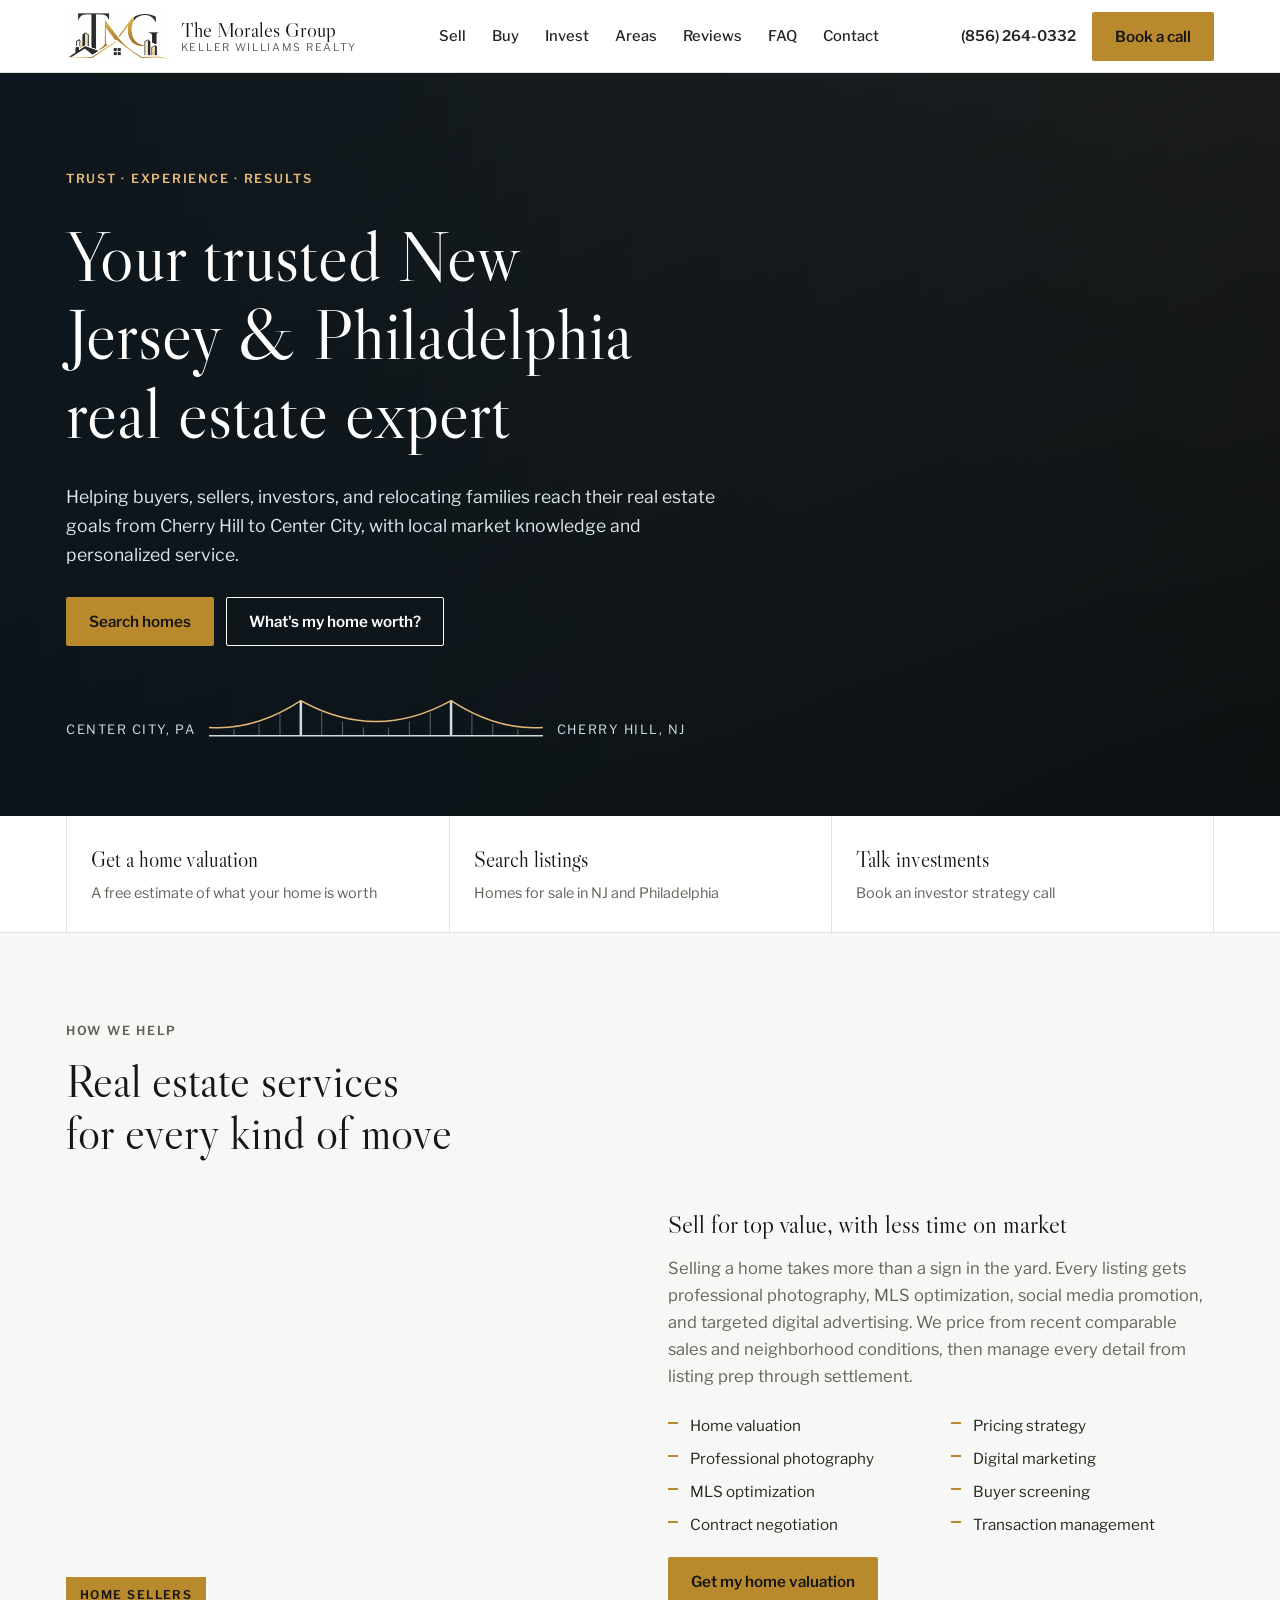
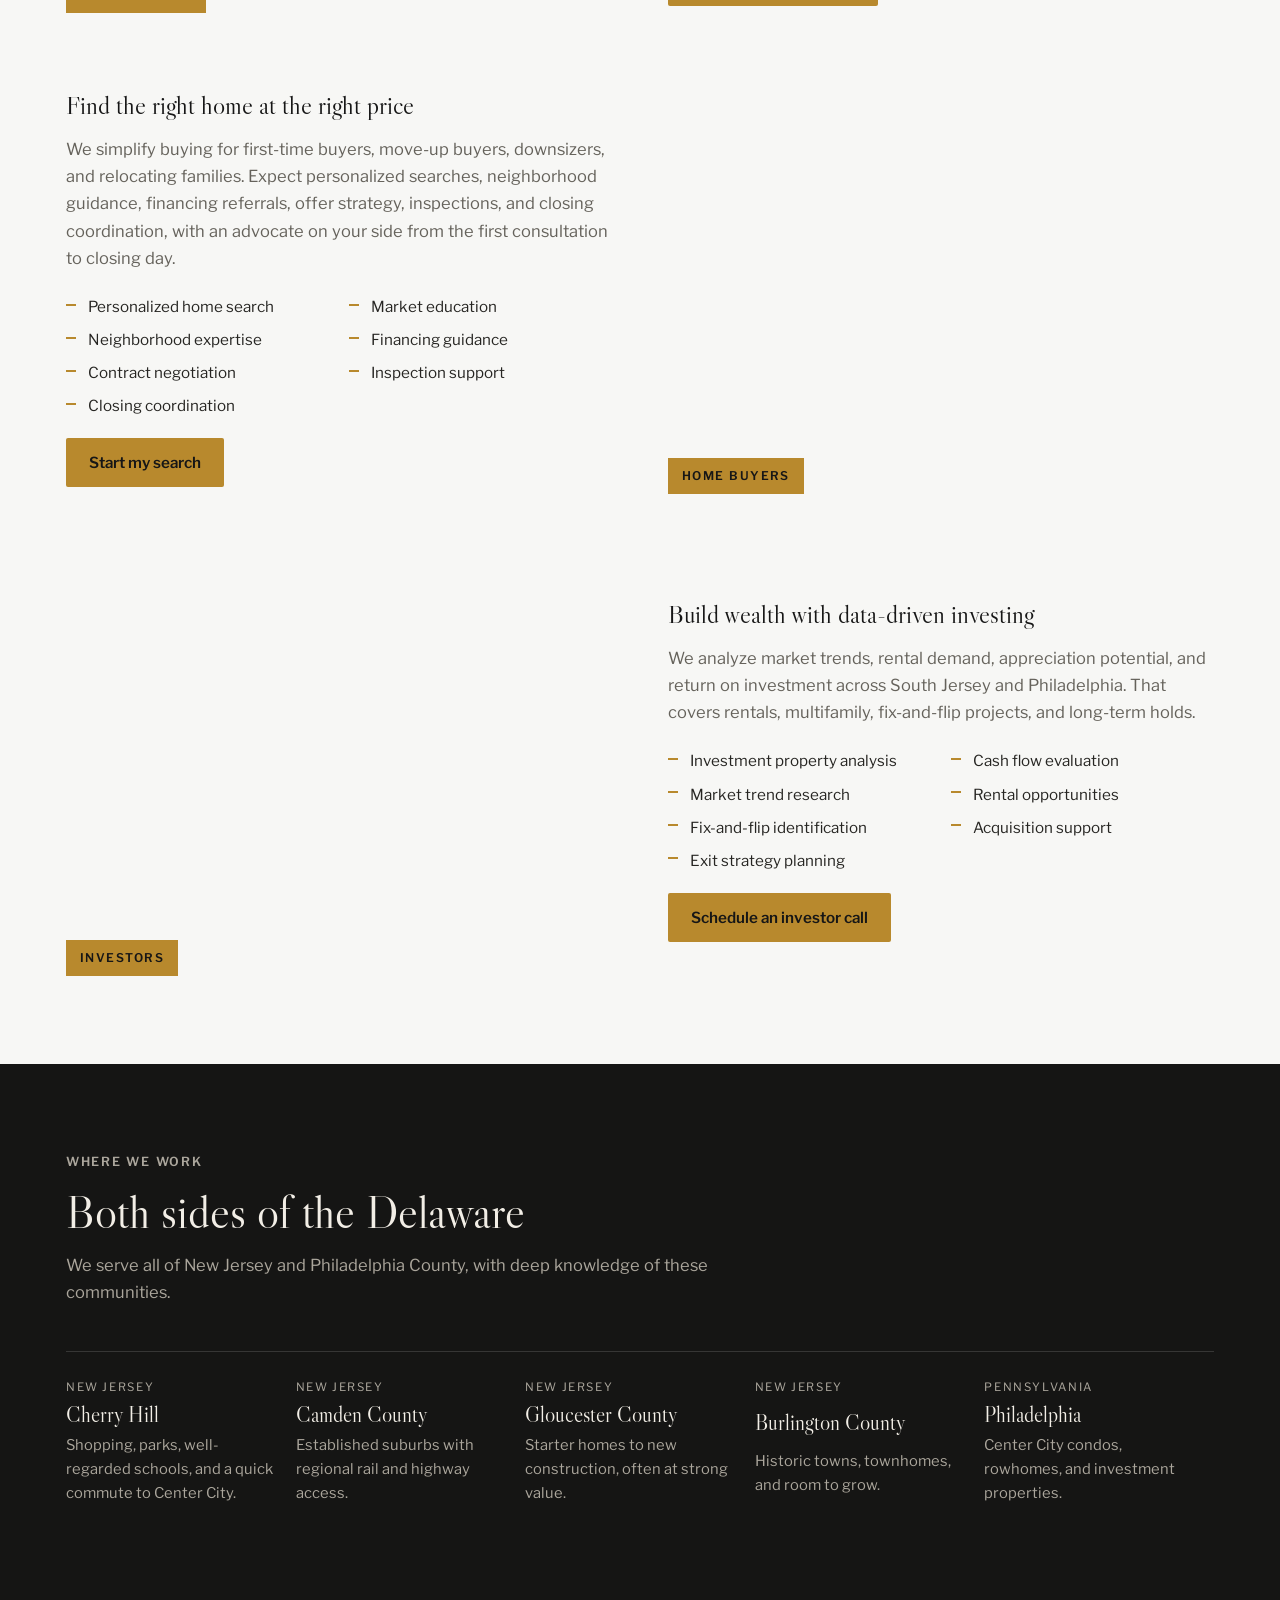
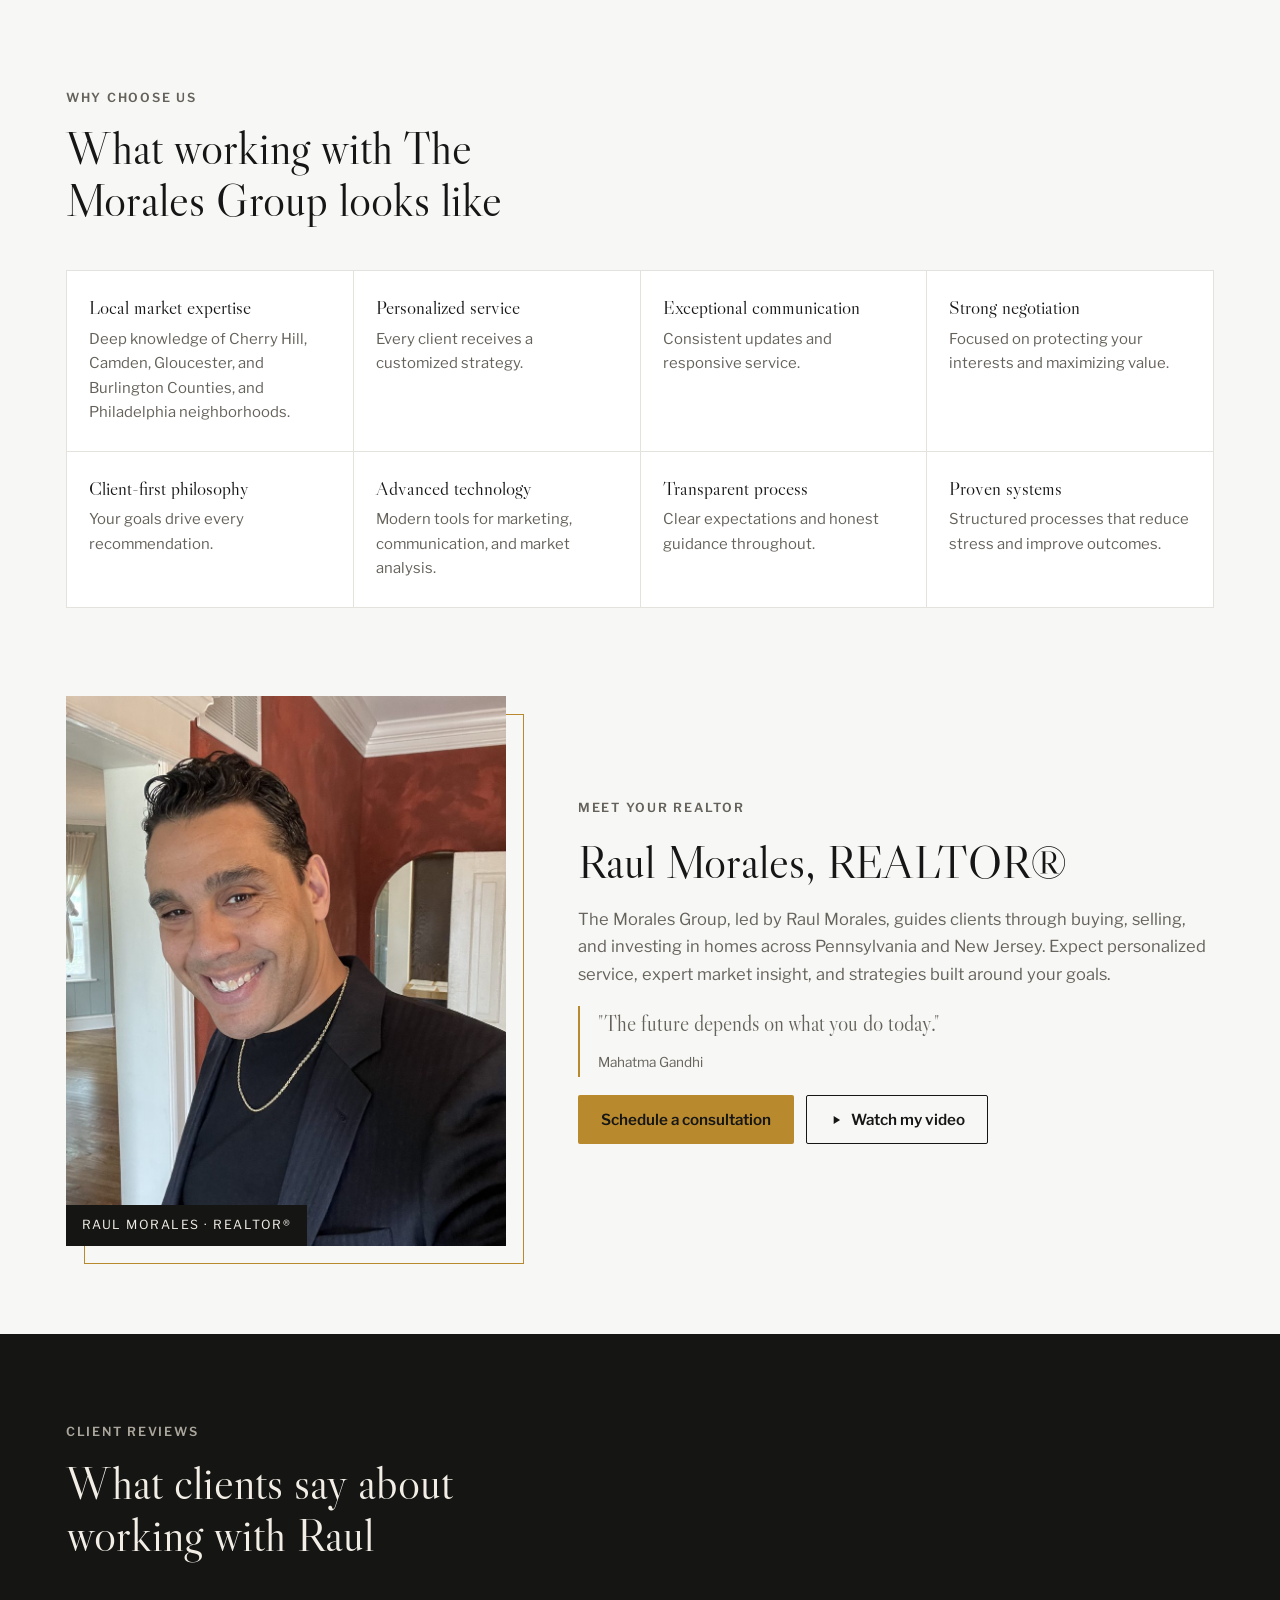
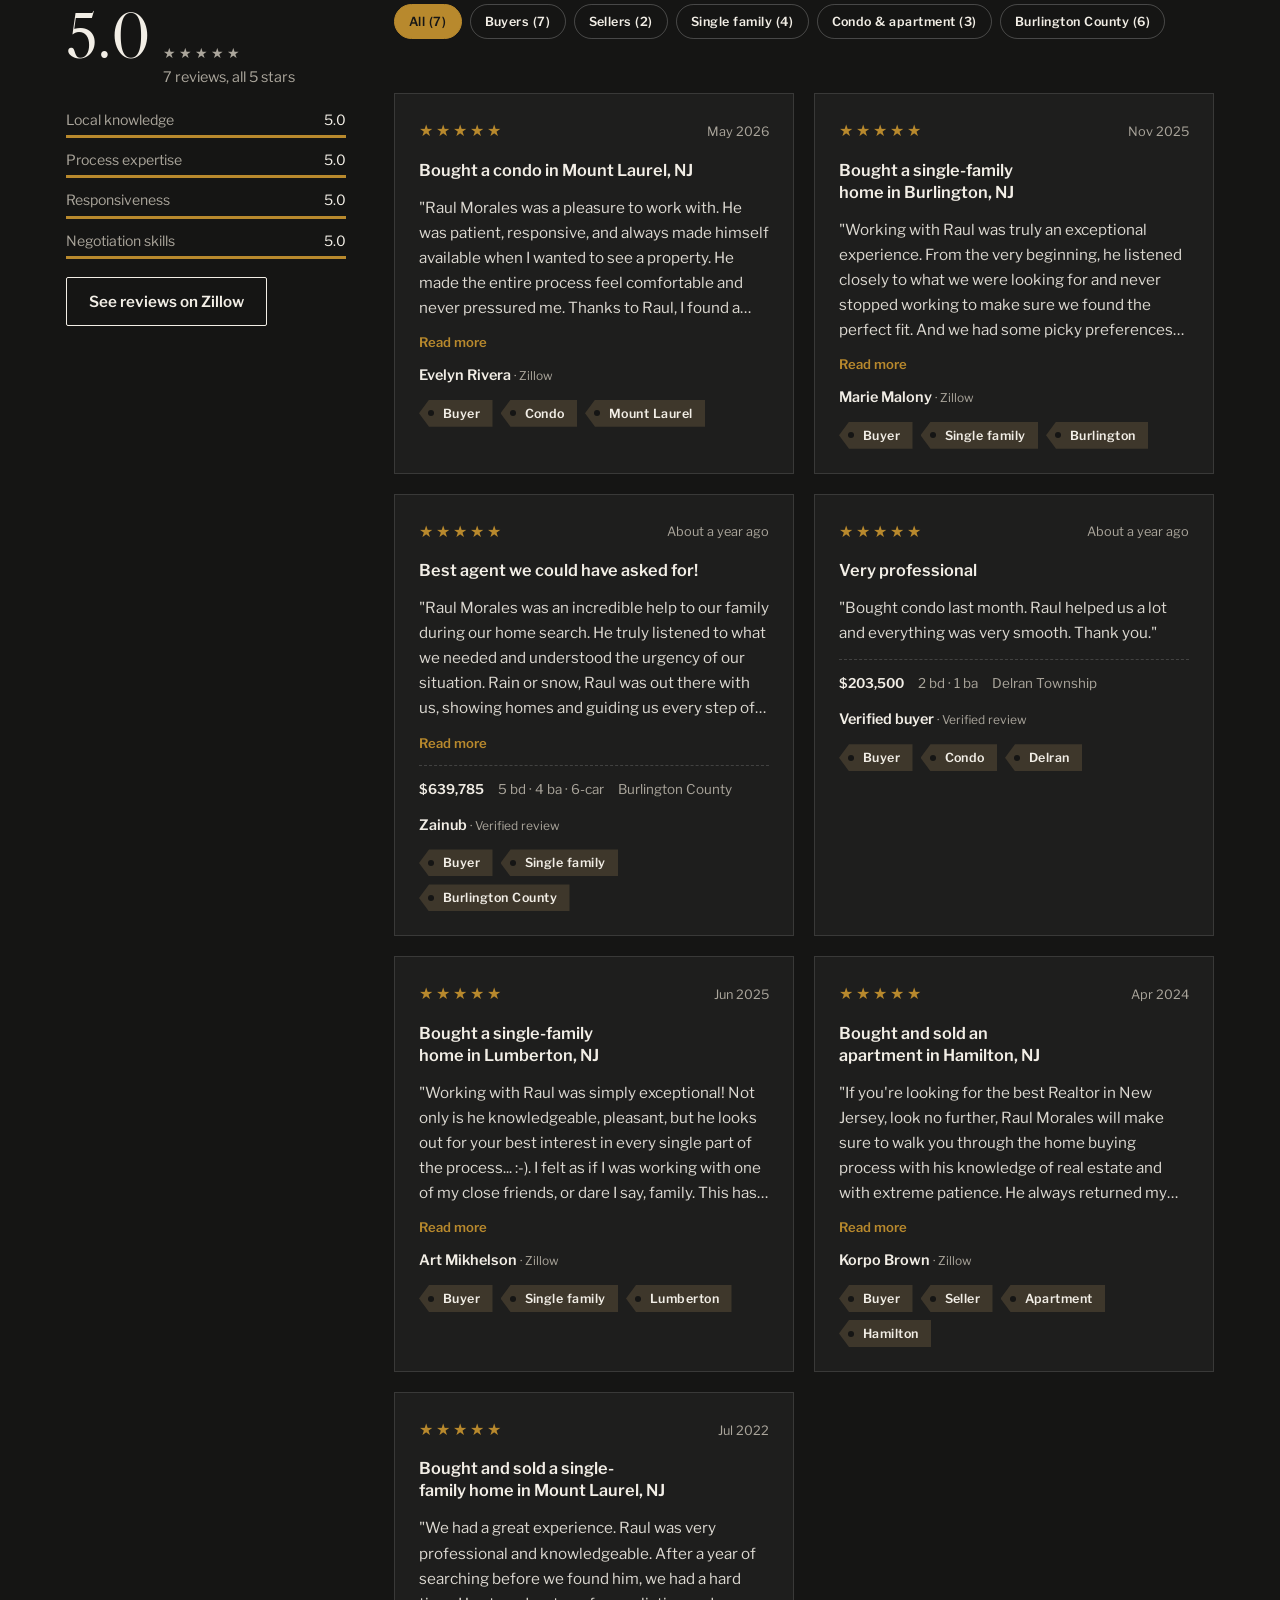
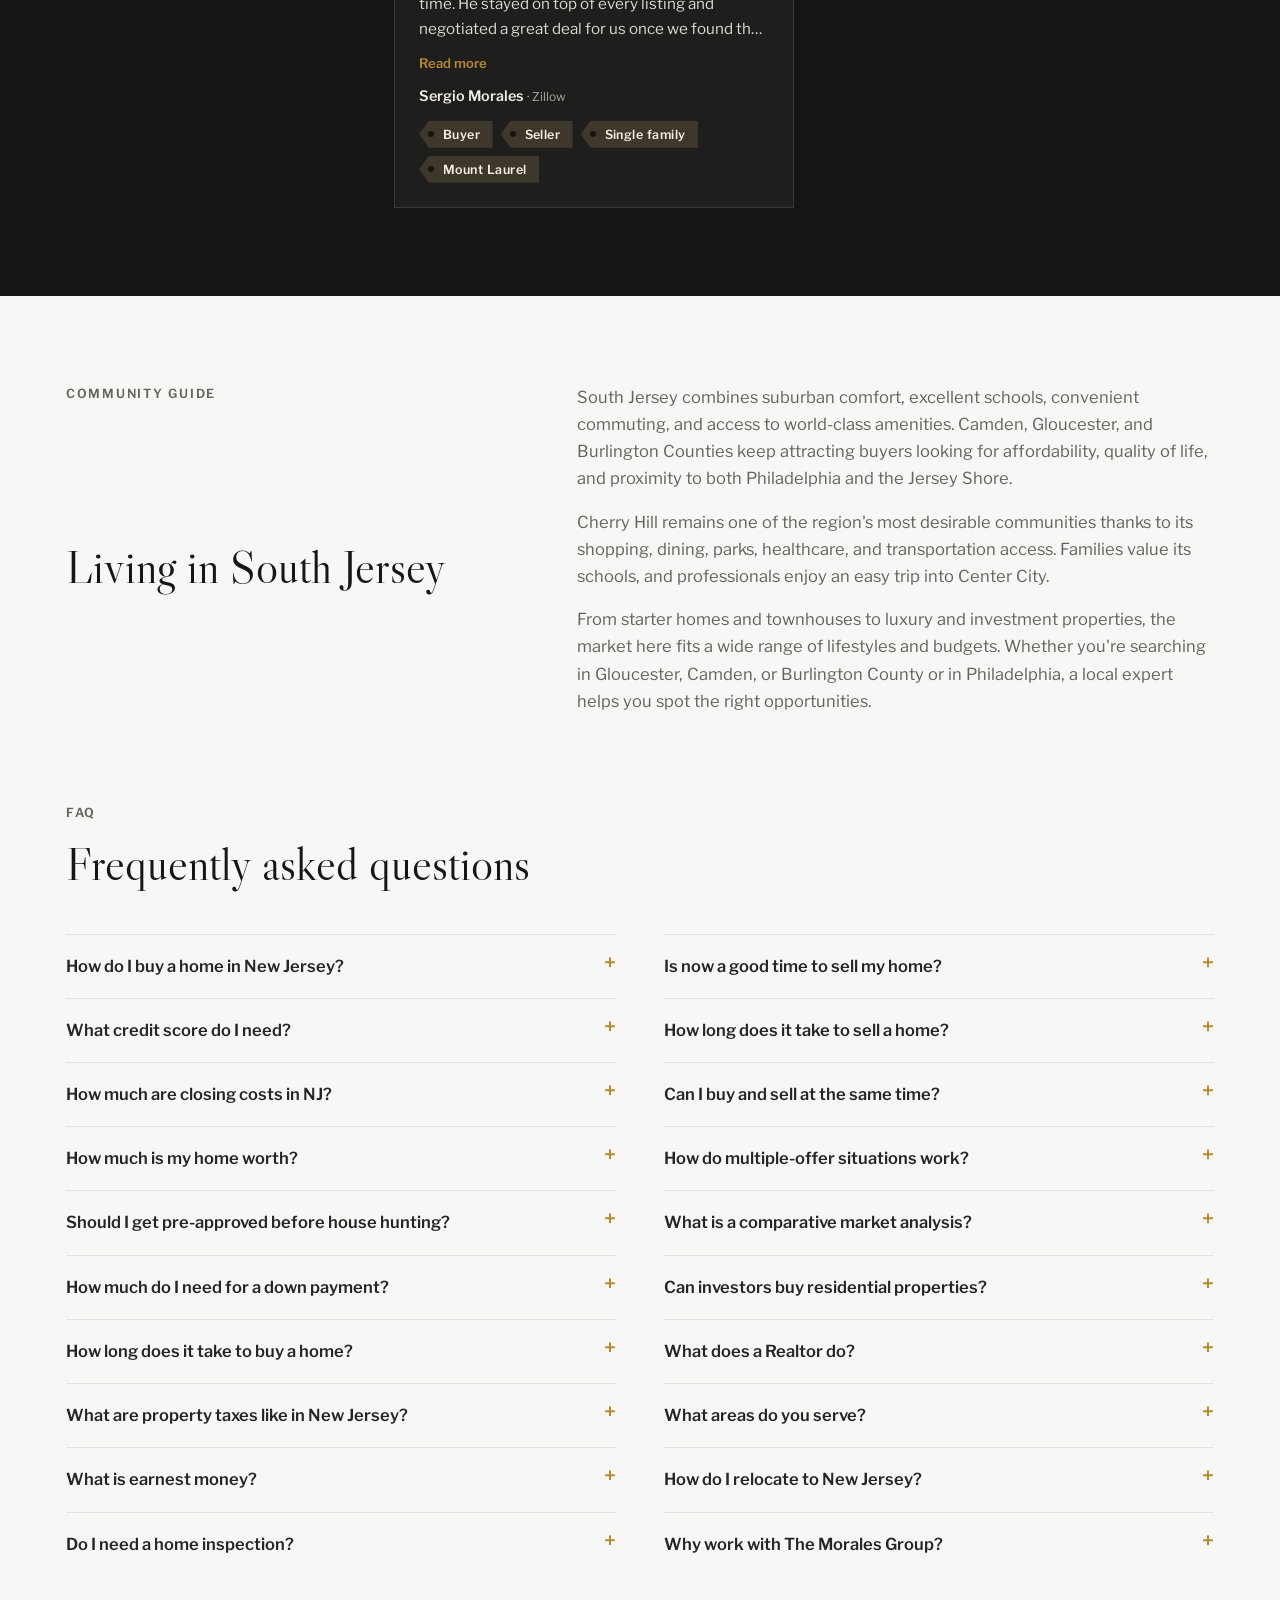
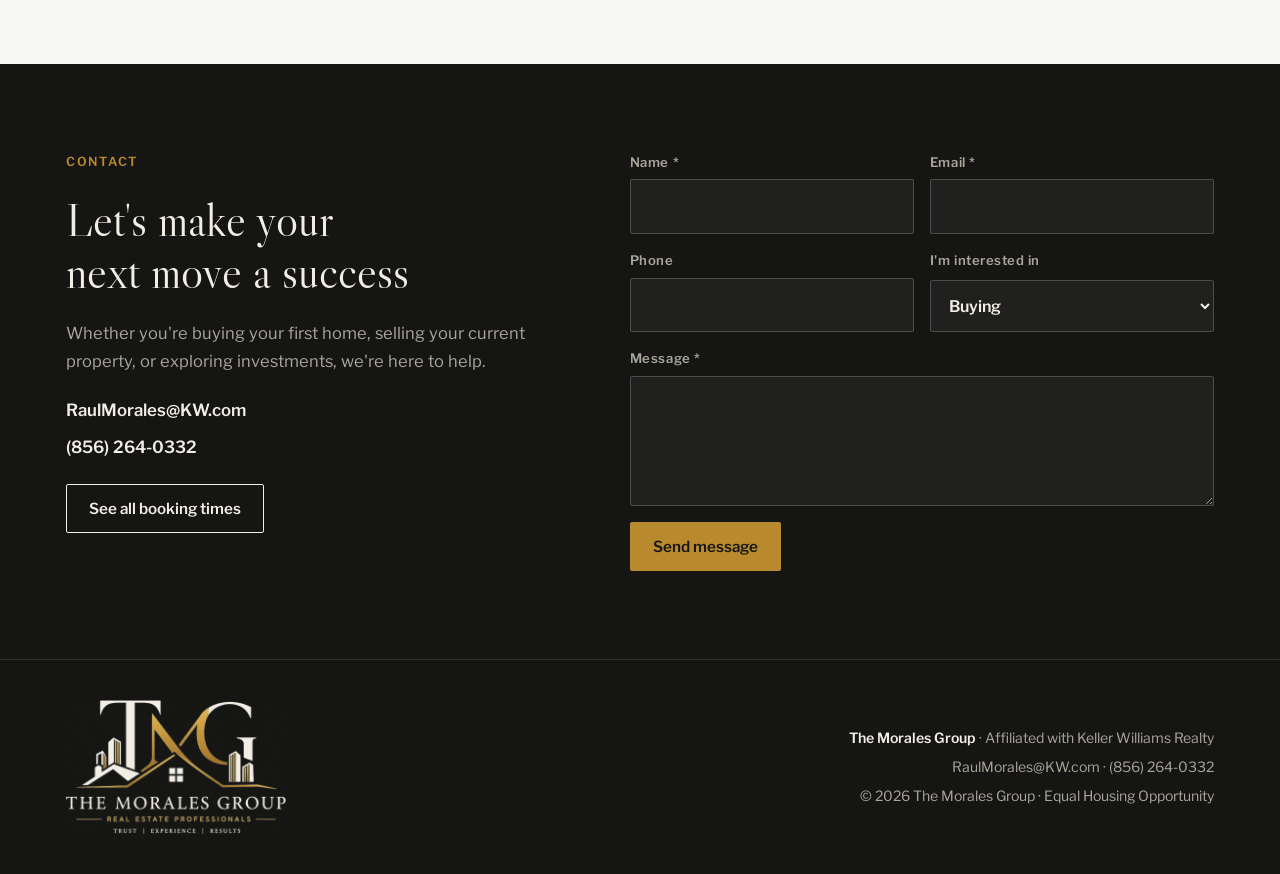
==== docs/index.html @ 082d714a "Move site into /docs to match the Pages source folder Pages is set to publish from /docs, which held" ====
<!doctype html>
<html lang="en">
<head>
<meta charset="utf-8">
<meta name="viewport" content="width=device-width, initial-scale=1, viewport-fit=cover">
<title>The Morales Group | South Jersey &amp; Philadelphia Realtors</title>
<meta name="description" content="Helping buyers, sellers, investors, and relocating families throughout Cherry Hill, South Jersey, and Center City Philadelphia. The Morales Group, Keller Williams Realty.">
<meta property="og:title" content="The Morales Group | South Jersey &amp; Philadelphia Realtors">
<meta property="og:description" content="Helping buyers, sellers, investors, and relocating families throughout Cherry Hill, South Jersey, and Center City Philadelphia. The Morales Group, Keller Williams Realty.">
<meta property="og:type" content="website">
<meta property="og:url" content="https://sjpahomes2go.com/">
<link rel="canonical" href="https://sjpahomes2go.com/">
<link rel="icon" type="image/png" href="images/favicon.png">
<link rel="apple-touch-icon" href="images/apple-touch-icon.png">
<meta property="og:image" content="https://sjpahomes2go.com/images/logo.png">
<meta name="theme-color" content="#151514">
<link rel="preconnect" href="https://fonts.googleapis.com">
<link rel="preconnect" href="https://fonts.gstatic.com" crossorigin>
<link rel="stylesheet" href="https://fonts.googleapis.com/css2?family=Libre+Caslon+Display&family=Libre+Franklin:ital,wght@0,400;0,500;0,600;0,700;1,400&display=swap">
<style>
/* Layout: full-bleed photo hero bridging PA and NJ, then alternating light/black bands; brand colors from the TMG logo (black + gold) */
:root{
  --bg:#f7f7f5; --surface:#ffffff; --ink:#161616; --fg:#262522; --muted:#65625b;
  --line:#e4e2dc; --accent:#b8892d; --accent-text:#8a6418; --accent-ink:#161616; --band:#151514; --band-fg:#f2eee6; --band-muted:#aba69c;
  --hero-1:#2b2824; --hero-2:#0e0e0d;
  --display:"Libre Caslon Display", Georgia, "Times New Roman", serif;
  --body:"Libre Franklin", "Segoe UI", Helvetica, Arial, sans-serif;
  --wrap:1180px;
}
@media (prefers-color-scheme: dark){:root:not([data-theme="light"]){
  --bg:#101010; --surface:#191918; --ink:#f2eee6; --fg:#e2ded6; --muted:#a39e94;
  --line:#2c2b28; --accent:#d1a24a; --accent-text:#d9ae5c; --accent-ink:#141414; --band:#0a0a0a; --band-fg:#f2eee6; --band-muted:#9c978d;
  --hero-1:#24211d; --hero-2:#080808; color-scheme:dark}
  :root:not([data-theme="light"]) .only-light{display:none}
  :root:not([data-theme="light"]) .only-dark{display:block}}
:root[data-theme="dark"]{
  --bg:#101010; --surface:#191918; --ink:#f2eee6; --fg:#e2ded6; --muted:#a39e94;
  --line:#2c2b28; --accent:#d1a24a; --accent-text:#d9ae5c; --accent-ink:#141414; --band:#0a0a0a; --band-fg:#f2eee6; --band-muted:#9c978d;
  --hero-1:#24211d; --hero-2:#080808; color-scheme:dark}
.only-dark{display:none}
:root[data-theme="dark"] .only-light{display:none}
:root[data-theme="dark"] .only-dark{display:block}

*{box-sizing:border-box}
html{scroll-behavior:smooth}
@media (prefers-reduced-motion:reduce){html{scroll-behavior:auto}}
body{background:var(--bg);color:var(--fg);font-family:var(--body);font-size:16.5px;line-height:1.65;margin:0}
a{color:inherit}
h1,h2,h3{font-family:var(--display);font-weight:400;color:var(--ink);line-height:1.12;text-wrap:balance;margin:0}
h2{font-size:clamp(2rem,4vw,2.9rem)}
h3{font-size:1.6rem}
p{margin:0}
.wrap{max-width:var(--wrap);margin:0 auto;padding-left:max(16px,env(safe-area-inset-left,0px));padding-right:max(16px,env(safe-area-inset-right,0px))}
.eyebrow{font-size:.78rem;font-weight:600;letter-spacing:.14em;text-transform:uppercase;color:var(--accent-text)}
.band .eyebrow{color:var(--accent)}
.section{padding-block:88px}
.section-head{display:grid;gap:14px;max-width:62ch;margin-bottom:44px}
.section-head p{color:var(--muted)}
.btn{display:inline-flex;align-items:center;gap:.5em;padding:14px 22px;font:600 .95rem var(--body);text-decoration:none;border:1.5px solid transparent;border-radius:2px;cursor:pointer;transition:background .2s,color .2s,border-color .2s}
.btn-primary{background:var(--accent);color:var(--accent-ink)}
.btn-primary:hover{filter:brightness(1.08)}
.btn-ghost{border-color:currentColor;color:inherit;background:transparent}
.btn-ghost:hover{background:rgba(255,255,255,.08)}
a:focus-visible,.btn:focus-visible,summary:focus-visible,input:focus-visible,textarea:focus-visible{outline:2px solid var(--accent);outline-offset:3px}

/* Header */
body::before{content:"";position:fixed;inset:0 0 auto;height:env(safe-area-inset-top,0px);z-index:10;background:var(--surface)}
.site-header{position:sticky;top:env(safe-area-inset-top,0px);z-index:9;background:var(--surface);border-bottom:1px solid var(--line)}
.nav{display:flex;align-items:center;justify-content:space-between;gap:20px;min-height:72px}
.brand{display:flex;align-items:center;gap:12px;text-decoration:none;line-height:1.1}
.brand img{height:46px;width:auto}
.brand-text{display:flex;flex-direction:column}
.brand-text b{font-family:var(--display);font-weight:400;font-size:1.3rem;color:var(--ink)}
.brand-text span{font-size:.66rem;letter-spacing:.16em;text-transform:uppercase;color:var(--muted)}
@media (max-width:440px){.brand-text{display:none}}
.nav-links{display:flex;align-items:center;gap:26px;list-style:none;margin:0;padding:0;font-size:.92rem;font-weight:500}
.nav-links a{text-decoration:none}
.nav-links a:hover{color:var(--accent)}
.nav-cta{display:flex;align-items:center;gap:16px}
.nav-phone{font-weight:600;font-size:.92rem;text-decoration:none;font-variant-numeric:tabular-nums;white-space:nowrap}
.menu{display:none}
@media (max-width:980px){
  .nav-links,.nav-phone{display:none}
  .menu{display:block;position:relative}
  .menu summary{list-style:none;cursor:pointer;padding:10px 14px;border:1px solid var(--line);font-weight:600;font-size:.9rem}
  .menu summary::-webkit-details-marker{display:none}
  .menu ul{position:absolute;right:0;top:calc(100% + 8px);background:var(--surface);border:1px solid var(--line);list-style:none;margin:0;padding:8px 0;min-width:200px;box-shadow:0 12px 30px rgba(0,0,0,.15)}
  .menu li a{display:block;padding:10px 18px;text-decoration:none}
}
@media (max-width:520px){.nav-cta .btn{display:none}}

/* Hero */
.hero{position:relative;color:#fff;background:linear-gradient(160deg,var(--hero-1),var(--hero-2));overflow:hidden}
.hero-photo{position:absolute;inset:0;background-size:cover;background-position:center;opacity:.55}
.hero::after{content:"";position:absolute;inset:0;background:linear-gradient(90deg,rgba(9,20,28,.88) 0%,rgba(9,20,28,.55) 55%,rgba(9,20,28,.25) 100%)}
.hero .wrap{position:relative;z-index:1;padding-block:96px 72px;display:grid;gap:28px}
.hero h1{color:#fff;font-size:clamp(2.4rem,6vw,4.4rem);max-width:16ch}
.hero .lede{max-width:56ch;font-size:1.1rem;color:#dfe7ec}
.hero .eyebrow{color:#e2b878}
.hero-actions{display:flex;flex-wrap:wrap;gap:12px}
.bridge{display:grid;grid-template-columns:auto 1fr auto;align-items:end;gap:14px;max-width:620px;margin-top:20px;color:#cfdbe2;font-size:.8rem;letter-spacing:.12em;text-transform:uppercase}
.bridge svg{width:100%;height:auto;display:block}
.bridge span{padding-bottom:4px}

/* Quick actions */
.quick{background:var(--surface);border-bottom:1px solid var(--line)}
.quick .wrap{display:grid;grid-template-columns:repeat(3,1fr)}
.quick a{display:grid;gap:4px;padding:26px 24px;text-decoration:none;border-left:1px solid var(--line)}
.quick a:last-child{border-right:1px solid var(--line)}
.quick a strong{font-family:var(--display);font-weight:400;font-size:1.35rem;color:var(--ink)}
.quick a small{color:var(--muted);font-size:.9rem}
.quick a:hover strong{color:var(--accent)}
@media (max-width:760px){.quick .wrap{grid-template-columns:1fr}.quick a{border-left:0;border-right:0!important;border-bottom:1px solid var(--line)}.quick a:last-child{border-bottom:0}}

/* Services */
.services{display:grid;gap:72px}
.service{display:grid;grid-template-columns:1fr 1fr;gap:56px;align-items:center}
.service:nth-child(even) .service-media{order:2}
.service-media{aspect-ratio:4/3;max-width:100%;background:linear-gradient(150deg,var(--hero-1),var(--hero-2));background-size:cover;background-position:center;position:relative}
.service-media .tag{position:absolute;left:0;bottom:0;background:var(--accent);color:var(--accent-ink);padding:8px 14px;font-size:.75rem;font-weight:600;letter-spacing:.12em;text-transform:uppercase}
.service-body{display:grid;gap:16px;min-width:0}
.service-body p{color:var(--muted)}
.checklist{list-style:none;margin:6px 0 4px;padding:0;display:grid;grid-template-columns:1fr 1fr;gap:8px 20px;font-size:.95rem}
.checklist li{padding-left:22px;position:relative}
.checklist li::before{content:"";position:absolute;left:0;top:.62em;width:10px;height:2px;background:var(--accent)}
.service-body .btn{justify-self:start}
@media (max-width:860px){.service{grid-template-columns:1fr;gap:28px}.service:nth-child(even) .service-media{order:0}}
@media (max-width:440px){.checklist{grid-template-columns:1fr}}

/* Areas band */
.band{background:var(--band);color:var(--band-fg)}
.band h2,.band h3{color:var(--band-fg)}
.band .section-head p{color:var(--band-muted)}
.areas{display:grid;grid-template-columns:repeat(5,1fr);border-top:1px solid rgba(255,255,255,.14)}
.area{padding:26px 20px 6px 0;display:grid;gap:6px;min-width:0}
.area .state{font-size:.72rem;letter-spacing:.14em;text-transform:uppercase;color:var(--band-muted)}
.area h3{font-size:1.35rem}
.area p{color:var(--band-muted);font-size:.92rem}
@media (max-width:980px){.areas{grid-template-columns:repeat(2,1fr)}}
@media (max-width:480px){.areas{grid-template-columns:1fr}}

/* Why */
.why{display:grid;grid-template-columns:repeat(4,1fr);gap:1px;background:var(--line);border:1px solid var(--line)}
.why div{background:var(--surface);padding:26px 22px;display:grid;gap:8px;align-content:start}
.why h3{font-size:1.2rem}
.why p{color:var(--muted);font-size:.93rem}
@media (max-width:900px){.why{grid-template-columns:repeat(2,1fr)}}
@media (max-width:480px){.why{grid-template-columns:1fr}}

/* About + video */
.about{display:grid;grid-template-columns:minmax(0,440px) 1fr;gap:72px;align-items:center}
.headshot{margin:0;position:relative;max-width:100%}
.headshot img{display:block;width:100%;height:auto;aspect-ratio:4/5;object-fit:cover;box-shadow:18px 18px 0 -1px var(--bg),18px 18px 0 0 var(--accent)}
.headshot figcaption{position:absolute;left:0;bottom:0;background:var(--band);color:var(--band-fg);padding:10px 16px;font-size:.78rem;letter-spacing:.12em;text-transform:uppercase}
.about-body{display:grid;gap:18px;min-width:0}
.about-body p{color:var(--muted)}
.about-actions{display:flex;flex-wrap:wrap;gap:12px}
.about-actions .btn-ghost{color:var(--ink)}
.about-actions .btn-ghost:hover{background:transparent;color:var(--accent-text)}
.quote{font-family:var(--display);font-size:1.35rem;color:var(--ink);border-left:2px solid var(--accent);padding-left:18px}
@media (max-width:860px){.about{grid-template-columns:1fr;gap:48px}.headshot{max-width:420px;margin-right:18px}}

/* Reviews */
.rv-layout{display:grid;grid-template-columns:280px 1fr;gap:48px;align-items:start}
.rv-summary{display:grid;gap:18px;position:sticky;top:calc(env(safe-area-inset-top,0px) + 96px)}
.rv-score{display:flex;align-items:baseline;gap:12px}
.rv-score b{font-family:var(--display);font-weight:400;font-size:4rem;line-height:1;color:var(--band-fg)}
.rv-score span{color:var(--band-muted);font-size:.9rem}
.stars{color:var(--accent);letter-spacing:3px;font-size:1rem}
.rv-cats{display:grid;gap:10px;font-size:.88rem;color:var(--band-muted)}
.rv-cats div{display:grid;grid-template-columns:1fr auto;gap:4px 12px;align-items:center}
.rv-cats i{grid-column:1/-1;height:3px;background:var(--accent)}
.rv-cats em{font-style:normal;color:var(--band-fg);font-variant-numeric:tabular-nums}
.rv-summary .btn{justify-self:start}
.rv-filters{display:flex;flex-wrap:wrap;gap:8px;margin-bottom:24px}
.rv-filters button,.keytag{font:600 .78rem var(--body);letter-spacing:.04em;cursor:pointer;color:var(--band-fg);background:transparent}
.rv-filters button{padding:9px 14px;border:1px solid rgba(255,255,255,.22);border-radius:999px;font-variant-numeric:tabular-nums}
.rv-filters button:hover{border-color:var(--accent)}
.rv-filters button[aria-pressed="true"]{background:var(--accent);border-color:var(--accent);color:var(--accent-ink)}
.rv-filters button:focus-visible,.keytag:focus-visible,.rv-more:focus-visible{outline:2px solid var(--accent);outline-offset:3px}
.rv-status{color:var(--band-muted);font-size:.88rem;margin:-10px 0 20px;min-height:1.4em}
.rv-status button{font:inherit;color:var(--accent);background:none;border:0;cursor:pointer;text-decoration:underline;padding:0}
.reviews{display:grid;grid-template-columns:repeat(auto-fill,minmax(300px,1fr));gap:20px}
.review{margin:0;background:rgba(255,255,255,.04);border:1px solid rgba(255,255,255,.12);padding:24px;display:grid;gap:14px;align-content:start;transition:border-color .2s,transform .2s}
.review:hover{border-color:rgba(255,255,255,.3)}
@media (prefers-reduced-motion:no-preference){.review:hover{transform:translateY(-2px)}}
.rv-top{display:flex;justify-content:space-between;align-items:center;gap:12px;font-size:.8rem;color:var(--band-muted)}
.review h3{font-family:var(--body);font-weight:600;font-size:1.02rem;color:var(--band-fg);line-height:1.35}
.rv-text{font-size:.95rem;color:var(--band-fg);opacity:.9;display:-webkit-box;-webkit-box-orient:vertical;-webkit-line-clamp:5;overflow:hidden}
.review.open .rv-text{-webkit-line-clamp:unset;display:block}
.rv-more{justify-self:start;font:600 .82rem var(--body);color:var(--accent);background:none;border:0;padding:0;cursor:pointer}
.rv-prop{display:flex;flex-wrap:wrap;gap:4px 14px;font-size:.84rem;color:var(--band-muted);font-variant-numeric:tabular-nums;border-top:1px dashed rgba(255,255,255,.16);padding-top:12px}
.rv-prop b{color:var(--band-fg);font-weight:600}
.rv-foot{display:grid;gap:12px}
.review cite{font-style:normal;font-weight:600;font-size:.9rem;color:var(--band-fg)}
.review cite small{font-weight:400;color:var(--band-muted)}
.keytags{display:flex;flex-wrap:wrap;gap:8px}
.keytag{position:relative;padding:6px 12px 6px 24px;border:0;background:rgba(226,184,120,.16);color:var(--band-fg);clip-path:polygon(10px 0,100% 0,100% 100%,10px 100%,0 50%);transition:background .2s}
.keytag::before{content:"";position:absolute;left:9px;top:50%;width:6px;height:6px;margin-top:-3px;border-radius:50%;background:var(--band)}
.keytag:hover,.keytag.on{background:var(--accent);color:var(--accent-ink)}
.review[hidden]{display:none}
@media (max-width:900px){.rv-layout{grid-template-columns:1fr;gap:32px}.rv-summary{position:static}}
@media (max-width:420px){.reviews{grid-template-columns:1fr}}

/* Living */
.living{display:grid;grid-template-columns:1fr 1.4fr;gap:56px}
.living-body{display:grid;gap:16px;color:var(--muted);min-width:0}
@media (max-width:860px){.living{grid-template-columns:1fr;gap:24px}}

/* FAQ */
.faq{display:grid;grid-template-columns:1fr 1fr;gap:0 48px}
.faq details{border-top:1px solid var(--line);padding:18px 0}
.faq summary{cursor:pointer;font-weight:600;list-style:none;display:flex;justify-content:space-between;gap:16px}
.faq summary::-webkit-details-marker{display:none}
.faq summary::after{content:"+";color:var(--accent);font-size:1.3rem;line-height:1}
.faq details[open] summary::after{content:"–"}
.faq details p{color:var(--muted);margin-top:10px}
@media (max-width:760px){.faq{grid-template-columns:1fr}}

/* Contact */
.contact{display:grid;grid-template-columns:1fr 1.15fr;gap:56px}
.contact-info{display:grid;gap:22px;align-content:start}
.contact-info p{color:var(--band-muted)}
.contact-lines{display:grid;gap:10px;font-size:1.05rem}
.contact-lines a{text-decoration:none;font-weight:600}
.contact-lines a:hover{color:#e2b878}
form{display:grid;grid-template-columns:1fr 1fr;gap:16px}
label{display:grid;gap:6px;font-size:.82rem;font-weight:600;letter-spacing:.04em;color:var(--band-muted)}
input,textarea,select{font:inherit;font-size:1rem;padding:13px 14px;border:1px solid rgba(255,255,255,.2);background:rgba(255,255,255,.05);color:var(--band-fg);border-radius:2px;width:100%}
select option{color:#132836}
textarea{min-height:130px;resize:vertical}
.full{grid-column:1/-1}
.form-note{font-size:.9rem;color:#e2b878;min-height:1.4em}
@media (max-width:860px){.contact{grid-template-columns:1fr}}
@media (max-width:480px){form{grid-template-columns:1fr}}

/* Footer */
footer{background:var(--band);color:var(--band-muted);border-top:1px solid rgba(255,255,255,.1);font-size:.88rem}
footer .wrap{padding-block:40px;display:flex;flex-wrap:wrap;justify-content:space-between;align-items:center;gap:20px 32px}
footer img{width:220px;height:auto}
.foot-meta{display:grid;gap:6px;text-align:right}
@media (max-width:600px){.foot-meta{text-align:left}}
footer b{color:var(--band-fg);font-weight:600}
</style>
</head>
<body>
<header class="site-header">
  <div class="wrap nav">
    <a class="brand" href="#top" aria-label="The Morales Group, home">
      <img class="only-light" src="images/mark.png" alt="" width="400" height="179">
      <img class="only-dark" src="images/mark-dark.png" alt="" width="400" height="179">
      <span class="brand-text"><b>The Morales Group</b><span>Keller Williams Realty</span></span>
    </a>
    <ul class="nav-links">
      <li><a href="#sell">Sell</a></li>
      <li><a href="#buy">Buy</a></li>
      <li><a href="#invest">Invest</a></li>
      <li><a href="#areas">Areas</a></li>
      <li><a href="#reviews">Reviews</a></li>
      <li><a href="#faq">FAQ</a></li>
      <li><a href="#contact">Contact</a></li>
    </ul>
    <div class="nav-cta">
      <a class="nav-phone" href="tel:+18562640332">(856) 264-0332</a>
      <a class="btn btn-primary" href="https://cal.com/themoralesgroup/intromeeting" target="_blank" rel="noopener">Book a call</a>
      <details class="menu">
        <summary>Menu</summary>
        <ul>
          <li><a href="#sell">Sell</a></li>
          <li><a href="#buy">Buy</a></li>
          <li><a href="#invest">Invest</a></li>
          <li><a href="#areas">Areas</a></li>
          <li><a href="#reviews">Reviews</a></li>
          <li><a href="#faq">FAQ</a></li>
          <li><a href="#contact">Contact</a></li>
        </ul>
      </details>
    </div>
  </div>
</header>

<main id="top">
<section class="hero">
  <div class="hero-photo" style="background-image:url('https://images.unsplash.com/photo-1512699355324-f07e3106dae5?w=1800&q=80&auto=format&fit=crop')"></div>
  <div class="wrap">
    <p class="eyebrow">Trust · Experience · Results</p>
    <h1>Your trusted New Jersey &amp; Philadelphia real estate expert</h1>
    <p class="lede">Helping buyers, sellers, investors, and relocating families reach their real estate goals from Cherry Hill to Center City, with local market knowledge and personalized service.</p>
    <div class="hero-actions">
      <a class="btn btn-primary" href="https://raulmorales.kw.com/search/" target="_blank" rel="noopener">Search homes</a>
      <a class="btn btn-ghost" href="https://raulmorales.kw.com/discover-your-homes-worth" target="_blank" rel="noopener">What's my home worth?</a>
    </div>
    <div class="bridge" aria-label="Serving both sides of the Delaware River">
      <span>Center City, PA</span>
      <svg viewBox="0 0 400 60" fill="none" aria-hidden="true">
        <path d="M0 50 H400" stroke="currentColor" stroke-width="2"/>
        <path d="M110 50 V8 M290 50 V8" stroke="currentColor" stroke-width="3"/>
        <path d="M0 40 Q55 44 110 8 Q200 58 290 8 Q345 44 400 40" stroke="#e2b878" stroke-width="1.8"/>
        <path d="M30 50V42 M60 50V36 M85 50V24 M135 50V22 M160 50V33 M185 50V40 M215 50V40 M240 50V33 M265 50V22 M315 50V24 M340 50V36 M370 50V42" stroke="currentColor" stroke-width=".8" opacity=".6"/>
      </svg>
      <span>Cherry Hill, NJ</span>
    </div>
  </div>
</section>

<nav class="quick" aria-label="Quick actions">
  <div class="wrap">
    <a href="https://raulmorales.kw.com/discover-your-homes-worth" target="_blank" rel="noopener"><strong>Get a home valuation</strong><small>A free estimate of what your home is worth</small></a>
    <a href="https://raulmorales.kw.com/search/" target="_blank" rel="noopener"><strong>Search listings</strong><small>Homes for sale in NJ and Philadelphia</small></a>
    <a href="https://cal.com/themoralesgroup/investor-call" target="_blank" rel="noopener"><strong>Talk investments</strong><small>Book an investor strategy call</small></a>
  </div>
</nav>

<section class="section">
  <div class="wrap">
    <div class="section-head">
      <p class="eyebrow">How we help</p>
      <h2>Real estate services for every kind of move</h2>
    </div>
    <div class="services">
      <article class="service" id="sell">
        <div class="service-media" style="background-image:url('https://images.unsplash.com/photo-1626178793926-22b28830aa30?w=1200&q=80&auto=format&fit=crop')"><span class="tag">Home sellers</span></div>
        <div class="service-body">
          <h3>Sell for top value, with less time on market</h3>
          <p>Selling a home takes more than a sign in the yard. Every listing gets professional photography, MLS optimization, social media promotion, and targeted digital advertising. We price from recent comparable sales and neighborhood conditions, then manage every detail from listing prep through settlement.</p>
          <ul class="checklist">
            <li>Home valuation</li><li>Pricing strategy</li><li>Professional photography</li><li>Digital marketing</li>
            <li>MLS optimization</li><li>Buyer screening</li><li>Contract negotiation</li><li>Transaction management</li>
          </ul>
          <a class="btn btn-primary" href="https://raulmorales.kw.com/discover-your-homes-worth" target="_blank" rel="noopener">Get my home valuation</a>
        </div>
      </article>
      <article class="service" id="buy">
        <div class="service-media" style="background-image:url('https://images.unsplash.com/photo-1505843513577-22bb7d21e455?w=1200&q=80&auto=format&fit=crop')"><span class="tag">Home buyers</span></div>
        <div class="service-body">
          <h3>Find the right home at the right price</h3>
          <p>We simplify buying for first-time buyers, move-up buyers, downsizers, and relocating families. Expect personalized searches, neighborhood guidance, financing referrals, offer strategy, inspections, and closing coordination, with an advocate on your side from the first consultation to closing day.</p>
          <ul class="checklist">
            <li>Personalized home search</li><li>Market education</li><li>Neighborhood expertise</li><li>Financing guidance</li>
            <li>Contract negotiation</li><li>Inspection support</li><li>Closing coordination</li>
          </ul>
          <a class="btn btn-primary" href="https://raulmorales.kw.com/search/" target="_blank" rel="noopener">Start my search</a>
        </div>
      </article>
      <article class="service" id="invest">
        <div class="service-media" style="background-image:url('https://images.unsplash.com/photo-1560520653-9e0e4c89eb11?w=1200&q=80&auto=format&fit=crop')"><span class="tag">Investors</span></div>
        <div class="service-body">
          <h3>Build wealth with data-driven investing</h3>
          <p>We analyze market trends, rental demand, appreciation potential, and return on investment across South Jersey and Philadelphia. That covers rentals, multifamily, fix-and-flip projects, and long-term holds.</p>
          <ul class="checklist">
            <li>Investment property analysis</li><li>Cash flow evaluation</li><li>Market trend research</li><li>Rental opportunities</li>
            <li>Fix-and-flip identification</li><li>Acquisition support</li><li>Exit strategy planning</li>
          </ul>
          <a class="btn btn-primary" href="https://cal.com/themoralesgroup/investor-call" target="_blank" rel="noopener">Schedule an investor call</a>
        </div>
      </article>
    </div>
  </div>
</section>

<section class="section band" id="areas">
  <div class="wrap">
    <div class="section-head">
      <p class="eyebrow">Where we work</p>
      <h2>Both sides of the Delaware</h2>
      <p>We serve all of New Jersey and Philadelphia County, with deep knowledge of these communities.</p>
    </div>
    <div class="areas">
      <div class="area"><span class="state">New Jersey</span><h3>Cherry Hill</h3><p>Shopping, parks, well-regarded schools, and a quick commute to Center City.</p></div>
      <div class="area"><span class="state">New Jersey</span><h3>Camden County</h3><p>Established suburbs with regional rail and highway access.</p></div>
      <div class="area"><span class="state">New Jersey</span><h3>Gloucester County</h3><p>Starter homes to new construction, often at strong value.</p></div>
      <div class="area"><span class="state">New Jersey</span><h3>Burlington County</h3><p>Historic towns, townhomes, and room to grow.</p></div>
      <div class="area"><span class="state">Pennsylvania</span><h3>Philadelphia</h3><p>Center City condos, rowhomes, and investment properties.</p></div>
    </div>
  </div>
</section>

<section class="section">
  <div class="wrap">
    <div class="section-head">
      <p class="eyebrow">Why choose us</p>
      <h2>What working with The Morales Group looks like</h2>
    </div>
    <div class="why">
      <div><h3>Local market expertise</h3><p>Deep knowledge of Cherry Hill, Camden, Gloucester, and Burlington Counties, and Philadelphia neighborhoods.</p></div>
      <div><h3>Personalized service</h3><p>Every client receives a customized strategy.</p></div>
      <div><h3>Exceptional communication</h3><p>Consistent updates and responsive service.</p></div>
      <div><h3>Strong negotiation</h3><p>Focused on protecting your interests and maximizing value.</p></div>
      <div><h3>Client-first philosophy</h3><p>Your goals drive every recommendation.</p></div>
      <div><h3>Advanced technology</h3><p>Modern tools for marketing, communication, and market analysis.</p></div>
      <div><h3>Transparent process</h3><p>Clear expectations and honest guidance throughout.</p></div>
      <div><h3>Proven systems</h3><p>Structured processes that reduce stress and improve outcomes.</p></div>
    </div>
  </div>
</section>

<section class="section" style="padding-top:0">
  <div class="wrap about">
    <figure class="headshot">
      <img src="images/raul-morales.jpg" alt="Raul Morales, REALTOR®, smiling in a dark blazer" width="900" height="1125" loading="lazy">
      <figcaption>Raul Morales · REALTOR®</figcaption>
    </figure>
    <div class="about-body">
      <p class="eyebrow">Meet your Realtor</p>
      <h2>Raul Morales, REALTOR®</h2>
      <p>The Morales Group, led by Raul Morales, guides clients through buying, selling, and investing in homes across Pennsylvania and New Jersey. Expect personalized service, expert market insight, and strategies built around your goals.</p>
      <p class="quote">"The future depends on what you do today." <br><small style="font-family:var(--body);font-size:.85rem;color:var(--muted)">Mahatma Gandhi</small></p>
      <div class="about-actions">
        <a class="btn btn-primary" href="https://cal.com/themoralesgroup/intromeeting" target="_blank" rel="noopener">Schedule a consultation</a>
        <a class="btn btn-ghost" href="https://www.youtube.com/watch?v=fZumsf98IpI" target="_blank" rel="noopener"><svg width="14" height="14" viewBox="0 0 24 24" fill="currentColor" aria-hidden="true"><path d="M8 5v14l11-7z"/></svg>Watch my video</a>
      </div>
    </div>
  </div>
</section>

<section class="section band" id="reviews">
  <div class="wrap">
    <div class="section-head">
      <p class="eyebrow">Client reviews</p>
      <h2>What clients say about working with Raul</h2>
    </div>
    <div class="rv-layout">
      <aside class="rv-summary">
        <div class="rv-score"><b>5.0</b><span><span class="stars" aria-label="5 out of 5 stars">★★★★★</span><br>7 reviews, all 5 stars</span></div>
        <div class="rv-cats" aria-label="Category ratings on Zillow">
          <div>Local knowledge<em>5.0</em><i></i></div>
          <div>Process expertise<em>5.0</em><i></i></div>
          <div>Responsiveness<em>5.0</em><i></i></div>
          <div>Negotiation skills<em>5.0</em><i></i></div>
        </div>
        <a class="btn btn-ghost" href="https://www.zillow.com/profile/Raul%20A%20Morales%20" target="_blank" rel="noopener">See reviews on Zillow</a>
      </aside>
      <div>
        <div class="rv-filters" role="group" aria-label="Filter reviews">
          <button type="button" data-filter="all" aria-pressed="true">All</button>
          <button type="button" data-filter="buyer" aria-pressed="false">Buyers</button>
          <button type="button" data-filter="seller" aria-pressed="false">Sellers</button>
          <button type="button" data-filter="single-family" aria-pressed="false">Single family</button>
          <button type="button" data-filter="condo" aria-pressed="false">Condo &amp; apartment</button>
          <button type="button" data-filter="burlington-county" aria-pressed="false">Burlington County</button>
        </div>
        <p class="rv-status" id="rv-status" aria-live="polite"></p>
        <div class="reviews" id="reviews-grid">
          <figure class="review" data-tags="buyer condo mount-laurel burlington-county">
            <div class="rv-top"><span class="stars" aria-label="5 stars">★★★★★</span><span>May 2026</span></div>
            <h3>Bought a condo in Mount Laurel, NJ</h3>
            <p class="rv-text">"Raul Morales was a pleasure to work with. He was patient, responsive, and always made himself available when I wanted to see a property. He made the entire process feel comfortable and never pressured me. Thanks to Raul, I found a home that I'm truly happy with. I highly recommend him."</p>
            <div class="rv-foot"><cite>Evelyn Rivera <small>· Zillow</small></cite>
              <div class="keytags"><button class="keytag" data-filter="buyer">Buyer</button><button class="keytag" data-filter="condo">Condo</button><button class="keytag" data-filter="mount-laurel">Mount Laurel</button></div></div>
          </figure>
          <figure class="review" data-tags="buyer single-family burlington burlington-county">
            <div class="rv-top"><span class="stars" aria-label="5 stars">★★★★★</span><span>Nov 2025</span></div>
            <h3>Bought a single-family home in Burlington, NJ</h3>
            <p class="rv-text">"Working with Raul was truly an exceptional experience. From the very beginning, he listened closely to what we were looking for and never stopped working to make sure we found the perfect fit. And we had some picky preferences (historic home with charm in a walkable town). His deep knowledge of the market, quick communication, and genuine dedication made the entire process smooth, stress-free, and even exciting. Thanks to Raul's hard work and guidance, we were able to find our dream home, something we didn't think was possible until he made it happen. He went above and beyond in every step, from scheduling showings to explaining details clearly to advocating for us during negotiations. It always felt like he had our best interests at heart. We can't thank Raul enough for helping us reach this huge milestone. If you're searching for a realtor who is professional, trustworthy, and truly committed to your success, Raul is the one."</p>
            <div class="rv-foot"><cite>Marie Malony <small>· Zillow</small></cite>
              <div class="keytags"><button class="keytag" data-filter="buyer">Buyer</button><button class="keytag" data-filter="single-family">Single family</button><button class="keytag" data-filter="burlington">Burlington</button></div></div>
          </figure>
          <figure class="review" data-tags="buyer single-family burlington-county">
            <div class="rv-top"><span class="stars" aria-label="5 stars">★★★★★</span><span>About a year ago</span></div>
            <h3>Best agent we could have asked for!</h3>
            <p class="rv-text">"Raul Morales was an incredible help to our family during our home search. He truly listened to what we needed and understood the urgency of our situation. Rain or snow, Raul was out there with us, showing homes and guiding us every step of the way. He was patient, knowledgeable, and always had our best interest in mind. His dedication and strong negotiation skills helped us find the perfect home in less than a month and stay within our budget. We're beyond grateful for his hard work and highly recommend Raul to anyone looking for a reliable, caring real estate agent."</p>
            <div class="rv-prop"><b>$639,785</b><span>5 bd · 4 ba · 6-car</span><span>Burlington County</span></div>
            <div class="rv-foot"><cite>Zainub <small>· Verified review</small></cite>
              <div class="keytags"><button class="keytag" data-filter="buyer">Buyer</button><button class="keytag" data-filter="single-family">Single family</button><button class="keytag" data-filter="burlington-county">Burlington County</button></div></div>
          </figure>
          <figure class="review" data-tags="buyer condo delran burlington-county">
            <div class="rv-top"><span class="stars" aria-label="5 stars">★★★★★</span><span>About a year ago</span></div>
            <h3>Very professional</h3>
            <p class="rv-text">"Bought condo last month. Raul helped us a lot and everything was very smooth. Thank you."</p>
            <div class="rv-prop"><b>$203,500</b><span>2 bd · 1 ba</span><span>Delran Township</span></div>
            <div class="rv-foot"><cite>Verified buyer <small>· Verified review</small></cite>
              <div class="keytags"><button class="keytag" data-filter="buyer">Buyer</button><button class="keytag" data-filter="condo">Condo</button><button class="keytag" data-filter="delran">Delran</button></div></div>
          </figure>
          <figure class="review" data-tags="buyer single-family lumberton burlington-county">
            <div class="rv-top"><span class="stars" aria-label="5 stars">★★★★★</span><span>Jun 2025</span></div>
            <h3>Bought a single-family home in Lumberton, NJ</h3>
            <p class="rv-text">"Working with Raul was simply exceptional! Not only is he knowledgeable, pleasant, but he looks out for your best interest in every single part of the process... :-). I felt as if I was working with one of my close friends, or dare I say, family. This has been one of the best experiences I've had in a very long time, I will be coming back for our next one, and telling all my friends/relatives and coworkers regarding such a great experience! Thank you so much Raul!!!"</p>
            <div class="rv-foot"><cite>Art Mikhelson <small>· Zillow</small></cite>
              <div class="keytags"><button class="keytag" data-filter="buyer">Buyer</button><button class="keytag" data-filter="single-family">Single family</button><button class="keytag" data-filter="lumberton">Lumberton</button></div></div>
          </figure>
          <figure class="review" data-tags="buyer seller condo hamilton">
            <div class="rv-top"><span class="stars" aria-label="5 stars">★★★★★</span><span>Apr 2024</span></div>
            <h3>Bought and sold an apartment in Hamilton, NJ</h3>
            <p class="rv-text">"If you're looking for the best Realtor in New Jersey, look no further, Raul Morales will make sure to walk you through the home buying process with his knowledge of real estate and with extreme patience. He always returned my phone calls in a timely manner. Lastly, his experience in real estate allowed us to purchase a home. If you're reading this don't hesitate to reach out to Raul Morales, THE BEST REALTOR IN NJ!!!"</p>
            <div class="rv-foot"><cite>Korpo Brown <small>· Zillow</small></cite>
              <div class="keytags"><button class="keytag" data-filter="buyer">Buyer</button><button class="keytag" data-filter="seller">Seller</button><button class="keytag" data-filter="condo">Apartment</button><button class="keytag" data-filter="hamilton">Hamilton</button></div></div>
          </figure>
          <figure class="review" data-tags="buyer seller single-family mount-laurel burlington-county">
            <div class="rv-top"><span class="stars" aria-label="5 stars">★★★★★</span><span>Jul 2022</span></div>
            <h3>Bought and sold a single-family home in Mount Laurel, NJ</h3>
            <p class="rv-text">"We had a great experience. Raul was very professional and knowledgeable. After a year of searching before we found him, we had a hard time. He stayed on top of every listing and negotiated a great deal for us once we found the home we wanted, and he helped us beat out other buyers to obtain our first home! Would recommend him for anyone buying or selling. If we ever need him again we will absolutely go right to him."</p>
            <div class="rv-foot"><cite>Sergio Morales <small>· Zillow</small></cite>
              <div class="keytags"><button class="keytag" data-filter="buyer">Buyer</button><button class="keytag" data-filter="seller">Seller</button><button class="keytag" data-filter="single-family">Single family</button><button class="keytag" data-filter="mount-laurel">Mount Laurel</button></div></div>
          </figure>
        </div>
      </div>
    </div>
  </div>
</section>

<section class="section">
  <div class="wrap living">
    <div class="section-head" style="margin:0">
      <p class="eyebrow">Community guide</p>
      <h2>Living in South Jersey</h2>
    </div>
    <div class="living-body">
      <p>South Jersey combines suburban comfort, excellent schools, convenient commuting, and access to world-class amenities. Camden, Gloucester, and Burlington Counties keep attracting buyers looking for affordability, quality of life, and proximity to both Philadelphia and the Jersey Shore.</p>
      <p>Cherry Hill remains one of the region's most desirable communities thanks to its shopping, dining, parks, healthcare, and transportation access. Families value its schools, and professionals enjoy an easy trip into Center City.</p>
      <p>From starter homes and townhouses to luxury and investment properties, the market here fits a wide range of lifestyles and budgets. Whether you're searching in Gloucester, Camden, or Burlington County or in Philadelphia, a local expert helps you spot the right opportunities.</p>
    </div>
  </div>
</section>

<section class="section" id="faq" style="padding-top:0">
  <div class="wrap">
    <div class="section-head">
      <p class="eyebrow">FAQ</p>
      <h2>Frequently asked questions</h2>
    </div>
    <div class="faq">
      <div>
        <details><summary>How do I buy a home in New Jersey?</summary><p>Start by getting mortgage pre-approval, defining your budget, and partnering with an experienced Realtor.</p></details>
        <details><summary>What credit score do I need?</summary><p>Many loan programs accept scores starting around 620, though requirements vary.</p></details>
        <details><summary>How much are closing costs in NJ?</summary><p>Typically 2%–5% of the purchase price.</p></details>
        <details><summary>How much is my home worth?</summary><p>A professional market analysis gives an accurate estimate. <a href="https://raulmorales.kw.com/discover-your-homes-worth" target="_blank" rel="noopener">Get your free valuation</a>.</p></details>
        <details><summary>Should I get pre-approved before house hunting?</summary><p>Yes. Pre-approval strengthens your purchasing position.</p></details>
        <details><summary>How much do I need for a down payment?</summary><p>Some programs allow down payments as low as 3%.</p></details>
        <details><summary>How long does it take to buy a home?</summary><p>Most transactions take 30–60 days after contract acceptance.</p></details>
        <details><summary>What are property taxes like in New Jersey?</summary><p>Taxes vary significantly by municipality and property value.</p></details>
        <details><summary>What is earnest money?</summary><p>A deposit that shows a buyer's commitment.</p></details>
        <details><summary>Do I need a home inspection?</summary><p>It's strongly recommended for most transactions.</p></details>
      </div>
      <div>
        <details><summary>Is now a good time to sell my home?</summary><p>Market conditions vary, but low inventory often creates strong opportunities for sellers.</p></details>
        <details><summary>How long does it take to sell a home?</summary><p>It depends on pricing, condition, and market demand.</p></details>
        <details><summary>Can I buy and sell at the same time?</summary><p>Yes, with proper planning and strategy.</p></details>
        <details><summary>How do multiple-offer situations work?</summary><p>Buyers submit competing offers, and sellers choose the strongest terms.</p></details>
        <details><summary>What is a comparative market analysis?</summary><p>A valuation report based on recent comparable sales.</p></details>
        <details><summary>Can investors buy residential properties?</summary><p>Yes. Many investors buy single-family and multifamily homes.</p></details>
        <details><summary>What does a Realtor do?</summary><p>A Realtor guides buyers and sellers through the entire transaction.</p></details>
        <details><summary>What areas do you serve?</summary><p>All of New Jersey and Philadelphia County.</p></details>
        <details><summary>How do I relocate to New Jersey?</summary><p>Work with a local expert who knows the schools, neighborhoods, and commuting patterns.</p></details>
        <details><summary>Why work with The Morales Group?</summary><p>Local expertise, personalized service, and commitment to results.</p></details>
      </div>
    </div>
  </div>
</section>

<section class="section band" id="contact">
  <div class="wrap contact">
    <div class="contact-info">
      <p class="eyebrow">Contact</p>
      <h2>Let's make your next move a success</h2>
      <p>Whether you're buying your first home, selling your current property, or exploring investments, we're here to help.</p>
      <div class="contact-lines">
        <a href="mailto:RaulMorales@KW.com">RaulMorales@KW.com</a>
        <a href="tel:+18562640332">(856) 264-0332</a>
      </div>
      <a class="btn btn-ghost" style="justify-self:start" href="https://cal.com/themoralesgroup" target="_blank" rel="noopener">See all booking times</a>
    </div>
    <!-- To receive messages: create a free form at formspree.io and replace YOUR_FORM_ID below -->
    <form id="contact-form" action="https://formspree.io/f/YOUR_FORM_ID" method="POST">
      <label for="f-name">Name *<input id="f-name" name="name" required autocomplete="name"></label>
      <label for="f-email">Email *<input id="f-email" name="email" type="email" required autocomplete="email"></label>
      <label for="f-phone">Phone<input id="f-phone" name="phone" type="tel" autocomplete="tel"></label>
      <label for="f-topic">I'm interested in
        <select id="f-topic" name="topic"><option>Buying</option><option>Selling</option><option>Investing</option><option>Relocating</option><option>Something else</option></select>
      </label>
      <label class="full" for="f-msg">Message *<textarea id="f-msg" name="message" required></textarea></label>
      <div class="full" style="display:flex;flex-wrap:wrap;align-items:center;gap:16px">
        <button class="btn btn-primary" type="submit">Send message</button>
        <p class="form-note" id="form-note" aria-live="polite"></p>
      </div>
    </form>
  </div>
</section>
</main>

<footer>
  <div class="wrap">
    <img src="images/logo-dark.png" alt="The Morales Group, Real Estate Professionals" width="900" height="548" loading="lazy">
    <div class="foot-meta">
      <span><b>The Morales Group</b> · Affiliated with Keller Williams Realty</span>
      <span>RaulMorales@KW.com · (856) 264-0332</span>
      <span>© 2026 The Morales Group · Equal Housing Opportunity</span>
    </div>
  </div>
</footer>

<script>
document.getElementById('contact-form').addEventListener('submit', function (e) {
  if (this.action.indexOf('YOUR_FORM_ID') !== -1) {
    e.preventDefault();
    document.getElementById('form-note').textContent = 'This form isn’t connected yet. Please email RaulMorales@KW.com or call (856) 264-0332.';
  }
});
(function () {
  var grid = document.getElementById('reviews-grid');
  var cards = Array.prototype.slice.call(grid.querySelectorAll('.review'));
  var bar = document.querySelectorAll('.rv-filters button');
  var status = document.getElementById('rv-status');
  var labels = {};
  document.querySelectorAll('[data-filter]').forEach(function (el) {
    if (!labels[el.dataset.filter]) labels[el.dataset.filter] = el.textContent;
  });
  labels.condo = 'Condo & apartment';

  bar.forEach(function (b) {
    var f = b.dataset.filter;
    var n = f === 'all' ? cards.length : cards.filter(function (c) { return c.dataset.tags.split(' ').indexOf(f) !== -1; }).length;
    b.textContent += ' (' + n + ')';
  });

  function apply(f) {
    var shown = 0;
    cards.forEach(function (c) {
      var hit = f === 'all' || c.dataset.tags.split(' ').indexOf(f) !== -1;
      c.hidden = !hit;
      if (hit) shown++;
    });
    bar.forEach(function (b) { b.setAttribute('aria-pressed', String(b.dataset.filter === f)); });
    document.querySelectorAll('.keytag').forEach(function (t) { t.classList.toggle('on', t.dataset.filter === f); });
    status.textContent = '';
    if (f !== 'all') {
      status.appendChild(document.createTextNode('Showing ' + shown + ' review' + (shown === 1 ? '' : 's') + ' tagged “' + labels[f] + '” · '));
      var clear = document.createElement('button');
      clear.type = 'button';
      clear.textContent = 'Show all';
      clear.addEventListener('click', function () { apply('all'); });
      status.appendChild(clear);
    }
    markLong();
  }

  document.querySelectorAll('.rv-filters button, .keytag').forEach(function (el) {
    el.addEventListener('click', function () {
      var f = el.dataset.filter;
      var current = document.querySelector('.rv-filters [aria-pressed="true"]');
      var active = current ? current.dataset.filter : null;
      if (el.classList.contains('keytag') && el.classList.contains('on')) f = 'all';
      apply(f === active && f !== 'all' && !el.classList.contains('keytag') ? 'all' : f);
    });
  });

  function markLong() {
    cards.forEach(function (c) {
      if (c.hidden || c.querySelector('.rv-more')) return;
      var t = c.querySelector('.rv-text');
      if (t.scrollHeight > t.clientHeight + 2) {
        var more = document.createElement('button');
        more.type = 'button';
        more.className = 'rv-more';
        more.textContent = 'Read more';
        more.setAttribute('aria-expanded', 'false');
        more.addEventListener('click', function () {
          var open = c.classList.toggle('open');
          more.textContent = open ? 'Show less' : 'Read more';
          more.setAttribute('aria-expanded', String(open));
        });
        t.after(more);
      }
    });
  }
  markLong();
  if (document.fonts && document.fonts.ready) document.fonts.ready.then(markLong);
})();
document.querySelectorAll('.menu a').forEach(function (a) {
  a.addEventListener('click', function () { a.closest('details').open = false; });
});
</script>
</body>
</html>
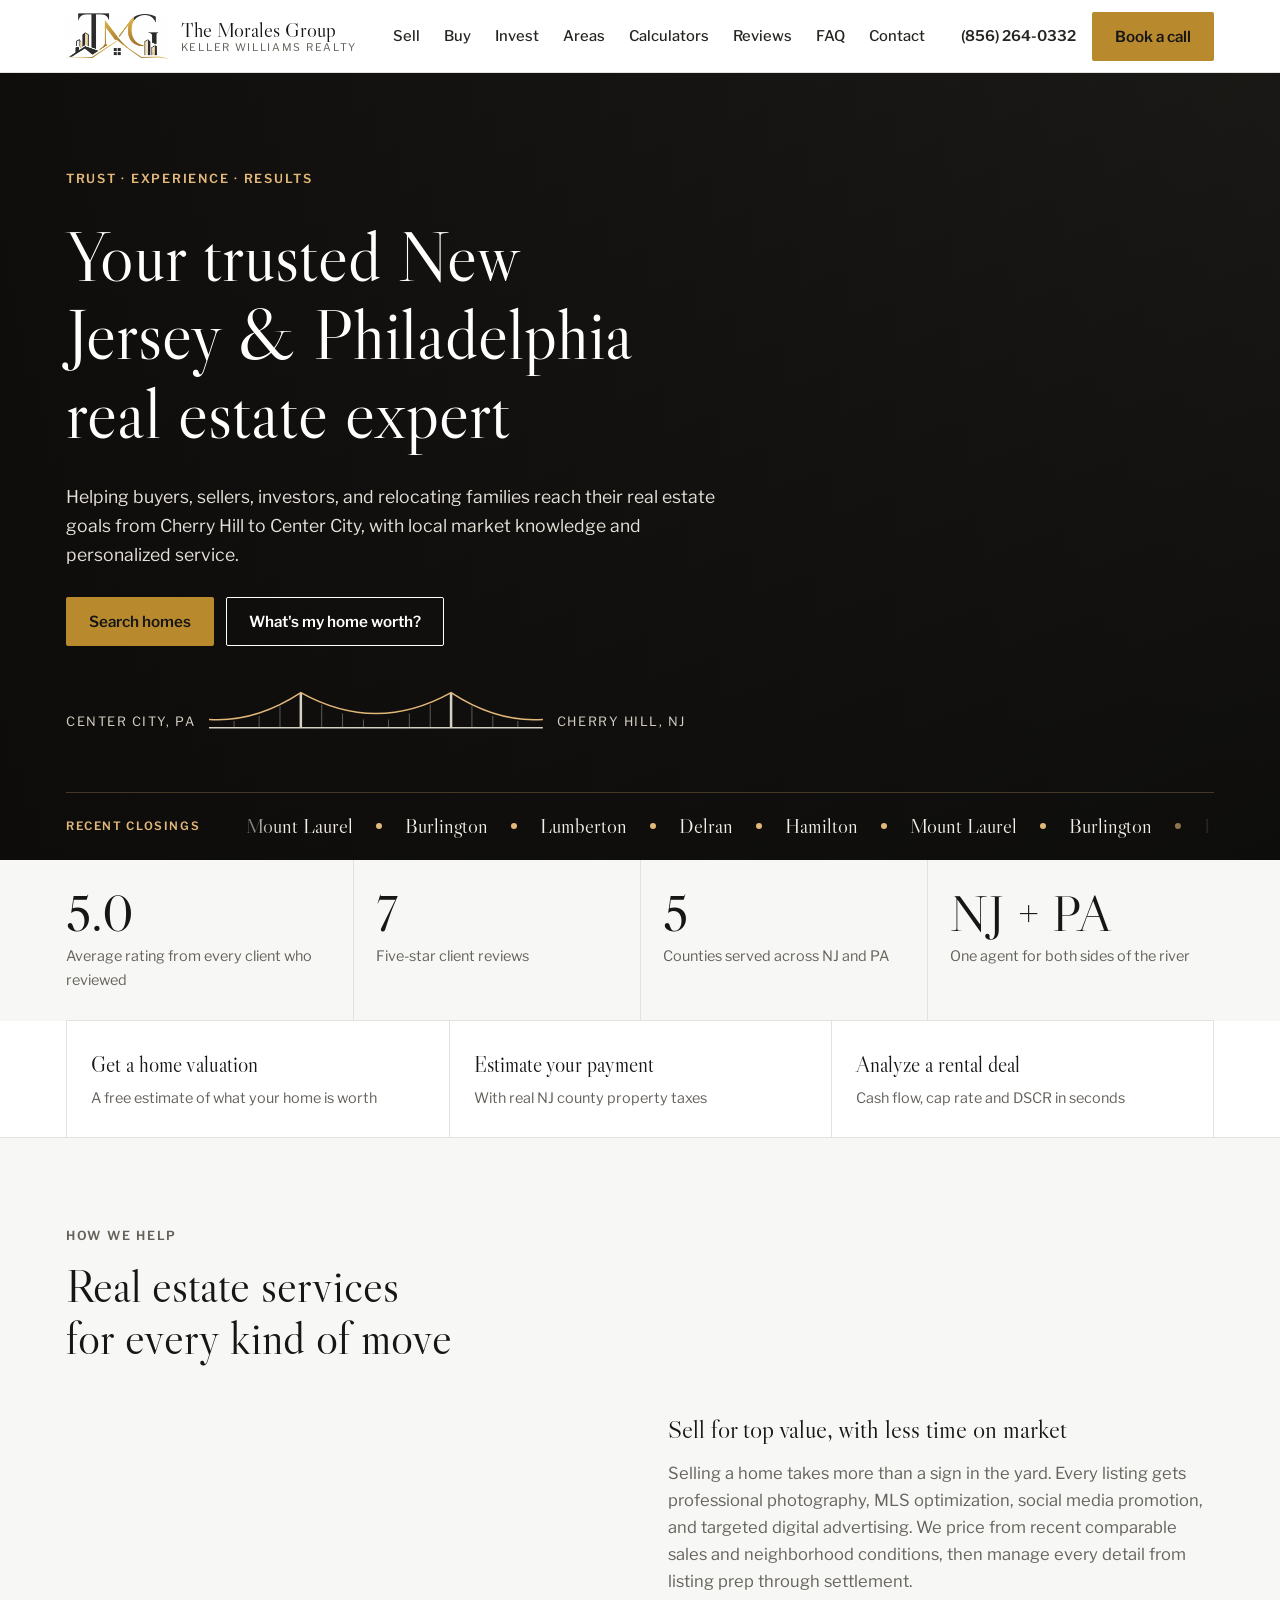
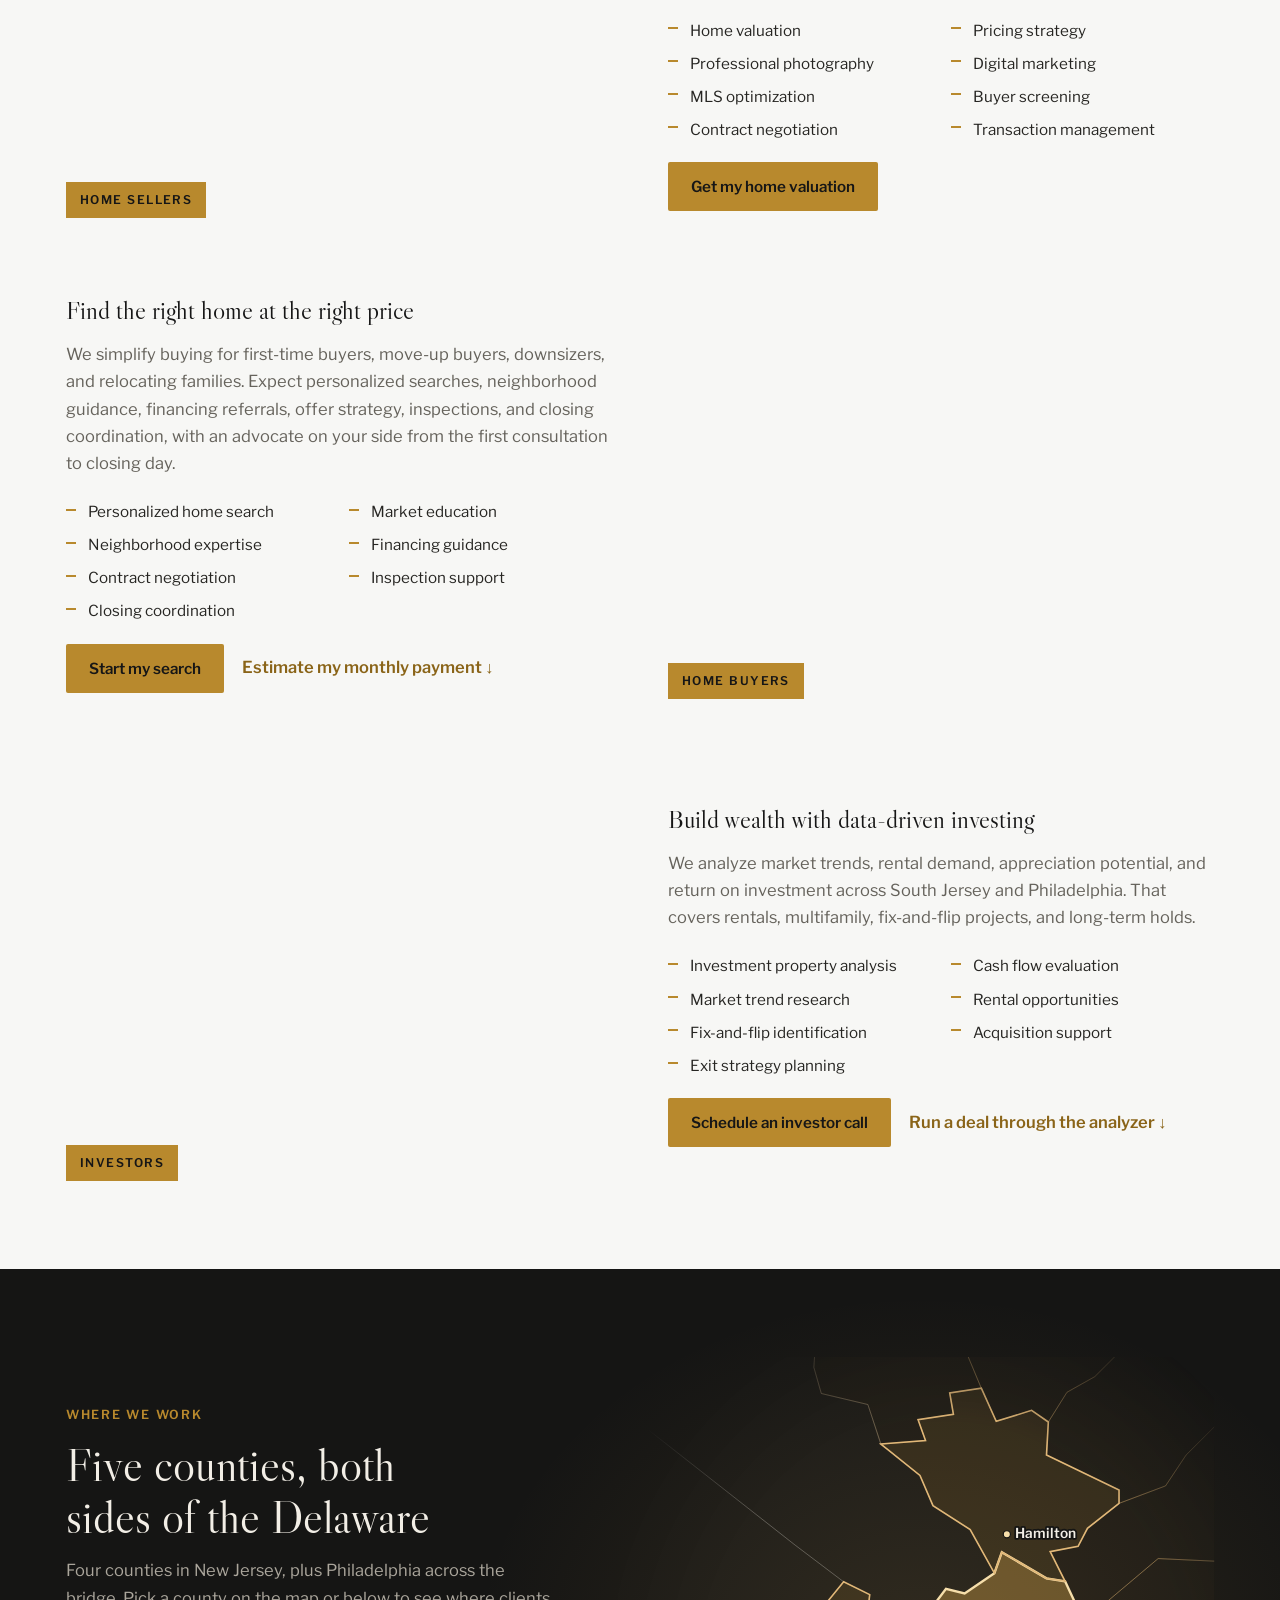
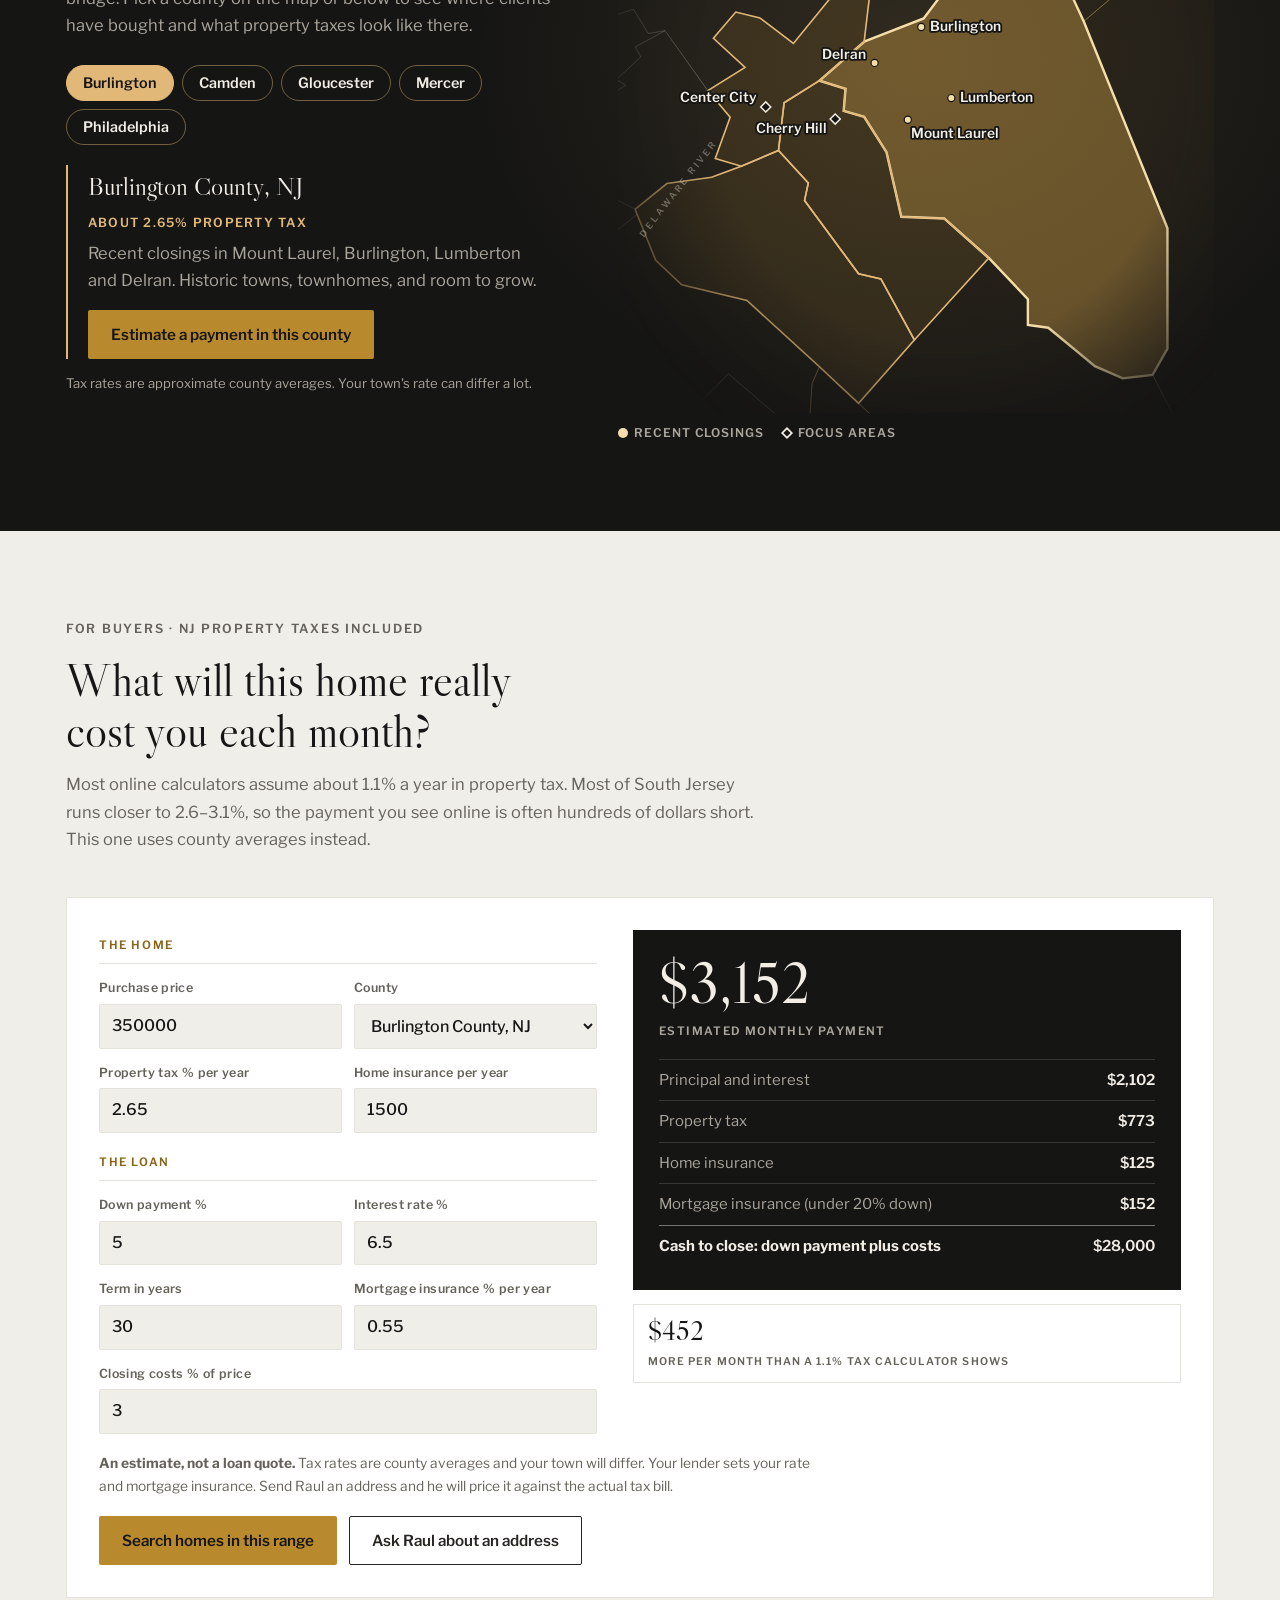
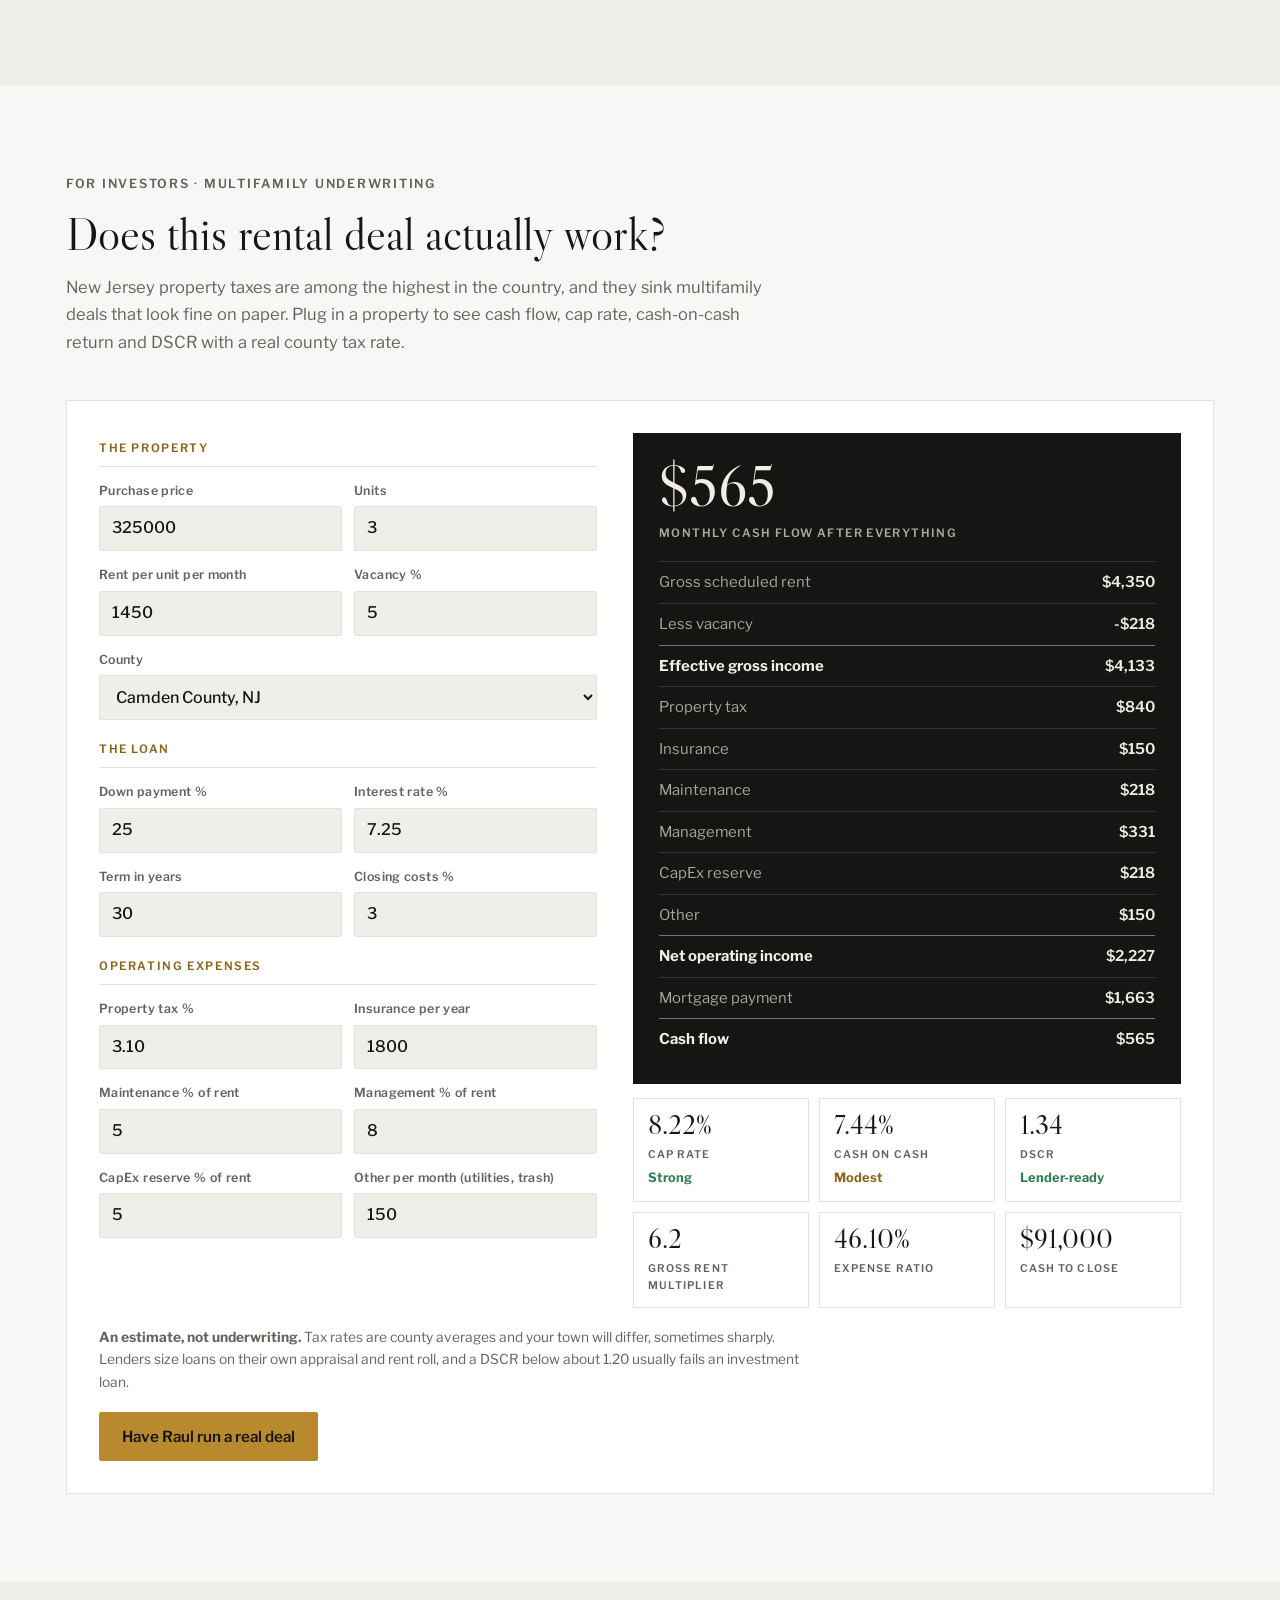
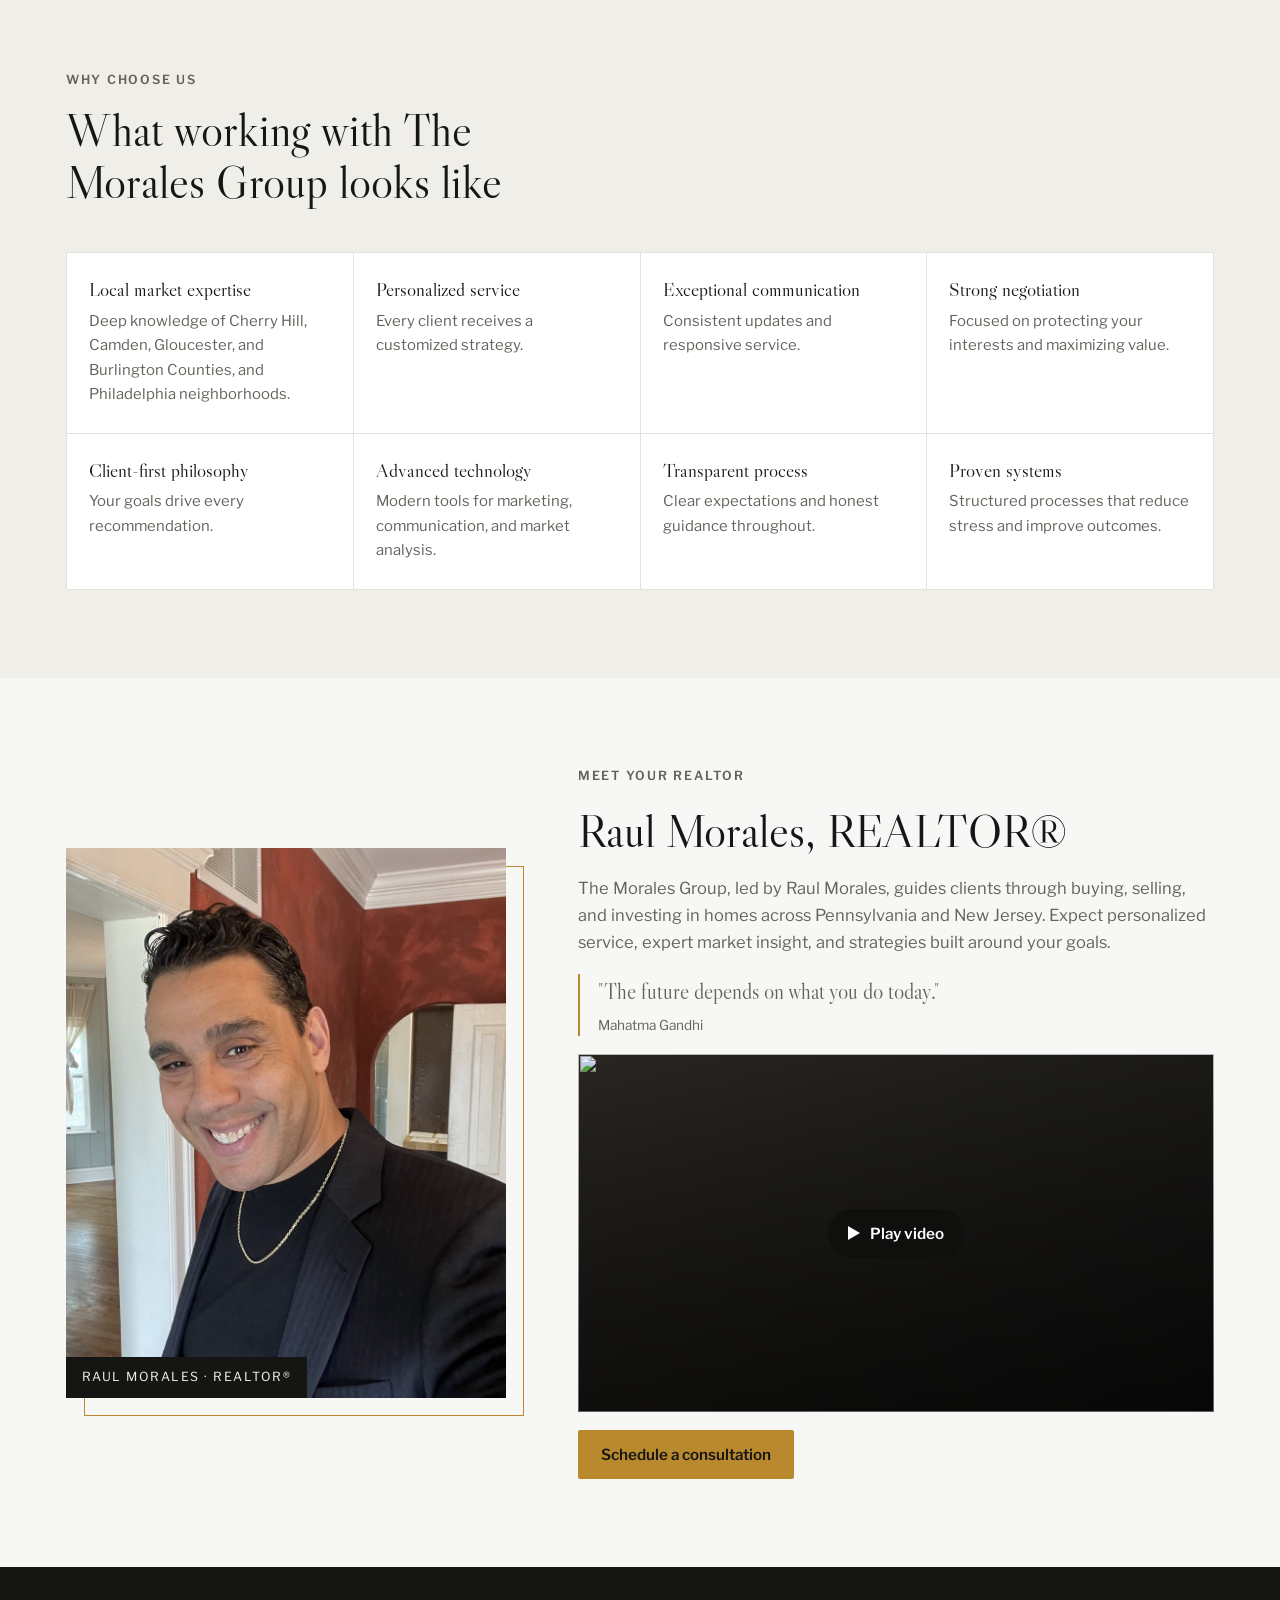
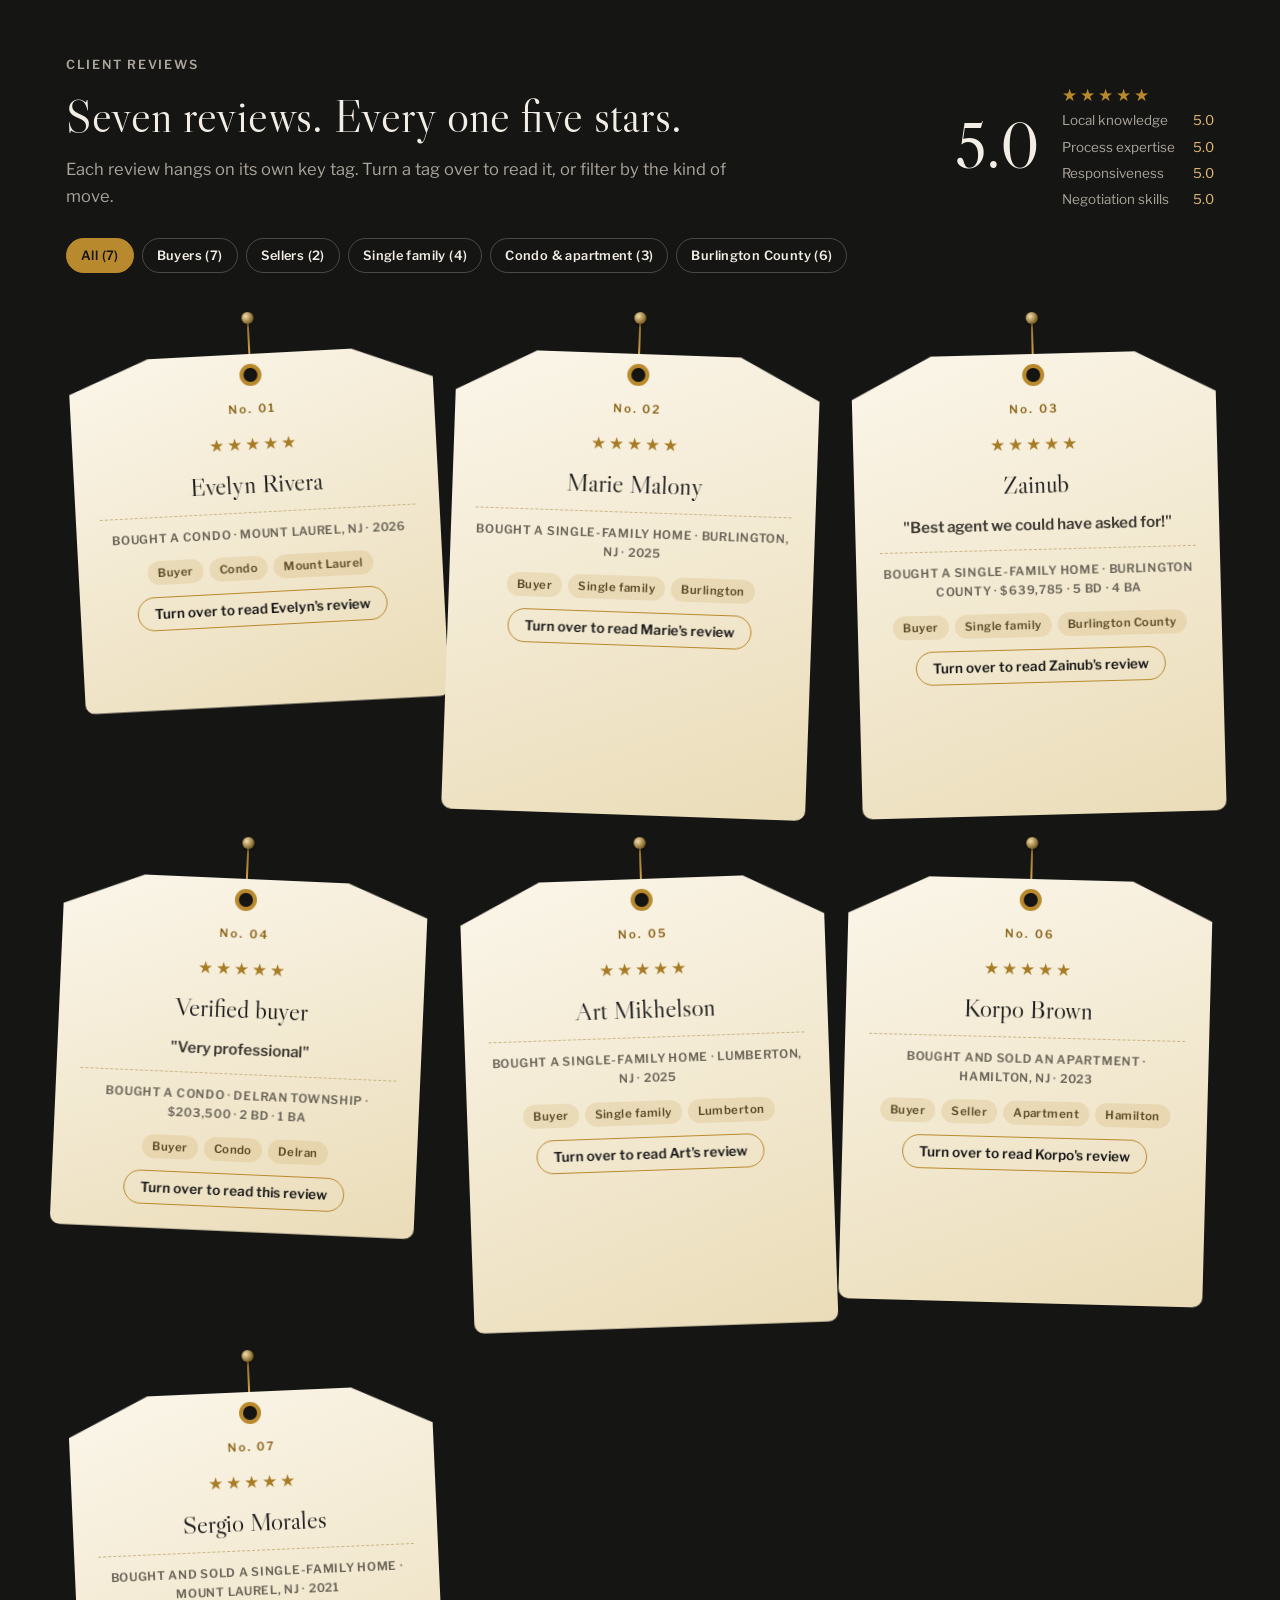
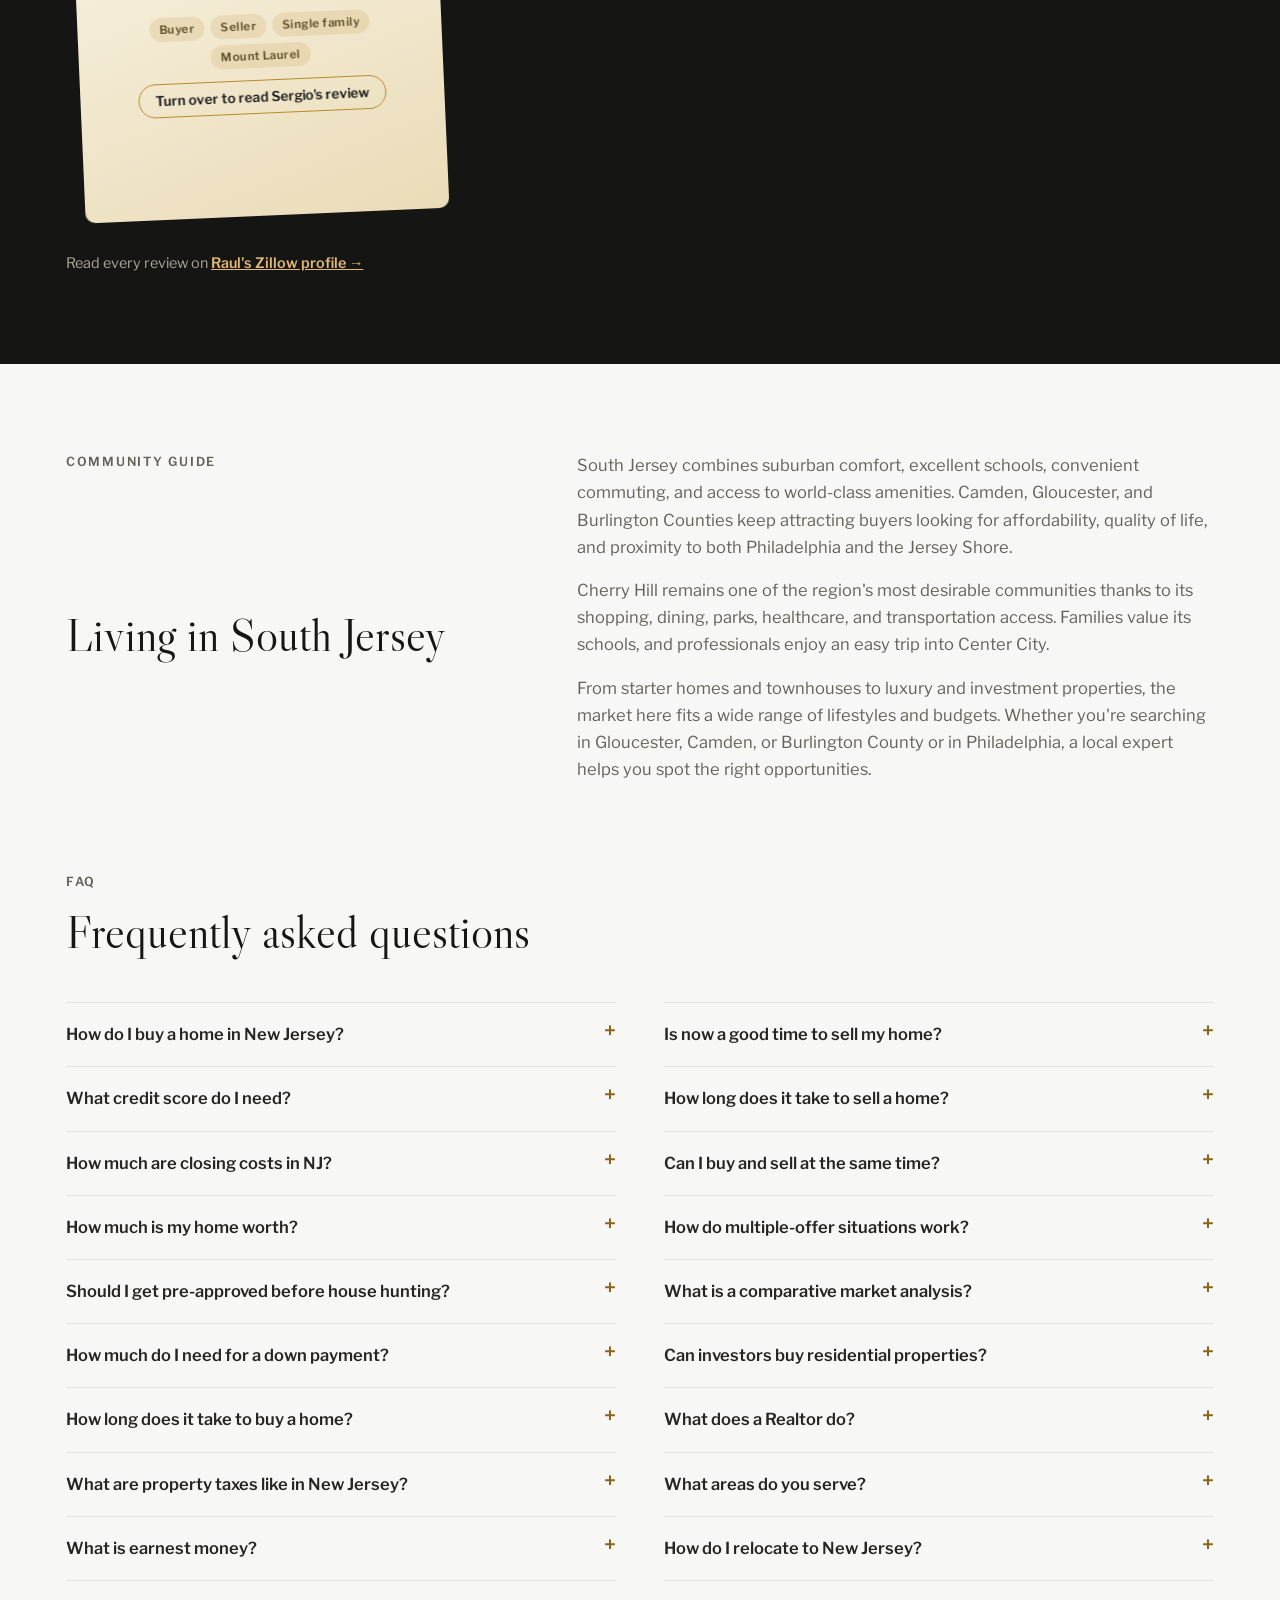
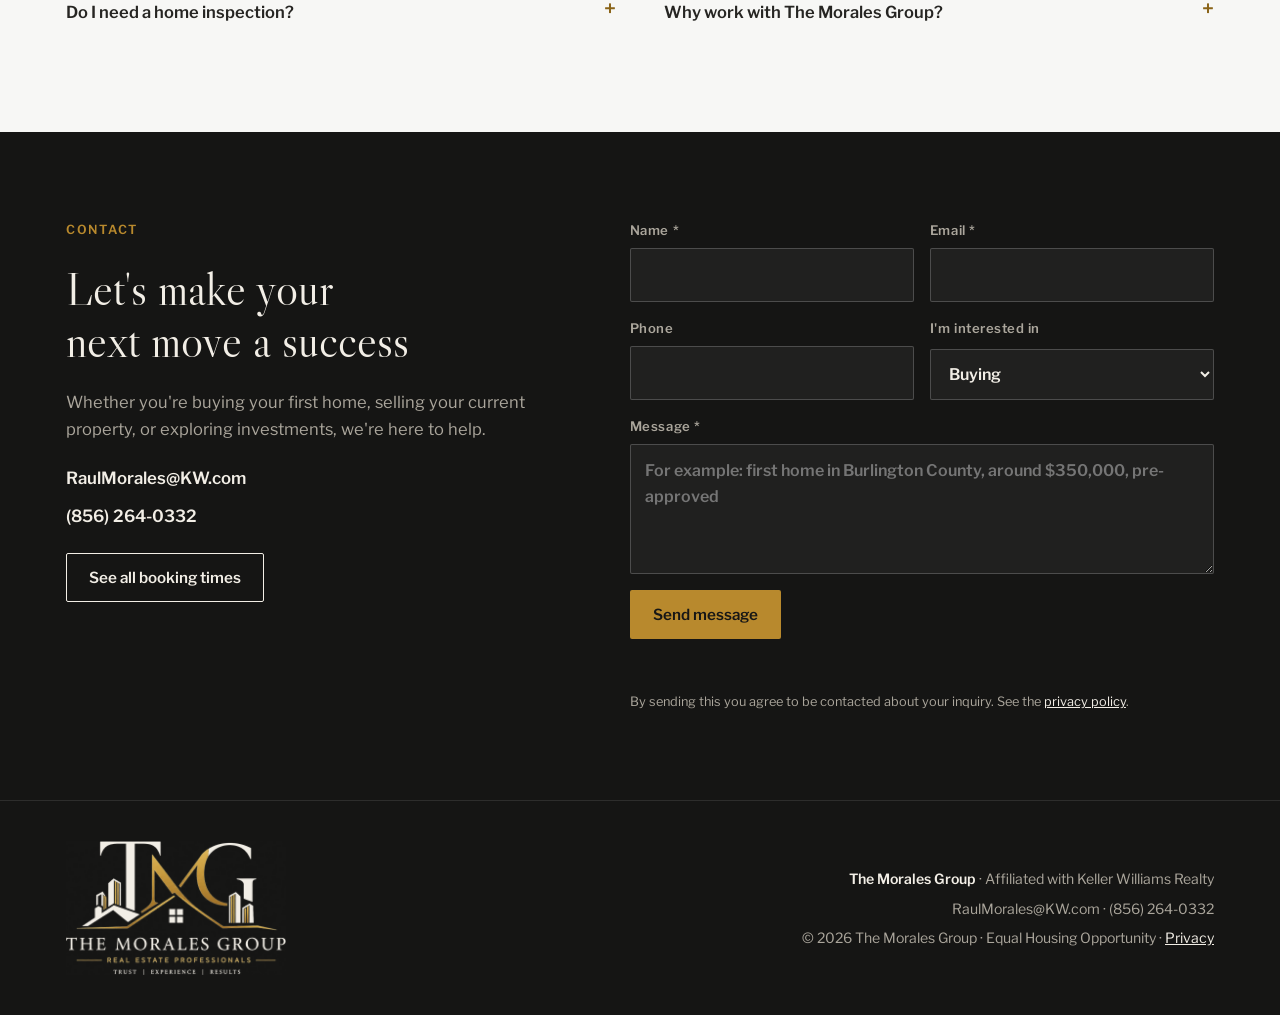
==== commit 9f21053d: "Add coverage map, calculators, key-tag reviews and SEO pages Features adapted from casanovanjpa-site" ====
--- a/docs/index.html
+++ b/docs/index.html
@@ -3,245 +3,24 @@
 <head>
 <meta charset="utf-8">
 <meta name="viewport" content="width=device-width, initial-scale=1, viewport-fit=cover">
-<title>The Morales Group | South Jersey &amp; Philadelphia Realtors</title>
-<meta name="description" content="Helping buyers, sellers, investors, and relocating families throughout Cherry Hill, South Jersey, and Center City Philadelphia. The Morales Group, Keller Williams Realty.">
-<meta property="og:title" content="The Morales Group | South Jersey &amp; Philadelphia Realtors">
-<meta property="og:description" content="Helping buyers, sellers, investors, and relocating families throughout Cherry Hill, South Jersey, and Center City Philadelphia. The Morales Group, Keller Williams Realty.">
+<title>The Morales Group | South Jersey &amp; Philadelphia Realtors · Raul Morales, Keller Williams</title>
+<meta name="description" content="Buying, selling or investing in Cherry Hill, Mount Laurel, Burlington County, Camden County or Philadelphia? Raul Morales and The Morales Group, Keller Williams Realty. Seven five-star reviews.">
+<link rel="canonical" href="https://sjpahomes2go.com/">
+<meta property="og:title" content="The Morales Group | South Jersey &amp; Philadelphia Realtors · Raul Morales, Keller Williams">
+<meta property="og:description" content="Buying, selling or investing in Cherry Hill, Mount Laurel, Burlington County, Camden County or Philadelphia? Raul Morales and The Morales Group, Keller Williams Realty. Seven five-star reviews.">
 <meta property="og:type" content="website">
 <meta property="og:url" content="https://sjpahomes2go.com/">
-<link rel="canonical" href="https://sjpahomes2go.com/">
+<meta property="og:image" content="https://sjpahomes2go.com/images/logo.png">
+<meta name="theme-color" content="#151514">
 <link rel="icon" type="image/png" href="images/favicon.png">
 <link rel="apple-touch-icon" href="images/apple-touch-icon.png">
-<meta property="og:image" content="https://sjpahomes2go.com/images/logo.png">
-<meta name="theme-color" content="#151514">
+<link rel="manifest" href="site.webmanifest">
 <link rel="preconnect" href="https://fonts.googleapis.com">
 <link rel="preconnect" href="https://fonts.gstatic.com" crossorigin>
 <link rel="stylesheet" href="https://fonts.googleapis.com/css2?family=Libre+Caslon+Display&family=Libre+Franklin:ital,wght@0,400;0,500;0,600;0,700;1,400&display=swap">
-<style>
-/* Layout: full-bleed photo hero bridging PA and NJ, then alternating light/black bands; brand colors from the TMG logo (black + gold) */
-:root{
-  --bg:#f7f7f5; --surface:#ffffff; --ink:#161616; --fg:#262522; --muted:#65625b;
-  --line:#e4e2dc; --accent:#b8892d; --accent-text:#8a6418; --accent-ink:#161616; --band:#151514; --band-fg:#f2eee6; --band-muted:#aba69c;
-  --hero-1:#2b2824; --hero-2:#0e0e0d;
-  --display:"Libre Caslon Display", Georgia, "Times New Roman", serif;
-  --body:"Libre Franklin", "Segoe UI", Helvetica, Arial, sans-serif;
-  --wrap:1180px;
-}
-@media (prefers-color-scheme: dark){:root:not([data-theme="light"]){
-  --bg:#101010; --surface:#191918; --ink:#f2eee6; --fg:#e2ded6; --muted:#a39e94;
-  --line:#2c2b28; --accent:#d1a24a; --accent-text:#d9ae5c; --accent-ink:#141414; --band:#0a0a0a; --band-fg:#f2eee6; --band-muted:#9c978d;
-  --hero-1:#24211d; --hero-2:#080808; color-scheme:dark}
-  :root:not([data-theme="light"]) .only-light{display:none}
-  :root:not([data-theme="light"]) .only-dark{display:block}}
-:root[data-theme="dark"]{
-  --bg:#101010; --surface:#191918; --ink:#f2eee6; --fg:#e2ded6; --muted:#a39e94;
-  --line:#2c2b28; --accent:#d1a24a; --accent-text:#d9ae5c; --accent-ink:#141414; --band:#0a0a0a; --band-fg:#f2eee6; --band-muted:#9c978d;
-  --hero-1:#24211d; --hero-2:#080808; color-scheme:dark}
-.only-dark{display:none}
-:root[data-theme="dark"] .only-light{display:none}
-:root[data-theme="dark"] .only-dark{display:block}
-
-*{box-sizing:border-box}
-html{scroll-behavior:smooth}
-@media (prefers-reduced-motion:reduce){html{scroll-behavior:auto}}
-body{background:var(--bg);color:var(--fg);font-family:var(--body);font-size:16.5px;line-height:1.65;margin:0}
-a{color:inherit}
-h1,h2,h3{font-family:var(--display);font-weight:400;color:var(--ink);line-height:1.12;text-wrap:balance;margin:0}
-h2{font-size:clamp(2rem,4vw,2.9rem)}
-h3{font-size:1.6rem}
-p{margin:0}
-.wrap{max-width:var(--wrap);margin:0 auto;padding-left:max(16px,env(safe-area-inset-left,0px));padding-right:max(16px,env(safe-area-inset-right,0px))}
-.eyebrow{font-size:.78rem;font-weight:600;letter-spacing:.14em;text-transform:uppercase;color:var(--accent-text)}
-.band .eyebrow{color:var(--accent)}
-.section{padding-block:88px}
-.section-head{display:grid;gap:14px;max-width:62ch;margin-bottom:44px}
-.section-head p{color:var(--muted)}
-.btn{display:inline-flex;align-items:center;gap:.5em;padding:14px 22px;font:600 .95rem var(--body);text-decoration:none;border:1.5px solid transparent;border-radius:2px;cursor:pointer;transition:background .2s,color .2s,border-color .2s}
-.btn-primary{background:var(--accent);color:var(--accent-ink)}
-.btn-primary:hover{filter:brightness(1.08)}
-.btn-ghost{border-color:currentColor;color:inherit;background:transparent}
-.btn-ghost:hover{background:rgba(255,255,255,.08)}
-a:focus-visible,.btn:focus-visible,summary:focus-visible,input:focus-visible,textarea:focus-visible{outline:2px solid var(--accent);outline-offset:3px}
-
-/* Header */
-body::before{content:"";position:fixed;inset:0 0 auto;height:env(safe-area-inset-top,0px);z-index:10;background:var(--surface)}
-.site-header{position:sticky;top:env(safe-area-inset-top,0px);z-index:9;background:var(--surface);border-bottom:1px solid var(--line)}
-.nav{display:flex;align-items:center;justify-content:space-between;gap:20px;min-height:72px}
-.brand{display:flex;align-items:center;gap:12px;text-decoration:none;line-height:1.1}
-.brand img{height:46px;width:auto}
-.brand-text{display:flex;flex-direction:column}
-.brand-text b{font-family:var(--display);font-weight:400;font-size:1.3rem;color:var(--ink)}
-.brand-text span{font-size:.66rem;letter-spacing:.16em;text-transform:uppercase;color:var(--muted)}
-@media (max-width:440px){.brand-text{display:none}}
-.nav-links{display:flex;align-items:center;gap:26px;list-style:none;margin:0;padding:0;font-size:.92rem;font-weight:500}
-.nav-links a{text-decoration:none}
-.nav-links a:hover{color:var(--accent)}
-.nav-cta{display:flex;align-items:center;gap:16px}
-.nav-phone{font-weight:600;font-size:.92rem;text-decoration:none;font-variant-numeric:tabular-nums;white-space:nowrap}
-.menu{display:none}
-@media (max-width:980px){
-  .nav-links,.nav-phone{display:none}
-  .menu{display:block;position:relative}
-  .menu summary{list-style:none;cursor:pointer;padding:10px 14px;border:1px solid var(--line);font-weight:600;font-size:.9rem}
-  .menu summary::-webkit-details-marker{display:none}
-  .menu ul{position:absolute;right:0;top:calc(100% + 8px);background:var(--surface);border:1px solid var(--line);list-style:none;margin:0;padding:8px 0;min-width:200px;box-shadow:0 12px 30px rgba(0,0,0,.15)}
-  .menu li a{display:block;padding:10px 18px;text-decoration:none}
-}
-@media (max-width:520px){.nav-cta .btn{display:none}}
-
-/* Hero */
-.hero{position:relative;color:#fff;background:linear-gradient(160deg,var(--hero-1),var(--hero-2));overflow:hidden}
-.hero-photo{position:absolute;inset:0;background-size:cover;background-position:center;opacity:.55}
-.hero::after{content:"";position:absolute;inset:0;background:linear-gradient(90deg,rgba(9,20,28,.88) 0%,rgba(9,20,28,.55) 55%,rgba(9,20,28,.25) 100%)}
-.hero .wrap{position:relative;z-index:1;padding-block:96px 72px;display:grid;gap:28px}
-.hero h1{color:#fff;font-size:clamp(2.4rem,6vw,4.4rem);max-width:16ch}
-.hero .lede{max-width:56ch;font-size:1.1rem;color:#dfe7ec}
-.hero .eyebrow{color:#e2b878}
-.hero-actions{display:flex;flex-wrap:wrap;gap:12px}
-.bridge{display:grid;grid-template-columns:auto 1fr auto;align-items:end;gap:14px;max-width:620px;margin-top:20px;color:#cfdbe2;font-size:.8rem;letter-spacing:.12em;text-transform:uppercase}
-.bridge svg{width:100%;height:auto;display:block}
-.bridge span{padding-bottom:4px}
-
-/* Quick actions */
-.quick{background:var(--surface);border-bottom:1px solid var(--line)}
-.quick .wrap{display:grid;grid-template-columns:repeat(3,1fr)}
-.quick a{display:grid;gap:4px;padding:26px 24px;text-decoration:none;border-left:1px solid var(--line)}
-.quick a:last-child{border-right:1px solid var(--line)}
-.quick a strong{font-family:var(--display);font-weight:400;font-size:1.35rem;color:var(--ink)}
-.quick a small{color:var(--muted);font-size:.9rem}
-.quick a:hover strong{color:var(--accent)}
-@media (max-width:760px){.quick .wrap{grid-template-columns:1fr}.quick a{border-left:0;border-right:0!important;border-bottom:1px solid var(--line)}.quick a:last-child{border-bottom:0}}
-
-/* Services */
-.services{display:grid;gap:72px}
-.service{display:grid;grid-template-columns:1fr 1fr;gap:56px;align-items:center}
-.service:nth-child(even) .service-media{order:2}
-.service-media{aspect-ratio:4/3;max-width:100%;background:linear-gradient(150deg,var(--hero-1),var(--hero-2));background-size:cover;background-position:center;position:relative}
-.service-media .tag{position:absolute;left:0;bottom:0;background:var(--accent);color:var(--accent-ink);padding:8px 14px;font-size:.75rem;font-weight:600;letter-spacing:.12em;text-transform:uppercase}
-.service-body{display:grid;gap:16px;min-width:0}
-.service-body p{color:var(--muted)}
-.checklist{list-style:none;margin:6px 0 4px;padding:0;display:grid;grid-template-columns:1fr 1fr;gap:8px 20px;font-size:.95rem}
-.checklist li{padding-left:22px;position:relative}
-.checklist li::before{content:"";position:absolute;left:0;top:.62em;width:10px;height:2px;background:var(--accent)}
-.service-body .btn{justify-self:start}
-@media (max-width:860px){.service{grid-template-columns:1fr;gap:28px}.service:nth-child(even) .service-media{order:0}}
-@media (max-width:440px){.checklist{grid-template-columns:1fr}}
-
-/* Areas band */
-.band{background:var(--band);color:var(--band-fg)}
-.band h2,.band h3{color:var(--band-fg)}
-.band .section-head p{color:var(--band-muted)}
-.areas{display:grid;grid-template-columns:repeat(5,1fr);border-top:1px solid rgba(255,255,255,.14)}
-.area{padding:26px 20px 6px 0;display:grid;gap:6px;min-width:0}
-.area .state{font-size:.72rem;letter-spacing:.14em;text-transform:uppercase;color:var(--band-muted)}
-.area h3{font-size:1.35rem}
-.area p{color:var(--band-muted);font-size:.92rem}
-@media (max-width:980px){.areas{grid-template-columns:repeat(2,1fr)}}
-@media (max-width:480px){.areas{grid-template-columns:1fr}}
-
-/* Why */
-.why{display:grid;grid-template-columns:repeat(4,1fr);gap:1px;background:var(--line);border:1px solid var(--line)}
-.why div{background:var(--surface);padding:26px 22px;display:grid;gap:8px;align-content:start}
-.why h3{font-size:1.2rem}
-.why p{color:var(--muted);font-size:.93rem}
-@media (max-width:900px){.why{grid-template-columns:repeat(2,1fr)}}
-@media (max-width:480px){.why{grid-template-columns:1fr}}
-
-/* About + video */
-.about{display:grid;grid-template-columns:minmax(0,440px) 1fr;gap:72px;align-items:center}
-.headshot{margin:0;position:relative;max-width:100%}
-.headshot img{display:block;width:100%;height:auto;aspect-ratio:4/5;object-fit:cover;box-shadow:18px 18px 0 -1px var(--bg),18px 18px 0 0 var(--accent)}
-.headshot figcaption{position:absolute;left:0;bottom:0;background:var(--band);color:var(--band-fg);padding:10px 16px;font-size:.78rem;letter-spacing:.12em;text-transform:uppercase}
-.about-body{display:grid;gap:18px;min-width:0}
-.about-body p{color:var(--muted)}
-.about-actions{display:flex;flex-wrap:wrap;gap:12px}
-.about-actions .btn-ghost{color:var(--ink)}
-.about-actions .btn-ghost:hover{background:transparent;color:var(--accent-text)}
-.quote{font-family:var(--display);font-size:1.35rem;color:var(--ink);border-left:2px solid var(--accent);padding-left:18px}
-@media (max-width:860px){.about{grid-template-columns:1fr;gap:48px}.headshot{max-width:420px;margin-right:18px}}
-
-/* Reviews */
-.rv-layout{display:grid;grid-template-columns:280px 1fr;gap:48px;align-items:start}
-.rv-summary{display:grid;gap:18px;position:sticky;top:calc(env(safe-area-inset-top,0px) + 96px)}
-.rv-score{display:flex;align-items:baseline;gap:12px}
-.rv-score b{font-family:var(--display);font-weight:400;font-size:4rem;line-height:1;color:var(--band-fg)}
-.rv-score span{color:var(--band-muted);font-size:.9rem}
-.stars{color:var(--accent);letter-spacing:3px;font-size:1rem}
-.rv-cats{display:grid;gap:10px;font-size:.88rem;color:var(--band-muted)}
-.rv-cats div{display:grid;grid-template-columns:1fr auto;gap:4px 12px;align-items:center}
-.rv-cats i{grid-column:1/-1;height:3px;background:var(--accent)}
-.rv-cats em{font-style:normal;color:var(--band-fg);font-variant-numeric:tabular-nums}
-.rv-summary .btn{justify-self:start}
-.rv-filters{display:flex;flex-wrap:wrap;gap:8px;margin-bottom:24px}
-.rv-filters button,.keytag{font:600 .78rem var(--body);letter-spacing:.04em;cursor:pointer;color:var(--band-fg);background:transparent}
-.rv-filters button{padding:9px 14px;border:1px solid rgba(255,255,255,.22);border-radius:999px;font-variant-numeric:tabular-nums}
-.rv-filters button:hover{border-color:var(--accent)}
-.rv-filters button[aria-pressed="true"]{background:var(--accent);border-color:var(--accent);color:var(--accent-ink)}
-.rv-filters button:focus-visible,.keytag:focus-visible,.rv-more:focus-visible{outline:2px solid var(--accent);outline-offset:3px}
-.rv-status{color:var(--band-muted);font-size:.88rem;margin:-10px 0 20px;min-height:1.4em}
-.rv-status button{font:inherit;color:var(--accent);background:none;border:0;cursor:pointer;text-decoration:underline;padding:0}
-.reviews{display:grid;grid-template-columns:repeat(auto-fill,minmax(300px,1fr));gap:20px}
-.review{margin:0;background:rgba(255,255,255,.04);border:1px solid rgba(255,255,255,.12);padding:24px;display:grid;gap:14px;align-content:start;transition:border-color .2s,transform .2s}
-.review:hover{border-color:rgba(255,255,255,.3)}
-@media (prefers-reduced-motion:no-preference){.review:hover{transform:translateY(-2px)}}
-.rv-top{display:flex;justify-content:space-between;align-items:center;gap:12px;font-size:.8rem;color:var(--band-muted)}
-.review h3{font-family:var(--body);font-weight:600;font-size:1.02rem;color:var(--band-fg);line-height:1.35}
-.rv-text{font-size:.95rem;color:var(--band-fg);opacity:.9;display:-webkit-box;-webkit-box-orient:vertical;-webkit-line-clamp:5;overflow:hidden}
-.review.open .rv-text{-webkit-line-clamp:unset;display:block}
-.rv-more{justify-self:start;font:600 .82rem var(--body);color:var(--accent);background:none;border:0;padding:0;cursor:pointer}
-.rv-prop{display:flex;flex-wrap:wrap;gap:4px 14px;font-size:.84rem;color:var(--band-muted);font-variant-numeric:tabular-nums;border-top:1px dashed rgba(255,255,255,.16);padding-top:12px}
-.rv-prop b{color:var(--band-fg);font-weight:600}
-.rv-foot{display:grid;gap:12px}
-.review cite{font-style:normal;font-weight:600;font-size:.9rem;color:var(--band-fg)}
-.review cite small{font-weight:400;color:var(--band-muted)}
-.keytags{display:flex;flex-wrap:wrap;gap:8px}
-.keytag{position:relative;padding:6px 12px 6px 24px;border:0;background:rgba(226,184,120,.16);color:var(--band-fg);clip-path:polygon(10px 0,100% 0,100% 100%,10px 100%,0 50%);transition:background .2s}
-.keytag::before{content:"";position:absolute;left:9px;top:50%;width:6px;height:6px;margin-top:-3px;border-radius:50%;background:var(--band)}
-.keytag:hover,.keytag.on{background:var(--accent);color:var(--accent-ink)}
-.review[hidden]{display:none}
-@media (max-width:900px){.rv-layout{grid-template-columns:1fr;gap:32px}.rv-summary{position:static}}
-@media (max-width:420px){.reviews{grid-template-columns:1fr}}
-
-/* Living */
-.living{display:grid;grid-template-columns:1fr 1.4fr;gap:56px}
-.living-body{display:grid;gap:16px;color:var(--muted);min-width:0}
-@media (max-width:860px){.living{grid-template-columns:1fr;gap:24px}}
-
-/* FAQ */
-.faq{display:grid;grid-template-columns:1fr 1fr;gap:0 48px}
-.faq details{border-top:1px solid var(--line);padding:18px 0}
-.faq summary{cursor:pointer;font-weight:600;list-style:none;display:flex;justify-content:space-between;gap:16px}
-.faq summary::-webkit-details-marker{display:none}
-.faq summary::after{content:"+";color:var(--accent);font-size:1.3rem;line-height:1}
-.faq details[open] summary::after{content:"–"}
-.faq details p{color:var(--muted);margin-top:10px}
-@media (max-width:760px){.faq{grid-template-columns:1fr}}
-
-/* Contact */
-.contact{display:grid;grid-template-columns:1fr 1.15fr;gap:56px}
-.contact-info{display:grid;gap:22px;align-content:start}
-.contact-info p{color:var(--band-muted)}
-.contact-lines{display:grid;gap:10px;font-size:1.05rem}
-.contact-lines a{text-decoration:none;font-weight:600}
-.contact-lines a:hover{color:#e2b878}
-form{display:grid;grid-template-columns:1fr 1fr;gap:16px}
-label{display:grid;gap:6px;font-size:.82rem;font-weight:600;letter-spacing:.04em;color:var(--band-muted)}
-input,textarea,select{font:inherit;font-size:1rem;padding:13px 14px;border:1px solid rgba(255,255,255,.2);background:rgba(255,255,255,.05);color:var(--band-fg);border-radius:2px;width:100%}
-select option{color:#132836}
-textarea{min-height:130px;resize:vertical}
-.full{grid-column:1/-1}
-.form-note{font-size:.9rem;color:#e2b878;min-height:1.4em}
-@media (max-width:860px){.contact{grid-template-columns:1fr}}
-@media (max-width:480px){form{grid-template-columns:1fr}}
-
-/* Footer */
-footer{background:var(--band);color:var(--band-muted);border-top:1px solid rgba(255,255,255,.1);font-size:.88rem}
-footer .wrap{padding-block:40px;display:flex;flex-wrap:wrap;justify-content:space-between;align-items:center;gap:20px 32px}
-footer img{width:220px;height:auto}
-.foot-meta{display:grid;gap:6px;text-align:right}
-@media (max-width:600px){.foot-meta{text-align:left}}
-footer b{color:var(--band-fg);font-weight:600}
-</style>
+<link rel="stylesheet" href="assets/site.css">
+<script type="application/ld+json">{"@context": "https://schema.org", "@type": "RealEstateAgent", "name": "The Morales Group", "url": "https://sjpahomes2go.com/", "image": "https://sjpahomes2go.com/images/logo.png", "telephone": "+1-856-264-0332", "email": "RaulMorales@KW.com", "employee": {"@type": "Person", "name": "Raul Morales", "jobTitle": "REALTOR®", "image": "https://sjpahomes2go.com/images/raul-morales.jpg"}, "parentOrganization": {"@type": "Organization", "name": "Keller Williams Realty"}, "areaServed": [{"@type": "AdministrativeArea", "name": "Burlington County, NJ"}, {"@type": "AdministrativeArea", "name": "Camden County, NJ"}, {"@type": "AdministrativeArea", "name": "Gloucester County, NJ"}, {"@type": "AdministrativeArea", "name": "Mercer County, NJ"}, {"@type": "AdministrativeArea", "name": "Philadelphia County, PA"}]}</script>
+<script type="application/ld+json">{"@context": "https://schema.org", "@type": "FAQPage", "mainEntity": [{"@type": "Question", "name": "How do I buy a home in New Jersey?", "acceptedAnswer": {"@type": "Answer", "text": "Start by getting mortgage pre-approval, defining your budget, and partnering with an experienced Realtor."}}, {"@type": "Question", "name": "What credit score do I need?", "acceptedAnswer": {"@type": "Answer", "text": "Many loan programs accept scores starting around 620, though requirements vary."}}, {"@type": "Question", "name": "How much are closing costs in NJ?", "acceptedAnswer": {"@type": "Answer", "text": "Typically 2%–5% of the purchase price."}}, {"@type": "Question", "name": "How much is my home worth?", "acceptedAnswer": {"@type": "Answer", "text": "A professional market analysis gives an accurate estimate. You can also request a free valuation at raulmorales.kw.com."}}, {"@type": "Question", "name": "Should I get pre-approved before house hunting?", "acceptedAnswer": {"@type": "Answer", "text": "Yes. Pre-approval strengthens your purchasing position."}}, {"@type": "Question", "name": "How much do I need for a down payment?", "acceptedAnswer": {"@type": "Answer", "text": "Some programs allow down payments as low as 3%."}}, {"@type": "Question", "name": "How long does it take to buy a home?", "acceptedAnswer": {"@type": "Answer", "text": "Most transactions take 30–60 days after contract acceptance."}}, {"@type": "Question", "name": "What are property taxes like in New Jersey?", "acceptedAnswer": {"@type": "Answer", "text": "Among the highest in the country. County averages in South Jersey run roughly 2.6% to 3.1% of a home's value a year, compared with about 1% in Philadelphia. The payment calculator on this page uses those county averages; your town will still differ."}}, {"@type": "Question", "name": "What is earnest money?", "acceptedAnswer": {"@type": "Answer", "text": "A deposit that shows a buyer's commitment."}}, {"@type": "Question", "name": "Do I need a home inspection?", "acceptedAnswer": {"@type": "Answer", "text": "It's strongly recommended for most transactions."}}, {"@type": "Question", "name": "Is now a good time to sell my home?", "acceptedAnswer": {"@type": "Answer", "text": "Market conditions vary, but low inventory often creates strong opportunities for sellers."}}, {"@type": "Question", "name": "How long does it take to sell a home?", "acceptedAnswer": {"@type": "Answer", "text": "It depends on pricing, condition, and market demand."}}, {"@type": "Question", "name": "Can I buy and sell at the same time?", "acceptedAnswer": {"@type": "Answer", "text": "Yes, with proper planning and strategy."}}, {"@type": "Question", "name": "How do multiple-offer situations work?", "acceptedAnswer": {"@type": "Answer", "text": "Buyers submit competing offers, and sellers choose the strongest terms."}}, {"@type": "Question", "name": "What is a comparative market analysis?", "acceptedAnswer": {"@type": "Answer", "text": "A valuation report based on recent comparable sales."}}, {"@type": "Question", "name": "Can investors buy residential properties?", "acceptedAnswer": {"@type": "Answer", "text": "Yes. Many investors buy single-family and multifamily homes. The deal analyzer on this page shows cash flow, cap rate and DSCR for a multifamily property."}}, {"@type": "Question", "name": "What does a Realtor do?", "acceptedAnswer": {"@type": "Answer", "text": "A Realtor guides buyers and sellers through the entire transaction."}}, {"@type": "Question", "name": "What areas do you serve?", "acceptedAnswer": {"@type": "Answer", "text": "Burlington, Camden, Gloucester and Mercer Counties in New Jersey, and Philadelphia. Recent closings include Mount Laurel, Burlington, Lumberton, Delran and Hamilton."}}, {"@type": "Question", "name": "How do I relocate to New Jersey?", "acceptedAnswer": {"@type": "Answer", "text": "Work with a local expert who knows the schools, neighborhoods, and commuting patterns."}}, {"@type": "Question", "name": "Why work with The Morales Group?", "acceptedAnswer": {"@type": "Answer", "text": "Local expertise, personalized service, and commitment to results."}}]}</script>
 </head>
 <body>
 <header class="site-header">
@@ -256,6 +35,7 @@
       <li><a href="#buy">Buy</a></li>
       <li><a href="#invest">Invest</a></li>
       <li><a href="#areas">Areas</a></li>
+      <li><a href="#payment">Calculators</a></li>
       <li><a href="#reviews">Reviews</a></li>
       <li><a href="#faq">FAQ</a></li>
       <li><a href="#contact">Contact</a></li>
@@ -266,31 +46,31 @@
       <details class="menu">
         <summary>Menu</summary>
         <ul>
-          <li><a href="#sell">Sell</a></li>
-          <li><a href="#buy">Buy</a></li>
-          <li><a href="#invest">Invest</a></li>
-          <li><a href="#areas">Areas</a></li>
-          <li><a href="#reviews">Reviews</a></li>
-          <li><a href="#faq">FAQ</a></li>
-          <li><a href="#contact">Contact</a></li>
+      <li><a href="#sell">Sell</a></li>
+      <li><a href="#buy">Buy</a></li>
+      <li><a href="#invest">Invest</a></li>
+      <li><a href="#areas">Areas</a></li>
+      <li><a href="#payment">Calculators</a></li>
+      <li><a href="#reviews">Reviews</a></li>
+      <li><a href="#faq">FAQ</a></li>
+      <li><a href="#contact">Contact</a></li>
         </ul>
       </details>
     </div>
   </div>
 </header>
-
 <main id="top">
 <section class="hero">
   <div class="hero-photo" style="background-image:url('https://images.unsplash.com/photo-1512699355324-f07e3106dae5?w=1800&q=80&auto=format&fit=crop')"></div>
-  <div class="wrap">
-    <p class="eyebrow">Trust · Experience · Results</p>
-    <h1>Your trusted New Jersey &amp; Philadelphia real estate expert</h1>
-    <p class="lede">Helping buyers, sellers, investors, and relocating families reach their real estate goals from Cherry Hill to Center City, with local market knowledge and personalized service.</p>
-    <div class="hero-actions">
+  <div class="wrap hero-main">
+    <p class="eyebrow rise" style="--d:.05s">Trust · Experience · Results</p>
+    <h1 class="rise" style="--d:.15s">Your trusted New Jersey &amp; Philadelphia real estate expert</h1>
+    <p class="lede rise" style="--d:.3s">Helping buyers, sellers, investors, and relocating families reach their real estate goals from Cherry Hill to Center City, with local market knowledge and personalized service.</p>
+    <div class="btn-row rise" style="--d:.45s">
       <a class="btn btn-primary" href="https://raulmorales.kw.com/search/" target="_blank" rel="noopener">Search homes</a>
       <a class="btn btn-ghost" href="https://raulmorales.kw.com/discover-your-homes-worth" target="_blank" rel="noopener">What's my home worth?</a>
     </div>
-    <div class="bridge" aria-label="Serving both sides of the Delaware River">
+    <div class="bridge rise" style="--d:.6s" aria-label="Serving both sides of the Delaware River">
       <span>Center City, PA</span>
       <svg viewBox="0 0 400 60" fill="none" aria-hidden="true">
         <path d="M0 50 H400" stroke="currentColor" stroke-width="2"/>
@@ -301,13 +81,33 @@
       <span>Cherry Hill, NJ</span>
     </div>
   </div>
+  <div class="wrap">
+    <div class="towns" aria-label="Towns where clients recently bought or sold">
+      <span class="towns-label">Recent closings</span>
+      <div class="towns-window"><div class="towns-track">
+        <span>Mount Laurel</span><span>Burlington</span><span>Lumberton</span><span>Delran</span><span>Hamilton</span>
+        <span aria-hidden="true">Mount Laurel</span><span aria-hidden="true">Burlington</span><span aria-hidden="true">Lumberton</span><span aria-hidden="true">Delran</span><span aria-hidden="true">Hamilton</span>
+        <span aria-hidden="true">Mount Laurel</span><span aria-hidden="true">Burlington</span><span aria-hidden="true">Lumberton</span><span aria-hidden="true">Delran</span><span aria-hidden="true">Hamilton</span>
+        <span aria-hidden="true">Mount Laurel</span><span aria-hidden="true">Burlington</span><span aria-hidden="true">Lumberton</span><span aria-hidden="true">Delran</span><span aria-hidden="true">Hamilton</span>
+      </div></div>
+    </div>
+  </div>
+</section>
+
+<section class="wrap" aria-label="At a glance">
+  <div class="ledger">
+    <div><b data-count="5.0" data-dec="1">5.0</b><span>Average rating from every client who reviewed</span></div>
+    <div><b data-count="7">7</b><span>Five-star client reviews</span></div>
+    <div><b data-count="5">5</b><span>Counties served across NJ and PA</span></div>
+    <div><b>NJ + PA</b><span>One agent for both sides of the river</span></div>
+  </div>
 </section>
 
 <nav class="quick" aria-label="Quick actions">
   <div class="wrap">
     <a href="https://raulmorales.kw.com/discover-your-homes-worth" target="_blank" rel="noopener"><strong>Get a home valuation</strong><small>A free estimate of what your home is worth</small></a>
-    <a href="https://raulmorales.kw.com/search/" target="_blank" rel="noopener"><strong>Search listings</strong><small>Homes for sale in NJ and Philadelphia</small></a>
-    <a href="https://cal.com/themoralesgroup/investor-call" target="_blank" rel="noopener"><strong>Talk investments</strong><small>Book an investor strategy call</small></a>
+    <a href="#payment"><strong>Estimate your payment</strong><small>With real NJ county property taxes</small></a>
+    <a href="#deal-section"><strong>Analyze a rental deal</strong><small>Cash flow, cap rate and DSCR in seconds</small></a>
   </div>
 </nav>
 
@@ -327,7 +127,7 @@
             <li>Home valuation</li><li>Pricing strategy</li><li>Professional photography</li><li>Digital marketing</li>
             <li>MLS optimization</li><li>Buyer screening</li><li>Contract negotiation</li><li>Transaction management</li>
           </ul>
-          <a class="btn btn-primary" href="https://raulmorales.kw.com/discover-your-homes-worth" target="_blank" rel="noopener">Get my home valuation</a>
+          <div class="btn-row"><a class="btn btn-primary" href="https://raulmorales.kw.com/discover-your-homes-worth" target="_blank" rel="noopener">Get my home valuation</a></div>
         </div>
       </article>
       <article class="service" id="buy">
@@ -339,7 +139,7 @@
             <li>Personalized home search</li><li>Market education</li><li>Neighborhood expertise</li><li>Financing guidance</li>
             <li>Contract negotiation</li><li>Inspection support</li><li>Closing coordination</li>
           </ul>
-          <a class="btn btn-primary" href="https://raulmorales.kw.com/search/" target="_blank" rel="noopener">Start my search</a>
+          <div class="btn-row"><a class="btn btn-primary" href="https://raulmorales.kw.com/search/" target="_blank" rel="noopener">Start my search</a><a class="text-link" href="#payment">Estimate my monthly payment ↓</a></div>
         </div>
       </article>
       <article class="service" id="invest">
@@ -351,31 +151,173 @@
             <li>Investment property analysis</li><li>Cash flow evaluation</li><li>Market trend research</li><li>Rental opportunities</li>
             <li>Fix-and-flip identification</li><li>Acquisition support</li><li>Exit strategy planning</li>
           </ul>
-          <a class="btn btn-primary" href="https://cal.com/themoralesgroup/investor-call" target="_blank" rel="noopener">Schedule an investor call</a>
+          <div class="btn-row"><a class="btn btn-primary" href="https://cal.com/themoralesgroup/investor-call" target="_blank" rel="noopener">Schedule an investor call</a><a class="text-link" href="#deal-section">Run a deal through the analyzer ↓</a></div>
         </div>
       </article>
     </div>
   </div>
 </section>
 
-<section class="section band" id="areas">
+<section class="section band coverage" id="areas" aria-labelledby="cov-title">
+  <div class="wrap cov-grid">
+    <div class="cov-copy">
+      <p class="eyebrow">Where we work</p>
+      <h2 id="cov-title">Five counties, both sides of the Delaware</h2>
+      <p>Four counties in New Jersey, plus Philadelphia across the bridge. Pick a county on the map or below to see where clients have bought and what property taxes look like there.</p>
+      <div class="cov-list" role="group" aria-label="Choose a county">
+        <button type="button" data-county="burlington" aria-pressed="true">Burlington</button>
+        <button type="button" data-county="camden" aria-pressed="false">Camden</button>
+        <button type="button" data-county="gloucester" aria-pressed="false">Gloucester</button>
+        <button type="button" data-county="mercer" aria-pressed="false">Mercer</button>
+        <button type="button" data-county="philadelphia" aria-pressed="false">Philadelphia</button>
+      </div>
+      <div class="cov-panel" aria-live="polite">
+        <div class="cov-info is-on" data-for="burlington"><b>Burlington County, NJ</b><span class="cov-rate">About 2.65% property tax</span><p>Recent closings in Mount Laurel, Burlington, Lumberton and Delran. Historic towns, townhomes, and room to grow.</p></div>
+        <div class="cov-info" data-for="camden"><b>Camden County, NJ</b><span class="cov-rate">About 3.10% property tax</span><p>Cherry Hill and its neighbors: established suburbs, strong schools, and a quick trip into Center City.</p></div>
+        <div class="cov-info" data-for="gloucester"><b>Gloucester County, NJ</b><span class="cov-rate">About 3.00% property tax</span><p>Starter homes to new construction, often at strong value. Ask about the towns on your list.</p></div>
+        <div class="cov-info" data-for="mercer"><b>Mercer County, NJ</b><span class="cov-rate">About 2.60% property tax</span><p>A recent purchase and sale in Hamilton. Easy access to Trenton, Princeton and the train to New York.</p></div>
+        <div class="cov-info" data-for="philadelphia"><b>Philadelphia County, PA</b><span class="cov-rate">About 1.00% property tax</span><p>Center City condos, rowhomes, and investment properties, with far lower taxes than New Jersey.</p></div>
+        <a class="btn btn-primary cov-run" href="#payment">Estimate a payment in this county</a>
+      </div>
+      <p class="cov-note">Tax rates are approximate county averages. Your town's rate can differ a lot.</p>
+    </div>
+    <div class="cov-map">
+      <svg class="cm-svg" viewBox="0 0 1000 1101" role="group" aria-label="Map of the five counties The Morales Group serves in New Jersey and Pennsylvania"><defs><radialGradient id="cm-fade" cx=".55" cy=".5" r=".64"><stop offset=".62" stop-color="#fff"/><stop offset="1" stop-color="#fff" stop-opacity="0"/></radialGradient><mask id="cm-mask"><rect width="100%" height="100%" fill="url(#cm-fade)"/></mask></defs><g mask="url(#cm-mask)"><g class="cm-bases"><path class="cm-base cm-nj" pathLength="1" d="M337.9 1022.7L403.5 1084.1L515.8 1187.5L512.7 1300.6L494 1318.1L481.5 1402L459.6 1413.7L465.9 1467.3L369.1 1448.8L350.4 1424.4L294.2 1427.4L272.4 1462.5L244.3 1439.1L238 1393.2L181.9 1357.2L172.5 1327.9L141.3 1339.6L94.5 1273.3L72.6 1281.1L38.3 1235.3L32 1154.3L72.6 1150.4L185 1034.4L319.2 1149.4L325.4 1051L337.9 1022.7Z"/><path class="cm-base cm-nj" pathLength="1" d="M225.5 -137.8L263 -179.7L297.3 -192.4L375.4 -254.8L419.1 -273.3L487.7 -361.1L543.9 -309.4L631.3 -283L628.2 -184.6L650 -171.9L640.7 -129L587.6 -38.3L565.8 -51.9L609.4 52.4L556.4 60.2L562.6 96.3L503.3 105.1L515.8 140.2L440.9 146L419.1 79.7L341 61.2L328.5 17.3L334.8 -75.3L303.6 -111.4L250.5 -106.5L225.5 -137.8Z"/><path class="cm-base" pathLength="1" d="M-30.4 58.3L35.2 -20.7L100.7 -76.3L219.3 -157.3L225.5 -137.8L250.5 -106.5L303.6 -111.4L334.8 -75.3L328.5 17.3L341 61.2L419.1 79.7L440.9 146L506.5 198.7L528.3 249.4L590.7 289.4L631.3 362.5L581.4 396.6L550.1 388.8L512.7 438.6L412.8 477.6L422.2 398.6L378.5 377.1L297.3 315.7L-30.4 58.3Z"/><path class="cm-base" pathLength="1" d="M-595.3 849.1L-536 806.2L-470.5 682.4L-473.6 587.8L-423.6 491.2L-423.6 407.4L-367.5 378.1L-214.5 259.1L-142.7 280.6L-130.3 263L-108.4 311.8L-92.8 298.1L-67.8 363.5L-8.5 391.8L-5.4 433.7L25.8 423L50.8 463.9L78.9 459L28.9 486.3L38.3 502.9L-2.3 541L13.3 550.7L-64.7 596.5L-127.1 676.5L-127.1 718.4L-186.4 736L-233.3 769.1L-295.7 849.1L-595.3 849.1Z"/><path class="cm-base" pathLength="1" d="M-95.9 953.4L-92.8 980.7L-95.9 953.4ZM-295.7 849.1L-233.3 769.1L-186.4 736L-127.1 718.4L-42.9 722.3L28.9 758.4L32 767.2L-8.5 799.4L-24.1 858.9L-52.2 890.1L-71 883.2L-139.6 962.2L-133.4 1000.2L-99 1030.5L-95.9 1078.3L-120.9 1105.6L-120.9 1145.5L-77.2 1196.3L-55.4 1253.8L-89.7 1266.5L-117.8 1318.1L-186.4 1338.6L-270.7 1331.8L-277 1240.1L-295.7 933L-295.7 849.1Z"/><path class="cm-base cm-nj" pathLength="1" d="M288 -565.8L275.5 -589.2L369.1 -646.8L419.1 -709.2L590.7 -500.5L559.5 -467.4L550.1 -416.6L487.7 -361.1L419.1 -273.3L375.4 -254.8L297.3 -192.4L263 -179.7L225.5 -137.8L219.3 -157.3L216.2 -201.1L238 -230.4L213.1 -251.8L241.2 -349.4L275.5 -344.5L347.3 -454.7L306.7 -515.1L288 -565.8Z"/><path class="cm-base" pathLength="1" d="M78.9 459L150.6 559.5L188.1 604.3L163.1 673.6L206.8 686.3L156.9 704.8L82 715.5L28.9 758.4L-42.9 722.3L-127.1 718.4L-127.1 676.5L-64.7 596.5L13.3 550.7L-2.3 541L38.3 502.9L28.9 486.3L78.9 459Z"/><path class="cm-base cm-nj" pathLength="1" d="M631.3 -283L778 -326.9L815.4 -258.7L806.1 -203.1L859.1 -231.4L868.5 -208.9L909.1 -223.6L890.3 -169.9L859.1 -146.5L815.4 -127L803 -101.7L862.3 -29.5L799.8 32.9L753 59.2L721.8 109L693.7 89.5L634.4 108L609.4 52.4L565.8 -51.9L587.6 -38.3L640.7 -129L650 -171.9L628.2 -184.6L631.3 -283Z"/><path class="cm-base cm-nj" pathLength="1" d="M1233.7 419.1L1193.1 634.6L1177.5 803.3L1052.6 1038.3L990.2 1101.7L930.9 1102.6L896.6 1036.3L921.6 992.4L921.6 790.6L781.1 443.4L906 338.1L1033.9 344L1049.5 402.5L1127.6 420L1168.1 378.1L1199.3 432.7L1233.7 419.1Z"/><path class="cm-base cm-nj" pathLength="1" d="M1077.6 -753.1L1342.9 -599L1352.3 -598L1333.5 -508.3L1317.9 -467.4L1274.2 -373.7L1246.2 -401L1174.4 -347.4L1133.8 -359.1L1146.3 -397.1L1155.6 -441L1136.9 -563.9L1043.3 -592.2L1024.6 -625.3L1077.6 -753.1Z"/><path class="cm-base cm-nj" pathLength="1" d="M721.8 109L753 59.2L799.8 32.9L862.3 -29.5L803 -101.7L815.4 -127L859.1 -146.5L996.5 -157.3L1009 -138.7L1074.5 -152.4L1083.9 -139.7L1071.4 -100.7L1043.3 -85.1L1033.9 -36.3L1033.9 5.6L1065.1 19.2L1046.4 70.9L952.8 164.5L918.4 216.2L840.4 245.5L840.4 223.1L718.7 164.5L721.8 109Z"/><path class="cm-base cm-nj" pathLength="1" d="M497.1 977.8L621.9 840.3L687.5 909.6L687.5 952.5L721.8 957.3L799.8 1021.7L846.7 1042.2L896.6 1036.3L930.9 1102.6L990.2 1101.7L999.6 1125.1L968.4 1178.7L862.3 1277.2L790.5 1327.9L749.9 1316.2L724.9 1335.7L653.1 1340.6L512.7 1300.6L515.8 1187.5L403.5 1084.1L497.1 977.8Z"/><path class="cm-base cm-nj" pathLength="1" d="M465.9 1467.3L459.6 1413.7L481.5 1402L494 1318.1L512.7 1300.6L653.1 1340.6L724.9 1335.7L749.9 1316.2L790.5 1327.9L706.2 1417.6L640.7 1532.7L572 1678L509.6 1736.5L450.3 1750.1L415.9 1736.5L434.7 1650.7L481.5 1556.1L490.8 1488.8L465.9 1467.3Z"/><path class="cm-base cm-nj" pathLength="1" d="M1024.6 -484.9L1146.3 -397.1L1133.8 -359.1L1115.1 -315.2L1155.6 -308.4L1161.9 -264.5L1143.2 -232.3L1077.6 -250.9L1068.3 -269.4L1012.1 -286L977.7 -280.1L937.2 -306.5L940.3 -366.9L968.4 -390.3L977.7 -497.6L1024.6 -484.9Z"/><path class="cm-base cm-nj" pathLength="1" d="M1133.8 -359.1L1174.4 -347.4L1246.2 -401L1274.2 -373.7L1252.4 -334.7L1239.9 -271.3L1221.2 -249.9L1199.3 -216.7L1121.3 -198.2L1143.2 -232.3L1161.9 -264.5L1155.6 -308.4L1115.1 -315.2L1133.8 -359.1Z"/><path class="cm-base cm-nj" pathLength="1" d="M840.4 245.5L918.4 216.2L952.8 164.5L1046.4 70.9L1065.1 19.2L1143.2 15.3L1218.1 58.3L1261.8 67L1274.2 24.1L1286.7 111.9L1277.4 216.2L1233.7 393.7L1233.7 419.1L1199.3 432.7L1168.1 378.1L1127.6 420L1049.5 402.5L1033.9 344L906 338.1L781.1 443.4L749.9 376.2L724.9 326.4L771.7 317.6L787.4 287.4L840.4 245.5Z"/><path class="cm-base cm-nj" pathLength="1" d="M397.2 -706.3L459.6 -758.9L494 -806.7L537.7 -927.6L606.3 -994.9L656.3 -1007.6L940.3 -833L824.8 -699.4L703.1 -561L693.7 -512.2L643.8 -486.9L625.1 -512.2L590.7 -500.5L419.1 -709.2L397.2 -706.3Z"/><path class="cm-base cm-nj" pathLength="1" d="M859.1 -146.5L890.3 -169.9L909.1 -223.6L868.5 -208.9L859.1 -231.4L937.2 -306.5L977.7 -280.1L1012.1 -286L1068.3 -269.4L1077.6 -250.9L1143.2 -232.3L1121.3 -198.2L1083.9 -182.6L1083.9 -139.7L1074.5 -152.4L1009 -138.7L996.5 -157.3L859.1 -146.5Z"/><path class="cm-base cm-nj" pathLength="1" d="M590.7 -500.5L625.1 -512.2L643.8 -486.9L693.7 -512.2L703.1 -561L824.8 -699.4L824.8 -649.7L871.6 -663.4L921.6 -615.6L999.6 -600.9L1018.3 -571.7L1024.6 -484.9L977.7 -497.6L968.4 -390.3L940.3 -366.9L937.2 -306.5L859.1 -231.4L806.1 -203.1L815.4 -258.7L778 -326.9L631.3 -283L543.9 -309.4L487.7 -361.1L550.1 -416.6L559.5 -467.4L590.7 -500.5Z"/><path class="cm-base cm-nj" pathLength="1" d="M-95.9 953.4L-52.2 890.1L-24.1 858.9L-8.5 799.4L32 767.2L63.3 844.2L106.9 885.2L216.2 911.5L337.9 1022.7L325.4 1051L319.2 1149.4L185 1034.4L72.6 1150.4L32 1154.3L38.3 1235.3L16.4 1224.5L-14.8 1169.9L-74.1 1145.5L-55.4 1009L-92.8 980.7L-95.9 953.4Z"/><path class="cm-base" pathLength="1" d="M-214.5 259.1L-67.8 26.1L-30.4 58.3L297.3 315.7L378.5 377.1L294.2 480.5L238 437.6L197.5 427.8L160 471.7L213.1 520.5L150.6 559.5L78.9 459L50.8 463.9L25.8 423L-5.4 433.7L-8.5 391.8L-67.8 363.5L-92.8 298.1L-108.4 311.8L-130.3 263L-142.7 280.6L-214.5 259.1Z"/><path class="cm-base cm-nj" pathLength="1" d="M824.8 -699.4L940.3 -833L1055.8 -763.8L1077.6 -753.1L1024.6 -625.3L1043.3 -592.2L1136.9 -563.9L1155.6 -441L1146.3 -397.1L1024.6 -484.9L1018.3 -571.7L999.6 -600.9L921.6 -615.6L871.6 -663.4L824.8 -649.7L824.8 -699.4Z"/></g><g class="cm-counties"><path class="cm-county" pathLength="1" d="M412.8 477.6L512.7 438.6L550.1 388.8L581.4 396.6L631.3 362.5L643.8 327.4L718.7 371.3L749.9 376.2L781.1 443.4L921.6 790.6L921.6 992.4L896.6 1036.3L846.7 1042.2L799.8 1021.7L721.8 957.3L687.5 952.5L687.5 909.6L621.9 840.3L547 774L475.2 771.1L450.3 662.8L412.8 603.4L378.5 593.6L381.6 556.6L337.9 542.9L412.8 477.6Z" data-county="burlington" tabindex="0" role="button" aria-label="Burlington County, NJ"/><path class="cm-county" pathLength="1" d="M440.9 146L515.8 140.2L503.3 105.1L562.6 96.3L556.4 60.2L609.4 52.4L634.4 108L693.7 89.5L721.8 109L718.7 164.5L840.4 223.1L840.4 245.5L787.4 287.4L771.7 317.6L724.9 326.4L749.9 376.2L718.7 371.3L643.8 327.4L631.3 362.5L590.7 289.4L528.3 249.4L506.5 198.7L440.9 146Z" data-county="mercer" tabindex="0" role="button" aria-label="Mercer County, NJ"/><path class="cm-county" pathLength="1" d="M150.6 559.5L213.1 520.5L160 471.7L197.5 427.8L238 437.6L294.2 480.5L378.5 377.1L422.2 398.6L412.8 477.6L337.9 542.9L278.6 580L269.2 659.9L206.8 686.3L163.1 673.6L188.1 604.3L150.6 559.5Z" data-county="philadelphia" tabindex="0" role="button" aria-label="Philadelphia County, PA"/><path class="cm-county" pathLength="1" d="M337.9 542.9L381.6 556.6L378.5 593.6L412.8 603.4L450.3 662.8L475.2 771.1L547 774L621.9 840.3L497.1 977.8L440.9 875.4L403.5 866.7L312.9 743.8L319.2 714.5L269.2 659.9L278.6 580L337.9 542.9Z" data-county="camden" tabindex="0" role="button" aria-label="Camden County, NJ"/><path class="cm-county" pathLength="1" d="M28.9 758.4L82 715.5L156.9 704.8L206.8 686.3L269.2 659.9L319.2 714.5L312.9 743.8L403.5 866.7L440.9 875.4L497.1 977.8L403.5 1084.1L337.9 1022.7L216.2 911.5L106.9 885.2L63.3 844.2L32 767.2L28.9 758.4Z" data-county="gloucester" tabindex="0" role="button" aria-label="Gloucester County, NJ"/></g></g><text class="cm-river" transform="translate(43 806) rotate(-52)">Delaware River</text><g class="cm-towns"><g class="cm-town cm-closing" style="--i:0" transform="translate(652.2 297.4)"><title>Hamilton</title><circle class="cm-pulse" r="7"/><circle class="cm-dot" r="6"/><text x="14" y="7" text-anchor="start">Hamilton</text></g><g class="cm-town cm-closing" style="--i:1" transform="translate(508.7 452.9)"><title>Burlington</title><circle class="cm-pulse" r="7"/><circle class="cm-dot" r="6"/><text x="14" y="7" text-anchor="start">Burlington</text></g><g class="cm-town cm-closing" style="--i:2" transform="translate(430.4 513.1)"><title>Delran</title><circle class="cm-pulse" r="7"/><circle class="cm-dot" r="6"/><text x="-14" y="-6" text-anchor="end">Delran</text></g><g class="cm-town cm-closing" style="--i:3" transform="translate(559.1 572.1)"><title>Lumberton</title><circle class="cm-pulse" r="7"/><circle class="cm-dot" r="6"/><text x="14" y="7" text-anchor="start">Lumberton</text></g><g class="cm-town cm-closing" style="--i:4" transform="translate(486.1 608.4)"><title>Mount Laurel</title><circle class="cm-pulse" r="7"/><circle class="cm-dot" r="6"/><text x="6" y="30" text-anchor="start">Mount Laurel</text></g><g class="cm-town cm-hub" style="--i:5" transform="translate(364.3 607.3)"><title>Cherry Hill</title><rect class="cm-hub" x="-6" y="-6" width="12" height="12" transform="rotate(45)"/><text x="-14" y="24" text-anchor="end">Cherry Hill</text></g><g class="cm-town cm-hub" style="--i:6" transform="translate(247.8 586.9)"><title>Center City</title><rect class="cm-hub" x="-6" y="-6" width="12" height="12" transform="rotate(45)"/><text x="-14" y="-8" text-anchor="end">Center City</text></g></g></svg>
+      <p class="cov-legend"><span><i class="lg-dot"></i>Recent closings</span><span><i class="lg-hub"></i>Focus areas</span></p>
+    </div>
+  </div>
+</section>
+
+<section class="section sunk" id="payment" aria-labelledby="pay-title">
   <div class="wrap">
     <div class="section-head">
-      <p class="eyebrow">Where we work</p>
-      <h2>Both sides of the Delaware</h2>
-      <p>We serve all of New Jersey and Philadelphia County, with deep knowledge of these communities.</p>
-    </div>
-    <div class="areas">
-      <div class="area"><span class="state">New Jersey</span><h3>Cherry Hill</h3><p>Shopping, parks, well-regarded schools, and a quick commute to Center City.</p></div>
-      <div class="area"><span class="state">New Jersey</span><h3>Camden County</h3><p>Established suburbs with regional rail and highway access.</p></div>
-      <div class="area"><span class="state">New Jersey</span><h3>Gloucester County</h3><p>Starter homes to new construction, often at strong value.</p></div>
-      <div class="area"><span class="state">New Jersey</span><h3>Burlington County</h3><p>Historic towns, townhomes, and room to grow.</p></div>
-      <div class="area"><span class="state">Pennsylvania</span><h3>Philadelphia</h3><p>Center City condos, rowhomes, and investment properties.</p></div>
-    </div>
-  </div>
-</section>
-
-<section class="section">
+      <p class="eyebrow">For buyers · NJ property taxes included</p>
+      <h2 id="pay-title">What will this home really cost you each month?</h2>
+      <p>Most online calculators assume about 1.1% a year in property tax. Most of South Jersey runs closer to 2.6–3.1%, so the payment you see online is often hundreds of dollars short. This one uses county averages instead.</p>
+    </div>
+    <div class="tool" id="pay">
+      <div class="tool-grid">
+        <div class="fields">
+          <p class="fieldset-title">The home</p>
+          <div class="row2">
+            <div class="field"><label for="p-price">Purchase price</label><input id="p-price" type="number" inputmode="numeric" value="350000" step="5000" min="0"></div>
+            <div class="field"><label for="p-cty">County</label><select id="p-cty" data-default="burlington"></select></div>
+          </div>
+          <div class="row2">
+            <div class="field"><label for="p-tax">Property tax % per year</label><input id="p-tax" type="number" inputmode="decimal" value="2.65" step="0.01" min="0"></div>
+            <div class="field"><label for="p-ins">Home insurance per year</label><input id="p-ins" type="number" inputmode="numeric" value="1500" step="100" min="0"></div>
+          </div>
+          <p class="fieldset-title">The loan</p>
+          <div class="row2">
+            <div class="field"><label for="p-down">Down payment %</label><input id="p-down" type="number" inputmode="decimal" value="5" step="0.5" min="0" max="100"></div>
+            <div class="field"><label for="p-rate">Interest rate %</label><input id="p-rate" type="number" inputmode="decimal" value="6.5" step="0.125" min="0"></div>
+          </div>
+          <div class="row2">
+            <div class="field"><label for="p-term">Term in years</label><input id="p-term" type="number" inputmode="numeric" value="30" step="1" min="1"></div>
+            <div class="field"><label for="p-pmi">Mortgage insurance % per year</label><input id="p-pmi" type="number" inputmode="decimal" value="0.55" step="0.05" min="0"></div>
+          </div>
+          <div class="field"><label for="p-close">Closing costs % of price</label><input id="p-close" type="number" inputmode="decimal" value="3" step="0.5" min="0"></div>
+        </div>
+        <div>
+          <div class="readout">
+            <div class="big" id="p-total">$0</div>
+            <div class="biglab">Estimated monthly payment</div>
+            <div class="line-item"><span>Principal and interest</span><b id="p-pi">$0</b></div>
+            <div class="line-item"><span>Property tax</span><b id="p-taxm">$0</b></div>
+            <div class="line-item"><span>Home insurance</span><b id="p-insm">$0</b></div>
+            <div class="line-item"><span>Mortgage insurance (under 20% down)</span><b id="p-pmim">$0</b></div>
+            <div class="line-item total"><span>Cash to close: down payment plus costs</span><b id="p-cash">$0</b></div>
+            <div aria-live="polite" id="p-live" class="skip"></div>
+          </div>
+          <div class="metrics">
+            <div class="metric"><div class="v" id="p-gap">$0</div><div class="k" id="p-gapk">More per month than a 1.1% tax calculator shows</div></div>
+          </div>
+        </div>
+      </div>
+      <p class="fine"><strong>An estimate, not a loan quote.</strong> Tax rates are county averages and your town will differ. Your lender sets your rate and mortgage insurance. Send Raul an address and he will price it against the actual tax bill.</p>
+      <div class="btn-row"><a class="btn btn-primary" href="https://raulmorales.kw.com/search/" target="_blank" rel="noopener">Search homes in this range</a><a class="btn btn-ghost" href="#contact">Ask Raul about an address</a></div>
+    </div>
+  </div>
+</section>
+
+<section class="section" id="deal-section" aria-labelledby="deal-title">
+  <div class="wrap">
+    <div class="section-head">
+      <p class="eyebrow">For investors · Multifamily underwriting</p>
+      <h2 id="deal-title">Does this rental deal actually work?</h2>
+      <p>New Jersey property taxes are among the highest in the country, and they sink multifamily deals that look fine on paper. Plug in a property to see cash flow, cap rate, cash-on-cash return and DSCR with a real county tax rate.</p>
+    </div>
+    <div class="tool" id="deal">
+      <div class="tool-grid">
+        <div class="fields">
+          <p class="fieldset-title">The property</p>
+          <div class="row2">
+            <div class="field"><label for="q-price">Purchase price</label><input type="number" inputmode="numeric" id="q-price" value="325000" step="5000"></div>
+            <div class="field"><label for="q-units">Units</label><input type="number" inputmode="numeric" id="q-units" value="3" min="1" max="60" step="1"></div>
+          </div>
+          <div class="row2">
+            <div class="field"><label for="q-rent">Rent per unit per month</label><input type="number" inputmode="numeric" id="q-rent" value="1450" step="25"></div>
+            <div class="field"><label for="q-vac">Vacancy %</label><input type="number" inputmode="decimal" id="q-vac" value="5" step="0.5"></div>
+          </div>
+          <div class="field"><label for="q-cty">County</label><select id="q-cty" data-default="camden"></select></div>
+          <p class="fieldset-title">The loan</p>
+          <div class="row2">
+            <div class="field"><label for="q-down">Down payment %</label><input type="number" inputmode="decimal" id="q-down" value="25" step="1"></div>
+            <div class="field"><label for="q-rate">Interest rate %</label><input type="number" inputmode="decimal" id="q-rate" value="7.25" step="0.125"></div>
+          </div>
+          <div class="row2">
+            <div class="field"><label for="q-term">Term in years</label><input type="number" inputmode="numeric" id="q-term" value="30" step="1"></div>
+            <div class="field"><label for="q-close">Closing costs %</label><input type="number" inputmode="decimal" id="q-close" value="3" step="0.5"></div>
+          </div>
+          <p class="fieldset-title">Operating expenses</p>
+          <div class="row2">
+            <div class="field"><label for="q-tax">Property tax %</label><input type="number" inputmode="decimal" id="q-tax" value="3.10" step="0.01"></div>
+            <div class="field"><label for="q-ins">Insurance per year</label><input type="number" inputmode="numeric" id="q-ins" value="1800" step="100"></div>
+          </div>
+          <div class="row2">
+            <div class="field"><label for="q-maint">Maintenance % of rent</label><input type="number" inputmode="decimal" id="q-maint" value="5" step="0.5"></div>
+            <div class="field"><label for="q-mgmt">Management % of rent</label><input type="number" inputmode="decimal" id="q-mgmt" value="8" step="0.5"></div>
+          </div>
+          <div class="row2">
+            <div class="field"><label for="q-capx">CapEx reserve % of rent</label><input type="number" inputmode="decimal" id="q-capx" value="5" step="0.5"></div>
+            <div class="field"><label for="q-other">Other per month (utilities, trash)</label><input type="number" inputmode="numeric" id="q-other" value="150" step="25"></div>
+          </div>
+        </div>
+        <div>
+          <div class="readout">
+            <div class="big" id="q-cf">$0</div>
+            <div class="biglab">Monthly cash flow after everything</div>
+            <div class="line-item"><span>Gross scheduled rent</span><b id="q-gsi">$0</b></div>
+            <div class="line-item"><span>Less vacancy</span><b id="q-vl">$0</b></div>
+            <div class="line-item total"><span>Effective gross income</span><b id="q-egi">$0</b></div>
+            <div class="line-item"><span>Property tax</span><b id="q-otax">$0</b></div>
+            <div class="line-item"><span>Insurance</span><b id="q-oins">$0</b></div>
+            <div class="line-item"><span>Maintenance</span><b id="q-omaint">$0</b></div>
+            <div class="line-item"><span>Management</span><b id="q-omgmt">$0</b></div>
+            <div class="line-item"><span>CapEx reserve</span><b id="q-ocapx">$0</b></div>
+            <div class="line-item"><span>Other</span><b id="q-oother">$0</b></div>
+            <div class="line-item total"><span>Net operating income</span><b id="q-noi">$0</b></div>
+            <div class="line-item"><span>Mortgage payment</span><b id="q-ds">$0</b></div>
+            <div class="line-item total"><span>Cash flow</span><b id="q-cf2">$0</b></div>
+            <div aria-live="polite" id="q-live" class="skip"></div>
+          </div>
+          <div class="metrics">
+            <div class="metric"><div class="v" id="q-cap">0%</div><div class="k">Cap rate</div><div class="j" id="q-capj"></div></div>
+            <div class="metric"><div class="v" id="q-coc">0%</div><div class="k">Cash on cash</div><div class="j" id="q-cocj"></div></div>
+            <div class="metric"><div class="v" id="q-dscr">0.00</div><div class="k">DSCR</div><div class="j" id="q-dscrj"></div></div>
+            <div class="metric"><div class="v" id="q-grm">0.0</div><div class="k">Gross rent multiplier</div></div>
+            <div class="metric"><div class="v" id="q-exp">0%</div><div class="k">Expense ratio</div></div>
+            <div class="metric"><div class="v" id="q-cash">$0</div><div class="k">Cash to close</div></div>
+          </div>
+        </div>
+      </div>
+      <p class="fine"><strong>An estimate, not underwriting.</strong> Tax rates are county averages and your town will differ, sometimes sharply. Lenders size loans on their own appraisal and rent roll, and a DSCR below about 1.20 usually fails an investment loan.</p>
+      <div class="btn-row"><a class="btn btn-primary" href="https://cal.com/themoralesgroup/investor-call" target="_blank" rel="noopener">Have Raul run a real deal</a></div>
+    </div>
+  </div>
+</section>
+
+<section class="section sunk">
   <div class="wrap">
     <div class="section-head">
       <p class="eyebrow">Why choose us</p>
@@ -394,7 +336,7 @@
   </div>
 </section>
 
-<section class="section" style="padding-top:0">
+<section class="section" id="about">
   <div class="wrap about">
     <figure class="headshot">
       <img src="images/raul-morales.jpg" alt="Raul Morales, REALTOR®, smiling in a dark blazer" width="900" height="1125" loading="lazy">
@@ -404,97 +346,177 @@
       <p class="eyebrow">Meet your Realtor</p>
       <h2>Raul Morales, REALTOR®</h2>
       <p>The Morales Group, led by Raul Morales, guides clients through buying, selling, and investing in homes across Pennsylvania and New Jersey. Expect personalized service, expert market insight, and strategies built around your goals.</p>
-      <p class="quote">"The future depends on what you do today." <br><small style="font-family:var(--body);font-size:.85rem;color:var(--muted)">Mahatma Gandhi</small></p>
-      <div class="about-actions">
-        <a class="btn btn-primary" href="https://cal.com/themoralesgroup/intromeeting" target="_blank" rel="noopener">Schedule a consultation</a>
-        <a class="btn btn-ghost" href="https://www.youtube.com/watch?v=fZumsf98IpI" target="_blank" rel="noopener"><svg width="14" height="14" viewBox="0 0 24 24" fill="currentColor" aria-hidden="true"><path d="M8 5v14l11-7z"/></svg>Watch my video</a>
-      </div>
+      <p class="quote">"The future depends on what you do today."<small>Mahatma Gandhi</small></p>
+      <div class="video-frame">
+        <img src="https://img.youtube.com/vi/fZumsf98IpI/hqdefault.jpg" alt="" width="480" height="360" loading="lazy">
+        <a class="video-play" data-yt="fZumsf98IpI" href="https://www.youtube.com/watch?v=fZumsf98IpI" target="_blank" rel="noopener" aria-label="Play the video from The Morales Group"><span>Play video</span></a>
+      </div>
+      <div class="btn-row"><a class="btn btn-primary" href="https://cal.com/themoralesgroup/intromeeting" target="_blank" rel="noopener">Schedule a consultation</a></div>
     </div>
   </div>
 </section>
 
 <section class="section band" id="reviews">
   <div class="wrap">
-    <div class="section-head">
-      <p class="eyebrow">Client reviews</p>
-      <h2>What clients say about working with Raul</h2>
-    </div>
-    <div class="rv-layout">
-      <aside class="rv-summary">
-        <div class="rv-score"><b>5.0</b><span><span class="stars" aria-label="5 out of 5 stars">★★★★★</span><br>7 reviews, all 5 stars</span></div>
-        <div class="rv-cats" aria-label="Category ratings on Zillow">
-          <div>Local knowledge<em>5.0</em><i></i></div>
-          <div>Process expertise<em>5.0</em><i></i></div>
-          <div>Responsiveness<em>5.0</em><i></i></div>
-          <div>Negotiation skills<em>5.0</em><i></i></div>
-        </div>
-        <a class="btn btn-ghost" href="https://www.zillow.com/profile/Raul%20A%20Morales%20" target="_blank" rel="noopener">See reviews on Zillow</a>
-      </aside>
-      <div>
-        <div class="rv-filters" role="group" aria-label="Filter reviews">
-          <button type="button" data-filter="all" aria-pressed="true">All</button>
-          <button type="button" data-filter="buyer" aria-pressed="false">Buyers</button>
-          <button type="button" data-filter="seller" aria-pressed="false">Sellers</button>
-          <button type="button" data-filter="single-family" aria-pressed="false">Single family</button>
-          <button type="button" data-filter="condo" aria-pressed="false">Condo &amp; apartment</button>
-          <button type="button" data-filter="burlington-county" aria-pressed="false">Burlington County</button>
-        </div>
-        <p class="rv-status" id="rv-status" aria-live="polite"></p>
-        <div class="reviews" id="reviews-grid">
-          <figure class="review" data-tags="buyer condo mount-laurel burlington-county">
-            <div class="rv-top"><span class="stars" aria-label="5 stars">★★★★★</span><span>May 2026</span></div>
-            <h3>Bought a condo in Mount Laurel, NJ</h3>
-            <p class="rv-text">"Raul Morales was a pleasure to work with. He was patient, responsive, and always made himself available when I wanted to see a property. He made the entire process feel comfortable and never pressured me. Thanks to Raul, I found a home that I'm truly happy with. I highly recommend him."</p>
-            <div class="rv-foot"><cite>Evelyn Rivera <small>· Zillow</small></cite>
-              <div class="keytags"><button class="keytag" data-filter="buyer">Buyer</button><button class="keytag" data-filter="condo">Condo</button><button class="keytag" data-filter="mount-laurel">Mount Laurel</button></div></div>
-          </figure>
-          <figure class="review" data-tags="buyer single-family burlington burlington-county">
-            <div class="rv-top"><span class="stars" aria-label="5 stars">★★★★★</span><span>Nov 2025</span></div>
-            <h3>Bought a single-family home in Burlington, NJ</h3>
-            <p class="rv-text">"Working with Raul was truly an exceptional experience. From the very beginning, he listened closely to what we were looking for and never stopped working to make sure we found the perfect fit. And we had some picky preferences (historic home with charm in a walkable town). His deep knowledge of the market, quick communication, and genuine dedication made the entire process smooth, stress-free, and even exciting. Thanks to Raul's hard work and guidance, we were able to find our dream home, something we didn't think was possible until he made it happen. He went above and beyond in every step, from scheduling showings to explaining details clearly to advocating for us during negotiations. It always felt like he had our best interests at heart. We can't thank Raul enough for helping us reach this huge milestone. If you're searching for a realtor who is professional, trustworthy, and truly committed to your success, Raul is the one."</p>
-            <div class="rv-foot"><cite>Marie Malony <small>· Zillow</small></cite>
-              <div class="keytags"><button class="keytag" data-filter="buyer">Buyer</button><button class="keytag" data-filter="single-family">Single family</button><button class="keytag" data-filter="burlington">Burlington</button></div></div>
-          </figure>
-          <figure class="review" data-tags="buyer single-family burlington-county">
-            <div class="rv-top"><span class="stars" aria-label="5 stars">★★★★★</span><span>About a year ago</span></div>
-            <h3>Best agent we could have asked for!</h3>
-            <p class="rv-text">"Raul Morales was an incredible help to our family during our home search. He truly listened to what we needed and understood the urgency of our situation. Rain or snow, Raul was out there with us, showing homes and guiding us every step of the way. He was patient, knowledgeable, and always had our best interest in mind. His dedication and strong negotiation skills helped us find the perfect home in less than a month and stay within our budget. We're beyond grateful for his hard work and highly recommend Raul to anyone looking for a reliable, caring real estate agent."</p>
-            <div class="rv-prop"><b>$639,785</b><span>5 bd · 4 ba · 6-car</span><span>Burlington County</span></div>
-            <div class="rv-foot"><cite>Zainub <small>· Verified review</small></cite>
-              <div class="keytags"><button class="keytag" data-filter="buyer">Buyer</button><button class="keytag" data-filter="single-family">Single family</button><button class="keytag" data-filter="burlington-county">Burlington County</button></div></div>
-          </figure>
-          <figure class="review" data-tags="buyer condo delran burlington-county">
-            <div class="rv-top"><span class="stars" aria-label="5 stars">★★★★★</span><span>About a year ago</span></div>
-            <h3>Very professional</h3>
-            <p class="rv-text">"Bought condo last month. Raul helped us a lot and everything was very smooth. Thank you."</p>
-            <div class="rv-prop"><b>$203,500</b><span>2 bd · 1 ba</span><span>Delran Township</span></div>
-            <div class="rv-foot"><cite>Verified buyer <small>· Verified review</small></cite>
-              <div class="keytags"><button class="keytag" data-filter="buyer">Buyer</button><button class="keytag" data-filter="condo">Condo</button><button class="keytag" data-filter="delran">Delran</button></div></div>
-          </figure>
-          <figure class="review" data-tags="buyer single-family lumberton burlington-county">
-            <div class="rv-top"><span class="stars" aria-label="5 stars">★★★★★</span><span>Jun 2025</span></div>
-            <h3>Bought a single-family home in Lumberton, NJ</h3>
-            <p class="rv-text">"Working with Raul was simply exceptional! Not only is he knowledgeable, pleasant, but he looks out for your best interest in every single part of the process... :-). I felt as if I was working with one of my close friends, or dare I say, family. This has been one of the best experiences I've had in a very long time, I will be coming back for our next one, and telling all my friends/relatives and coworkers regarding such a great experience! Thank you so much Raul!!!"</p>
-            <div class="rv-foot"><cite>Art Mikhelson <small>· Zillow</small></cite>
-              <div class="keytags"><button class="keytag" data-filter="buyer">Buyer</button><button class="keytag" data-filter="single-family">Single family</button><button class="keytag" data-filter="lumberton">Lumberton</button></div></div>
-          </figure>
-          <figure class="review" data-tags="buyer seller condo hamilton">
-            <div class="rv-top"><span class="stars" aria-label="5 stars">★★★★★</span><span>Apr 2024</span></div>
-            <h3>Bought and sold an apartment in Hamilton, NJ</h3>
-            <p class="rv-text">"If you're looking for the best Realtor in New Jersey, look no further, Raul Morales will make sure to walk you through the home buying process with his knowledge of real estate and with extreme patience. He always returned my phone calls in a timely manner. Lastly, his experience in real estate allowed us to purchase a home. If you're reading this don't hesitate to reach out to Raul Morales, THE BEST REALTOR IN NJ!!!"</p>
-            <div class="rv-foot"><cite>Korpo Brown <small>· Zillow</small></cite>
-              <div class="keytags"><button class="keytag" data-filter="buyer">Buyer</button><button class="keytag" data-filter="seller">Seller</button><button class="keytag" data-filter="condo">Apartment</button><button class="keytag" data-filter="hamilton">Hamilton</button></div></div>
-          </figure>
-          <figure class="review" data-tags="buyer seller single-family mount-laurel burlington-county">
-            <div class="rv-top"><span class="stars" aria-label="5 stars">★★★★★</span><span>Jul 2022</span></div>
-            <h3>Bought and sold a single-family home in Mount Laurel, NJ</h3>
-            <p class="rv-text">"We had a great experience. Raul was very professional and knowledgeable. After a year of searching before we found him, we had a hard time. He stayed on top of every listing and negotiated a great deal for us once we found the home we wanted, and he helped us beat out other buyers to obtain our first home! Would recommend him for anyone buying or selling. If we ever need him again we will absolutely go right to him."</p>
-            <div class="rv-foot"><cite>Sergio Morales <small>· Zillow</small></cite>
-              <div class="keytags"><button class="keytag" data-filter="buyer">Buyer</button><button class="keytag" data-filter="seller">Seller</button><button class="keytag" data-filter="single-family">Single family</button><button class="keytag" data-filter="mount-laurel">Mount Laurel</button></div></div>
-          </figure>
-        </div>
-      </div>
-    </div>
+    <div class="rv-top">
+      <div class="section-head">
+        <p class="eyebrow">Client reviews</p>
+        <h2>Seven reviews. Every one five stars.</h2>
+        <p>Each review hangs on its own key tag. Turn a tag over to read it, or filter by the kind of move.</p>
+      </div>
+      <div class="rv-score">
+        <b>5.0</b>
+        <div>
+          <div class="stars" aria-label="5 out of 5 stars">★★★★★</div>
+          <div class="rv-cats" aria-label="Zillow category ratings">
+            <span>Local knowledge</span><em>5.0</em>
+            <span>Process expertise</span><em>5.0</em>
+            <span>Responsiveness</span><em>5.0</em>
+            <span>Negotiation skills</span><em>5.0</em>
+          </div>
+        </div>
+      </div>
+    </div>
+    <div class="rv-filters" role="group" aria-label="Filter reviews">
+      <button type="button" data-filter="all" aria-pressed="true">All</button>
+      <button type="button" data-filter="buyer" aria-pressed="false">Buyers</button>
+      <button type="button" data-filter="seller" aria-pressed="false">Sellers</button>
+      <button type="button" data-filter="single-family" aria-pressed="false">Single family</button>
+      <button type="button" data-filter="condo" aria-pressed="false">Condo &amp; apartment</button>
+      <button type="button" data-filter="burlington-county" aria-pressed="false">Burlington County</button>
+    </div>
+    <p class="rv-status" id="rv-status" aria-live="polite"></p>
+    <div class="keyrack" id="keyrack">
+      <figure class="keytag" style="--tilt:-3deg" data-tags="buyer condo mount-laurel burlington-county">
+        <span class="keytag-ring" aria-hidden="true"></span>
+        <div class="keytag-inner">
+          <div class="keytag-face keytag-front">
+            <span class="keytag-no">No. 01</span>
+            <div class="stars" aria-label="5 out of 5 stars">★★★★★</div>
+            <figcaption>Evelyn Rivera</figcaption>
+            <span class="deal">Bought a condo · Mount Laurel, NJ · 2026</span>
+            <div class="keytag-chips"><button type="button" data-filter="buyer">Buyer</button><button type="button" data-filter="condo">Condo</button><button type="button" data-filter="mount-laurel">Mount Laurel</button></div>
+            <button type="button" class="keytag-flip" aria-expanded="false">Turn over to read Evelyn's review</button>
+          </div>
+          <div class="keytag-face keytag-back" aria-hidden="true">
+            <blockquote>"Raul Morales was a pleasure to work with. He was patient, responsive, and always made himself available when I wanted to see a property. He made the entire process feel comfortable and never pressured me. Thanks to Raul, I found a home that I'm truly happy with. I highly recommend him."</blockquote>
+            <span class="keytag-sig">Evelyn Rivera · Zillow</span>
+            <button type="button" class="keytag-flip keytag-flip-back">Turn back</button>
+          </div>
+        </div>
+      </figure>
+      <figure class="keytag" style="--tilt:2deg" data-tags="buyer single-family burlington burlington-county">
+        <span class="keytag-ring" aria-hidden="true"></span>
+        <div class="keytag-inner">
+          <div class="keytag-face keytag-front">
+            <span class="keytag-no">No. 02</span>
+            <div class="stars" aria-label="5 out of 5 stars">★★★★★</div>
+            <figcaption>Marie Malony</figcaption>
+            <span class="deal">Bought a single-family home · Burlington, NJ · 2025</span>
+            <div class="keytag-chips"><button type="button" data-filter="buyer">Buyer</button><button type="button" data-filter="single-family">Single family</button><button type="button" data-filter="burlington">Burlington</button></div>
+            <button type="button" class="keytag-flip" aria-expanded="false">Turn over to read Marie's review</button>
+          </div>
+          <div class="keytag-face keytag-back" aria-hidden="true">
+            <blockquote>"Working with Raul was truly an exceptional experience. From the very beginning, he listened closely to what we were looking for and never stopped working to make sure we found the perfect fit. And we had some picky preferences (historic home with charm in a walkable town). His deep knowledge of the market, quick communication, and genuine dedication made the entire process smooth, stress-free, and even exciting. Thanks to Raul's hard work and guidance, we were able to find our dream home, something we didn't think was possible until he made it happen. He went above and beyond in every step, from scheduling showings to explaining details clearly to advocating for us during negotiations. It always felt like he had our best interests at heart. We can't thank Raul enough for helping us reach this huge milestone. If you're searching for a realtor who is professional, trustworthy, and truly committed to your success, Raul is the one."</blockquote>
+            <span class="keytag-sig">Marie Malony · Zillow</span>
+            <button type="button" class="keytag-flip keytag-flip-back">Turn back</button>
+          </div>
+        </div>
+      </figure>
+      <figure class="keytag" style="--tilt:-1.5deg" data-tags="buyer single-family burlington-county">
+        <span class="keytag-ring" aria-hidden="true"></span>
+        <div class="keytag-inner">
+          <div class="keytag-face keytag-front">
+            <span class="keytag-no">No. 03</span>
+            <div class="stars" aria-label="5 out of 5 stars">★★★★★</div>
+            <figcaption>Zainub</figcaption>
+            <p class="keytag-title">"Best agent we could have asked for!"</p>
+            <span class="deal">Bought a single-family home · Burlington County · $639,785 · 5 bd · 4 ba</span>
+            <div class="keytag-chips"><button type="button" data-filter="buyer">Buyer</button><button type="button" data-filter="single-family">Single family</button><button type="button" data-filter="burlington-county">Burlington County</button></div>
+            <button type="button" class="keytag-flip" aria-expanded="false">Turn over to read Zainub's review</button>
+          </div>
+          <div class="keytag-face keytag-back" aria-hidden="true">
+            <blockquote>"Raul Morales was an incredible help to our family during our home search. He truly listened to what we needed and understood the urgency of our situation. Rain or snow, Raul was out there with us, showing homes and guiding us every step of the way. He was patient, knowledgeable, and always had our best interest in mind. His dedication and strong negotiation skills helped us find the perfect home in less than a month and stay within our budget. We're beyond grateful for his hard work and highly recommend Raul to anyone looking for a reliable, caring real estate agent."</blockquote>
+            <span class="keytag-sig">Zainub · Verified review</span>
+            <button type="button" class="keytag-flip keytag-flip-back">Turn back</button>
+          </div>
+        </div>
+      </figure>
+      <figure class="keytag" style="--tilt:2.5deg" data-tags="buyer condo delran burlington-county">
+        <span class="keytag-ring" aria-hidden="true"></span>
+        <div class="keytag-inner">
+          <div class="keytag-face keytag-front">
+            <span class="keytag-no">No. 04</span>
+            <div class="stars" aria-label="5 out of 5 stars">★★★★★</div>
+            <figcaption>Verified buyer</figcaption>
+            <p class="keytag-title">"Very professional"</p>
+            <span class="deal">Bought a condo · Delran Township · $203,500 · 2 bd · 1 ba</span>
+            <div class="keytag-chips"><button type="button" data-filter="buyer">Buyer</button><button type="button" data-filter="condo">Condo</button><button type="button" data-filter="delran">Delran</button></div>
+            <button type="button" class="keytag-flip" aria-expanded="false">Turn over to read this review</button>
+          </div>
+          <div class="keytag-face keytag-back" aria-hidden="true">
+            <blockquote>"Bought condo last month. Raul helped us a lot and everything was very smooth. Thank you."</blockquote>
+            <span class="keytag-sig">Verified buyer · Verified review</span>
+            <button type="button" class="keytag-flip keytag-flip-back">Turn back</button>
+          </div>
+        </div>
+      </figure>
+      <figure class="keytag" style="--tilt:-2deg" data-tags="buyer single-family lumberton burlington-county">
+        <span class="keytag-ring" aria-hidden="true"></span>
+        <div class="keytag-inner">
+          <div class="keytag-face keytag-front">
+            <span class="keytag-no">No. 05</span>
+            <div class="stars" aria-label="5 out of 5 stars">★★★★★</div>
+            <figcaption>Art Mikhelson</figcaption>
+            <span class="deal">Bought a single-family home · Lumberton, NJ · 2025</span>
+            <div class="keytag-chips"><button type="button" data-filter="buyer">Buyer</button><button type="button" data-filter="single-family">Single family</button><button type="button" data-filter="lumberton">Lumberton</button></div>
+            <button type="button" class="keytag-flip" aria-expanded="false">Turn over to read Art's review</button>
+          </div>
+          <div class="keytag-face keytag-back" aria-hidden="true">
+            <blockquote>"Working with Raul was simply exceptional! Not only is he knowledgeable, pleasant, but he looks out for your best interest in every single part of the process... :-). I felt as if I was working with one of my close friends, or dare I say, family. This has been one of the best experiences I've had in a very long time, I will be coming back for our next one, and telling all my friends/relatives and coworkers regarding such a great experience! Thank you so much Raul!!!"</blockquote>
+            <span class="keytag-sig">Art Mikhelson · Zillow</span>
+            <button type="button" class="keytag-flip keytag-flip-back">Turn back</button>
+          </div>
+        </div>
+      </figure>
+      <figure class="keytag" style="--tilt:1.5deg" data-tags="buyer seller condo hamilton">
+        <span class="keytag-ring" aria-hidden="true"></span>
+        <div class="keytag-inner">
+          <div class="keytag-face keytag-front">
+            <span class="keytag-no">No. 06</span>
+            <div class="stars" aria-label="5 out of 5 stars">★★★★★</div>
+            <figcaption>Korpo Brown</figcaption>
+            <span class="deal">Bought and sold an apartment · Hamilton, NJ · 2023</span>
+            <div class="keytag-chips"><button type="button" data-filter="buyer">Buyer</button><button type="button" data-filter="seller">Seller</button><button type="button" data-filter="condo">Apartment</button><button type="button" data-filter="hamilton">Hamilton</button></div>
+            <button type="button" class="keytag-flip" aria-expanded="false">Turn over to read Korpo's review</button>
+          </div>
+          <div class="keytag-face keytag-back" aria-hidden="true">
+            <blockquote>"If you're looking for the best Realtor in New Jersey, look no further, Raul Morales will make sure to walk you through the home buying process with his knowledge of real estate and with extreme patience. He always returned my phone calls in a timely manner. Lastly, his experience in real estate allowed us to purchase a home. If you're reading this don't hesitate to reach out to Raul Morales, THE BEST REALTOR IN NJ!!!"</blockquote>
+            <span class="keytag-sig">Korpo Brown · Zillow</span>
+            <button type="button" class="keytag-flip keytag-flip-back">Turn back</button>
+          </div>
+        </div>
+      </figure>
+      <figure class="keytag" style="--tilt:-2.5deg" data-tags="buyer seller single-family mount-laurel burlington-county">
+        <span class="keytag-ring" aria-hidden="true"></span>
+        <div class="keytag-inner">
+          <div class="keytag-face keytag-front">
+            <span class="keytag-no">No. 07</span>
+            <div class="stars" aria-label="5 out of 5 stars">★★★★★</div>
+            <figcaption>Sergio Morales</figcaption>
+            <span class="deal">Bought and sold a single-family home · Mount Laurel, NJ · 2021</span>
+            <div class="keytag-chips"><button type="button" data-filter="buyer">Buyer</button><button type="button" data-filter="seller">Seller</button><button type="button" data-filter="single-family">Single family</button><button type="button" data-filter="mount-laurel">Mount Laurel</button></div>
+            <button type="button" class="keytag-flip" aria-expanded="false">Turn over to read Sergio's review</button>
+          </div>
+          <div class="keytag-face keytag-back" aria-hidden="true">
+            <blockquote>"We had a great experience. Raul was very professional and knowledgeable. After a year of searching before we found him, we had a hard time. He stayed on top of every listing and negotiated a great deal for us once we found the home we wanted, and he helped us beat out other buyers to obtain our first home! Would recommend him for anyone buying or selling. If we ever need him again we will absolutely go right to him."</blockquote>
+            <span class="keytag-sig">Sergio Morales · Zillow</span>
+            <button type="button" class="keytag-flip keytag-flip-back">Turn back</button>
+          </div>
+        </div>
+      </figure>
+    </div>
+    <p class="rv-more">Read every review on <a href="https://www.zillow.com/profile/Raul%20A%20Morales%20" target="_blank" rel="noopener">Raul's Zillow profile →</a></p>
   </div>
 </section>
 
@@ -512,7 +534,7 @@
   </div>
 </section>
 
-<section class="section" id="faq" style="padding-top:0">
+<section class="section tight-top" id="faq">
   <div class="wrap">
     <div class="section-head">
       <p class="eyebrow">FAQ</p>
@@ -523,11 +545,11 @@
         <details><summary>How do I buy a home in New Jersey?</summary><p>Start by getting mortgage pre-approval, defining your budget, and partnering with an experienced Realtor.</p></details>
         <details><summary>What credit score do I need?</summary><p>Many loan programs accept scores starting around 620, though requirements vary.</p></details>
         <details><summary>How much are closing costs in NJ?</summary><p>Typically 2%–5% of the purchase price.</p></details>
-        <details><summary>How much is my home worth?</summary><p>A professional market analysis gives an accurate estimate. <a href="https://raulmorales.kw.com/discover-your-homes-worth" target="_blank" rel="noopener">Get your free valuation</a>.</p></details>
+        <details><summary>How much is my home worth?</summary><p>A professional market analysis gives an accurate estimate. You can also request a free valuation at raulmorales.kw.com.</p></details>
         <details><summary>Should I get pre-approved before house hunting?</summary><p>Yes. Pre-approval strengthens your purchasing position.</p></details>
         <details><summary>How much do I need for a down payment?</summary><p>Some programs allow down payments as low as 3%.</p></details>
         <details><summary>How long does it take to buy a home?</summary><p>Most transactions take 30–60 days after contract acceptance.</p></details>
-        <details><summary>What are property taxes like in New Jersey?</summary><p>Taxes vary significantly by municipality and property value.</p></details>
+        <details><summary>What are property taxes like in New Jersey?</summary><p>Among the highest in the country. County averages in South Jersey run roughly 2.6% to 3.1% of a home's value a year, compared with about 1% in Philadelphia. The payment calculator on this page uses those county averages; your town will still differ.</p></details>
         <details><summary>What is earnest money?</summary><p>A deposit that shows a buyer's commitment.</p></details>
         <details><summary>Do I need a home inspection?</summary><p>It's strongly recommended for most transactions.</p></details>
       </div>
@@ -537,9 +559,9 @@
         <details><summary>Can I buy and sell at the same time?</summary><p>Yes, with proper planning and strategy.</p></details>
         <details><summary>How do multiple-offer situations work?</summary><p>Buyers submit competing offers, and sellers choose the strongest terms.</p></details>
         <details><summary>What is a comparative market analysis?</summary><p>A valuation report based on recent comparable sales.</p></details>
-        <details><summary>Can investors buy residential properties?</summary><p>Yes. Many investors buy single-family and multifamily homes.</p></details>
+        <details><summary>Can investors buy residential properties?</summary><p>Yes. Many investors buy single-family and multifamily homes. The deal analyzer on this page shows cash flow, cap rate and DSCR for a multifamily property.</p></details>
         <details><summary>What does a Realtor do?</summary><p>A Realtor guides buyers and sellers through the entire transaction.</p></details>
-        <details><summary>What areas do you serve?</summary><p>All of New Jersey and Philadelphia County.</p></details>
+        <details><summary>What areas do you serve?</summary><p>Burlington, Camden, Gloucester and Mercer Counties in New Jersey, and Philadelphia. Recent closings include Mount Laurel, Burlington, Lumberton, Delran and Hamilton.</p></details>
         <details><summary>How do I relocate to New Jersey?</summary><p>Work with a local expert who knows the schools, neighborhoods, and commuting patterns.</p></details>
         <details><summary>Why work with The Morales Group?</summary><p>Local expertise, personalized service, and commitment to results.</p></details>
       </div>
@@ -557,117 +579,34 @@
         <a href="mailto:RaulMorales@KW.com">RaulMorales@KW.com</a>
         <a href="tel:+18562640332">(856) 264-0332</a>
       </div>
-      <a class="btn btn-ghost" style="justify-self:start" href="https://cal.com/themoralesgroup" target="_blank" rel="noopener">See all booking times</a>
-    </div>
-    <!-- To receive messages: create a free form at formspree.io and replace YOUR_FORM_ID below -->
-    <form id="contact-form" action="https://formspree.io/f/YOUR_FORM_ID" method="POST">
+      <div class="btn-row"><a class="btn btn-ghost" href="https://cal.com/themoralesgroup" target="_blank" rel="noopener">See all booking times</a></div>
+    </div>
+    <form id="contact-form" novalidate>
       <label for="f-name">Name *<input id="f-name" name="name" required autocomplete="name"></label>
       <label for="f-email">Email *<input id="f-email" name="email" type="email" required autocomplete="email"></label>
       <label for="f-phone">Phone<input id="f-phone" name="phone" type="tel" autocomplete="tel"></label>
       <label for="f-topic">I'm interested in
         <select id="f-topic" name="topic"><option>Buying</option><option>Selling</option><option>Investing</option><option>Relocating</option><option>Something else</option></select>
       </label>
-      <label class="full" for="f-msg">Message *<textarea id="f-msg" name="message" required></textarea></label>
-      <div class="full" style="display:flex;flex-wrap:wrap;align-items:center;gap:16px">
-        <button class="btn btn-primary" type="submit">Send message</button>
-        <p class="form-note" id="form-note" aria-live="polite"></p>
-      </div>
+      <label class="full" for="f-msg">Message *<textarea id="f-msg" name="message" required placeholder="For example: first home in Burlington County, around $350,000, pre-approved"></textarea></label>
+      <div class="hp" aria-hidden="true"><label for="f-company">Company<input id="f-company" name="company" tabindex="-1" autocomplete="off"></label></div>
+      <div class="full btn-row" style="align-items:center"><button class="btn btn-primary" type="submit">Send message</button></div>
+      <p class="full form-status" id="form-status" role="status"></p>
+      <p class="full form-fine">By sending this you agree to be contacted about your inquiry. See the <a href="privacy/">privacy policy</a>.</p>
     </form>
   </div>
 </section>
 </main>
-
 <footer>
   <div class="wrap">
     <img src="images/logo-dark.png" alt="The Morales Group, Real Estate Professionals" width="900" height="548" loading="lazy">
     <div class="foot-meta">
       <span><b>The Morales Group</b> · Affiliated with Keller Williams Realty</span>
       <span>RaulMorales@KW.com · (856) 264-0332</span>
-      <span>© 2026 The Morales Group · Equal Housing Opportunity</span>
+      <span>© <span data-year>2026</span> The Morales Group · Equal Housing Opportunity · <a href="privacy/">Privacy</a></span>
     </div>
   </div>
 </footer>
-
-<script>
-document.getElementById('contact-form').addEventListener('submit', function (e) {
-  if (this.action.indexOf('YOUR_FORM_ID') !== -1) {
-    e.preventDefault();
-    document.getElementById('form-note').textContent = 'This form isn’t connected yet. Please email RaulMorales@KW.com or call (856) 264-0332.';
-  }
-});
-(function () {
-  var grid = document.getElementById('reviews-grid');
-  var cards = Array.prototype.slice.call(grid.querySelectorAll('.review'));
-  var bar = document.querySelectorAll('.rv-filters button');
-  var status = document.getElementById('rv-status');
-  var labels = {};
-  document.querySelectorAll('[data-filter]').forEach(function (el) {
-    if (!labels[el.dataset.filter]) labels[el.dataset.filter] = el.textContent;
-  });
-  labels.condo = 'Condo & apartment';
-
-  bar.forEach(function (b) {
-    var f = b.dataset.filter;
-    var n = f === 'all' ? cards.length : cards.filter(function (c) { return c.dataset.tags.split(' ').indexOf(f) !== -1; }).length;
-    b.textContent += ' (' + n + ')';
-  });
-
-  function apply(f) {
-    var shown = 0;
-    cards.forEach(function (c) {
-      var hit = f === 'all' || c.dataset.tags.split(' ').indexOf(f) !== -1;
-      c.hidden = !hit;
-      if (hit) shown++;
-    });
-    bar.forEach(function (b) { b.setAttribute('aria-pressed', String(b.dataset.filter === f)); });
-    document.querySelectorAll('.keytag').forEach(function (t) { t.classList.toggle('on', t.dataset.filter === f); });
-    status.textContent = '';
-    if (f !== 'all') {
-      status.appendChild(document.createTextNode('Showing ' + shown + ' review' + (shown === 1 ? '' : 's') + ' tagged “' + labels[f] + '” · '));
-      var clear = document.createElement('button');
-      clear.type = 'button';
-      clear.textContent = 'Show all';
-      clear.addEventListener('click', function () { apply('all'); });
-      status.appendChild(clear);
-    }
-    markLong();
-  }
-
-  document.querySelectorAll('.rv-filters button, .keytag').forEach(function (el) {
-    el.addEventListener('click', function () {
-      var f = el.dataset.filter;
-      var current = document.querySelector('.rv-filters [aria-pressed="true"]');
-      var active = current ? current.dataset.filter : null;
-      if (el.classList.contains('keytag') && el.classList.contains('on')) f = 'all';
-      apply(f === active && f !== 'all' && !el.classList.contains('keytag') ? 'all' : f);
-    });
-  });
-
-  function markLong() {
-    cards.forEach(function (c) {
-      if (c.hidden || c.querySelector('.rv-more')) return;
-      var t = c.querySelector('.rv-text');
-      if (t.scrollHeight > t.clientHeight + 2) {
-        var more = document.createElement('button');
-        more.type = 'button';
-        more.className = 'rv-more';
-        more.textContent = 'Read more';
-        more.setAttribute('aria-expanded', 'false');
-        more.addEventListener('click', function () {
-          var open = c.classList.toggle('open');
-          more.textContent = open ? 'Show less' : 'Read more';
-          more.setAttribute('aria-expanded', String(open));
-        });
-        t.after(more);
-      }
-    });
-  }
-  markLong();
-  if (document.fonts && document.fonts.ready) document.fonts.ready.then(markLong);
-})();
-document.querySelectorAll('.menu a').forEach(function (a) {
-  a.addEventListener('click', function () { a.closest('details').open = false; });
-});
-</script>
+<script src="assets/site.js" defer></script>
 </body>
 </html>
--- a/docs/assets/site.css
+++ b/docs/assets/site.css
@@ -0,0 +1,349 @@
+/* The Morales Group: site styles.
+   Layout: full-bleed photo hero bridging PA and NJ, then alternating light and black bands.
+   Brand colors come from the TMG logo: black and gold. */
+:root{
+  --bg:#f7f7f5; --surface:#ffffff; --sunk:#efeee9; --ink:#161616; --fg:#262522; --muted:#65625b;
+  --line:#e4e2dc; --accent:#b8892d; --accent-text:#8a6418; --accent-ink:#161616;
+  --band:#151514; --band-fg:#f2eee6; --band-muted:#aba69c; --band-line:rgba(255,255,255,.14);
+  --gold-soft:#e2b878; --ok:#2f7d4f; --bad:#b3412f;
+  --hero-1:#2b2824; --hero-2:#0e0e0d;
+  --display:"Libre Caslon Display", Georgia, "Times New Roman", serif;
+  --body:"Libre Franklin", "Segoe UI", Helvetica, Arial, sans-serif;
+  --wrap:1180px;
+}
+@media (prefers-color-scheme: dark){:root:not([data-theme="light"]){
+  --bg:#101010; --surface:#191918; --sunk:#141413; --ink:#f2eee6; --fg:#e2ded6; --muted:#a39e94;
+  --line:#2c2b28; --accent:#d1a24a; --accent-text:#d9ae5c; --accent-ink:#141414;
+  --band:#0a0a0a; --band-fg:#f2eee6; --band-muted:#9c978d; --ok:#6cc08d; --bad:#e2806f;
+  --hero-1:#24211d; --hero-2:#080808; color-scheme:dark}
+  :root:not([data-theme="light"]) .only-light{display:none}
+  :root:not([data-theme="light"]) .only-dark{display:block}}
+:root[data-theme="dark"]{
+  --bg:#101010; --surface:#191918; --sunk:#141413; --ink:#f2eee6; --fg:#e2ded6; --muted:#a39e94;
+  --line:#2c2b28; --accent:#d1a24a; --accent-text:#d9ae5c; --accent-ink:#141414;
+  --band:#0a0a0a; --band-fg:#f2eee6; --band-muted:#9c978d; --ok:#6cc08d; --bad:#e2806f;
+  --hero-1:#24211d; --hero-2:#080808; color-scheme:dark}
+.only-dark{display:none}
+:root[data-theme="dark"] .only-light{display:none}
+:root[data-theme="dark"] .only-dark{display:block}
+
+*{box-sizing:border-box}
+html{scroll-behavior:smooth;scroll-padding-top:90px}
+@media (prefers-reduced-motion:reduce){html{scroll-behavior:auto}}
+body{background:var(--bg);color:var(--fg);font-family:var(--body);font-size:16.5px;line-height:1.65;margin:0}
+a{color:inherit}
+img{max-width:100%}
+h1,h2,h3{font-family:var(--display);font-weight:400;color:var(--ink);line-height:1.12;text-wrap:balance;margin:0}
+h2{font-size:clamp(2rem,4vw,2.9rem)}
+h3{font-size:1.6rem}
+p{margin:0}
+.wrap{max-width:var(--wrap);margin:0 auto;padding-left:max(16px,env(safe-area-inset-left,0px));padding-right:max(16px,env(safe-area-inset-right,0px))}
+.eyebrow{font-size:.78rem;font-weight:600;letter-spacing:.14em;text-transform:uppercase;color:var(--accent-text)}
+.band .eyebrow{color:var(--accent)}
+.section{padding-block:88px}
+.section.tight-top{padding-top:0}
+.section.sunk{background:var(--sunk)}
+.section-head{display:grid;gap:14px;max-width:64ch;margin-bottom:44px}
+.section-head p{color:var(--muted)}
+.band .section-head p{color:var(--band-muted)}
+.skip{position:absolute;width:1px;height:1px;overflow:hidden;clip:rect(0 0 0 0);white-space:nowrap}
+.btn{display:inline-flex;align-items:center;gap:.5em;padding:14px 22px;font:600 .95rem var(--body);text-decoration:none;border:1.5px solid transparent;border-radius:2px;cursor:pointer;transition:background .2s,color .2s,border-color .2s,filter .2s}
+.btn-primary{background:var(--accent);color:var(--accent-ink)}
+.btn-primary:hover{filter:brightness(1.08)}
+.btn-ghost{border-color:currentColor;color:inherit;background:transparent}
+.btn-ghost:hover{background:rgba(255,255,255,.08)}
+.btn-row{display:flex;flex-wrap:wrap;gap:12px}
+.text-link{font-weight:600;color:var(--accent-text);text-decoration:none}
+.text-link:hover{text-decoration:underline}
+a:focus-visible,.btn:focus-visible,button:focus-visible,summary:focus-visible,input:focus-visible,textarea:focus-visible,select:focus-visible,[tabindex]:focus-visible{outline:2px solid var(--accent);outline-offset:3px}
+
+/* Header */
+body::before{content:"";position:fixed;inset:0 0 auto;height:env(safe-area-inset-top,0px);z-index:10;background:var(--surface)}
+.site-header{position:sticky;top:env(safe-area-inset-top,0px);z-index:9;background:var(--surface);border-bottom:1px solid var(--line)}
+.nav{display:flex;align-items:center;justify-content:space-between;gap:20px;min-height:72px}
+.brand{display:flex;align-items:center;gap:12px;text-decoration:none;line-height:1.1}
+.brand img{height:46px;width:auto}
+.brand-text{display:flex;flex-direction:column}
+.brand-text b{font-family:var(--display);font-weight:400;font-size:1.3rem;color:var(--ink)}
+.brand-text span{font-size:.66rem;letter-spacing:.16em;text-transform:uppercase;color:var(--muted)}
+.nav-links{display:flex;align-items:center;gap:24px;list-style:none;margin:0;padding:0;font-size:.92rem;font-weight:500}
+.nav-links a{text-decoration:none}
+.nav-links a:hover{color:var(--accent-text)}
+.nav-cta{display:flex;align-items:center;gap:16px}
+.nav-phone{font-weight:600;font-size:.92rem;text-decoration:none;font-variant-numeric:tabular-nums;white-space:nowrap}
+.menu{display:none}
+@media (max-width:1080px){
+  .nav-links,.nav-phone{display:none}
+  .menu{display:block;position:relative}
+  .menu summary{list-style:none;cursor:pointer;padding:10px 14px;border:1px solid var(--line);font-weight:600;font-size:.9rem}
+  .menu summary::-webkit-details-marker{display:none}
+  .menu ul{position:absolute;right:0;top:calc(100% + 8px);background:var(--surface);border:1px solid var(--line);list-style:none;margin:0;padding:8px 0;min-width:220px;box-shadow:0 12px 30px rgba(0,0,0,.15)}
+  .menu li a{display:block;padding:10px 18px;text-decoration:none}
+}
+@media (max-width:520px){.nav-cta .btn{display:none}}
+@media (max-width:440px){.brand-text{display:none}}
+
+/* Hero */
+.hero{position:relative;color:#fff;background:linear-gradient(160deg,var(--hero-1),var(--hero-2));overflow:hidden}
+.hero-photo{position:absolute;inset:0;background-size:cover;background-position:center;opacity:.55}
+.hero::after{content:"";position:absolute;inset:0;background:linear-gradient(90deg,rgba(12,11,10,.9) 0%,rgba(12,11,10,.6) 55%,rgba(12,11,10,.3) 100%);pointer-events:none}
+.hero .wrap{position:relative;z-index:1}
+.hero-main{padding-block:96px 56px;display:grid;gap:28px}
+.hero h1{color:#fff;font-size:clamp(2.4rem,6vw,4.4rem);max-width:16ch}
+.hero .lede{max-width:56ch;font-size:1.1rem;color:#e5e1d9}
+.hero .eyebrow{color:var(--gold-soft)}
+.bridge{display:grid;grid-template-columns:auto 1fr auto;align-items:end;gap:14px;max-width:620px;margin-top:12px;color:#d6d0c4;font-size:.8rem;letter-spacing:.12em;text-transform:uppercase}
+.bridge svg{width:100%;height:auto;display:block}
+.bridge span{padding-bottom:4px}
+@media (max-width:520px){.bridge{font-size:.68rem;gap:8px}}
+@media (prefers-reduced-motion:no-preference){
+  .rise{animation:rise .8s cubic-bezier(.2,.7,.2,1) both;animation-delay:var(--d,0s)}
+}
+@keyframes rise{from{opacity:0;transform:translateY(14px)}to{opacity:1;transform:none}}
+
+/* Recent-closings ticker */
+.towns{position:relative;z-index:1;display:flex;align-items:center;gap:20px;border-top:1px solid rgba(226,184,120,.25);padding-block:16px}
+.towns-label{flex:none;font-size:.72rem;font-weight:600;letter-spacing:.14em;text-transform:uppercase;color:var(--gold-soft)}
+.towns-window{flex:1;min-width:0;overflow:hidden;-webkit-mask-image:linear-gradient(90deg,transparent,#000 6%,#000 94%,transparent);mask-image:linear-gradient(90deg,transparent,#000 6%,#000 94%,transparent)}
+.towns-track{display:flex;width:max-content;animation:marquee 40s linear infinite}
+.towns-track span{font-family:var(--display);font-size:1.3rem;color:#f2eee6;padding-inline:26px;white-space:nowrap;position:relative}
+.towns-track span::after{content:"";position:absolute;right:-3px;top:50%;width:6px;height:6px;border-radius:50%;background:var(--gold-soft);transform:translateY(-50%)}
+.towns:hover .towns-track{animation-play-state:paused}
+@keyframes marquee{to{transform:translateX(-50%)}}
+@media (prefers-reduced-motion:reduce){
+  .towns-track{animation:none;flex-wrap:wrap;width:auto}
+  .towns-track [aria-hidden="true"]{display:none}
+}
+
+/* At-a-glance numbers */
+.ledger{display:grid;grid-template-columns:repeat(4,minmax(0,1fr));border-bottom:1px solid var(--line)}
+.ledger div{padding:28px 22px;border-left:1px solid var(--line);display:grid;gap:6px;align-content:start}
+.ledger div:first-child{border-left:0;padding-left:0}
+.ledger b{font-family:var(--display);font-weight:400;font-size:clamp(2.2rem,4.4vw,3.2rem);line-height:1;color:var(--ink);font-variant-numeric:tabular-nums lining-nums}
+.ledger span{font-size:.9rem;color:var(--muted)}
+@media (max-width:760px){
+  .ledger{grid-template-columns:repeat(2,minmax(0,1fr))}
+  .ledger div:nth-child(3){border-left:0;padding-left:0}
+  .ledger div:nth-child(n+3){border-top:1px solid var(--line)}
+}
+
+/* Quick actions */
+.quick{background:var(--surface);border-bottom:1px solid var(--line)}
+.quick .wrap{display:grid;grid-template-columns:repeat(3,1fr)}
+.quick a{display:grid;gap:4px;padding:26px 24px;text-decoration:none;border-left:1px solid var(--line)}
+.quick a:last-child{border-right:1px solid var(--line)}
+.quick a strong{font-family:var(--display);font-weight:400;font-size:1.35rem;color:var(--ink)}
+.quick a small{color:var(--muted);font-size:.9rem}
+.quick a:hover strong{color:var(--accent-text)}
+@media (max-width:760px){.quick .wrap{grid-template-columns:1fr}.quick a{border-left:0;border-right:0!important;border-bottom:1px solid var(--line)}.quick a:last-child{border-bottom:0}}
+
+/* Services */
+.services{display:grid;gap:72px}
+.service{display:grid;grid-template-columns:1fr 1fr;gap:56px;align-items:center}
+.service:nth-child(even) .service-media{order:2}
+.service-media{aspect-ratio:4/3;max-width:100%;background:linear-gradient(150deg,var(--hero-1),var(--hero-2));background-size:cover;background-position:center;position:relative}
+.service-media .tag{position:absolute;left:0;bottom:0;background:var(--accent);color:var(--accent-ink);padding:8px 14px;font-size:.75rem;font-weight:600;letter-spacing:.12em;text-transform:uppercase}
+.service-body{display:grid;gap:16px;min-width:0}
+.service-body p{color:var(--muted)}
+.checklist{list-style:none;margin:6px 0 4px;padding:0;display:grid;grid-template-columns:1fr 1fr;gap:8px 20px;font-size:.95rem}
+.checklist li{padding-left:22px;position:relative}
+.checklist li::before{content:"";position:absolute;left:0;top:.62em;width:10px;height:2px;background:var(--accent)}
+.service-body .btn-row{align-items:center;gap:18px}
+@media (max-width:860px){.service{grid-template-columns:1fr;gap:28px}.service:nth-child(even) .service-media{order:0}}
+@media (max-width:440px){.checklist{grid-template-columns:1fr}}
+
+/* Coverage map */
+.band{background:var(--band);color:var(--band-fg)}
+.band h2,.band h3{color:var(--band-fg)}
+.coverage{position:relative;overflow:hidden}
+.coverage::before{content:"";position:absolute;inset:0;pointer-events:none;background:radial-gradient(50% 60% at 72% 45%,rgba(209,162,74,.13),transparent 70%)}
+.cov-grid{position:relative;display:grid;grid-template-columns:minmax(0,.9fr) minmax(0,1.1fr);gap:clamp(32px,5vw,64px);align-items:center}
+@media (max-width:900px){.cov-grid{grid-template-columns:1fr}}
+.cov-copy{display:grid;gap:14px;min-width:0}
+.cov-copy > p{color:var(--band-muted)}
+.cov-list{display:flex;flex-wrap:wrap;gap:8px;margin:12px 0 6px}
+.cov-list button{font:600 .9rem var(--body);color:var(--band-fg);background:transparent;border:1px solid rgba(226,184,120,.45);border-radius:999px;padding:8px 16px;cursor:pointer;transition:background .2s,color .2s,border-color .2s}
+.cov-list button:hover{border-color:var(--gold-soft);color:var(--gold-soft)}
+.cov-list button[aria-pressed="true"]{background:var(--gold-soft);border-color:var(--gold-soft);color:#161616}
+.cov-panel{display:grid;gap:16px;border-left:2px solid var(--gold-soft);padding-left:20px;min-height:10rem;align-content:start}
+.cov-info{display:none;gap:6px}
+.cov-info.is-on{display:grid}
+@media (prefers-reduced-motion:no-preference){.cov-info.is-on{animation:rise .45s ease both}}
+.cov-info b{font-family:var(--display);font-weight:400;font-size:1.6rem;color:var(--band-fg)}
+.cov-rate{font-size:.78rem;font-weight:600;letter-spacing:.1em;text-transform:uppercase;color:var(--gold-soft);font-variant-numeric:tabular-nums}
+.cov-info p{color:var(--band-muted)}
+.cov-panel .btn{justify-self:start}
+.cov-map{min-width:0}
+.cm-svg{display:block;width:100%;height:auto;max-height:78vh;overflow:visible}
+.cm-base{fill:rgba(255,255,255,.02);stroke:rgba(200,195,185,.2);stroke-width:1;vector-effect:non-scaling-stroke}
+.cm-base.cm-nj{fill:rgba(209,162,74,.04);stroke:rgba(226,184,120,.28)}
+.cm-county{fill:rgba(209,162,74,.14);stroke:#e2b878;stroke-width:1.6;vector-effect:non-scaling-stroke;cursor:pointer;outline:none;transition:fill .3s}
+.cm-county:hover,.cm-county:focus-visible{fill:rgba(209,162,74,.3)}
+.cm-county.is-on{fill:rgba(209,162,74,.42);stroke:#f6deaa;stroke-width:2.4}
+.cm-river{font:600 15px var(--body);letter-spacing:.3em;text-transform:uppercase;fill:rgba(200,195,185,.45)}
+.cm-dot{fill:#f6deaa;stroke:var(--band);stroke-width:2}
+.cm-pulse{fill:none;stroke:#f6deaa;stroke-width:1.5;transform-box:fill-box;transform-origin:center;opacity:0}
+@media (prefers-reduced-motion:no-preference){.cm-pulse{animation:cm-pulse 2.8s ease-out infinite;animation-delay:calc(var(--i) * .3s)}}
+@keyframes cm-pulse{0%{opacity:.9;transform:scale(1)}100%{opacity:0;transform:scale(3.4)}}
+.cm-hub{fill:var(--band);stroke:#f2eee6;stroke-width:2.5}
+.cm-town text{font:600 23px var(--body);fill:var(--band-fg);paint-order:stroke;stroke:var(--band);stroke-width:6px;stroke-linejoin:round;pointer-events:none}
+.cov-legend{display:flex;flex-wrap:wrap;align-items:center;gap:8px 18px;margin-top:10px;font-size:.75rem;font-weight:600;letter-spacing:.08em;text-transform:uppercase;color:var(--band-muted)}
+.cov-legend i{display:inline-block;width:10px;height:10px;margin-right:6px;vertical-align:-1px}
+.lg-dot{border-radius:50%;background:#f6deaa}
+.lg-hub{border:2px solid #f2eee6;transform:rotate(45deg) scale(.85)}
+.cov-note{font-size:.82rem;color:var(--band-muted)}
+
+/* Calculators */
+.tool{background:var(--surface);border:1px solid var(--line);padding:clamp(20px,3vw,32px)}
+.tool-grid{display:grid;grid-template-columns:minmax(0,1fr) minmax(0,1.1fr);gap:clamp(20px,3vw,36px);align-items:start}
+@media (max-width:860px){.tool-grid{grid-template-columns:1fr}}
+.fields{display:grid;gap:14px}
+.fieldset-title{font-size:.72rem;font-weight:600;letter-spacing:.14em;text-transform:uppercase;color:var(--accent-text);padding-bottom:8px;border-bottom:1px solid var(--line);margin-top:6px}
+.row2{display:grid;grid-template-columns:1fr 1fr;gap:12px}
+@media (max-width:420px){.row2{grid-template-columns:1fr}}
+.field{display:grid;gap:5px;min-width:0}
+.field label{font-size:.78rem;font-weight:600;letter-spacing:.03em;color:var(--muted)}
+.field input,.field select{width:100%;font:500 1rem/1.3 var(--body);color:var(--ink);background:var(--sunk);border:1px solid var(--line);border-radius:2px;padding:11px 12px;font-variant-numeric:tabular-nums}
+.readout{background:var(--band);color:var(--band-fg);padding:24px 26px}
+.readout .big{font-family:var(--display);font-size:clamp(2.6rem,6vw,3.6rem);line-height:1;font-variant-numeric:tabular-nums lining-nums}
+.readout .biglab{font-size:.72rem;font-weight:600;letter-spacing:.12em;text-transform:uppercase;color:var(--band-muted);margin:10px 0 18px}
+.line-item{display:flex;justify-content:space-between;gap:16px;padding:8px 0;border-top:1px solid var(--band-line);font-size:.93rem}
+.line-item span{color:var(--band-muted)}
+.line-item b{font-weight:600;font-variant-numeric:tabular-nums;white-space:nowrap}
+.line-item.total{border-top-color:rgba(255,255,255,.4);font-weight:700}
+.line-item.total span{color:var(--band-fg)}
+.metrics{display:grid;grid-template-columns:repeat(auto-fit,minmax(9rem,1fr));gap:10px;margin-top:14px}
+.metric{border:1px solid var(--line);padding:12px 14px;background:var(--surface)}
+.metric .v{font-family:var(--display);font-size:1.7rem;line-height:1;color:var(--ink);font-variant-numeric:tabular-nums lining-nums}
+.metric .k{font-size:.66rem;font-weight:600;letter-spacing:.1em;text-transform:uppercase;color:var(--muted);margin-top:8px}
+.metric .j{font-size:.8rem;font-weight:700;margin-top:4px}
+.metric .j.good{color:var(--ok)}
+.metric .j.mid{color:var(--accent-text)}
+.metric .j.bad{color:var(--bad)}
+.fine{font-size:.86rem;color:var(--muted);margin-top:18px;max-width:80ch}
+.tool .btn-row{margin-top:18px}
+
+/* Why */
+.why{display:grid;grid-template-columns:repeat(4,1fr);gap:1px;background:var(--line);border:1px solid var(--line)}
+.why div{background:var(--surface);padding:26px 22px;display:grid;gap:8px;align-content:start}
+.why h3{font-size:1.2rem}
+.why p{color:var(--muted);font-size:.93rem}
+@media (max-width:900px){.why{grid-template-columns:repeat(2,1fr)}}
+@media (max-width:480px){.why{grid-template-columns:1fr}}
+
+/* About + video */
+.about{display:grid;grid-template-columns:minmax(0,440px) 1fr;gap:72px;align-items:center}
+.headshot{margin:0;position:relative;max-width:100%}
+.headshot img{display:block;width:100%;height:auto;aspect-ratio:4/5;object-fit:cover;box-shadow:18px 18px 0 -1px var(--bg),18px 18px 0 0 var(--accent)}
+.headshot figcaption{position:absolute;left:0;bottom:0;background:var(--band);color:var(--band-fg);padding:10px 16px;font-size:.78rem;letter-spacing:.12em;text-transform:uppercase}
+.about-body{display:grid;gap:18px;min-width:0}
+.about-body p{color:var(--muted)}
+.quote{font-family:var(--display);font-size:1.35rem;color:var(--ink);border-left:2px solid var(--accent);padding-left:18px}
+.quote small{display:block;font-family:var(--body);font-size:.85rem;color:var(--muted);margin-top:4px}
+@media (max-width:860px){.about{grid-template-columns:1fr;gap:48px}.headshot{max-width:420px;margin-right:18px}}
+.video-frame{position:relative;aspect-ratio:16/9;max-width:100%;background:linear-gradient(150deg,var(--hero-1),var(--hero-2));overflow:hidden}
+.video-frame img,.video-frame iframe{position:absolute;inset:0;width:100%;height:100%;object-fit:cover;border:0}
+.video-play{position:absolute;inset:0;display:grid;place-items:center;color:#fff;text-decoration:none;background:linear-gradient(180deg,rgba(0,0,0,.05),rgba(0,0,0,.5));border:0;cursor:pointer;width:100%;font:inherit}
+.video-play span{display:inline-flex;align-items:center;gap:10px;background:rgba(15,15,14,.85);padding:12px 20px;border-radius:999px;font-weight:600;font-size:.95rem;transition:background .2s,color .2s}
+.video-play span::before{content:"";border-left:12px solid currentColor;border-top:7px solid transparent;border-bottom:7px solid transparent}
+.video-play:hover span{background:var(--accent);color:var(--accent-ink)}
+
+/* Reviews: a rack of key tags */
+#reviews{overflow-x:clip}
+.rv-top{display:flex;flex-wrap:wrap;align-items:flex-end;justify-content:space-between;gap:28px;margin-bottom:28px}
+.rv-top .section-head{margin:0}
+.rv-score{display:flex;align-items:center;gap:22px;flex-wrap:wrap}
+.rv-score > b{font-family:var(--display);font-weight:400;font-size:4rem;line-height:1;color:var(--band-fg)}
+.rv-cats{display:grid;grid-template-columns:auto auto;gap:4px 18px;font-size:.84rem;color:var(--band-muted)}
+.rv-cats em{font-style:normal;color:var(--gold-soft);font-variant-numeric:tabular-nums}
+.stars{color:var(--accent);letter-spacing:3px}
+.rv-filters{display:flex;flex-wrap:wrap;gap:8px;margin-bottom:8px}
+.rv-filters button{font:600 .8rem var(--body);letter-spacing:.03em;color:var(--band-fg);background:transparent;padding:9px 14px;border:1px solid rgba(255,255,255,.22);border-radius:999px;cursor:pointer;font-variant-numeric:tabular-nums}
+.rv-filters button:hover{border-color:var(--accent)}
+.rv-filters button[aria-pressed="true"]{background:var(--accent);border-color:var(--accent);color:var(--accent-ink)}
+.rv-status{color:var(--band-muted);font-size:.88rem;min-height:1.5em;margin-bottom:8px}
+.keyrack{display:grid;grid-template-columns:repeat(3,minmax(0,1fr));gap:64px 28px;padding-top:44px;align-items:start}
+@media (max-width:980px){.keyrack{grid-template-columns:repeat(2,minmax(0,1fr))}}
+@media (max-width:620px){.keyrack{grid-template-columns:1fr}}
+.keytag{position:relative;margin:0;perspective:1200px;transform-origin:50% -26px;rotate:var(--tilt,0deg);transition:rotate .6s cubic-bezier(.3,1.6,.5,1)}
+.keytag[hidden]{display:none}
+.keytag::before{content:"";position:absolute;left:50%;top:-36px;width:2px;height:36px;margin-left:-1px;background:linear-gradient(#7d5f22,#d1a24a)}
+.keytag::after{content:"";position:absolute;left:50%;top:-42px;width:12px;height:12px;margin-left:-6px;border-radius:50%;background:radial-gradient(circle at 35% 35%,#f6deaa,#7d5f22 70%);box-shadow:0 2px 4px rgba(0,0,0,.4)}
+.keytag:hover,.keytag.is-flipped{rotate:0deg}
+@media (prefers-reduced-motion:no-preference){.keytag:hover{animation:tag-swing 1.6s ease-in-out}}
+@keyframes tag-swing{0%,100%{transform:rotate(0)}25%{transform:rotate(2.5deg)}60%{transform:rotate(-1.5deg)}}
+.keytag-ring{position:absolute;z-index:3;left:50%;top:10px;width:22px;height:22px;margin-left:-11px;border-radius:50%;background:var(--band);border:4px solid #b8892d;box-shadow:inset 0 1px 2px rgba(0,0,0,.4)}
+.keytag-inner{display:grid;transform-style:preserve-3d;transition:transform .8s cubic-bezier(.3,.9,.3,1)}
+.keytag.is-flipped .keytag-inner{transform:rotateY(180deg)}
+.keytag-face{grid-area:1/1;backface-visibility:hidden;-webkit-backface-visibility:hidden;display:grid;align-content:start;gap:12px;padding:46px 24px 24px;color:#1d1b17;background:linear-gradient(160deg,#fbf6ea,#eadcb8);border-radius:14px 14px 10px 10px;clip-path:polygon(22% 0,78% 0,100% 9%,100% 100%,0 100%,0 9%);box-shadow:0 18px 30px -18px rgba(0,0,0,.6)}
+.keytag-back{transform:rotateY(180deg);background:linear-gradient(160deg,#25221d,#0f0e0c);color:#f2eee6}
+.keytag-no{font-size:.72rem;font-weight:600;letter-spacing:.18em;color:#8a6418;text-align:center;font-variant-numeric:tabular-nums}
+.keytag .stars{text-align:center;color:#a87c26}
+.keytag figcaption{font-family:var(--display);font-size:1.6rem;line-height:1.15;text-align:center;color:#161616}
+.keytag-title{font-weight:600;text-align:center;font-size:.95rem;color:#3a362f}
+.deal{font-size:.74rem;font-weight:600;letter-spacing:.06em;text-transform:uppercase;color:#6a6458;text-align:center;border-top:1px dashed #c9b484;padding-top:12px;font-variant-numeric:tabular-nums}
+.keytag-chips{display:flex;flex-wrap:wrap;justify-content:center;gap:6px}
+.keytag-chips button{font:600 .72rem var(--body);letter-spacing:.04em;color:#5a4a24;background:rgba(184,137,45,.16);border:0;border-radius:999px;padding:5px 10px;cursor:pointer}
+.keytag-chips button:hover,.keytag-chips button.on{background:#b8892d;color:#161616}
+.keytag blockquote{margin:0;font-size:.95rem;line-height:1.6;color:#e7e2d6;max-height:19rem;overflow:auto;padding-bottom:1.6em;-webkit-mask-image:linear-gradient(#000 82%,transparent);mask-image:linear-gradient(#000 82%,transparent)}
+.keytag-sig{font-family:var(--display);color:var(--gold-soft);font-size:1.1rem}
+.keytag-flip{justify-self:center;font:600 .85rem var(--body);color:#161616;background:transparent;border:1px solid #b8892d;border-radius:999px;padding:8px 16px;cursor:pointer}
+.keytag-flip:hover{background:#b8892d}
+.keytag-flip-back{color:var(--gold-soft);border-color:var(--gold-soft)}
+.keytag-flip-back:hover{background:var(--gold-soft);color:#161616}
+@media (prefers-reduced-motion:reduce){.keytag,.keytag:hover{rotate:0deg}.keytag-inner{transition:none}}
+.rv-more{margin-top:36px;color:var(--band-muted);font-size:.9rem}
+.rv-more a{color:var(--gold-soft);font-weight:600}
+
+/* Living */
+.living{display:grid;grid-template-columns:1fr 1.4fr;gap:56px}
+.living-body{display:grid;gap:16px;color:var(--muted);min-width:0}
+@media (max-width:860px){.living{grid-template-columns:1fr;gap:24px}}
+
+/* FAQ */
+.faq{display:grid;grid-template-columns:1fr 1fr;gap:0 48px}
+.faq details{border-top:1px solid var(--line);padding:18px 0}
+.faq summary{cursor:pointer;font-weight:600;list-style:none;display:flex;justify-content:space-between;gap:16px}
+.faq summary::-webkit-details-marker{display:none}
+.faq summary::after{content:"+";color:var(--accent-text);font-size:1.3rem;line-height:1}
+.faq details[open] summary::after{content:"–"}
+.faq details p{color:var(--muted);margin-top:10px}
+@media (max-width:760px){.faq{grid-template-columns:1fr}}
+
+/* Contact */
+.contact{display:grid;grid-template-columns:1fr 1.15fr;gap:56px}
+.contact-info{display:grid;gap:22px;align-content:start}
+.contact-info p{color:var(--band-muted)}
+.contact-lines{display:grid;gap:10px;font-size:1.05rem}
+.contact-lines a{text-decoration:none;font-weight:600}
+.contact-lines a:hover{color:var(--gold-soft)}
+.contact form{display:grid;grid-template-columns:1fr 1fr;gap:16px}
+.contact label{display:grid;gap:6px;font-size:.82rem;font-weight:600;letter-spacing:.04em;color:var(--band-muted)}
+.contact input,.contact textarea,.contact select{font:inherit;font-size:1rem;padding:13px 14px;border:1px solid rgba(255,255,255,.2);background:rgba(255,255,255,.05);color:var(--band-fg);border-radius:2px;width:100%}
+.contact select option{color:#161616}
+.contact textarea{min-height:130px;resize:vertical}
+.full{grid-column:1/-1}
+.hp{position:absolute;left:-9999px;width:1px;height:1px;overflow:hidden}
+.form-status{font-size:.9rem;color:var(--gold-soft);min-height:1.4em}
+.form-status.err{color:#f0a493}
+.form-fine{font-size:.8rem;color:var(--band-muted)}
+.form-fine a{color:var(--band-fg)}
+@media (max-width:860px){.contact{grid-template-columns:1fr}}
+@media (max-width:480px){.contact form{grid-template-columns:1fr}}
+
+/* Simple inner pages */
+.page{padding-block:72px 96px}
+.page .wrap{max-width:820px}
+.page h1{font-size:clamp(2.2rem,5vw,3.2rem);margin-bottom:24px}
+.page h2{font-size:1.6rem;margin:36px 0 10px}
+.page p,.page li{color:var(--muted)}
+.page p + p{margin-top:12px}
+
+/* Footer */
+footer{background:var(--band);color:var(--band-muted);border-top:1px solid rgba(255,255,255,.1);font-size:.88rem}
+footer .wrap{padding-block:40px;display:flex;flex-wrap:wrap;justify-content:space-between;align-items:center;gap:20px 32px}
+footer img{width:220px;height:auto}
+footer b{color:var(--band-fg);font-weight:600}
+footer a{color:var(--band-fg)}
+.foot-meta{display:grid;gap:6px;text-align:right}
+@media (max-width:600px){.foot-meta{text-align:left}}
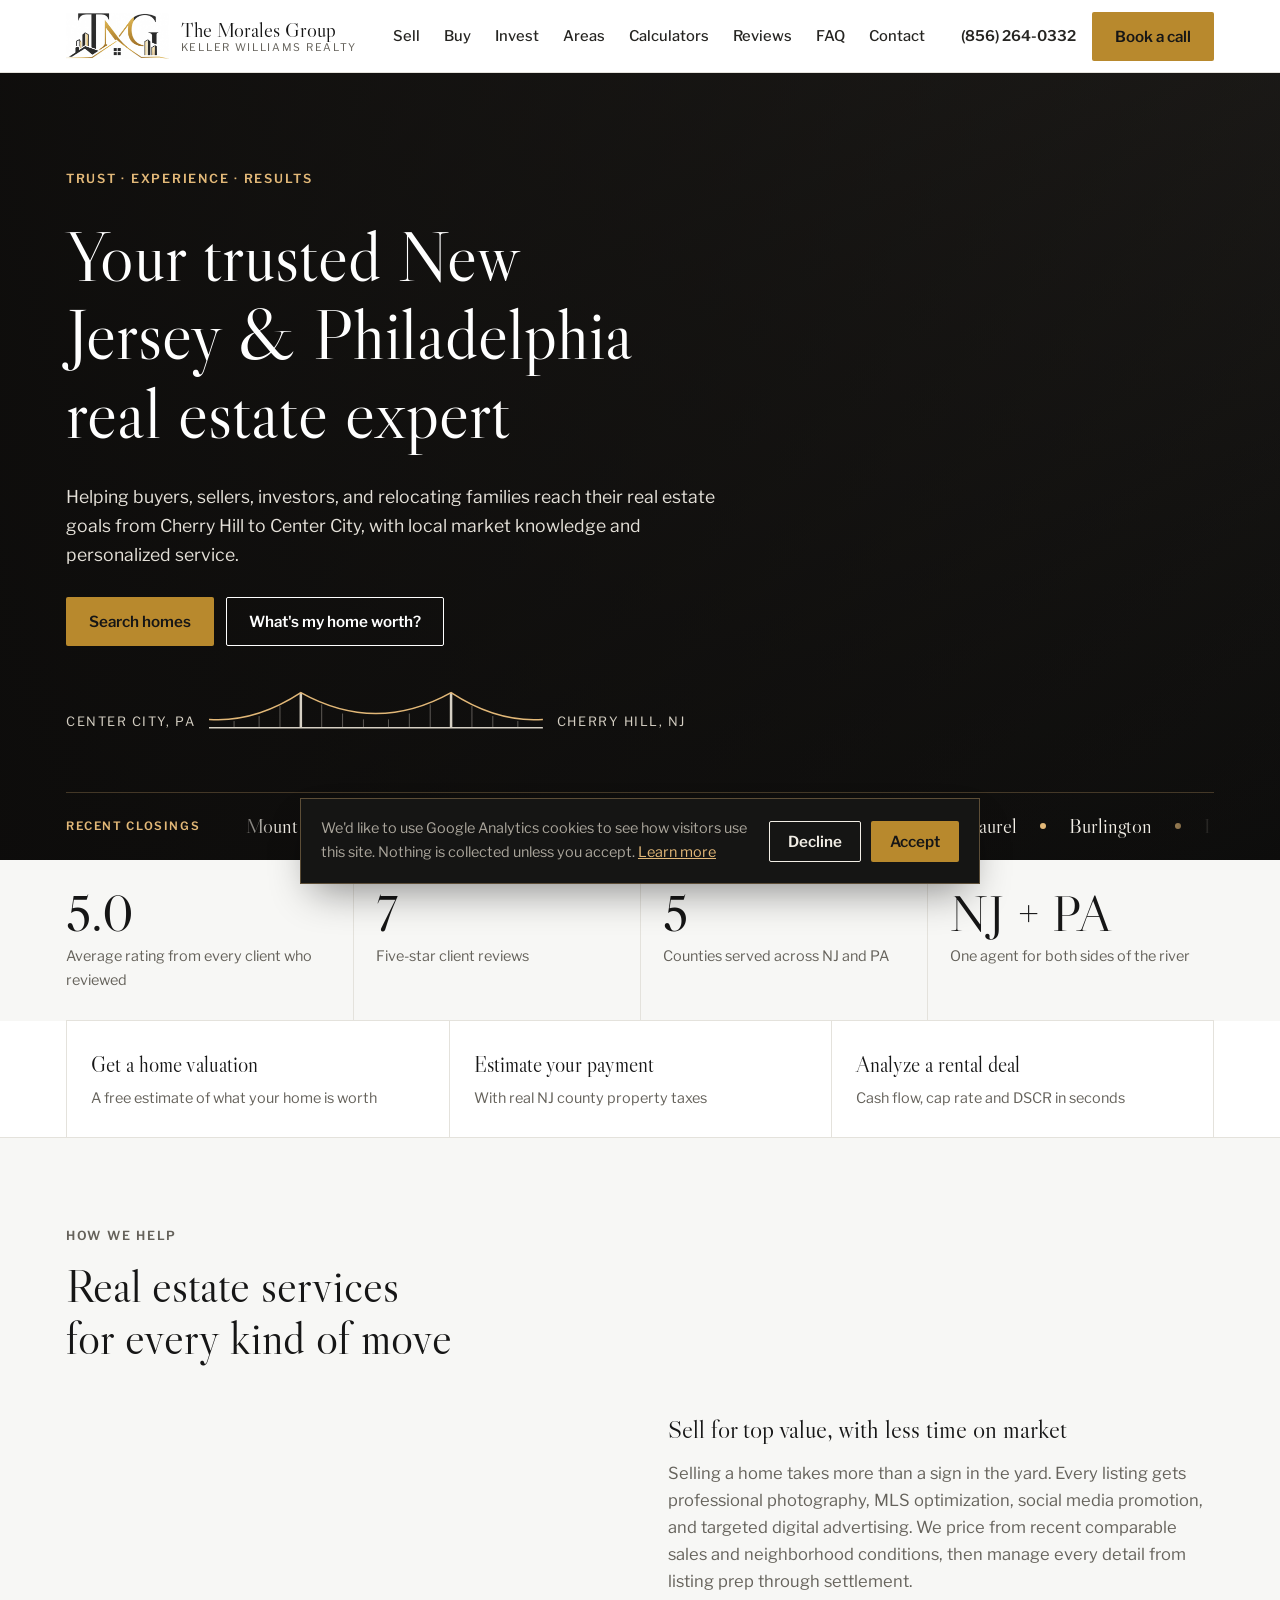
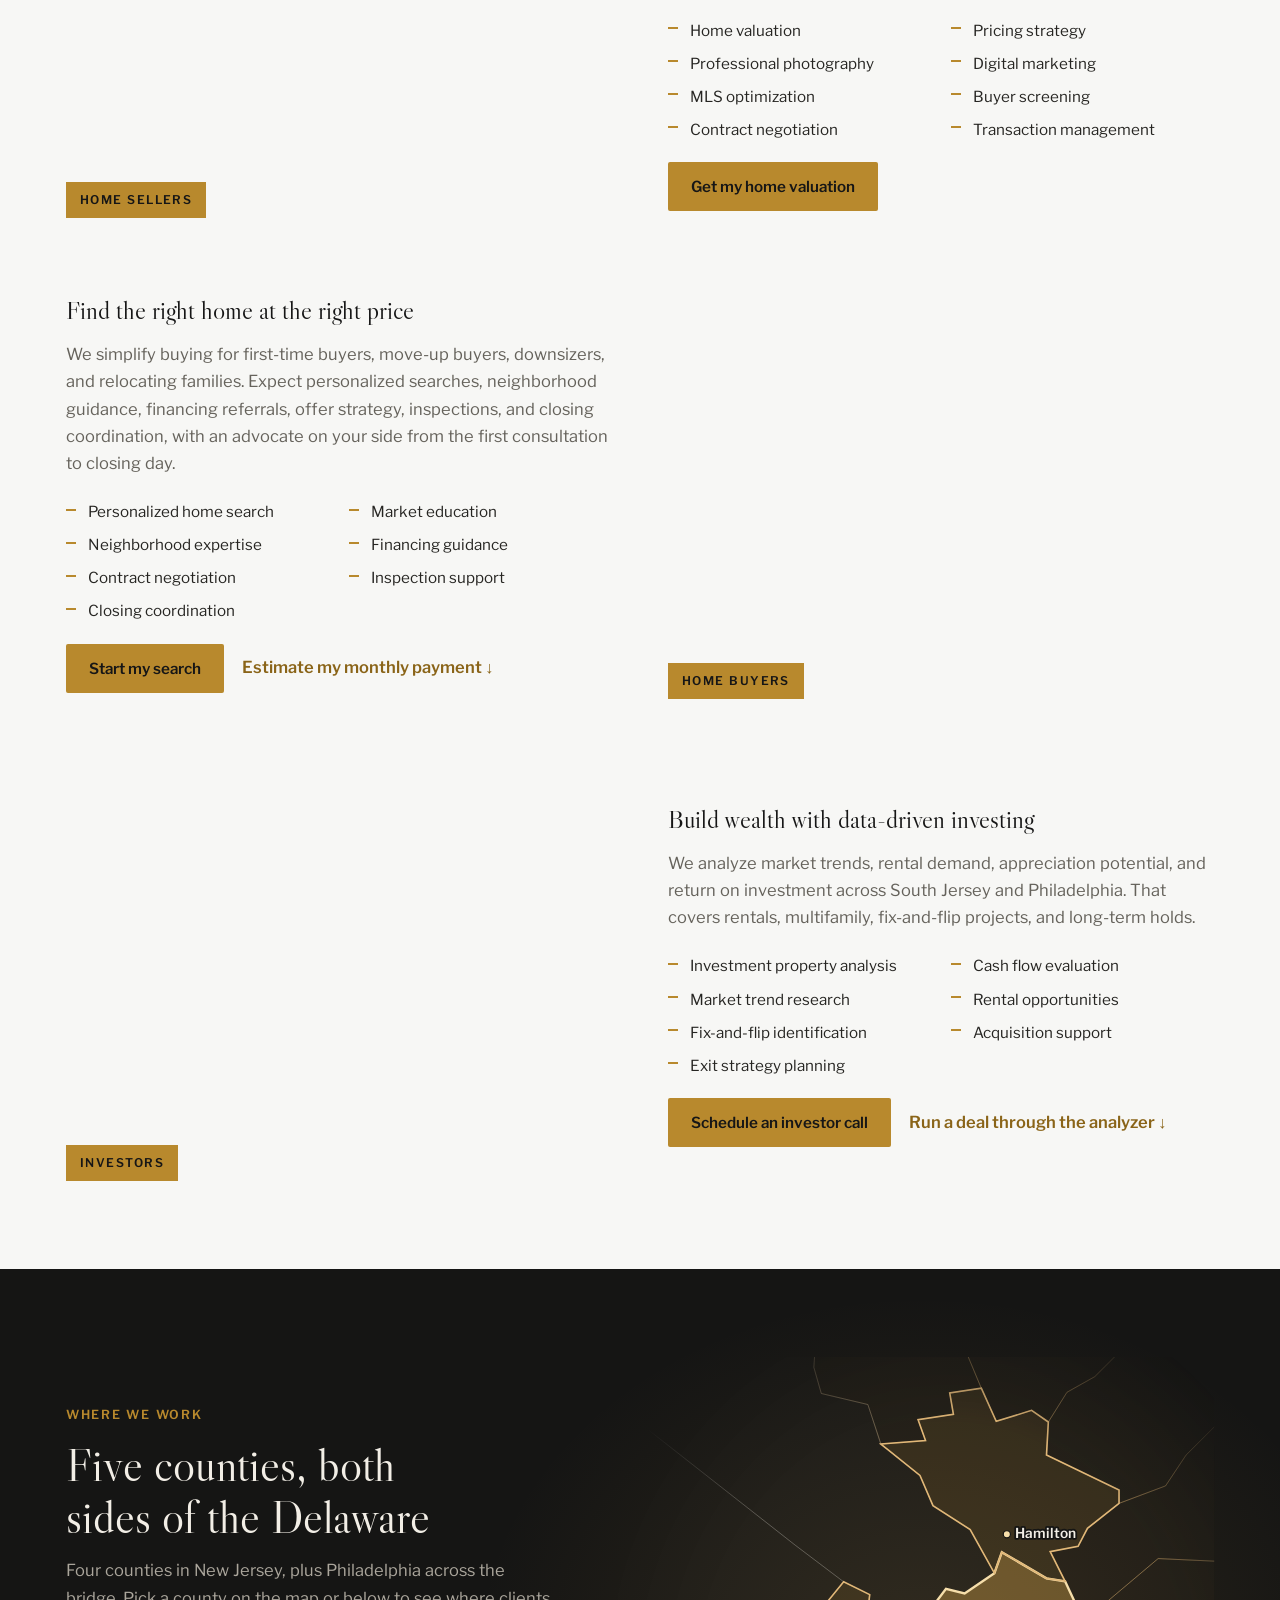
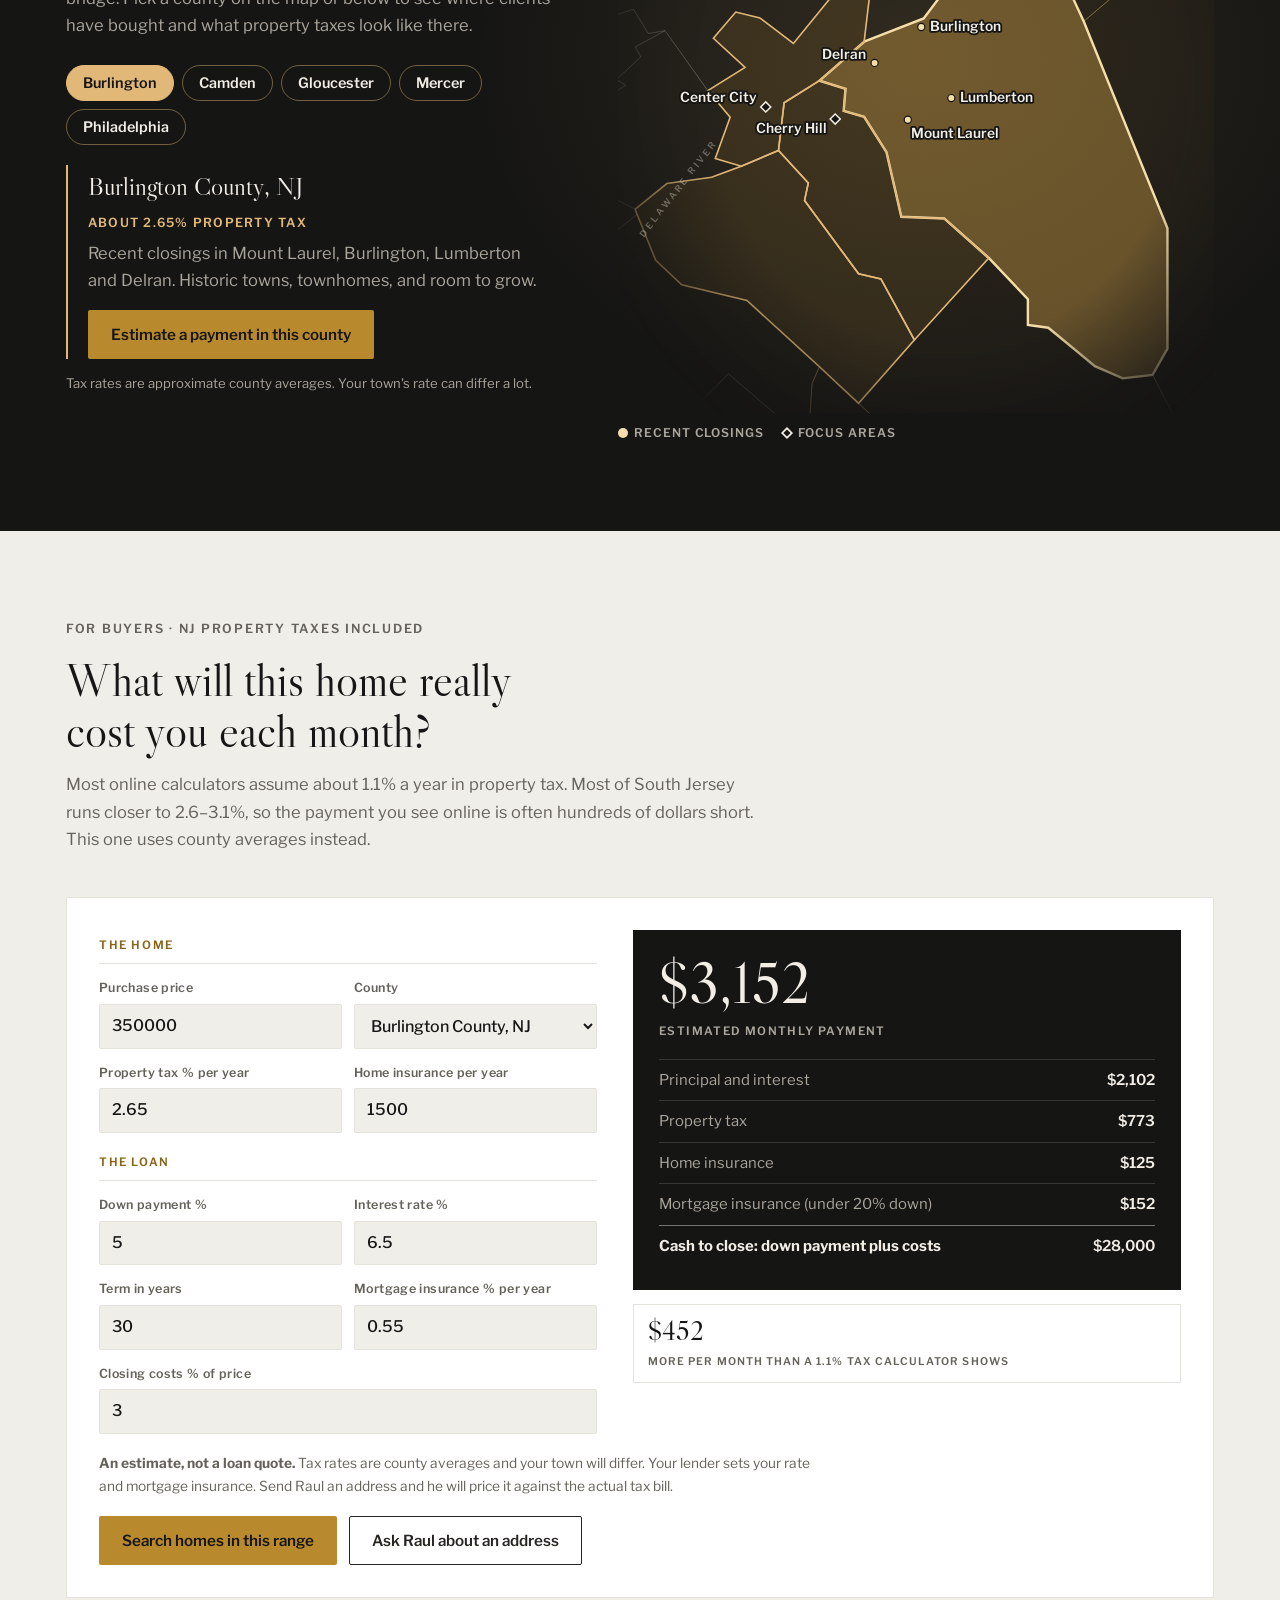
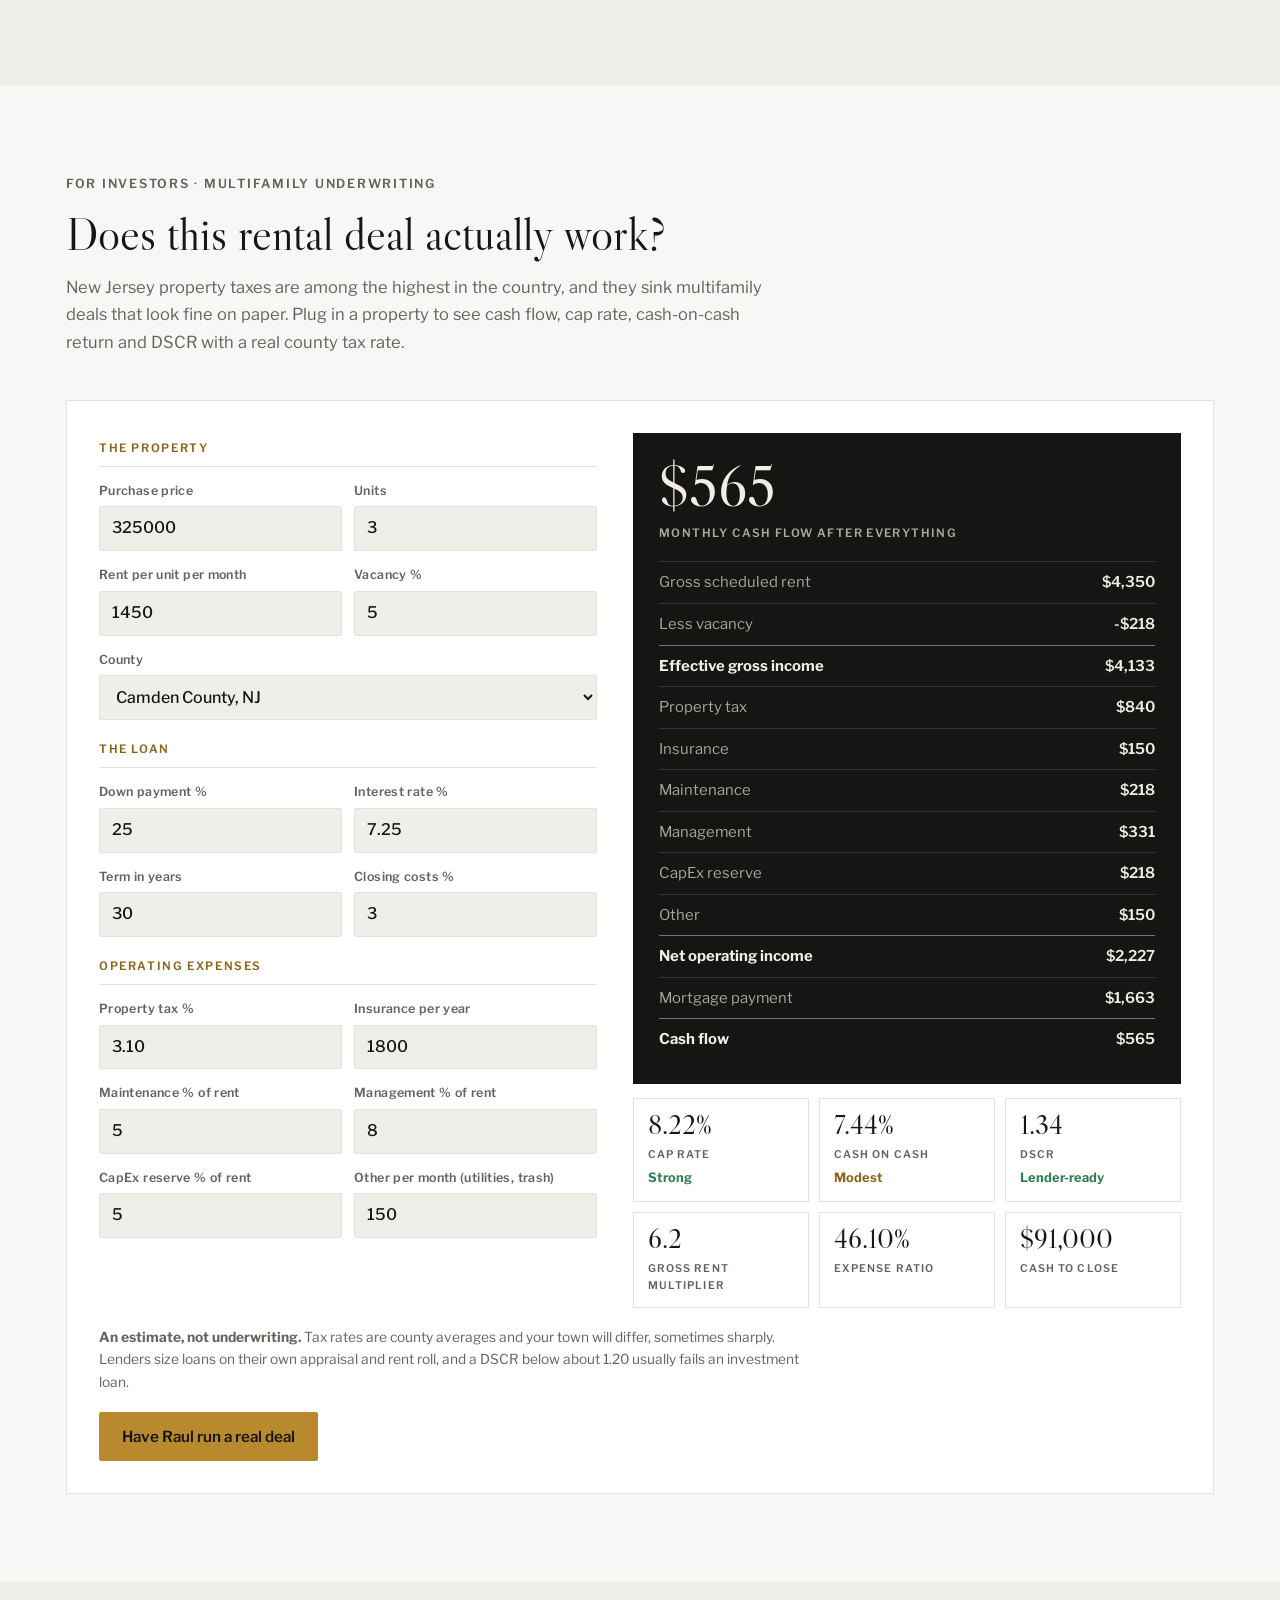
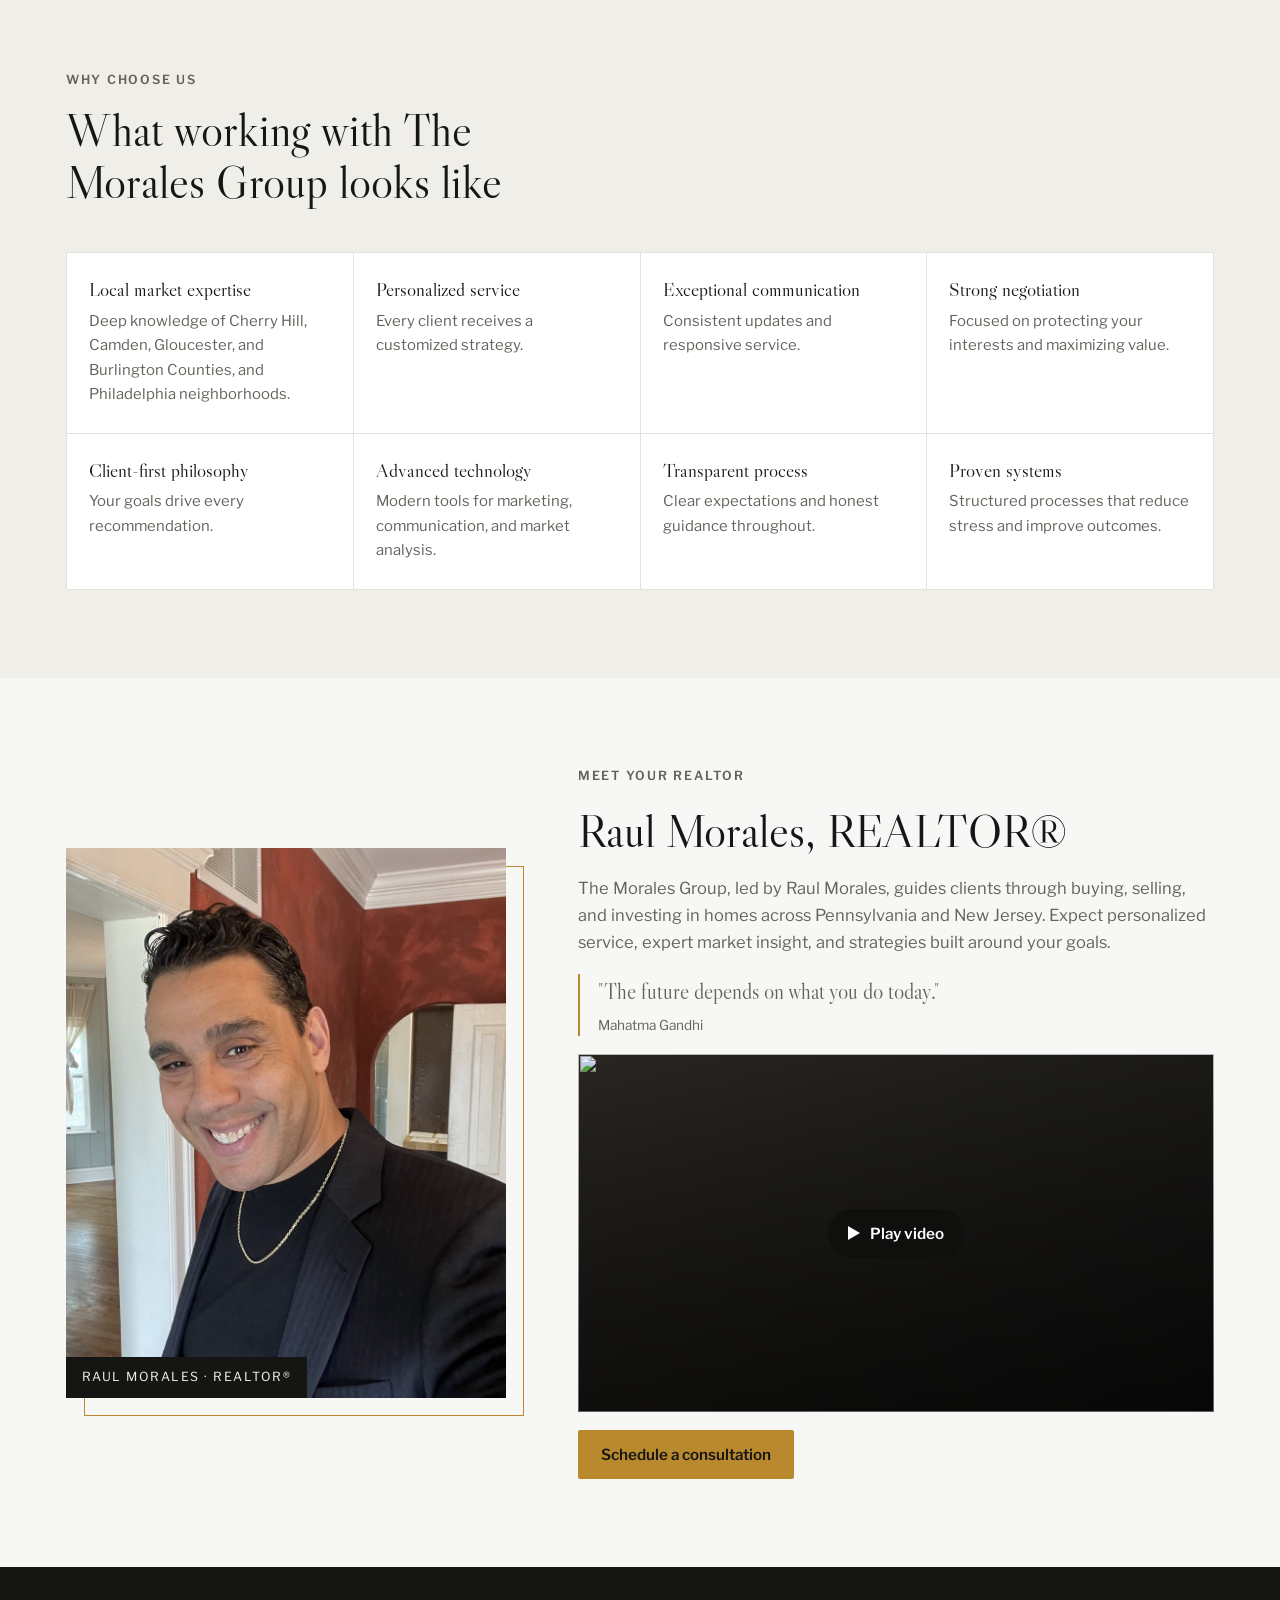
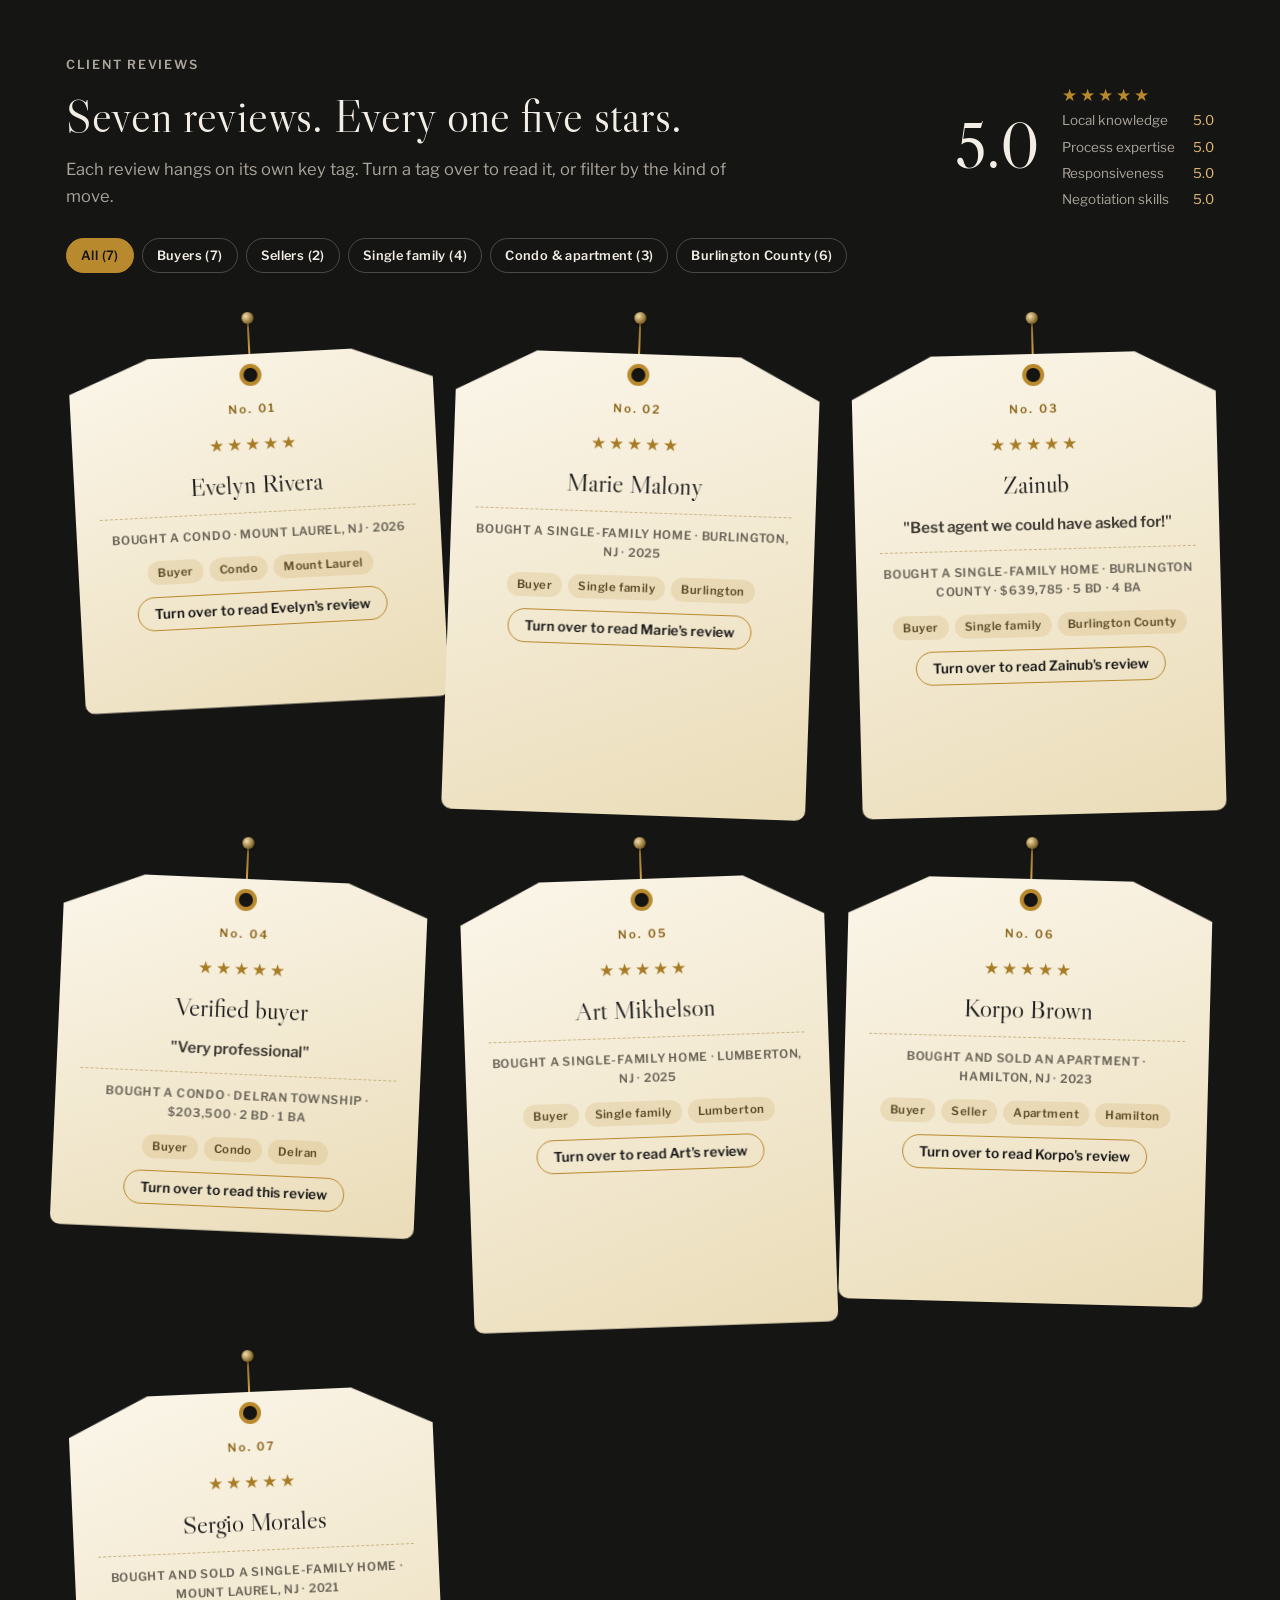
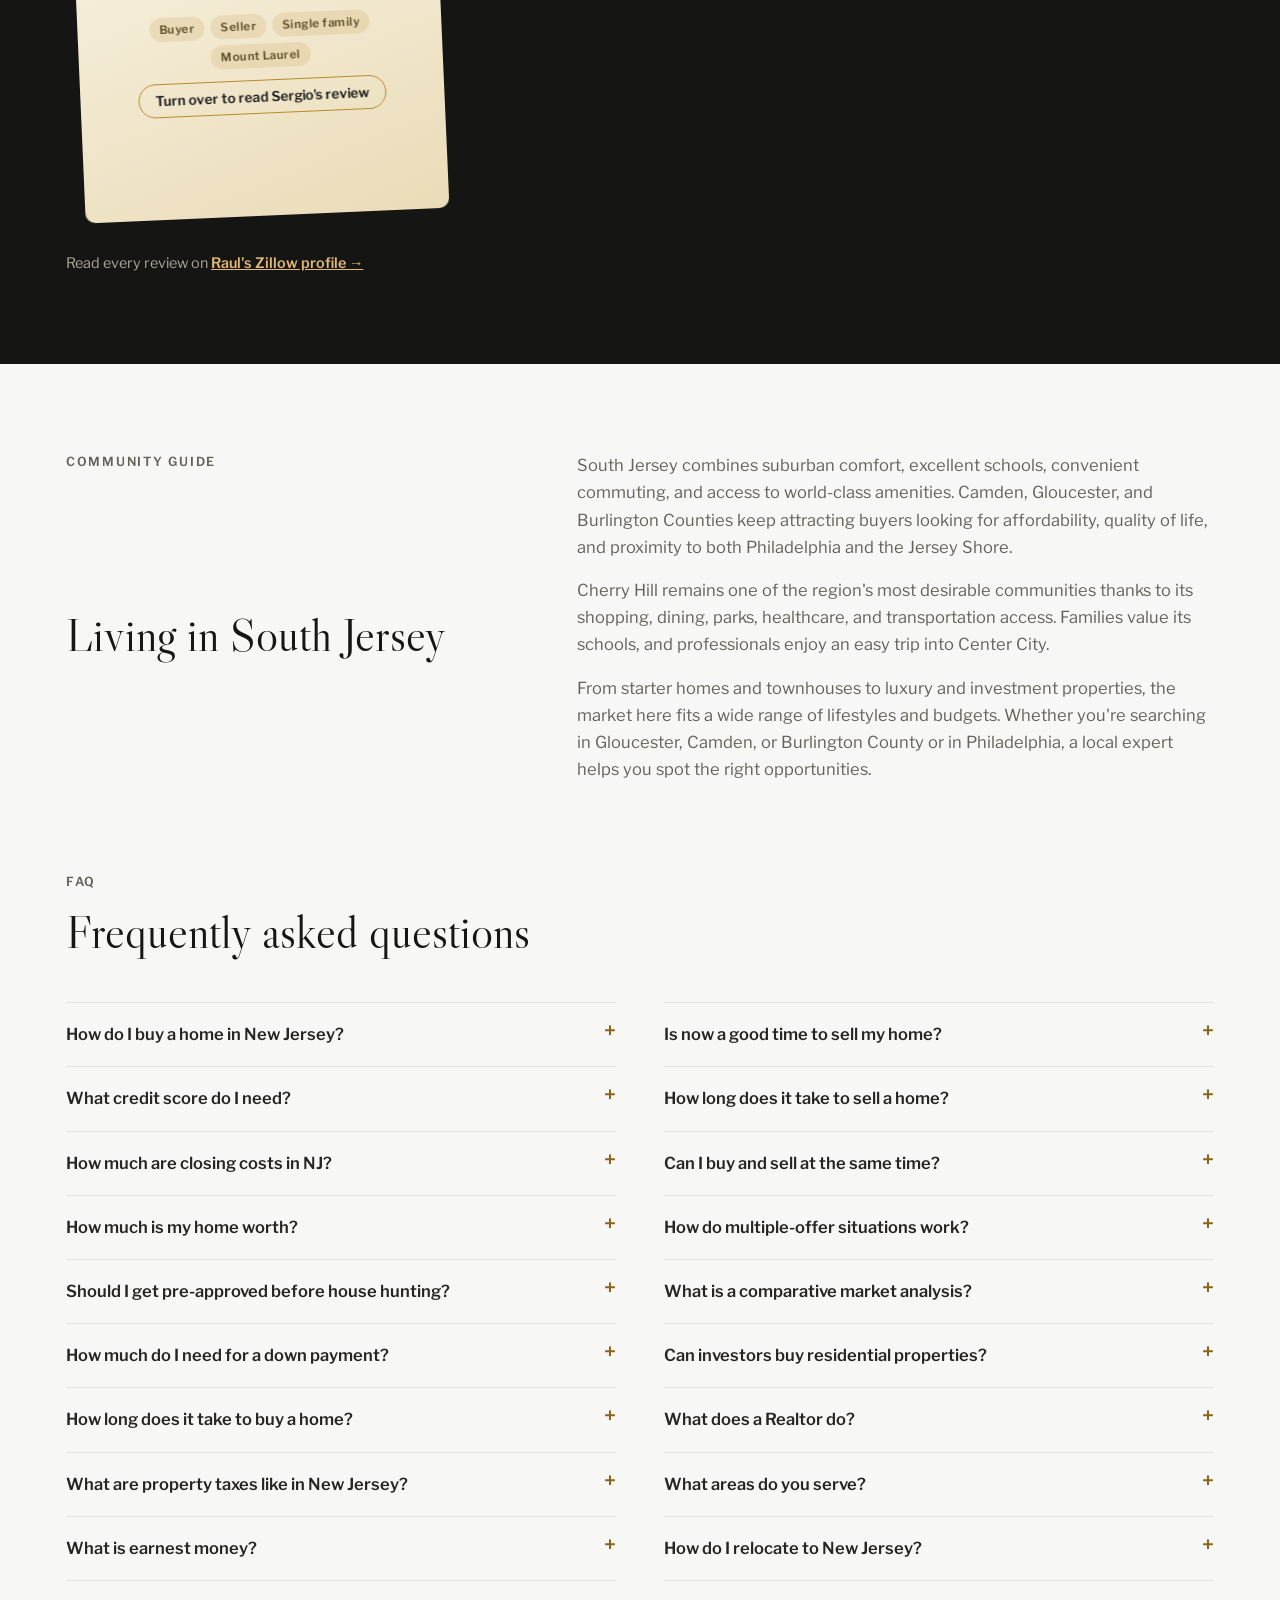
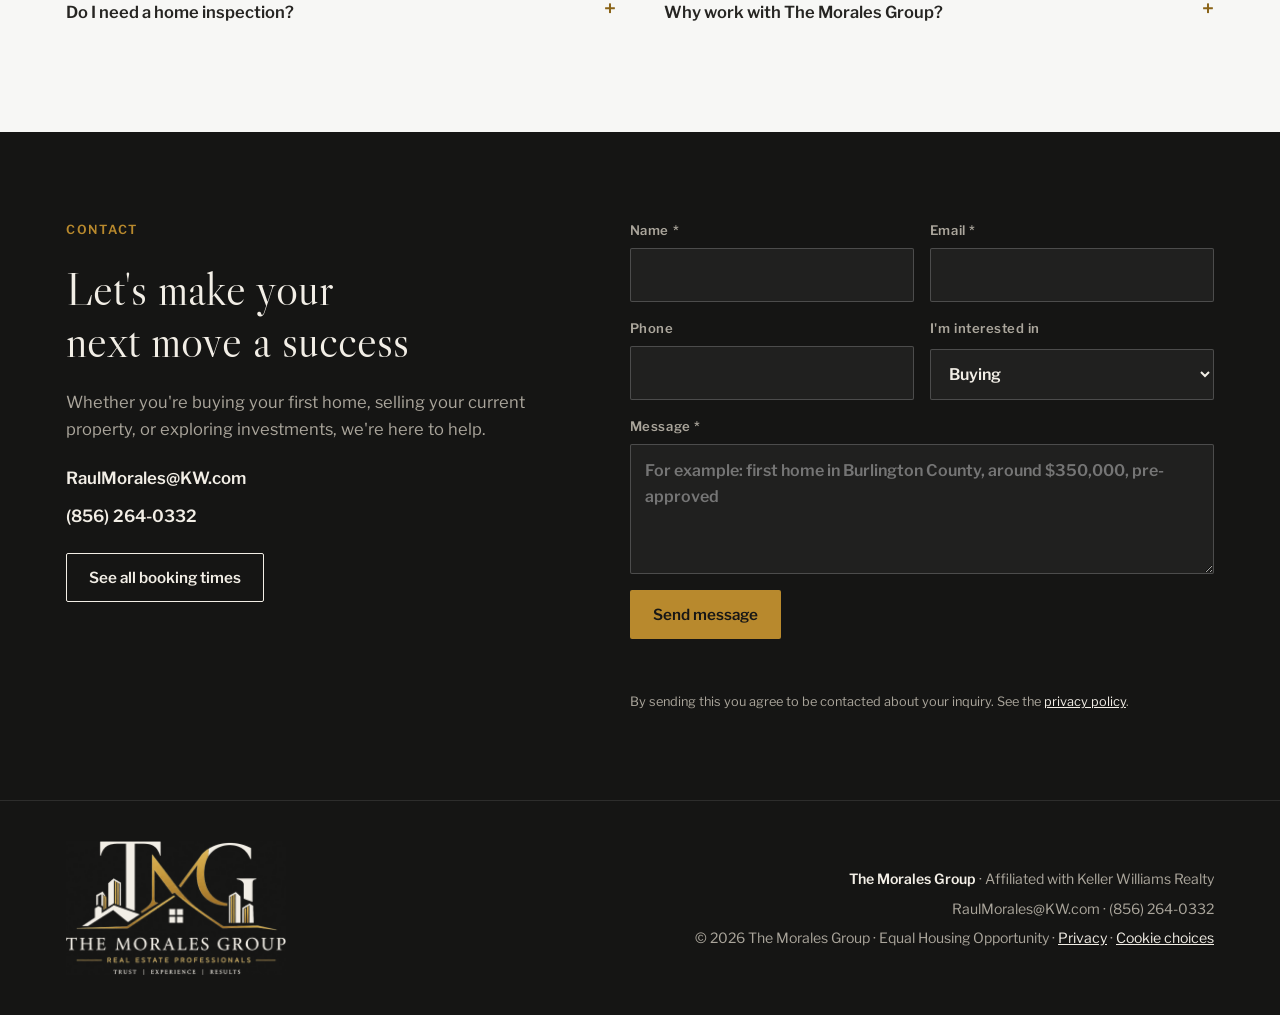
==== commit 84620673: "Load Google Analytics only after cookie consent Replace the always-on Google tag with a cookie banne" ====
--- a/docs/index.html
+++ b/docs/index.html
@@ -2,6 +2,7 @@
 <html lang="en">
 <head>
 <meta charset="utf-8">
+<meta name="ga-id" content="G-WDJJZKH1QP">
 <meta name="viewport" content="width=device-width, initial-scale=1, viewport-fit=cover">
 <title>The Morales Group | South Jersey &amp; Philadelphia Realtors · Raul Morales, Keller Williams</title>
 <meta name="description" content="Buying, selling or investing in Cherry Hill, Mount Laurel, Burlington County, Camden County or Philadelphia? Raul Morales and The Morales Group, Keller Williams Realty. Seven five-star reviews.">
@@ -603,10 +604,17 @@
     <div class="foot-meta">
       <span><b>The Morales Group</b> · Affiliated with Keller Williams Realty</span>
       <span>RaulMorales@KW.com · (856) 264-0332</span>
-      <span>© <span data-year>2026</span> The Morales Group · Equal Housing Opportunity · <a href="privacy/">Privacy</a></span>
+      <span>© <span data-year>2026</span> The Morales Group · Equal Housing Opportunity · <a href="privacy/">Privacy</a> · <a href="privacy/#cookies" data-cookie-open>Cookie choices</a></span>
     </div>
   </div>
 </footer>
+<div class="cookie" id="cookie" role="region" aria-label="Cookie choices" hidden>
+  <p>We'd like to use Google Analytics cookies to see how visitors use this site. Nothing is collected unless you accept. <a href="privacy/#cookies">Learn more</a></p>
+  <div class="cookie-actions">
+    <button type="button" class="btn btn-ghost" id="cookie-no">Decline</button>
+    <button type="button" class="btn btn-primary" id="cookie-yes">Accept</button>
+  </div>
+</div>
 <script src="assets/site.js" defer></script>
 </body>
 </html>
--- a/docs/assets/site.css
+++ b/docs/assets/site.css
@@ -339,6 +339,15 @@
 .page p,.page li{color:var(--muted)}
 .page p + p{margin-top:12px}
 
+/* Cookie banner */
+.cookie{position:fixed;z-index:20;left:max(16px,env(safe-area-inset-left,0px));right:max(16px,env(safe-area-inset-right,0px));bottom:calc(16px + env(safe-area-inset-bottom,0px));max-width:680px;margin-inline:auto;display:flex;flex-wrap:wrap;align-items:center;gap:14px 20px;padding:18px 20px;background:var(--band);color:var(--band-fg);border:1px solid rgba(226,184,120,.35);box-shadow:0 18px 40px -12px rgba(0,0,0,.45)}
+.cookie[hidden]{display:none}
+.cookie p{flex:1 1 320px;font-size:.9rem;color:var(--band-muted)}
+.cookie a{color:var(--gold-soft)}
+.cookie-actions{display:flex;gap:10px}
+.cookie .btn{padding:10px 18px}
+.cookie .btn-ghost{color:var(--band-fg)}
+
 /* Footer */
 footer{background:var(--band);color:var(--band-muted);border-top:1px solid rgba(255,255,255,.1);font-size:.88rem}
 footer .wrap{padding-block:40px;display:flex;flex-wrap:wrap;justify-content:space-between;align-items:center;gap:20px 32px}
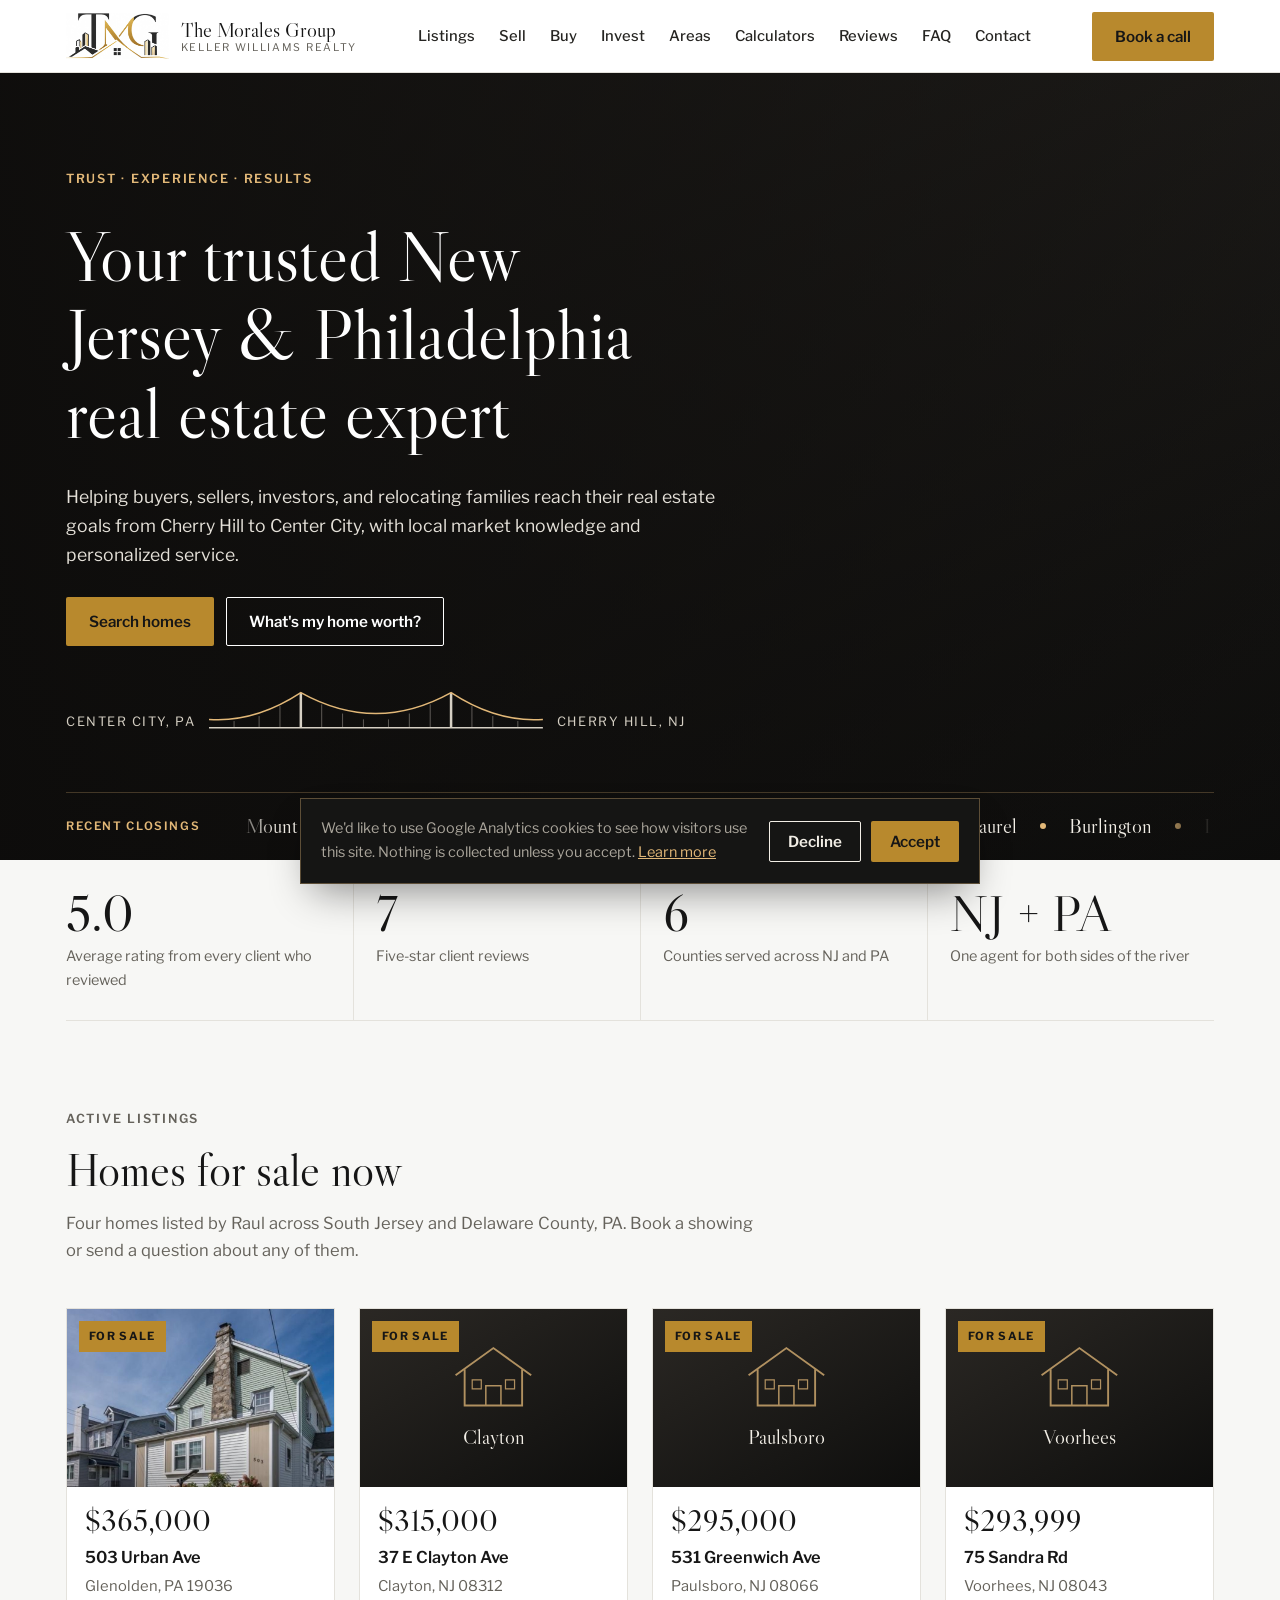
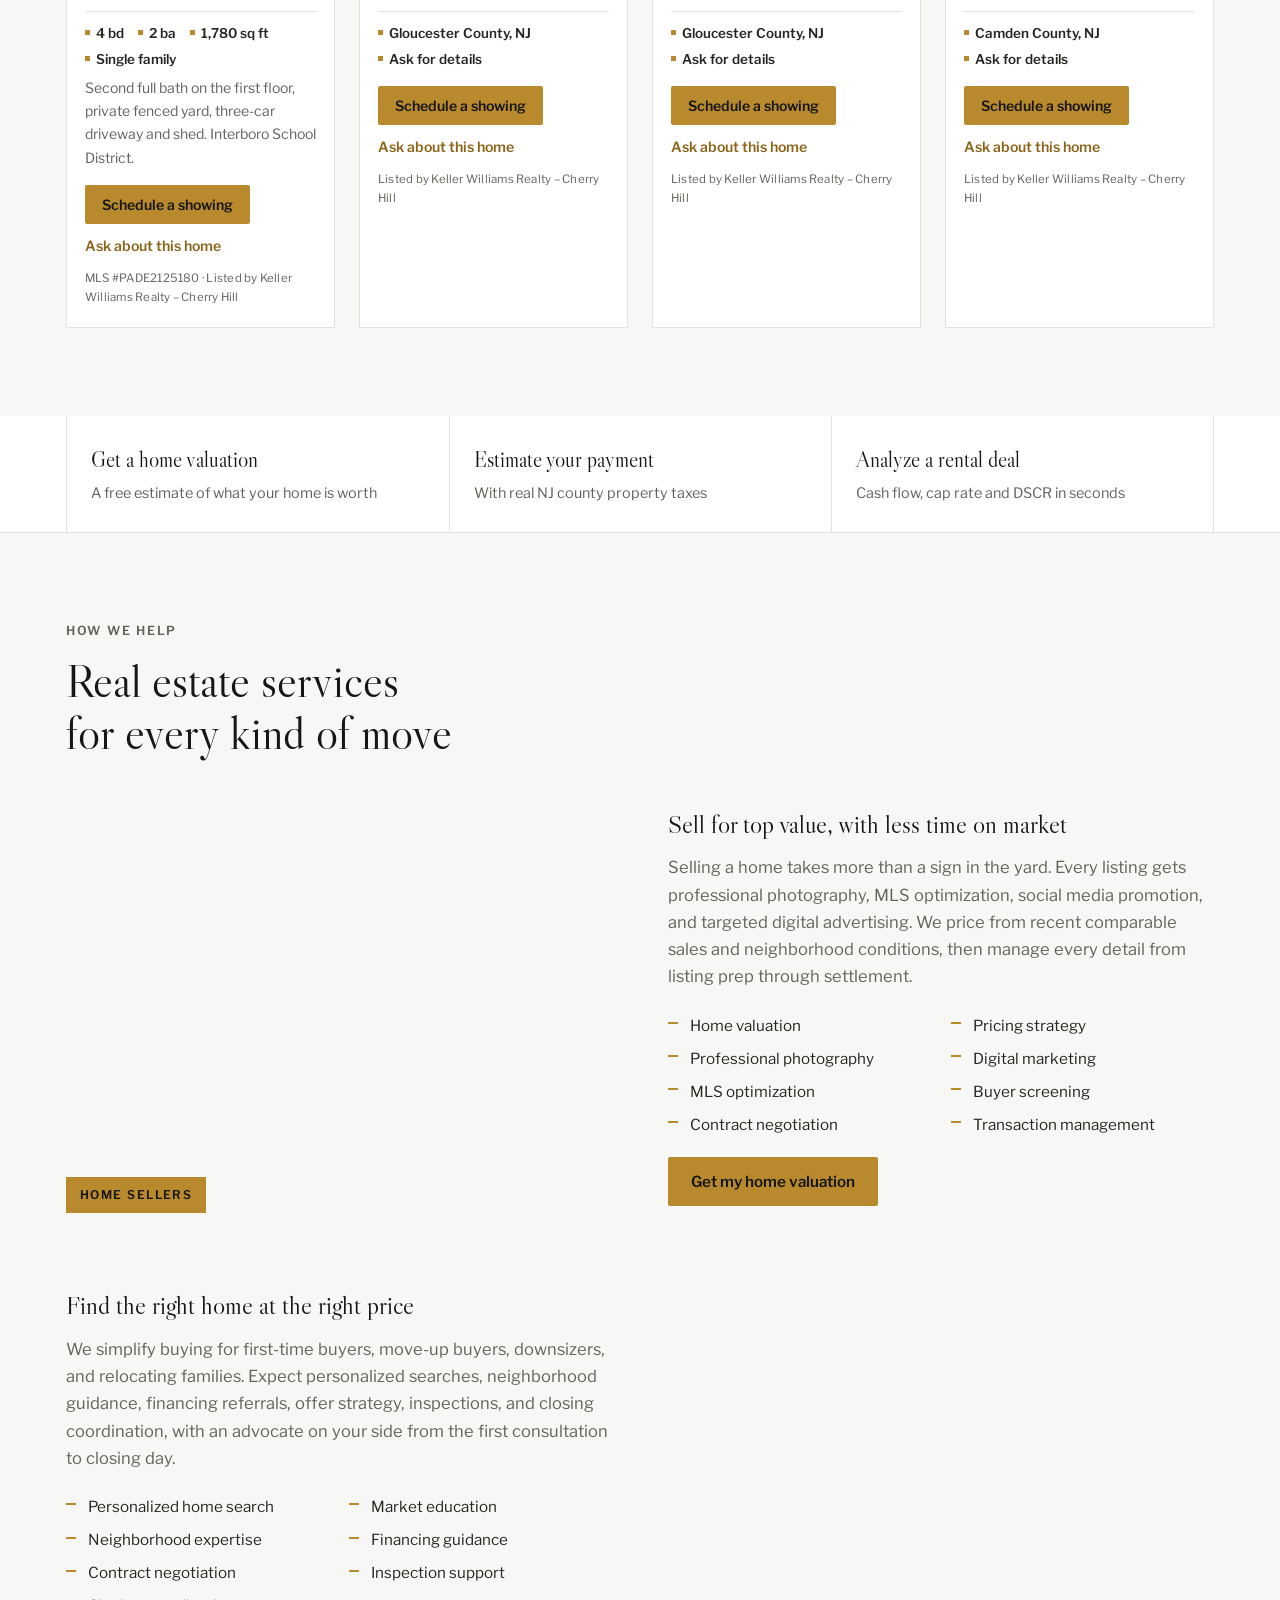
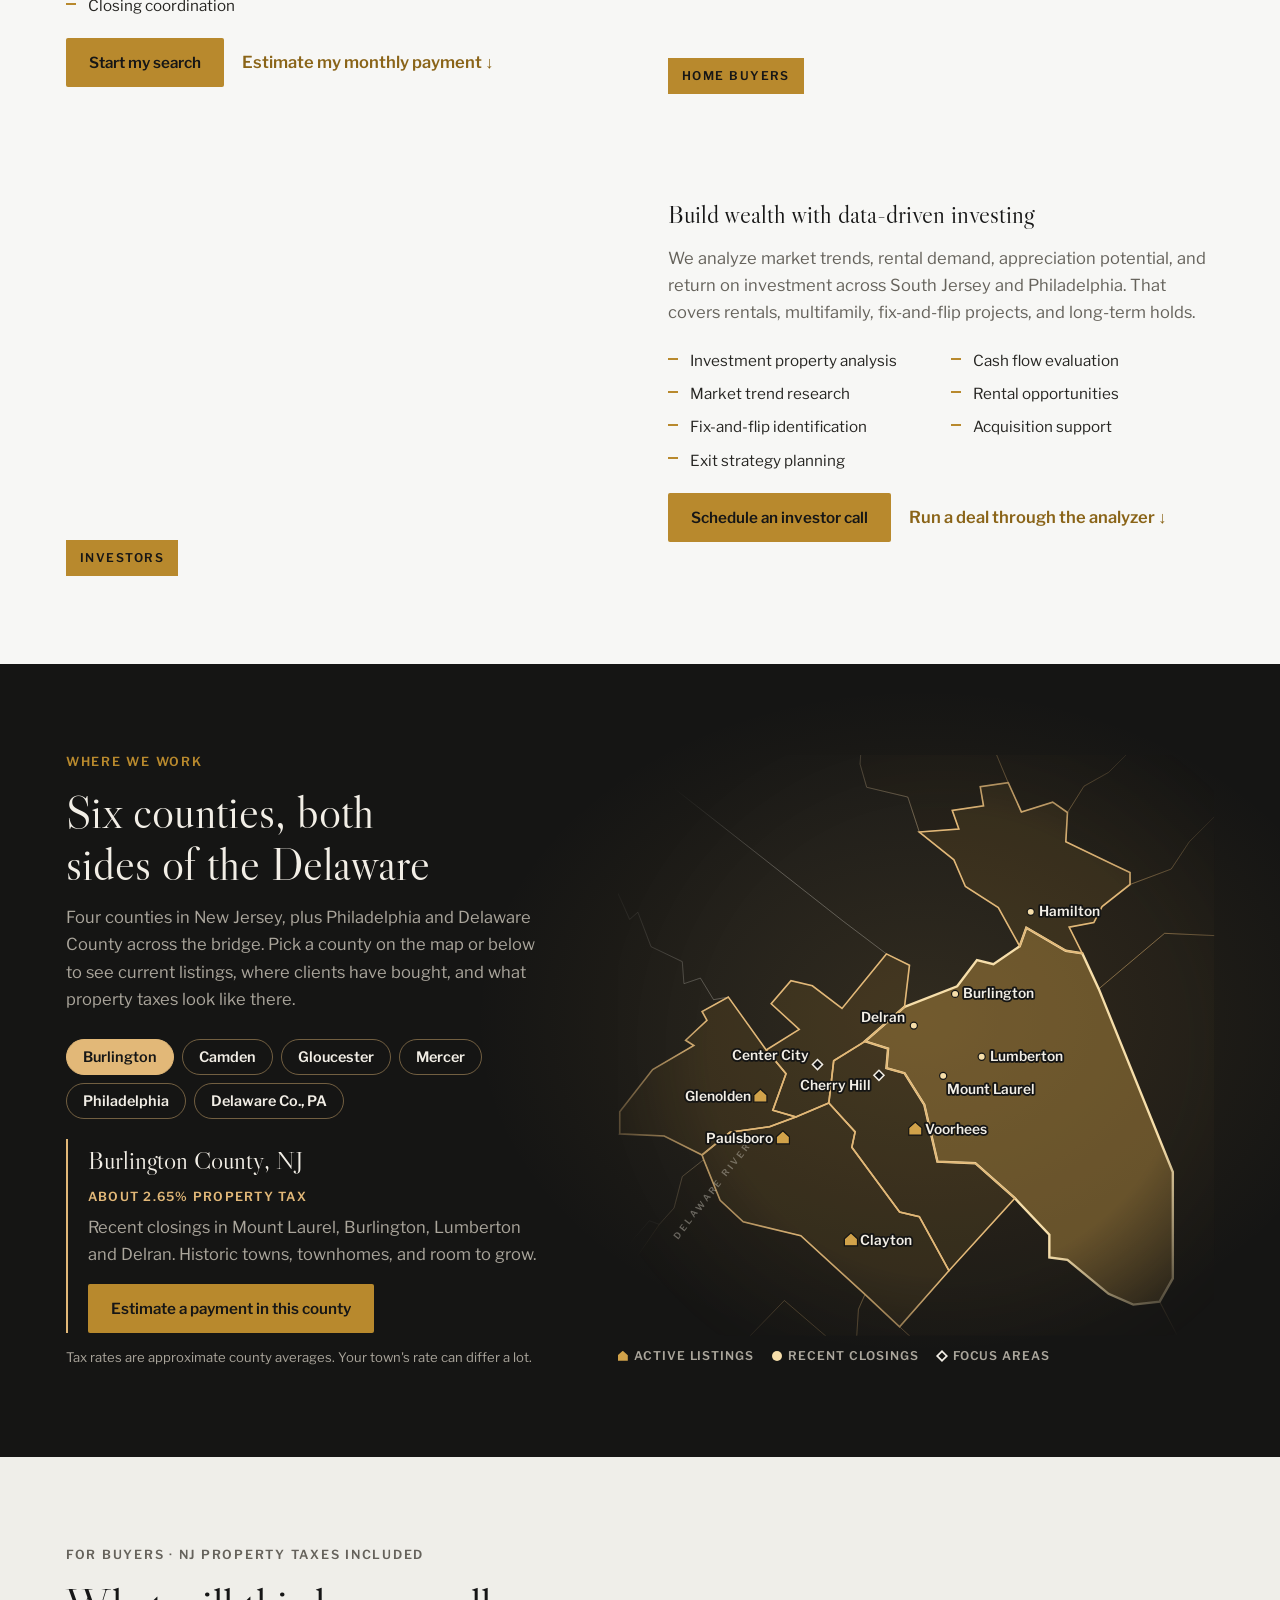
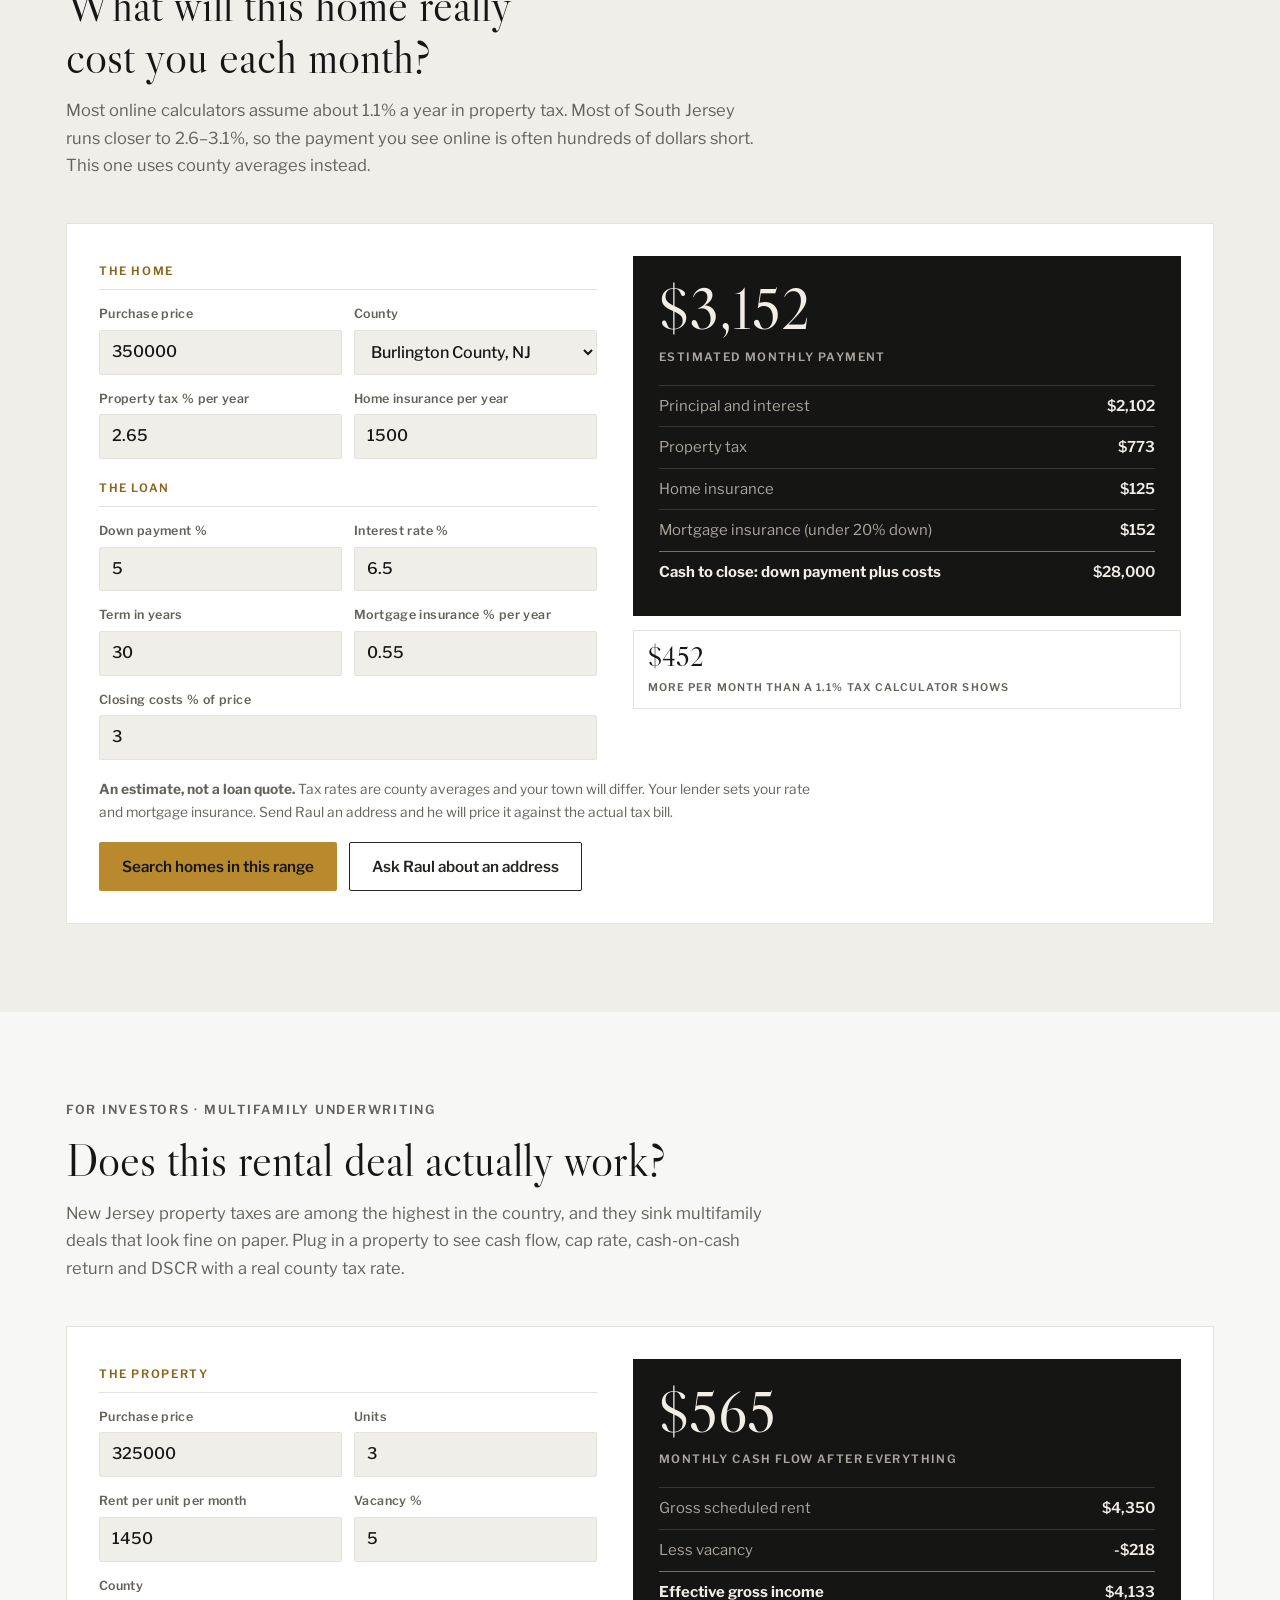
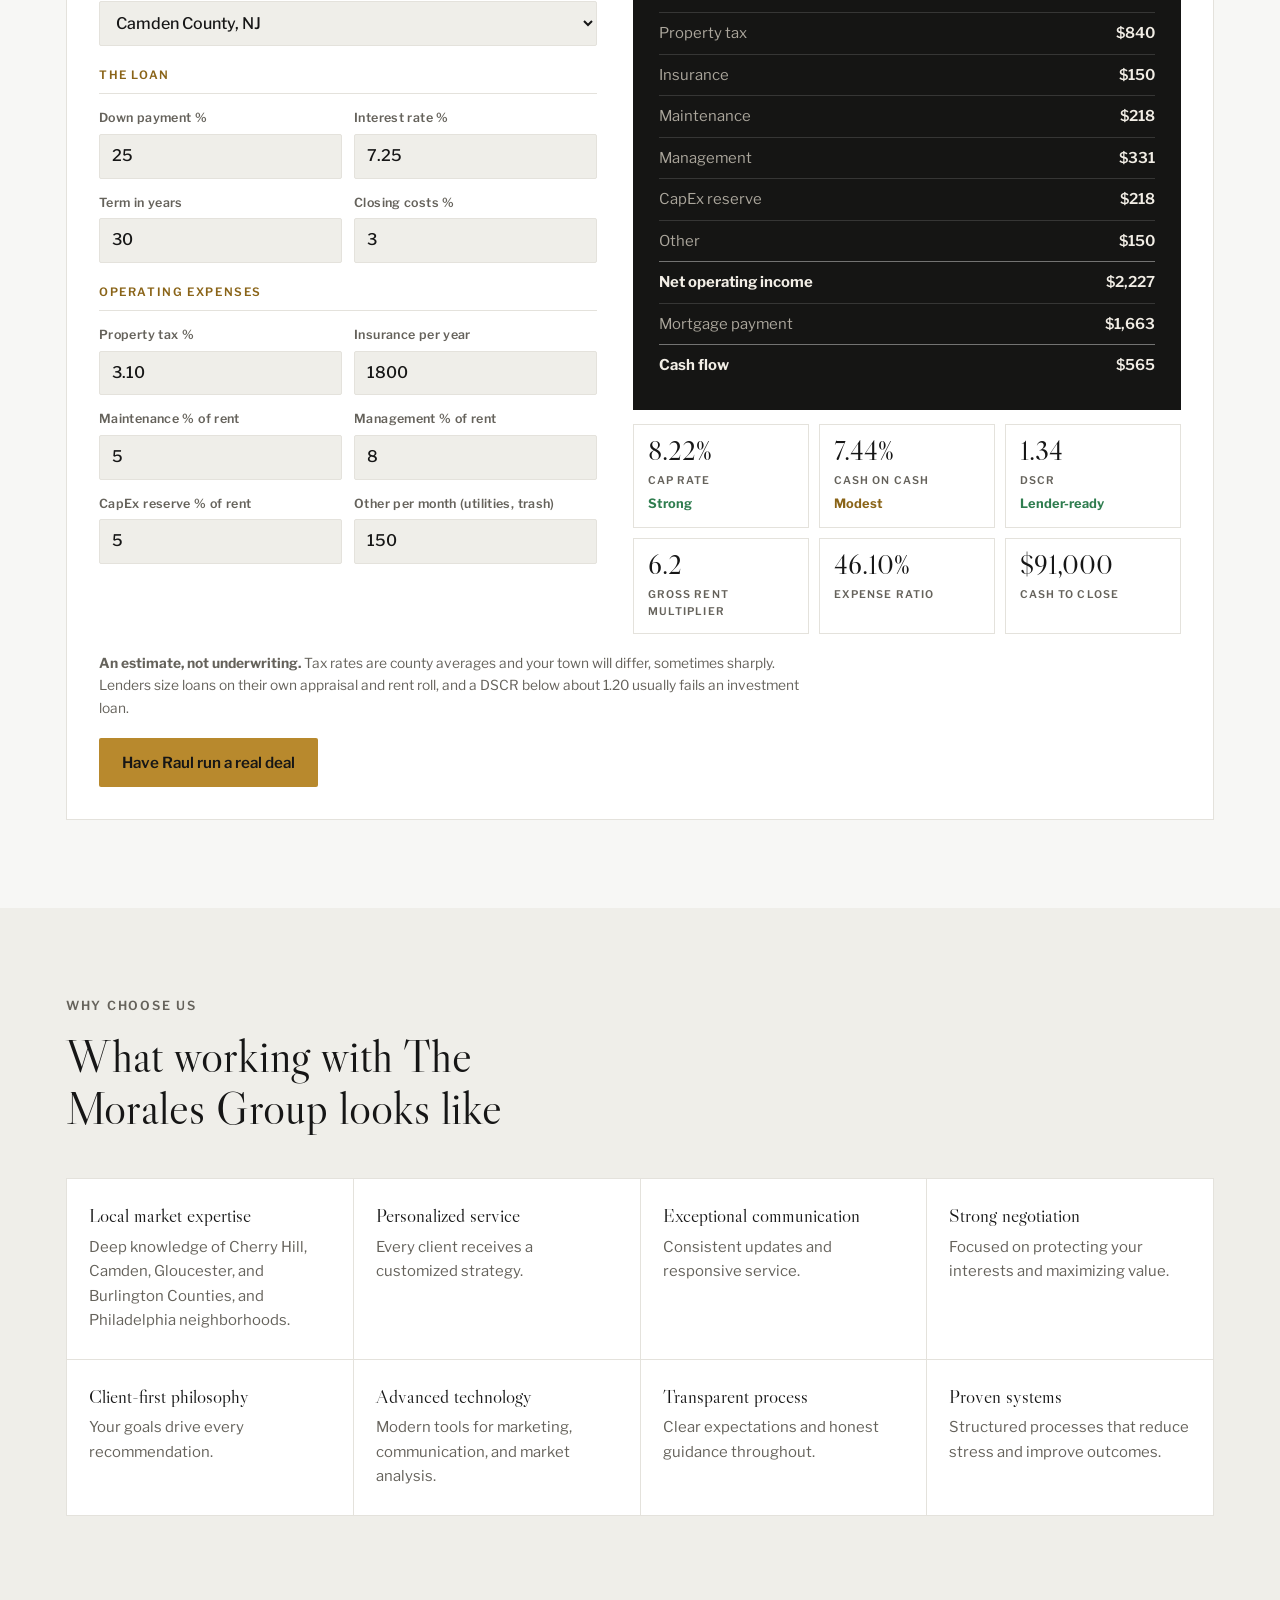
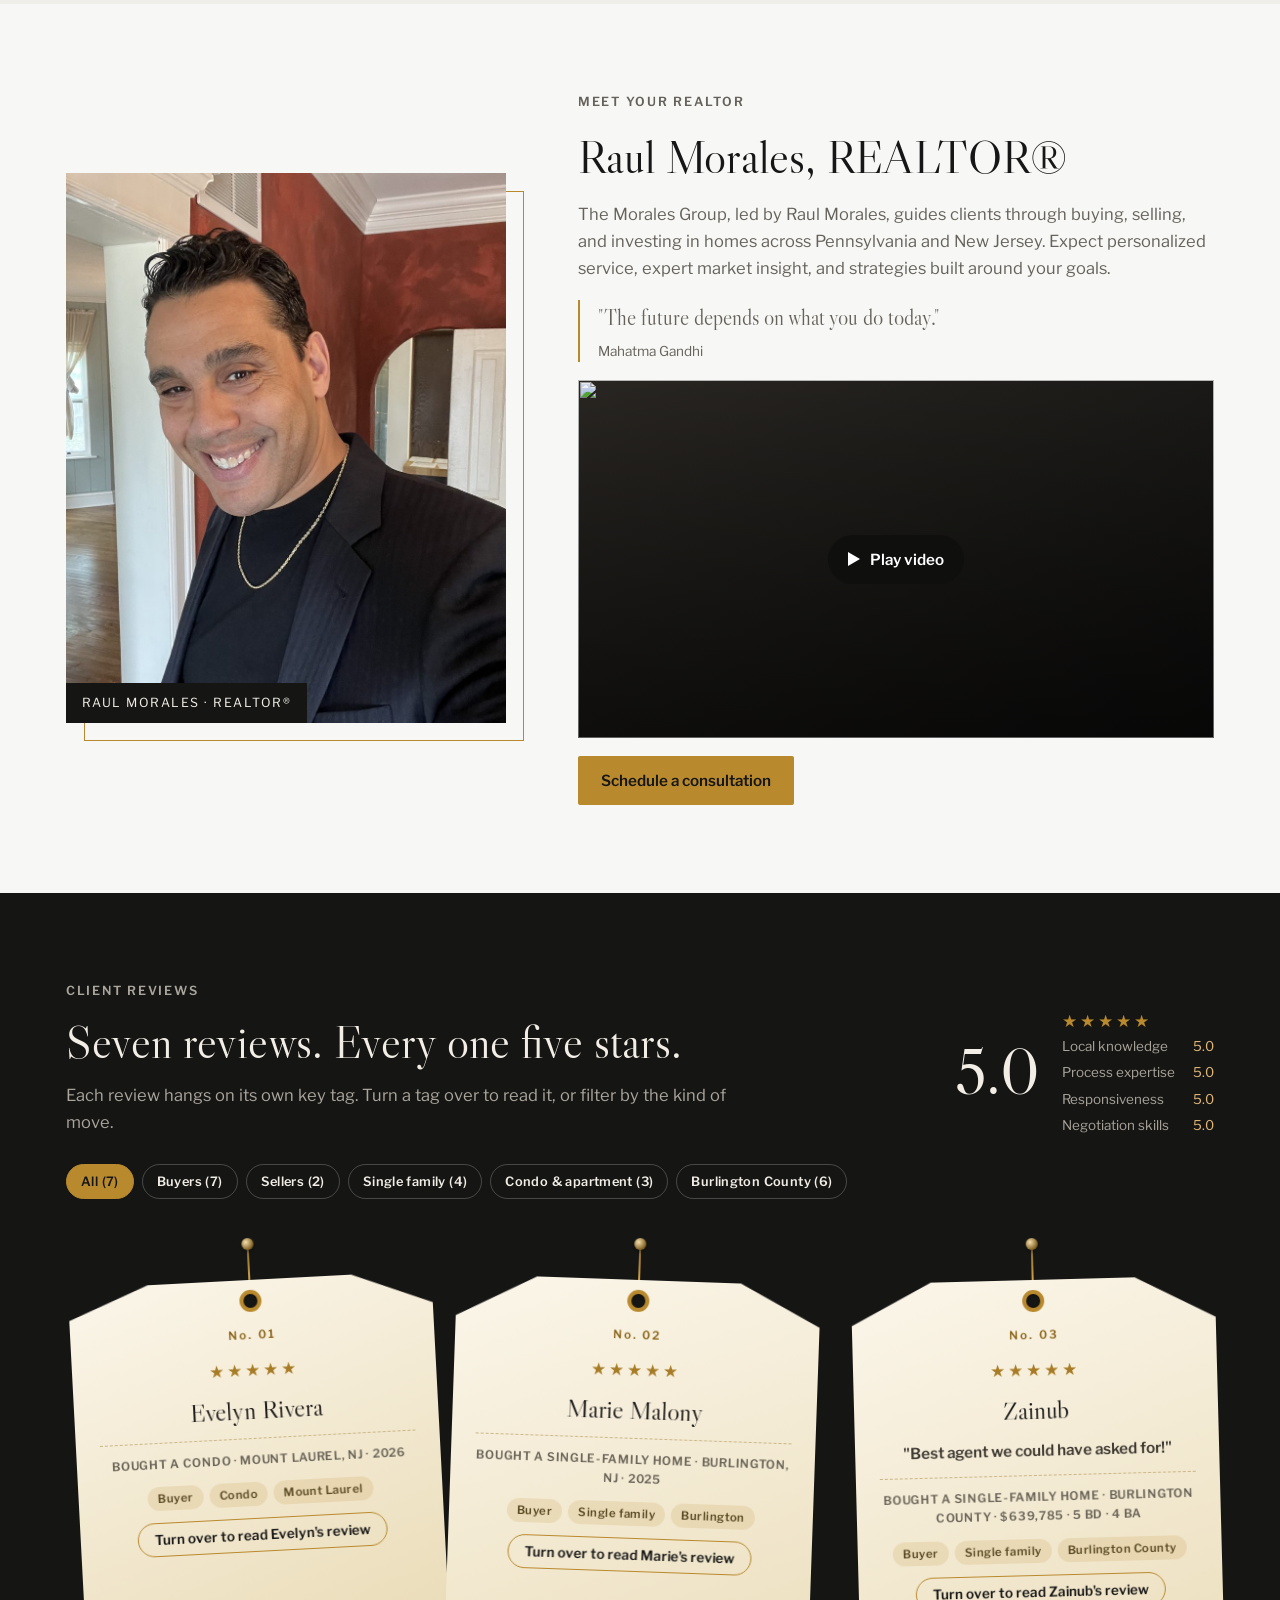
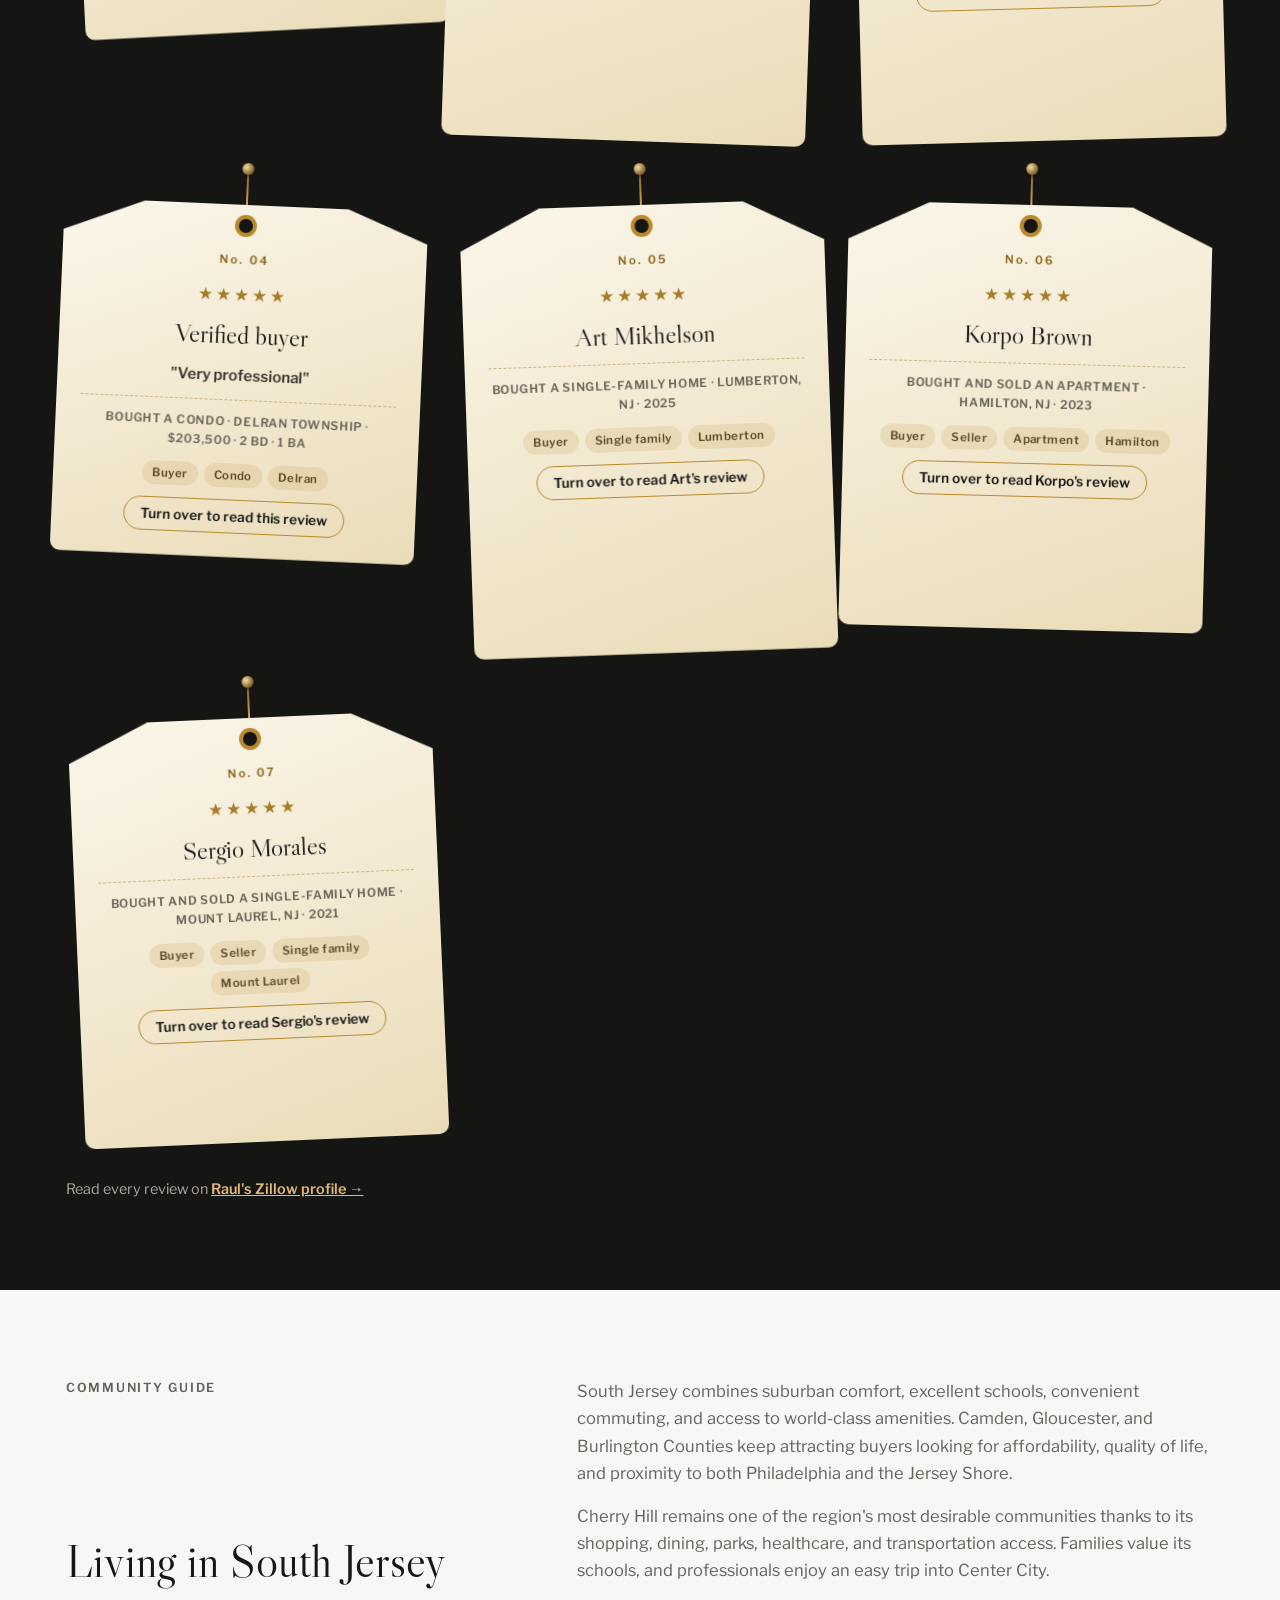
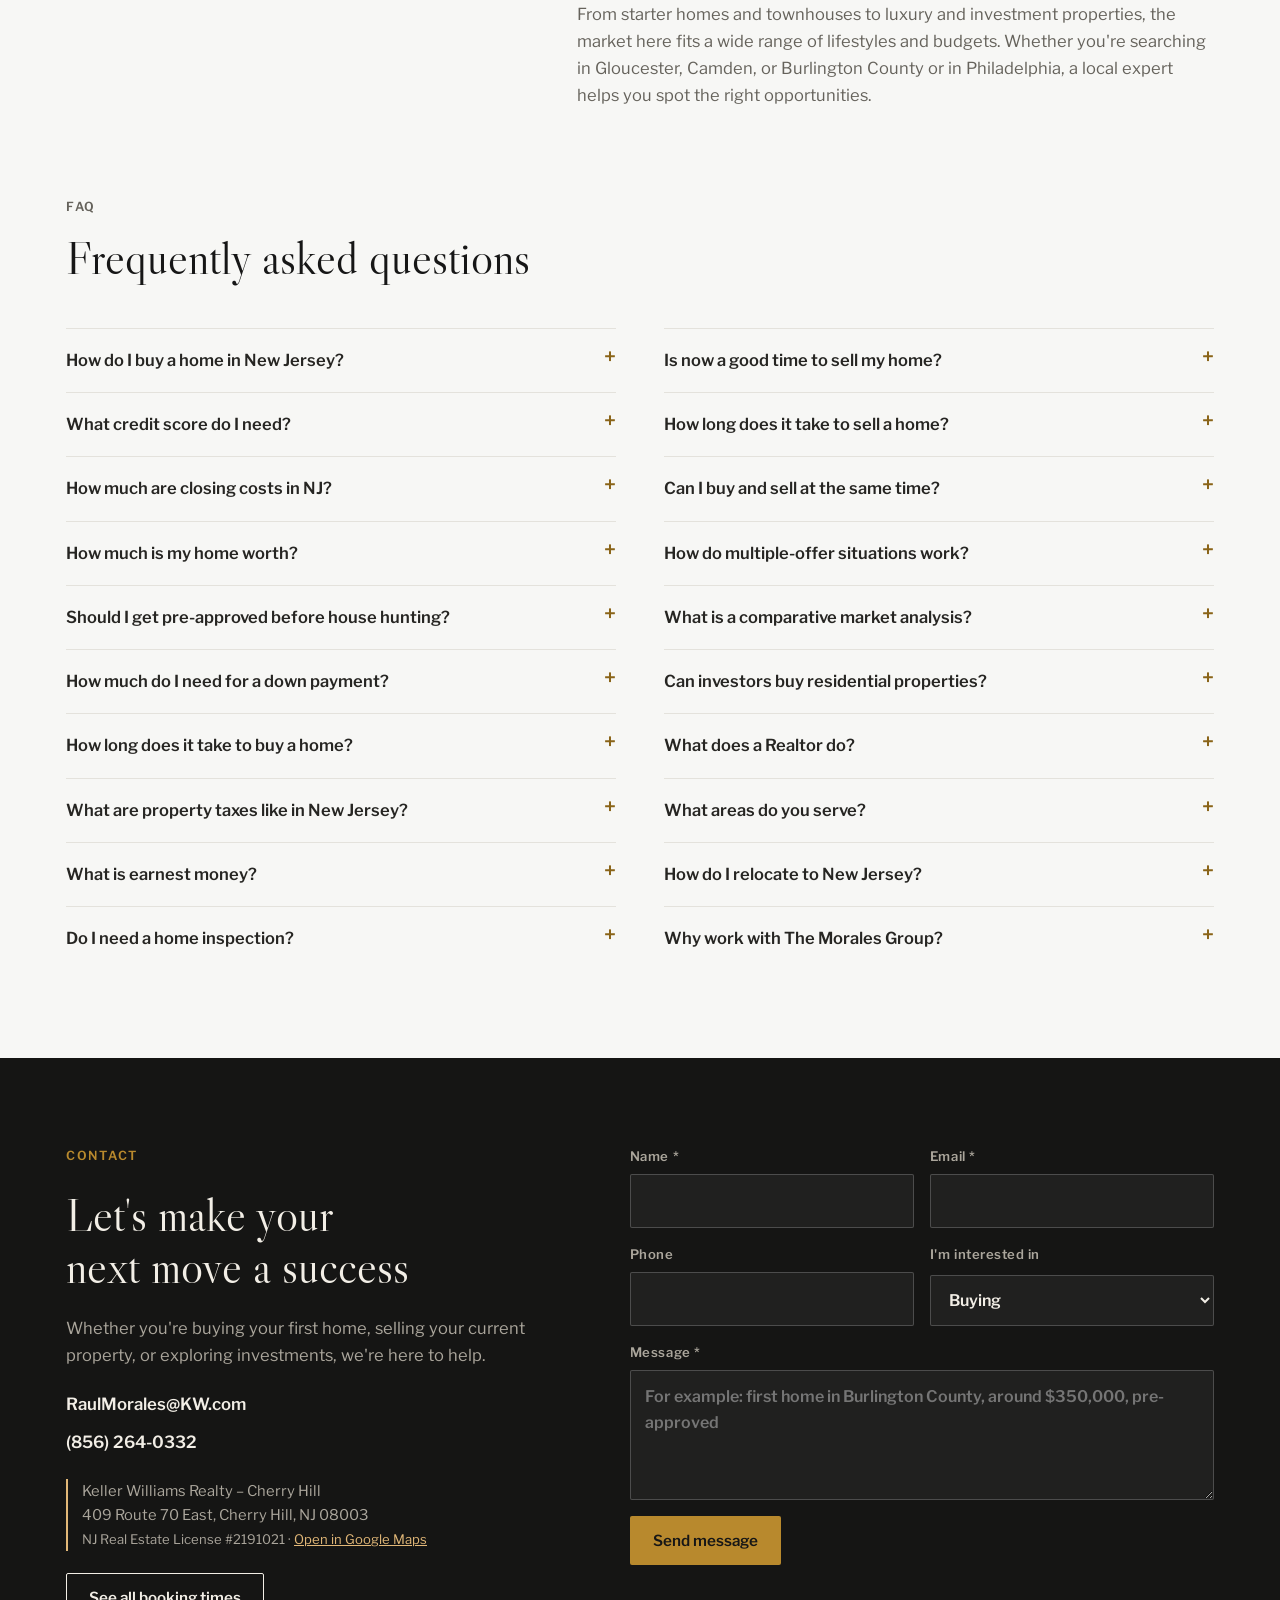
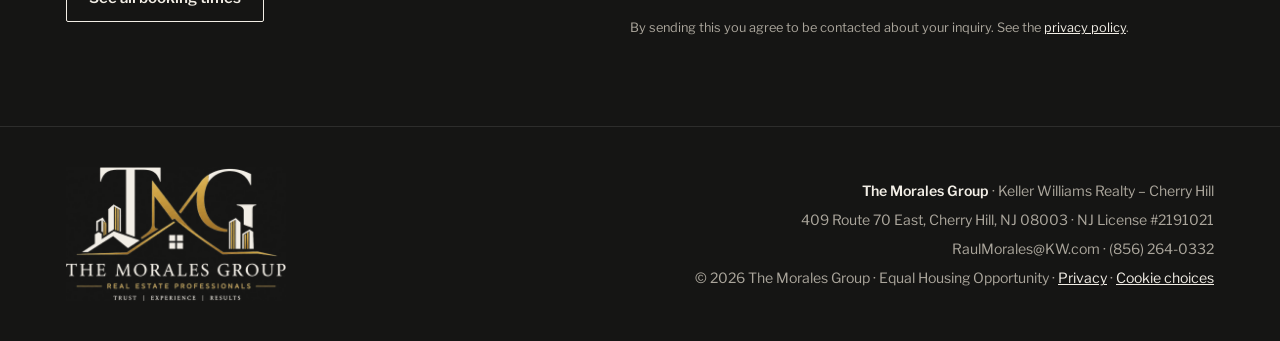
==== commit 138256b8: "Add active listings, Delaware County, and brokerage details - Homes for sale now: 503 Urban Ave (Gle" ====
--- a/docs/index.html
+++ b/docs/index.html
@@ -20,8 +20,8 @@
 <link rel="preconnect" href="https://fonts.gstatic.com" crossorigin>
 <link rel="stylesheet" href="https://fonts.googleapis.com/css2?family=Libre+Caslon+Display&family=Libre+Franklin:ital,wght@0,400;0,500;0,600;0,700;1,400&display=swap">
 <link rel="stylesheet" href="assets/site.css">
-<script type="application/ld+json">{"@context": "https://schema.org", "@type": "RealEstateAgent", "name": "The Morales Group", "url": "https://sjpahomes2go.com/", "image": "https://sjpahomes2go.com/images/logo.png", "telephone": "+1-856-264-0332", "email": "RaulMorales@KW.com", "employee": {"@type": "Person", "name": "Raul Morales", "jobTitle": "REALTOR®", "image": "https://sjpahomes2go.com/images/raul-morales.jpg"}, "parentOrganization": {"@type": "Organization", "name": "Keller Williams Realty"}, "areaServed": [{"@type": "AdministrativeArea", "name": "Burlington County, NJ"}, {"@type": "AdministrativeArea", "name": "Camden County, NJ"}, {"@type": "AdministrativeArea", "name": "Gloucester County, NJ"}, {"@type": "AdministrativeArea", "name": "Mercer County, NJ"}, {"@type": "AdministrativeArea", "name": "Philadelphia County, PA"}]}</script>
-<script type="application/ld+json">{"@context": "https://schema.org", "@type": "FAQPage", "mainEntity": [{"@type": "Question", "name": "How do I buy a home in New Jersey?", "acceptedAnswer": {"@type": "Answer", "text": "Start by getting mortgage pre-approval, defining your budget, and partnering with an experienced Realtor."}}, {"@type": "Question", "name": "What credit score do I need?", "acceptedAnswer": {"@type": "Answer", "text": "Many loan programs accept scores starting around 620, though requirements vary."}}, {"@type": "Question", "name": "How much are closing costs in NJ?", "acceptedAnswer": {"@type": "Answer", "text": "Typically 2%–5% of the purchase price."}}, {"@type": "Question", "name": "How much is my home worth?", "acceptedAnswer": {"@type": "Answer", "text": "A professional market analysis gives an accurate estimate. You can also request a free valuation at raulmorales.kw.com."}}, {"@type": "Question", "name": "Should I get pre-approved before house hunting?", "acceptedAnswer": {"@type": "Answer", "text": "Yes. Pre-approval strengthens your purchasing position."}}, {"@type": "Question", "name": "How much do I need for a down payment?", "acceptedAnswer": {"@type": "Answer", "text": "Some programs allow down payments as low as 3%."}}, {"@type": "Question", "name": "How long does it take to buy a home?", "acceptedAnswer": {"@type": "Answer", "text": "Most transactions take 30–60 days after contract acceptance."}}, {"@type": "Question", "name": "What are property taxes like in New Jersey?", "acceptedAnswer": {"@type": "Answer", "text": "Among the highest in the country. County averages in South Jersey run roughly 2.6% to 3.1% of a home's value a year, compared with about 1% in Philadelphia. The payment calculator on this page uses those county averages; your town will still differ."}}, {"@type": "Question", "name": "What is earnest money?", "acceptedAnswer": {"@type": "Answer", "text": "A deposit that shows a buyer's commitment."}}, {"@type": "Question", "name": "Do I need a home inspection?", "acceptedAnswer": {"@type": "Answer", "text": "It's strongly recommended for most transactions."}}, {"@type": "Question", "name": "Is now a good time to sell my home?", "acceptedAnswer": {"@type": "Answer", "text": "Market conditions vary, but low inventory often creates strong opportunities for sellers."}}, {"@type": "Question", "name": "How long does it take to sell a home?", "acceptedAnswer": {"@type": "Answer", "text": "It depends on pricing, condition, and market demand."}}, {"@type": "Question", "name": "Can I buy and sell at the same time?", "acceptedAnswer": {"@type": "Answer", "text": "Yes, with proper planning and strategy."}}, {"@type": "Question", "name": "How do multiple-offer situations work?", "acceptedAnswer": {"@type": "Answer", "text": "Buyers submit competing offers, and sellers choose the strongest terms."}}, {"@type": "Question", "name": "What is a comparative market analysis?", "acceptedAnswer": {"@type": "Answer", "text": "A valuation report based on recent comparable sales."}}, {"@type": "Question", "name": "Can investors buy residential properties?", "acceptedAnswer": {"@type": "Answer", "text": "Yes. Many investors buy single-family and multifamily homes. The deal analyzer on this page shows cash flow, cap rate and DSCR for a multifamily property."}}, {"@type": "Question", "name": "What does a Realtor do?", "acceptedAnswer": {"@type": "Answer", "text": "A Realtor guides buyers and sellers through the entire transaction."}}, {"@type": "Question", "name": "What areas do you serve?", "acceptedAnswer": {"@type": "Answer", "text": "Burlington, Camden, Gloucester and Mercer Counties in New Jersey, and Philadelphia. Recent closings include Mount Laurel, Burlington, Lumberton, Delran and Hamilton."}}, {"@type": "Question", "name": "How do I relocate to New Jersey?", "acceptedAnswer": {"@type": "Answer", "text": "Work with a local expert who knows the schools, neighborhoods, and commuting patterns."}}, {"@type": "Question", "name": "Why work with The Morales Group?", "acceptedAnswer": {"@type": "Answer", "text": "Local expertise, personalized service, and commitment to results."}}]}</script>
+<script type="application/ld+json">{"@context": "https://schema.org", "@type": "RealEstateAgent", "name": "The Morales Group", "url": "https://sjpahomes2go.com/", "image": "https://sjpahomes2go.com/images/logo.png", "telephone": "+1-856-264-0332", "email": "RaulMorales@KW.com", "employee": {"@type": "Person", "name": "Raul Morales", "jobTitle": "REALTOR®", "image": "https://sjpahomes2go.com/images/raul-morales.jpg"}, "parentOrganization": {"@type": "Organization", "name": "Keller Williams Realty - Cherry Hill"}, "address": {"@type": "PostalAddress", "streetAddress": "409 Route 70 East", "addressLocality": "Cherry Hill", "addressRegion": "NJ", "postalCode": "08003", "addressCountry": "US"}, "areaServed": [{"@type": "AdministrativeArea", "name": "Burlington County, NJ"}, {"@type": "AdministrativeArea", "name": "Camden County, NJ"}, {"@type": "AdministrativeArea", "name": "Gloucester County, NJ"}, {"@type": "AdministrativeArea", "name": "Mercer County, NJ"}, {"@type": "AdministrativeArea", "name": "Philadelphia County, PA"}, {"@type": "AdministrativeArea", "name": "Delaware County, PA"}]}</script>
+<script type="application/ld+json">{"@context": "https://schema.org", "@type": "FAQPage", "mainEntity": [{"@type": "Question", "name": "How do I buy a home in New Jersey?", "acceptedAnswer": {"@type": "Answer", "text": "Start by getting mortgage pre-approval, defining your budget, and partnering with an experienced Realtor."}}, {"@type": "Question", "name": "What credit score do I need?", "acceptedAnswer": {"@type": "Answer", "text": "Many loan programs accept scores starting around 620, though requirements vary."}}, {"@type": "Question", "name": "How much are closing costs in NJ?", "acceptedAnswer": {"@type": "Answer", "text": "Typically 2%–5% of the purchase price."}}, {"@type": "Question", "name": "How much is my home worth?", "acceptedAnswer": {"@type": "Answer", "text": "A professional market analysis gives an accurate estimate. You can also request a free valuation at raulmorales.kw.com."}}, {"@type": "Question", "name": "Should I get pre-approved before house hunting?", "acceptedAnswer": {"@type": "Answer", "text": "Yes. Pre-approval strengthens your purchasing position."}}, {"@type": "Question", "name": "How much do I need for a down payment?", "acceptedAnswer": {"@type": "Answer", "text": "Some programs allow down payments as low as 3%."}}, {"@type": "Question", "name": "How long does it take to buy a home?", "acceptedAnswer": {"@type": "Answer", "text": "Most transactions take 30–60 days after contract acceptance."}}, {"@type": "Question", "name": "What are property taxes like in New Jersey?", "acceptedAnswer": {"@type": "Answer", "text": "Among the highest in the country. County averages in South Jersey run roughly 2.6% to 3.1% of a home's value a year, compared with about 1% in Philadelphia. The payment calculator on this page uses those county averages; your town will still differ."}}, {"@type": "Question", "name": "What is earnest money?", "acceptedAnswer": {"@type": "Answer", "text": "A deposit that shows a buyer's commitment."}}, {"@type": "Question", "name": "Do I need a home inspection?", "acceptedAnswer": {"@type": "Answer", "text": "It's strongly recommended for most transactions."}}, {"@type": "Question", "name": "Is now a good time to sell my home?", "acceptedAnswer": {"@type": "Answer", "text": "Market conditions vary, but low inventory often creates strong opportunities for sellers."}}, {"@type": "Question", "name": "How long does it take to sell a home?", "acceptedAnswer": {"@type": "Answer", "text": "It depends on pricing, condition, and market demand."}}, {"@type": "Question", "name": "Can I buy and sell at the same time?", "acceptedAnswer": {"@type": "Answer", "text": "Yes, with proper planning and strategy."}}, {"@type": "Question", "name": "How do multiple-offer situations work?", "acceptedAnswer": {"@type": "Answer", "text": "Buyers submit competing offers, and sellers choose the strongest terms."}}, {"@type": "Question", "name": "What is a comparative market analysis?", "acceptedAnswer": {"@type": "Answer", "text": "A valuation report based on recent comparable sales."}}, {"@type": "Question", "name": "Can investors buy residential properties?", "acceptedAnswer": {"@type": "Answer", "text": "Yes. Many investors buy single-family and multifamily homes. The deal analyzer on this page shows cash flow, cap rate and DSCR for a multifamily property."}}, {"@type": "Question", "name": "What does a Realtor do?", "acceptedAnswer": {"@type": "Answer", "text": "A Realtor guides buyers and sellers through the entire transaction."}}, {"@type": "Question", "name": "What areas do you serve?", "acceptedAnswer": {"@type": "Answer", "text": "Burlington, Camden, Gloucester and Mercer Counties in New Jersey, plus Philadelphia and Delaware County in Pennsylvania. Recent closings include Mount Laurel, Burlington, Lumberton, Delran and Hamilton, and current listings are in Glenolden, Clayton, Paulsboro and Voorhees."}}, {"@type": "Question", "name": "How do I relocate to New Jersey?", "acceptedAnswer": {"@type": "Answer", "text": "Work with a local expert who knows the schools, neighborhoods, and commuting patterns."}}, {"@type": "Question", "name": "Why work with The Morales Group?", "acceptedAnswer": {"@type": "Answer", "text": "Local expertise, personalized service, and commitment to results."}}]}</script>
 </head>
 <body>
 <header class="site-header">
@@ -32,6 +32,7 @@
       <span class="brand-text"><b>The Morales Group</b><span>Keller Williams Realty</span></span>
     </a>
     <ul class="nav-links">
+      <li><a href="#listings">Listings</a></li>
       <li><a href="#sell">Sell</a></li>
       <li><a href="#buy">Buy</a></li>
       <li><a href="#invest">Invest</a></li>
@@ -47,6 +48,7 @@
       <details class="menu">
         <summary>Menu</summary>
         <ul>
+      <li><a href="#listings">Listings</a></li>
       <li><a href="#sell">Sell</a></li>
       <li><a href="#buy">Buy</a></li>
       <li><a href="#invest">Invest</a></li>
@@ -99,8 +101,65 @@
   <div class="ledger">
     <div><b data-count="5.0" data-dec="1">5.0</b><span>Average rating from every client who reviewed</span></div>
     <div><b data-count="7">7</b><span>Five-star client reviews</span></div>
-    <div><b data-count="5">5</b><span>Counties served across NJ and PA</span></div>
+    <div><b data-count="6">6</b><span>Counties served across NJ and PA</span></div>
     <div><b>NJ + PA</b><span>One agent for both sides of the river</span></div>
+  </div>
+</section>
+
+<section class="section" id="listings" aria-labelledby="listings-title">
+  <div class="wrap">
+    <div class="section-head">
+      <p class="eyebrow">Active listings</p>
+      <h2 id="listings-title">Homes for sale now</h2>
+      <p>Four homes listed by Raul across South Jersey and Delaware County, PA. Book a showing or send a question about any of them.</p>
+    </div>
+    <div class="listings">
+      <article class="listing">
+        <div class="listing-media"><img src="images/listings/503-urban-ave.jpg" alt="Front of 503 Urban Ave, Glenolden" width="900" height="593" loading="lazy"><span class="listing-badge">For sale</span><span class="listing-oh" data-until="2026-10-31T14:00:00-04:00">Open house Sat, Oct 31 · 11 AM–2 PM</span></div>
+        <div class="listing-body">
+          <p class="listing-price">$365,000</p>
+          <h3>503 Urban Ave</h3>
+          <p class="listing-town">Glenolden, PA 19036</p>
+          <p class="listing-specs"><span>4 bd</span><span>2 ba</span><span>1,780 sq ft</span><span>Single family</span></p>
+          <p class="listing-note">Second full bath on the first floor, private fenced yard, three-car driveway and shed. Interboro School District.</p>
+          <div class="listing-actions"><a class="btn btn-primary" href="https://cal.com/themoralesgroup/intromeeting" target="_blank" rel="noopener">Schedule a showing</a><a class="text-link" href="#contact" data-ask="503 Urban Ave, Glenolden, PA 19036">Ask about this home</a></div>
+          <p class="listing-broker">MLS #PADE2125180 · Listed by Keller Williams Realty – Cherry Hill</p>
+        </div>
+      </article>
+      <article class="listing">
+        <div class="listing-media is-empty"><svg viewBox="0 0 120 90" fill="none" aria-hidden="true"><path d="M10 44 L60 8 L110 44" stroke="currentColor" stroke-width="2.5"/><path d="M22 36 V84 H98 V36" stroke="currentColor" stroke-width="2.5"/><path d="M50 84 V58 H70 V84" stroke="currentColor" stroke-width="2"/><path d="M32 50 H44 V62 H32 Z M76 50 H88 V62 H76 Z" stroke="currentColor" stroke-width="1.6"/></svg><span class="listing-ph">Clayton</span><span class="listing-badge">For sale</span></div>
+        <div class="listing-body">
+          <p class="listing-price">$315,000</p>
+          <h3>37 E Clayton Ave</h3>
+          <p class="listing-town">Clayton, NJ 08312</p>
+          <p class="listing-specs"><span>Gloucester County, NJ</span><span>Ask for details</span></p>
+          <div class="listing-actions"><a class="btn btn-primary" href="https://cal.com/themoralesgroup/intromeeting" target="_blank" rel="noopener">Schedule a showing</a><a class="text-link" href="#contact" data-ask="37 E Clayton Ave, Clayton, NJ 08312">Ask about this home</a></div>
+          <p class="listing-broker">Listed by Keller Williams Realty – Cherry Hill</p>
+        </div>
+      </article>
+      <article class="listing">
+        <div class="listing-media is-empty"><svg viewBox="0 0 120 90" fill="none" aria-hidden="true"><path d="M10 44 L60 8 L110 44" stroke="currentColor" stroke-width="2.5"/><path d="M22 36 V84 H98 V36" stroke="currentColor" stroke-width="2.5"/><path d="M50 84 V58 H70 V84" stroke="currentColor" stroke-width="2"/><path d="M32 50 H44 V62 H32 Z M76 50 H88 V62 H76 Z" stroke="currentColor" stroke-width="1.6"/></svg><span class="listing-ph">Paulsboro</span><span class="listing-badge">For sale</span></div>
+        <div class="listing-body">
+          <p class="listing-price">$295,000</p>
+          <h3>531 Greenwich Ave</h3>
+          <p class="listing-town">Paulsboro, NJ 08066</p>
+          <p class="listing-specs"><span>Gloucester County, NJ</span><span>Ask for details</span></p>
+          <div class="listing-actions"><a class="btn btn-primary" href="https://cal.com/themoralesgroup/intromeeting" target="_blank" rel="noopener">Schedule a showing</a><a class="text-link" href="#contact" data-ask="531 Greenwich Ave, Paulsboro, NJ 08066">Ask about this home</a></div>
+          <p class="listing-broker">Listed by Keller Williams Realty – Cherry Hill</p>
+        </div>
+      </article>
+      <article class="listing">
+        <div class="listing-media is-empty"><svg viewBox="0 0 120 90" fill="none" aria-hidden="true"><path d="M10 44 L60 8 L110 44" stroke="currentColor" stroke-width="2.5"/><path d="M22 36 V84 H98 V36" stroke="currentColor" stroke-width="2.5"/><path d="M50 84 V58 H70 V84" stroke="currentColor" stroke-width="2"/><path d="M32 50 H44 V62 H32 Z M76 50 H88 V62 H76 Z" stroke="currentColor" stroke-width="1.6"/></svg><span class="listing-ph">Voorhees</span><span class="listing-badge">For sale</span></div>
+        <div class="listing-body">
+          <p class="listing-price">$293,999</p>
+          <h3>75 Sandra Rd</h3>
+          <p class="listing-town">Voorhees, NJ 08043</p>
+          <p class="listing-specs"><span>Camden County, NJ</span><span>Ask for details</span></p>
+          <div class="listing-actions"><a class="btn btn-primary" href="https://cal.com/themoralesgroup/intromeeting" target="_blank" rel="noopener">Schedule a showing</a><a class="text-link" href="#contact" data-ask="75 Sandra Rd, Voorhees, NJ 08043">Ask about this home</a></div>
+          <p class="listing-broker">Listed by Keller Williams Realty – Cherry Hill</p>
+        </div>
+      </article>
+    </div>
   </div>
 </section>
 
@@ -163,28 +222,30 @@
   <div class="wrap cov-grid">
     <div class="cov-copy">
       <p class="eyebrow">Where we work</p>
-      <h2 id="cov-title">Five counties, both sides of the Delaware</h2>
-      <p>Four counties in New Jersey, plus Philadelphia across the bridge. Pick a county on the map or below to see where clients have bought and what property taxes look like there.</p>
+      <h2 id="cov-title">Six counties, both sides of the Delaware</h2>
+      <p>Four counties in New Jersey, plus Philadelphia and Delaware County across the bridge. Pick a county on the map or below to see current listings, where clients have bought, and what property taxes look like there.</p>
       <div class="cov-list" role="group" aria-label="Choose a county">
         <button type="button" data-county="burlington" aria-pressed="true">Burlington</button>
         <button type="button" data-county="camden" aria-pressed="false">Camden</button>
         <button type="button" data-county="gloucester" aria-pressed="false">Gloucester</button>
         <button type="button" data-county="mercer" aria-pressed="false">Mercer</button>
         <button type="button" data-county="philadelphia" aria-pressed="false">Philadelphia</button>
+        <button type="button" data-county="delaware" aria-pressed="false">Delaware Co., PA</button>
       </div>
       <div class="cov-panel" aria-live="polite">
         <div class="cov-info is-on" data-for="burlington"><b>Burlington County, NJ</b><span class="cov-rate">About 2.65% property tax</span><p>Recent closings in Mount Laurel, Burlington, Lumberton and Delran. Historic towns, townhomes, and room to grow.</p></div>
-        <div class="cov-info" data-for="camden"><b>Camden County, NJ</b><span class="cov-rate">About 3.10% property tax</span><p>Cherry Hill and its neighbors: established suburbs, strong schools, and a quick trip into Center City.</p></div>
-        <div class="cov-info" data-for="gloucester"><b>Gloucester County, NJ</b><span class="cov-rate">About 3.00% property tax</span><p>Starter homes to new construction, often at strong value. Ask about the towns on your list.</p></div>
+        <div class="cov-info" data-for="camden"><b>Camden County, NJ</b><span class="cov-rate">About 3.10% property tax</span><p>Now for sale: 75 Sandra Rd, Voorhees. Cherry Hill and its neighbors offer established suburbs, strong schools, and a quick trip into Center City.</p></div>
+        <div class="cov-info" data-for="gloucester"><b>Gloucester County, NJ</b><span class="cov-rate">About 3.00% property tax</span><p>Now for sale: 37 E Clayton Ave, Clayton, and 531 Greenwich Ave, Paulsboro. Starter homes to new construction, often at strong value.</p></div>
         <div class="cov-info" data-for="mercer"><b>Mercer County, NJ</b><span class="cov-rate">About 2.60% property tax</span><p>A recent purchase and sale in Hamilton. Easy access to Trenton, Princeton and the train to New York.</p></div>
+        <div class="cov-info" data-for="delaware"><b>Delaware County, PA</b><span class="cov-rate">About 2.10% property tax</span><p>Now for sale: 503 Urban Ave, Glenolden. Close-in Pennsylvania suburbs just outside Philadelphia.</p></div>
         <div class="cov-info" data-for="philadelphia"><b>Philadelphia County, PA</b><span class="cov-rate">About 1.00% property tax</span><p>Center City condos, rowhomes, and investment properties, with far lower taxes than New Jersey.</p></div>
         <a class="btn btn-primary cov-run" href="#payment">Estimate a payment in this county</a>
       </div>
       <p class="cov-note">Tax rates are approximate county averages. Your town's rate can differ a lot.</p>
     </div>
     <div class="cov-map">
-      <svg class="cm-svg" viewBox="0 0 1000 1101" role="group" aria-label="Map of the five counties The Morales Group serves in New Jersey and Pennsylvania"><defs><radialGradient id="cm-fade" cx=".55" cy=".5" r=".64"><stop offset=".62" stop-color="#fff"/><stop offset="1" stop-color="#fff" stop-opacity="0"/></radialGradient><mask id="cm-mask"><rect width="100%" height="100%" fill="url(#cm-fade)"/></mask></defs><g mask="url(#cm-mask)"><g class="cm-bases"><path class="cm-base cm-nj" pathLength="1" d="M337.9 1022.7L403.5 1084.1L515.8 1187.5L512.7 1300.6L494 1318.1L481.5 1402L459.6 1413.7L465.9 1467.3L369.1 1448.8L350.4 1424.4L294.2 1427.4L272.4 1462.5L244.3 1439.1L238 1393.2L181.9 1357.2L172.5 1327.9L141.3 1339.6L94.5 1273.3L72.6 1281.1L38.3 1235.3L32 1154.3L72.6 1150.4L185 1034.4L319.2 1149.4L325.4 1051L337.9 1022.7Z"/><path class="cm-base cm-nj" pathLength="1" d="M225.5 -137.8L263 -179.7L297.3 -192.4L375.4 -254.8L419.1 -273.3L487.7 -361.1L543.9 -309.4L631.3 -283L628.2 -184.6L650 -171.9L640.7 -129L587.6 -38.3L565.8 -51.9L609.4 52.4L556.4 60.2L562.6 96.3L503.3 105.1L515.8 140.2L440.9 146L419.1 79.7L341 61.2L328.5 17.3L334.8 -75.3L303.6 -111.4L250.5 -106.5L225.5 -137.8Z"/><path class="cm-base" pathLength="1" d="M-30.4 58.3L35.2 -20.7L100.7 -76.3L219.3 -157.3L225.5 -137.8L250.5 -106.5L303.6 -111.4L334.8 -75.3L328.5 17.3L341 61.2L419.1 79.7L440.9 146L506.5 198.7L528.3 249.4L590.7 289.4L631.3 362.5L581.4 396.6L550.1 388.8L512.7 438.6L412.8 477.6L422.2 398.6L378.5 377.1L297.3 315.7L-30.4 58.3Z"/><path class="cm-base" pathLength="1" d="M-595.3 849.1L-536 806.2L-470.5 682.4L-473.6 587.8L-423.6 491.2L-423.6 407.4L-367.5 378.1L-214.5 259.1L-142.7 280.6L-130.3 263L-108.4 311.8L-92.8 298.1L-67.8 363.5L-8.5 391.8L-5.4 433.7L25.8 423L50.8 463.9L78.9 459L28.9 486.3L38.3 502.9L-2.3 541L13.3 550.7L-64.7 596.5L-127.1 676.5L-127.1 718.4L-186.4 736L-233.3 769.1L-295.7 849.1L-595.3 849.1Z"/><path class="cm-base" pathLength="1" d="M-95.9 953.4L-92.8 980.7L-95.9 953.4ZM-295.7 849.1L-233.3 769.1L-186.4 736L-127.1 718.4L-42.9 722.3L28.9 758.4L32 767.2L-8.5 799.4L-24.1 858.9L-52.2 890.1L-71 883.2L-139.6 962.2L-133.4 1000.2L-99 1030.5L-95.9 1078.3L-120.9 1105.6L-120.9 1145.5L-77.2 1196.3L-55.4 1253.8L-89.7 1266.5L-117.8 1318.1L-186.4 1338.6L-270.7 1331.8L-277 1240.1L-295.7 933L-295.7 849.1Z"/><path class="cm-base cm-nj" pathLength="1" d="M288 -565.8L275.5 -589.2L369.1 -646.8L419.1 -709.2L590.7 -500.5L559.5 -467.4L550.1 -416.6L487.7 -361.1L419.1 -273.3L375.4 -254.8L297.3 -192.4L263 -179.7L225.5 -137.8L219.3 -157.3L216.2 -201.1L238 -230.4L213.1 -251.8L241.2 -349.4L275.5 -344.5L347.3 -454.7L306.7 -515.1L288 -565.8Z"/><path class="cm-base" pathLength="1" d="M78.9 459L150.6 559.5L188.1 604.3L163.1 673.6L206.8 686.3L156.9 704.8L82 715.5L28.9 758.4L-42.9 722.3L-127.1 718.4L-127.1 676.5L-64.7 596.5L13.3 550.7L-2.3 541L38.3 502.9L28.9 486.3L78.9 459Z"/><path class="cm-base cm-nj" pathLength="1" d="M631.3 -283L778 -326.9L815.4 -258.7L806.1 -203.1L859.1 -231.4L868.5 -208.9L909.1 -223.6L890.3 -169.9L859.1 -146.5L815.4 -127L803 -101.7L862.3 -29.5L799.8 32.9L753 59.2L721.8 109L693.7 89.5L634.4 108L609.4 52.4L565.8 -51.9L587.6 -38.3L640.7 -129L650 -171.9L628.2 -184.6L631.3 -283Z"/><path class="cm-base cm-nj" pathLength="1" d="M1233.7 419.1L1193.1 634.6L1177.5 803.3L1052.6 1038.3L990.2 1101.7L930.9 1102.6L896.6 1036.3L921.6 992.4L921.6 790.6L781.1 443.4L906 338.1L1033.9 344L1049.5 402.5L1127.6 420L1168.1 378.1L1199.3 432.7L1233.7 419.1Z"/><path class="cm-base cm-nj" pathLength="1" d="M1077.6 -753.1L1342.9 -599L1352.3 -598L1333.5 -508.3L1317.9 -467.4L1274.2 -373.7L1246.2 -401L1174.4 -347.4L1133.8 -359.1L1146.3 -397.1L1155.6 -441L1136.9 -563.9L1043.3 -592.2L1024.6 -625.3L1077.6 -753.1Z"/><path class="cm-base cm-nj" pathLength="1" d="M721.8 109L753 59.2L799.8 32.9L862.3 -29.5L803 -101.7L815.4 -127L859.1 -146.5L996.5 -157.3L1009 -138.7L1074.5 -152.4L1083.9 -139.7L1071.4 -100.7L1043.3 -85.1L1033.9 -36.3L1033.9 5.6L1065.1 19.2L1046.4 70.9L952.8 164.5L918.4 216.2L840.4 245.5L840.4 223.1L718.7 164.5L721.8 109Z"/><path class="cm-base cm-nj" pathLength="1" d="M497.1 977.8L621.9 840.3L687.5 909.6L687.5 952.5L721.8 957.3L799.8 1021.7L846.7 1042.2L896.6 1036.3L930.9 1102.6L990.2 1101.7L999.6 1125.1L968.4 1178.7L862.3 1277.2L790.5 1327.9L749.9 1316.2L724.9 1335.7L653.1 1340.6L512.7 1300.6L515.8 1187.5L403.5 1084.1L497.1 977.8Z"/><path class="cm-base cm-nj" pathLength="1" d="M465.9 1467.3L459.6 1413.7L481.5 1402L494 1318.1L512.7 1300.6L653.1 1340.6L724.9 1335.7L749.9 1316.2L790.5 1327.9L706.2 1417.6L640.7 1532.7L572 1678L509.6 1736.5L450.3 1750.1L415.9 1736.5L434.7 1650.7L481.5 1556.1L490.8 1488.8L465.9 1467.3Z"/><path class="cm-base cm-nj" pathLength="1" d="M1024.6 -484.9L1146.3 -397.1L1133.8 -359.1L1115.1 -315.2L1155.6 -308.4L1161.9 -264.5L1143.2 -232.3L1077.6 -250.9L1068.3 -269.4L1012.1 -286L977.7 -280.1L937.2 -306.5L940.3 -366.9L968.4 -390.3L977.7 -497.6L1024.6 -484.9Z"/><path class="cm-base cm-nj" pathLength="1" d="M1133.8 -359.1L1174.4 -347.4L1246.2 -401L1274.2 -373.7L1252.4 -334.7L1239.9 -271.3L1221.2 -249.9L1199.3 -216.7L1121.3 -198.2L1143.2 -232.3L1161.9 -264.5L1155.6 -308.4L1115.1 -315.2L1133.8 -359.1Z"/><path class="cm-base cm-nj" pathLength="1" d="M840.4 245.5L918.4 216.2L952.8 164.5L1046.4 70.9L1065.1 19.2L1143.2 15.3L1218.1 58.3L1261.8 67L1274.2 24.1L1286.7 111.9L1277.4 216.2L1233.7 393.7L1233.7 419.1L1199.3 432.7L1168.1 378.1L1127.6 420L1049.5 402.5L1033.9 344L906 338.1L781.1 443.4L749.9 376.2L724.9 326.4L771.7 317.6L787.4 287.4L840.4 245.5Z"/><path class="cm-base cm-nj" pathLength="1" d="M397.2 -706.3L459.6 -758.9L494 -806.7L537.7 -927.6L606.3 -994.9L656.3 -1007.6L940.3 -833L824.8 -699.4L703.1 -561L693.7 -512.2L643.8 -486.9L625.1 -512.2L590.7 -500.5L419.1 -709.2L397.2 -706.3Z"/><path class="cm-base cm-nj" pathLength="1" d="M859.1 -146.5L890.3 -169.9L909.1 -223.6L868.5 -208.9L859.1 -231.4L937.2 -306.5L977.7 -280.1L1012.1 -286L1068.3 -269.4L1077.6 -250.9L1143.2 -232.3L1121.3 -198.2L1083.9 -182.6L1083.9 -139.7L1074.5 -152.4L1009 -138.7L996.5 -157.3L859.1 -146.5Z"/><path class="cm-base cm-nj" pathLength="1" d="M590.7 -500.5L625.1 -512.2L643.8 -486.9L693.7 -512.2L703.1 -561L824.8 -699.4L824.8 -649.7L871.6 -663.4L921.6 -615.6L999.6 -600.9L1018.3 -571.7L1024.6 -484.9L977.7 -497.6L968.4 -390.3L940.3 -366.9L937.2 -306.5L859.1 -231.4L806.1 -203.1L815.4 -258.7L778 -326.9L631.3 -283L543.9 -309.4L487.7 -361.1L550.1 -416.6L559.5 -467.4L590.7 -500.5Z"/><path class="cm-base cm-nj" pathLength="1" d="M-95.9 953.4L-52.2 890.1L-24.1 858.9L-8.5 799.4L32 767.2L63.3 844.2L106.9 885.2L216.2 911.5L337.9 1022.7L325.4 1051L319.2 1149.4L185 1034.4L72.6 1150.4L32 1154.3L38.3 1235.3L16.4 1224.5L-14.8 1169.9L-74.1 1145.5L-55.4 1009L-92.8 980.7L-95.9 953.4Z"/><path class="cm-base" pathLength="1" d="M-214.5 259.1L-67.8 26.1L-30.4 58.3L297.3 315.7L378.5 377.1L294.2 480.5L238 437.6L197.5 427.8L160 471.7L213.1 520.5L150.6 559.5L78.9 459L50.8 463.9L25.8 423L-5.4 433.7L-8.5 391.8L-67.8 363.5L-92.8 298.1L-108.4 311.8L-130.3 263L-142.7 280.6L-214.5 259.1Z"/><path class="cm-base cm-nj" pathLength="1" d="M824.8 -699.4L940.3 -833L1055.8 -763.8L1077.6 -753.1L1024.6 -625.3L1043.3 -592.2L1136.9 -563.9L1155.6 -441L1146.3 -397.1L1024.6 -484.9L1018.3 -571.7L999.6 -600.9L921.6 -615.6L871.6 -663.4L824.8 -649.7L824.8 -699.4Z"/></g><g class="cm-counties"><path class="cm-county" pathLength="1" d="M412.8 477.6L512.7 438.6L550.1 388.8L581.4 396.6L631.3 362.5L643.8 327.4L718.7 371.3L749.9 376.2L781.1 443.4L921.6 790.6L921.6 992.4L896.6 1036.3L846.7 1042.2L799.8 1021.7L721.8 957.3L687.5 952.5L687.5 909.6L621.9 840.3L547 774L475.2 771.1L450.3 662.8L412.8 603.4L378.5 593.6L381.6 556.6L337.9 542.9L412.8 477.6Z" data-county="burlington" tabindex="0" role="button" aria-label="Burlington County, NJ"/><path class="cm-county" pathLength="1" d="M440.9 146L515.8 140.2L503.3 105.1L562.6 96.3L556.4 60.2L609.4 52.4L634.4 108L693.7 89.5L721.8 109L718.7 164.5L840.4 223.1L840.4 245.5L787.4 287.4L771.7 317.6L724.9 326.4L749.9 376.2L718.7 371.3L643.8 327.4L631.3 362.5L590.7 289.4L528.3 249.4L506.5 198.7L440.9 146Z" data-county="mercer" tabindex="0" role="button" aria-label="Mercer County, NJ"/><path class="cm-county" pathLength="1" d="M150.6 559.5L213.1 520.5L160 471.7L197.5 427.8L238 437.6L294.2 480.5L378.5 377.1L422.2 398.6L412.8 477.6L337.9 542.9L278.6 580L269.2 659.9L206.8 686.3L163.1 673.6L188.1 604.3L150.6 559.5Z" data-county="philadelphia" tabindex="0" role="button" aria-label="Philadelphia County, PA"/><path class="cm-county" pathLength="1" d="M337.9 542.9L381.6 556.6L378.5 593.6L412.8 603.4L450.3 662.8L475.2 771.1L547 774L621.9 840.3L497.1 977.8L440.9 875.4L403.5 866.7L312.9 743.8L319.2 714.5L269.2 659.9L278.6 580L337.9 542.9Z" data-county="camden" tabindex="0" role="button" aria-label="Camden County, NJ"/><path class="cm-county" pathLength="1" d="M28.9 758.4L82 715.5L156.9 704.8L206.8 686.3L269.2 659.9L319.2 714.5L312.9 743.8L403.5 866.7L440.9 875.4L497.1 977.8L403.5 1084.1L337.9 1022.7L216.2 911.5L106.9 885.2L63.3 844.2L32 767.2L28.9 758.4Z" data-county="gloucester" tabindex="0" role="button" aria-label="Gloucester County, NJ"/></g></g><text class="cm-river" transform="translate(43 806) rotate(-52)">Delaware River</text><g class="cm-towns"><g class="cm-town cm-closing" style="--i:0" transform="translate(652.2 297.4)"><title>Hamilton</title><circle class="cm-pulse" r="7"/><circle class="cm-dot" r="6"/><text x="14" y="7" text-anchor="start">Hamilton</text></g><g class="cm-town cm-closing" style="--i:1" transform="translate(508.7 452.9)"><title>Burlington</title><circle class="cm-pulse" r="7"/><circle class="cm-dot" r="6"/><text x="14" y="7" text-anchor="start">Burlington</text></g><g class="cm-town cm-closing" style="--i:2" transform="translate(430.4 513.1)"><title>Delran</title><circle class="cm-pulse" r="7"/><circle class="cm-dot" r="6"/><text x="-14" y="-6" text-anchor="end">Delran</text></g><g class="cm-town cm-closing" style="--i:3" transform="translate(559.1 572.1)"><title>Lumberton</title><circle class="cm-pulse" r="7"/><circle class="cm-dot" r="6"/><text x="14" y="7" text-anchor="start">Lumberton</text></g><g class="cm-town cm-closing" style="--i:4" transform="translate(486.1 608.4)"><title>Mount Laurel</title><circle class="cm-pulse" r="7"/><circle class="cm-dot" r="6"/><text x="6" y="30" text-anchor="start">Mount Laurel</text></g><g class="cm-town cm-hub" style="--i:5" transform="translate(364.3 607.3)"><title>Cherry Hill</title><rect class="cm-hub" x="-6" y="-6" width="12" height="12" transform="rotate(45)"/><text x="-14" y="24" text-anchor="end">Cherry Hill</text></g><g class="cm-town cm-hub" style="--i:6" transform="translate(247.8 586.9)"><title>Center City</title><rect class="cm-hub" x="-6" y="-6" width="12" height="12" transform="rotate(45)"/><text x="-14" y="-8" text-anchor="end">Center City</text></g></g></svg>
-      <p class="cov-legend"><span><i class="lg-dot"></i>Recent closings</span><span><i class="lg-hub"></i>Focus areas</span></p>
+      <svg class="cm-svg" viewBox="0 0 1000 974" role="group" aria-label="Map of the six counties The Morales Group serves in New Jersey and Pennsylvania"><defs><radialGradient id="cm-fade" cx=".55" cy=".5" r=".64"><stop offset=".62" stop-color="#fff"/><stop offset="1" stop-color="#fff" stop-opacity="0"/></radialGradient><mask id="cm-mask"><rect width="100%" height="100%" fill="url(#cm-fade)"/></mask></defs><g mask="url(#cm-mask)"><g class="cm-bases"><path class="cm-base cm-nj" pathLength="1" d="M414.3 904.7L472.3 959L571.7 1050.5L568.9 1150.5L552.4 1166.1L541.3 1240.2L522 1250.6L527.5 1298L441.9 1281.6L425.3 1260.1L375.7 1262.7L356.3 1293.7L331.5 1273L326 1232.5L276.3 1200.6L268 1174.7L240.4 1185L198.9 1126.4L179.6 1133.3L149.2 1092.7L143.7 1021.1L179.6 1017.7L279 915L397.7 1016.8L403.3 929.7L414.3 904.7Z"/><path class="cm-base cm-nj" pathLength="1" d="M314.9 -121.9L348 -158.9L378.4 -170.2L447.4 -225.4L486.1 -241.8L546.8 -319.4L596.5 -273.7L673.8 -250.4L671.1 -163.3L690.4 -152L682.1 -114.1L635.2 -33.9L615.9 -45.9L654.5 46.4L607.6 53.3L613.1 85.2L560.6 92.9L571.7 124L505.4 129.2L486.1 70.5L417.1 54.1L406 15.3L411.5 -66.6L383.9 -98.6L337 -94.3L314.9 -121.9Z"/><path class="cm-base" pathLength="1" d="M88.5 51.5L146.5 -18.3L204.5 -67.5L309.4 -139.1L314.9 -121.9L337 -94.3L383.9 -98.6L411.5 -66.6L406 15.3L417.1 54.1L486.1 70.5L505.4 129.2L563.4 175.8L582.7 220.6L637.9 256L673.8 320.7L629.7 350.9L602.1 344L568.9 388L480.6 422.5L488.9 352.6L450.2 333.6L378.4 279.3L88.5 51.5Z"/><path class="cm-base" pathLength="1" d="M-411.2 751.1L-358.8 713.2L-300.8 603.6L-303.6 519.9L-259.4 434.5L-259.4 360.4L-209.7 334.5L-74.4 229.2L-10.9 248.2L0.2 232.7L19.5 275.8L33.3 263.7L55.4 321.5L107.8 346.6L110.6 383.6L138.2 374.2L160.3 410.4L185.1 406.1L141 430.2L149.2 444.9L113.4 478.5L127.2 487.2L58.1 527.7L2.9 598.4L2.9 635.5L-49.5 651.1L-91 680.4L-146.2 751.1L-411.2 751.1Z"/><path class="cm-base" pathLength="1" d="M30.5 843.4L33.3 867.6L30.5 843.4ZM-146.2 751.1L-91 680.4L-49.5 651.1L2.9 635.5L77.5 639L141 670.9L143.7 678.7L107.8 707.1L94 759.8L69.2 787.4L52.6 781.3L-8.1 851.2L-2.6 884.8L27.8 911.6L30.5 953.8L8.4 978L8.4 1013.4L47.1 1058.2L66.4 1109.1L36 1120.3L11.2 1166.1L-49.5 1184.2L-124.1 1178.1L-129.6 1097L-146.2 825.3L-146.2 751.1Z"/><path class="cm-base cm-nj" pathLength="1" d="M370.1 -500.6L359.1 -521.3L441.9 -572.2L486.1 -627.4L637.9 -442.8L610.3 -413.4L602.1 -368.6L546.8 -319.4L486.1 -241.8L447.4 -225.4L378.4 -170.2L348 -158.9L314.9 -121.9L309.4 -139.1L306.6 -177.9L326 -203.8L303.9 -222.8L328.7 -309L359.1 -304.7L422.6 -402.2L386.7 -455.7L370.1 -500.6Z"/><path class="cm-base cm-nj" pathLength="1" d="M673.8 -250.4L803.6 -289.2L836.7 -228.8L828.5 -179.7L875.4 -204.7L883.7 -184.8L919.6 -197.8L903 -150.3L875.4 -129.6L836.7 -112.4L825.7 -89.9L878.2 -26.1L822.9 29.1L781.5 52.4L753.9 96.4L729.1 79.1L676.6 95.5L654.5 46.4L615.9 -45.9L635.2 -33.9L682.1 -114.1L690.4 -152L671.1 -163.3L673.8 -250.4Z"/><path class="cm-base cm-nj" pathLength="1" d="M1206.7 370.7L1170.8 561.3L1157 710.6L1046.6 918.5L991.4 974.6L938.9 975.4L908.5 916.8L930.6 877.9L930.6 699.4L806.4 392.3L916.8 299.1L1030 304.3L1043.8 356L1112.8 371.6L1148.7 334.5L1176.3 382.8L1206.7 370.7Z"/><path class="cm-base cm-nj" pathLength="1" d="M1068.7 -666.2L1303.3 -529.9L1311.6 -529L1295.1 -449.7L1281.3 -413.4L1242.6 -330.6L1217.8 -354.8L1154.3 -307.3L1118.4 -317.7L1129.4 -351.3L1137.7 -390.1L1121.1 -498.8L1038.3 -523.8L1021.7 -553.2L1068.7 -666.2Z"/><path class="cm-base cm-nj" pathLength="1" d="M753.9 96.4L781.5 52.4L822.9 29.1L878.2 -26.1L825.7 -89.9L836.7 -112.4L875.4 -129.6L996.9 -139.1L1007.9 -122.7L1065.9 -134.8L1074.2 -123.6L1063.1 -89.1L1038.3 -75.3L1030 -32.1L1030 5L1057.6 17L1041.1 62.7L958.2 145.6L927.9 191.3L858.8 217.2L858.8 197.3L751.1 145.6L753.9 96.4Z"/><path class="cm-base cm-nj" pathLength="1" d="M555.1 865L665.6 743.4L723.5 804.6L723.5 842.6L753.9 846.9L822.9 903.8L864.3 921.9L908.5 916.8L938.9 975.4L991.4 974.6L999.6 995.3L972 1042.7L878.2 1129.8L814.6 1174.7L778.8 1164.3L756.7 1181.6L693.2 1185.9L568.9 1150.5L571.7 1050.5L472.3 959L555.1 865Z"/><path class="cm-base cm-nj" pathLength="1" d="M527.5 1298L522 1250.6L541.3 1240.2L552.4 1166.1L568.9 1150.5L693.2 1185.9L756.7 1181.6L778.8 1164.3L814.6 1174.7L740.1 1254L682.1 1355.8L621.4 1484.4L566.2 1536.1L513.7 1548.2L483.3 1536.1L499.9 1460.2L541.3 1376.5L549.6 1317L527.5 1298Z"/><path class="cm-base cm-nj" pathLength="1" d="M1021.7 -429L1129.4 -351.3L1118.4 -317.7L1101.8 -278.9L1137.7 -272.8L1143.2 -234L1126.6 -205.5L1068.7 -221.9L1060.4 -238.3L1010.7 -253L980.3 -247.8L944.4 -271.1L947.2 -324.6L972 -345.3L980.3 -440.2L1021.7 -429Z"/><path class="cm-base cm-nj" pathLength="1" d="M1118.4 -317.7L1154.3 -307.3L1217.8 -354.8L1242.6 -330.6L1223.3 -296.1L1212.2 -240L1195.7 -221.1L1176.3 -191.7L1107.3 -175.3L1126.6 -205.5L1143.2 -234L1137.7 -272.8L1101.8 -278.9L1118.4 -317.7Z"/><path class="cm-base cm-nj" pathLength="1" d="M858.8 217.2L927.9 191.3L958.2 145.6L1041.1 62.7L1057.6 17L1126.6 13.6L1192.9 51.5L1231.6 59.3L1242.6 21.3L1253.6 99L1245.4 191.3L1206.7 348.3L1206.7 370.7L1176.3 382.8L1148.7 334.5L1112.8 371.6L1043.8 356L1030 304.3L916.8 299.1L806.4 392.3L778.8 332.8L756.7 288.8L798.1 281L811.9 254.3L858.8 217.2Z"/><path class="cm-base cm-nj" pathLength="1" d="M466.8 -624.8L522 -671.4L552.4 -713.6L591 -820.6L651.8 -880.1L695.9 -891.3L947.2 -736.9L845 -618.7L737.3 -496.2L729.1 -453.1L684.9 -430.7L668.3 -453.1L637.9 -442.8L486.1 -627.4L466.8 -624.8Z"/><path class="cm-base cm-nj" pathLength="1" d="M875.4 -129.6L903 -150.3L919.6 -197.8L883.7 -184.8L875.4 -204.7L944.4 -271.1L980.3 -247.8L1010.7 -253L1060.4 -238.3L1068.7 -221.9L1126.6 -205.5L1107.3 -175.3L1074.2 -161.5L1074.2 -123.6L1065.9 -134.8L1007.9 -122.7L996.9 -139.1L875.4 -129.6Z"/><path class="cm-base cm-nj" pathLength="1" d="M637.9 -442.8L668.3 -453.1L684.9 -430.7L729.1 -453.1L737.3 -496.2L845 -618.7L845 -574.7L886.4 -586.8L930.6 -544.5L999.6 -531.6L1016.2 -505.7L1021.7 -429L980.3 -440.2L972 -345.3L947.2 -324.6L944.4 -271.1L875.4 -204.7L828.5 -179.7L836.7 -228.8L803.6 -289.2L673.8 -250.4L596.5 -273.7L546.8 -319.4L602.1 -368.6L610.3 -413.4L637.9 -442.8Z"/><path class="cm-base cm-nj" pathLength="1" d="M30.5 843.4L69.2 787.4L94 759.8L107.8 707.1L143.7 678.7L171.3 746.8L210 783L306.6 806.3L414.3 904.7L403.3 929.7L397.7 1016.8L279 915L179.6 1017.7L143.7 1021.1L149.2 1092.7L129.9 1083.2L102.3 1034.9L49.9 1013.4L66.4 892.6L33.3 867.6L30.5 843.4Z"/><path class="cm-base" pathLength="1" d="M-74.4 229.2L55.4 23.1L88.5 51.5L378.4 279.3L450.2 333.6L375.7 425.1L326 387.1L290.1 378.5L256.9 417.3L303.9 460.4L248.6 494.9L185.1 406.1L160.3 410.4L138.2 374.2L110.6 383.6L107.8 346.6L55.4 321.5L33.3 263.7L19.5 275.8L0.2 232.7L-10.9 248.2L-74.4 229.2Z"/><path class="cm-base cm-nj" pathLength="1" d="M845 -618.7L947.2 -736.9L1049.3 -675.7L1068.7 -666.2L1021.7 -553.2L1038.3 -523.8L1121.1 -498.8L1137.7 -390.1L1129.4 -351.3L1021.7 -429L1016.2 -505.7L999.6 -531.6L930.6 -544.5L886.4 -586.8L845 -574.7L845 -618.7Z"/></g><g class="cm-counties"><path class="cm-county" pathLength="1" d="M185.1 406.1L248.6 494.9L281.8 534.6L259.7 595.9L298.3 607.1L254.2 623.5L187.9 632.9L141 670.9L77.5 639L2.9 635.5L2.9 598.4L58.1 527.7L127.2 487.2L113.4 478.5L149.2 444.9L141 430.2L185.1 406.1Z" data-county="delaware" tabindex="0" role="button" aria-label="Delaware County, PA"/><path class="cm-county" pathLength="1" d="M480.6 422.5L568.9 388L602.1 344L629.7 350.9L673.8 320.7L684.9 289.6L751.1 328.4L778.8 332.8L806.4 392.3L930.6 699.4L930.6 877.9L908.5 916.8L864.3 921.9L822.9 903.8L753.9 846.9L723.5 842.6L723.5 804.6L665.6 743.4L599.3 684.7L535.8 682.1L513.7 586.4L480.6 533.7L450.2 525.1L453 492.3L414.3 480.3L480.6 422.5Z" data-county="burlington" tabindex="0" role="button" aria-label="Burlington County, NJ"/><path class="cm-county" pathLength="1" d="M505.4 129.2L571.7 124L560.6 92.9L613.1 85.2L607.6 53.3L654.5 46.4L676.6 95.5L729.1 79.1L753.9 96.4L751.1 145.6L858.8 197.3L858.8 217.2L811.9 254.3L798.1 281L756.7 288.8L778.8 332.8L751.1 328.4L684.9 289.6L673.8 320.7L637.9 256L582.7 220.6L563.4 175.8L505.4 129.2Z" data-county="mercer" tabindex="0" role="button" aria-label="Mercer County, NJ"/><path class="cm-county" pathLength="1" d="M248.6 494.9L303.9 460.4L256.9 417.3L290.1 378.5L326 387.1L375.7 425.1L450.2 333.6L488.9 352.6L480.6 422.5L414.3 480.3L361.8 513L353.6 583.8L298.3 607.1L259.7 595.9L281.8 534.6L248.6 494.9Z" data-county="philadelphia" tabindex="0" role="button" aria-label="Philadelphia County, PA"/><path class="cm-county" pathLength="1" d="M414.3 480.3L453 492.3L450.2 525.1L480.6 533.7L513.7 586.4L535.8 682.1L599.3 684.7L665.6 743.4L555.1 865L505.4 774.4L472.3 766.7L392.2 658L397.7 632.1L353.6 583.8L361.8 513L414.3 480.3Z" data-county="camden" tabindex="0" role="button" aria-label="Camden County, NJ"/><path class="cm-county" pathLength="1" d="M141 670.9L187.9 632.9L254.2 623.5L298.3 607.1L353.6 583.8L397.7 632.1L392.2 658L472.3 766.7L505.4 774.4L555.1 865L472.3 959L414.3 904.7L306.6 806.3L210 783L171.3 746.8L143.7 678.7L141 670.9Z" data-county="gloucester" tabindex="0" role="button" aria-label="Gloucester County, NJ"/></g></g><text class="cm-river" transform="translate(100 813) rotate(-52)">Delaware River</text><g class="cm-towns"><g class="cm-town cm-closing" style="--i:0" transform="translate(692.3 263.1)"><title>Hamilton</title><circle class="cm-pulse" r="7"/><circle class="cm-dot" r="6"/><text x="14" y="7" text-anchor="start">Hamilton</text></g><g class="cm-town cm-closing" style="--i:1" transform="translate(565.4 400.7)"><title>Burlington</title><circle class="cm-pulse" r="7"/><circle class="cm-dot" r="6"/><text x="14" y="7" text-anchor="start">Burlington</text></g><g class="cm-town cm-closing" style="--i:2" transform="translate(496.2 453.9)"><title>Delran</title><circle class="cm-pulse" r="7"/><circle class="cm-dot" r="6"/><text x="-14" y="-6" text-anchor="end">Delran</text></g><g class="cm-town cm-closing" style="--i:3" transform="translate(610.0 506.1)"><title>Lumberton</title><circle class="cm-pulse" r="7"/><circle class="cm-dot" r="6"/><text x="14" y="7" text-anchor="start">Lumberton</text></g><g class="cm-town cm-closing" style="--i:4" transform="translate(545.4 538.2)"><title>Mount Laurel</title><circle class="cm-pulse" r="7"/><circle class="cm-dot" r="6"/><text x="6" y="30" text-anchor="start">Mount Laurel</text></g><g class="cm-town cm-hub" style="--i:5" transform="translate(437.7 537.2)"><title>Cherry Hill</title><rect class="cm-hub" x="-6" y="-6" width="12" height="12" transform="rotate(45)"/><text x="-14" y="24" text-anchor="end">Cherry Hill</text></g><g class="cm-town cm-hub" style="--i:6" transform="translate(334.6 519.2)"><title>Center City</title><rect class="cm-hub" x="-6" y="-6" width="12" height="12" transform="rotate(45)"/><text x="-14" y="-8" text-anchor="end">Center City</text></g><g class="cm-town cm-listing" style="--i:7" transform="translate(238.8 572.3)"><title>Glenolden</title><path class="cm-listing" d="M0 -12 L11 -2 V10 H-11 V-2 Z"/><text x="-16" y="8" text-anchor="end">Glenolden</text></g><g class="cm-town cm-listing" style="--i:8" transform="translate(276.5 642.3)"><title>Paulsboro</title><path class="cm-listing" d="M0 -12 L11 -2 V10 H-11 V-2 Z"/><text x="-16" y="8" text-anchor="end">Paulsboro</text></g><g class="cm-town cm-listing" style="--i:9" transform="translate(498.6 627.5)"><title>Voorhees</title><path class="cm-listing" d="M0 -12 L11 -2 V10 H-11 V-2 Z"/><text x="16" y="8" text-anchor="start">Voorhees</text></g><g class="cm-town cm-listing" style="--i:10" transform="translate(390.7 813.3)"><title>Clayton</title><path class="cm-listing" d="M0 -12 L11 -2 V10 H-11 V-2 Z"/><text x="16" y="8" text-anchor="start">Clayton</text></g></g></svg>
+      <p class="cov-legend"><span><i class="lg-listing"></i>Active listings</span><span><i class="lg-dot"></i>Recent closings</span><span><i class="lg-hub"></i>Focus areas</span></p>
     </div>
   </div>
 </section>
@@ -562,7 +623,7 @@
         <details><summary>What is a comparative market analysis?</summary><p>A valuation report based on recent comparable sales.</p></details>
         <details><summary>Can investors buy residential properties?</summary><p>Yes. Many investors buy single-family and multifamily homes. The deal analyzer on this page shows cash flow, cap rate and DSCR for a multifamily property.</p></details>
         <details><summary>What does a Realtor do?</summary><p>A Realtor guides buyers and sellers through the entire transaction.</p></details>
-        <details><summary>What areas do you serve?</summary><p>Burlington, Camden, Gloucester and Mercer Counties in New Jersey, and Philadelphia. Recent closings include Mount Laurel, Burlington, Lumberton, Delran and Hamilton.</p></details>
+        <details><summary>What areas do you serve?</summary><p>Burlington, Camden, Gloucester and Mercer Counties in New Jersey, plus Philadelphia and Delaware County in Pennsylvania. Recent closings include Mount Laurel, Burlington, Lumberton, Delran and Hamilton, and current listings are in Glenolden, Clayton, Paulsboro and Voorhees.</p></details>
         <details><summary>How do I relocate to New Jersey?</summary><p>Work with a local expert who knows the schools, neighborhoods, and commuting patterns.</p></details>
         <details><summary>Why work with The Morales Group?</summary><p>Local expertise, personalized service, and commitment to results.</p></details>
       </div>
@@ -580,6 +641,7 @@
         <a href="mailto:RaulMorales@KW.com">RaulMorales@KW.com</a>
         <a href="tel:+18562640332">(856) 264-0332</a>
       </div>
+      <p class="office">Keller Williams Realty – Cherry Hill<br>409 Route 70 East, Cherry Hill, NJ 08003<br><small>NJ Real Estate License #2191021 · <a href="https://www.google.com/maps/search/?api=1&amp;query=409+Route+70+East+Cherry+Hill+NJ+08003" target="_blank" rel="noopener">Open in Google Maps</a></small></p>
       <div class="btn-row"><a class="btn btn-ghost" href="https://cal.com/themoralesgroup" target="_blank" rel="noopener">See all booking times</a></div>
     </div>
     <form id="contact-form" novalidate>
@@ -602,7 +664,8 @@
   <div class="wrap">
     <img src="images/logo-dark.png" alt="The Morales Group, Real Estate Professionals" width="900" height="548" loading="lazy">
     <div class="foot-meta">
-      <span><b>The Morales Group</b> · Affiliated with Keller Williams Realty</span>
+      <span><b>The Morales Group</b> · Keller Williams Realty – Cherry Hill</span>
+      <span>409 Route 70 East, Cherry Hill, NJ 08003 · NJ License #2191021</span>
       <span>RaulMorales@KW.com · (856) 264-0332</span>
       <span>© <span data-year>2026</span> The Morales Group · Equal Housing Opportunity · <a href="privacy/">Privacy</a> · <a href="privacy/#cookies" data-cookie-open>Cookie choices</a></span>
     </div>
--- a/docs/assets/site.css
+++ b/docs/assets/site.css
@@ -71,8 +71,11 @@
 .nav-links a:hover{color:var(--accent-text)}
 .nav-cta{display:flex;align-items:center;gap:16px}
 .nav-phone{font-weight:600;font-size:.92rem;text-decoration:none;font-variant-numeric:tabular-nums;white-space:nowrap}
+.nav-cta .btn,.brand-text b,.brand-text span,.nav-links a{white-space:nowrap}
+@media (max-width:1380px){.nav-phone{display:none}}
+@media (max-width:1240px){.nav-links{gap:18px}}
 .menu{display:none}
-@media (max-width:1080px){
+@media (max-width:1160px){
   .nav-links,.nav-phone{display:none}
   .menu{display:block;position:relative}
   .menu summary{list-style:none;cursor:pointer;padding:10px 14px;border:1px solid var(--line);font-weight:600;font-size:.9rem}
@@ -126,6 +129,39 @@
   .ledger div:nth-child(3){border-left:0;padding-left:0}
   .ledger div:nth-child(n+3){border-top:1px solid var(--line)}
 }
+
+/* Active listings */
+.listings{display:grid;grid-template-columns:repeat(4,minmax(0,1fr));gap:24px}
+@media (max-width:1080px){.listings{grid-template-columns:repeat(2,minmax(0,1fr))}}
+@media (max-width:560px){.listings{grid-template-columns:1fr}}
+.listing{display:grid;grid-template-rows:auto 1fr;background:var(--surface);border:1px solid var(--line);min-width:0;transition:border-color .2s,box-shadow .2s}
+.listing:hover{border-color:var(--accent);box-shadow:0 16px 32px -20px rgba(0,0,0,.35)}
+.listing-media{position:relative;aspect-ratio:3/2;max-width:100%;overflow:hidden;background:linear-gradient(150deg,var(--hero-1),var(--hero-2))}
+.listing-media img{display:block;width:100%;height:100%;object-fit:cover;transition:transform .5s ease}
+@media (prefers-reduced-motion:no-preference){.listing:hover .listing-media img{transform:scale(1.04)}}
+.listing-media.is-empty{display:grid;place-items:center;align-content:center;gap:10px;color:var(--gold-soft)}
+.listing-media.is-empty svg{width:34%;height:auto;opacity:.75}
+.listing-ph{font-family:var(--display);font-size:1.3rem;color:#f2eee6}
+.listing-badge{position:absolute;left:12px;top:12px;background:var(--accent);color:var(--accent-ink);font-size:.7rem;font-weight:700;letter-spacing:.12em;text-transform:uppercase;padding:6px 10px}
+.listing-oh{position:absolute;left:0;right:0;bottom:0;background:rgba(15,15,14,.88);color:#f2eee6;font-size:.78rem;font-weight:600;letter-spacing:.04em;padding:8px 12px;border-top:2px solid var(--accent)}
+.listing-oh[hidden]{display:none}
+.listing-body{display:grid;gap:6px;align-content:start;padding:18px 18px 20px}
+.listing-price{font-family:var(--display);font-size:1.9rem;line-height:1.05;color:var(--ink);font-variant-numeric:tabular-nums lining-nums}
+.listing h3{font-family:var(--body);font-weight:600;font-size:1.02rem;line-height:1.3;margin-top:4px}
+.listing-town{color:var(--muted);font-size:.92rem}
+.listing-specs{display:flex;flex-wrap:wrap;gap:4px 14px;font-size:.84rem;font-weight:600;color:var(--fg);border-top:1px solid var(--line);padding-top:10px;margin-top:6px;font-variant-numeric:tabular-nums}
+.listing-specs span{display:inline-flex;align-items:center;gap:6px;white-space:nowrap}
+.listing-specs span::before{content:"";width:5px;height:5px;background:var(--accent)}
+.listing-note{font-size:.88rem;color:var(--muted)}
+.listing-actions{display:flex;flex-wrap:wrap;align-items:center;gap:10px 16px;margin-top:10px}
+.listing-actions .btn{padding:10px 16px;font-size:.88rem}
+.listing-actions .text-link{font-size:.88rem}
+.listing-broker{font-size:.72rem;color:var(--muted);letter-spacing:.02em;margin-top:6px}
+.lg-listing{background:#d1a24a;clip-path:polygon(50% 0,100% 45%,100% 100%,0 100%,0 45%)}
+.cm-listing{fill:#d1a24a;stroke:var(--band);stroke-width:2}
+.office{font-size:.92rem;color:var(--band-muted);border-left:2px solid var(--gold-soft);padding-left:14px}
+.office small{font-size:.82rem}
+.office a{color:var(--gold-soft)}
 
 /* Quick actions */
 .quick{background:var(--surface);border-bottom:1px solid var(--line)}
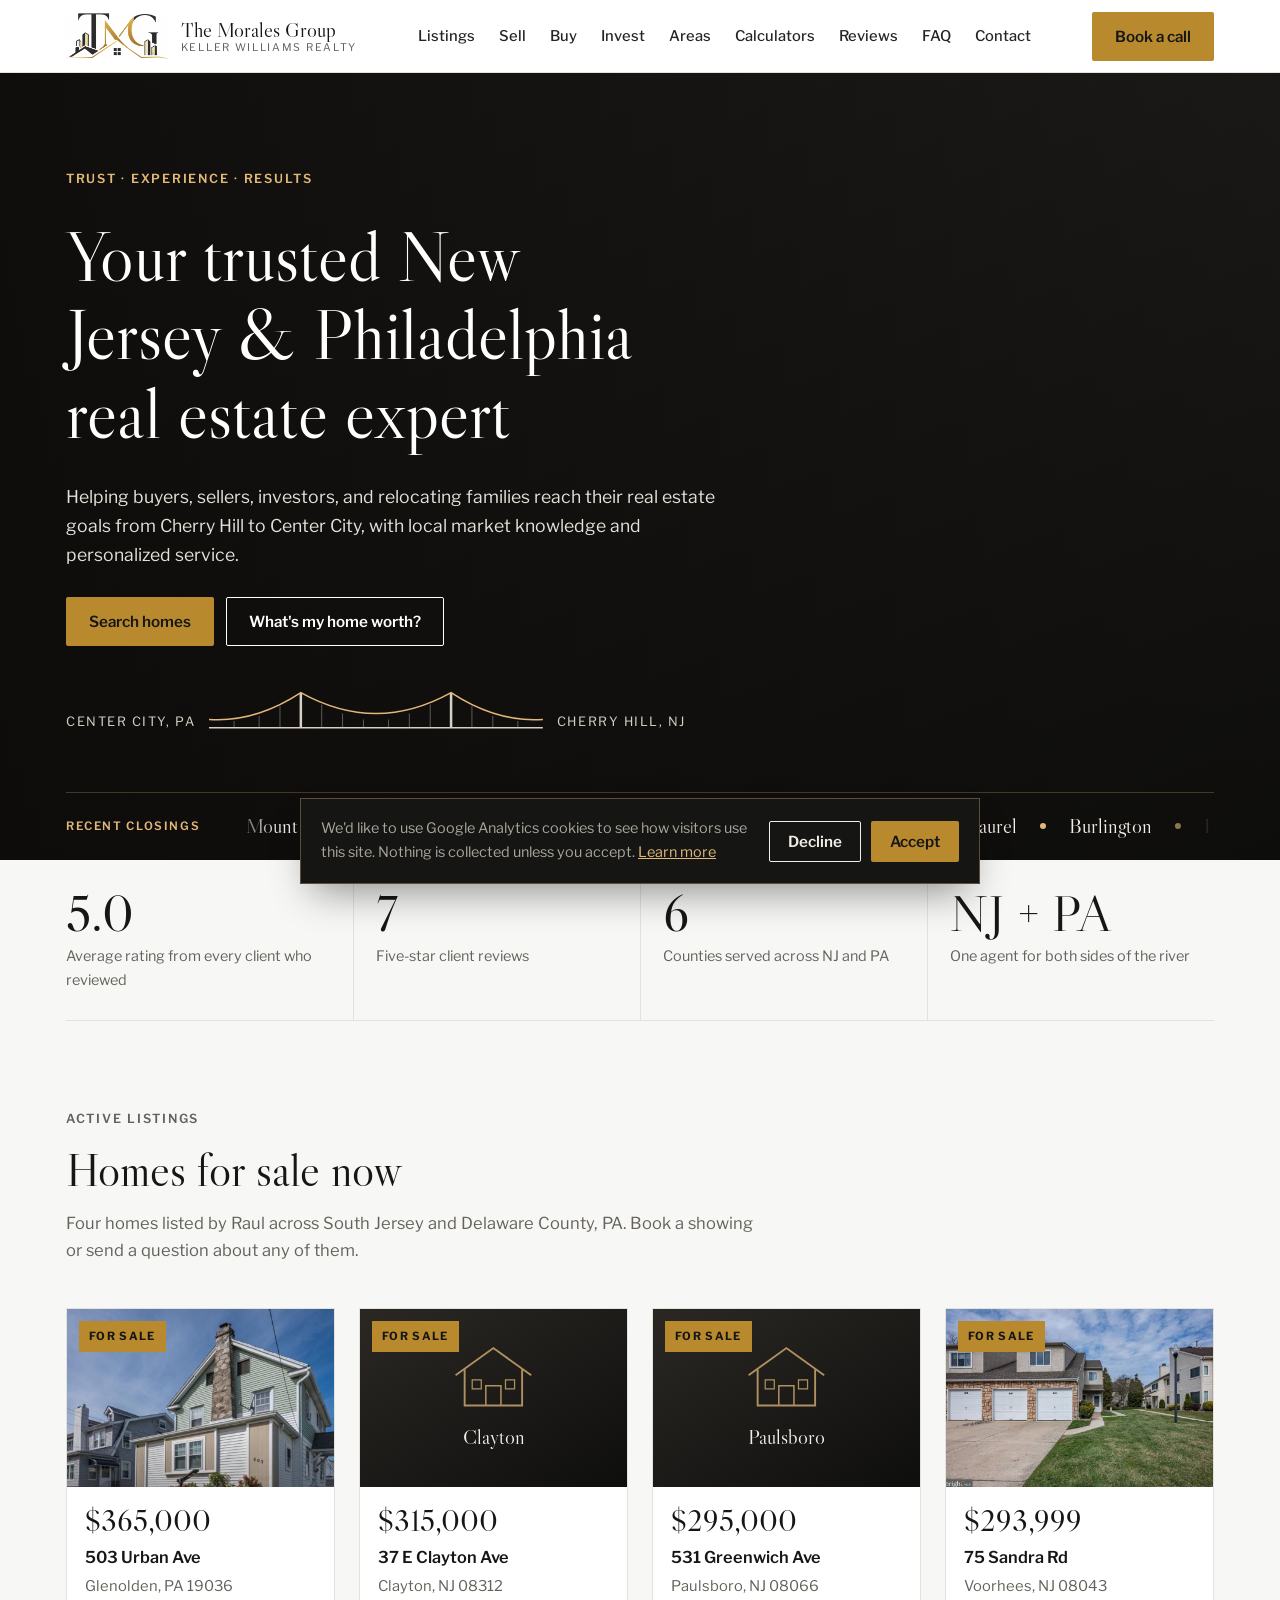
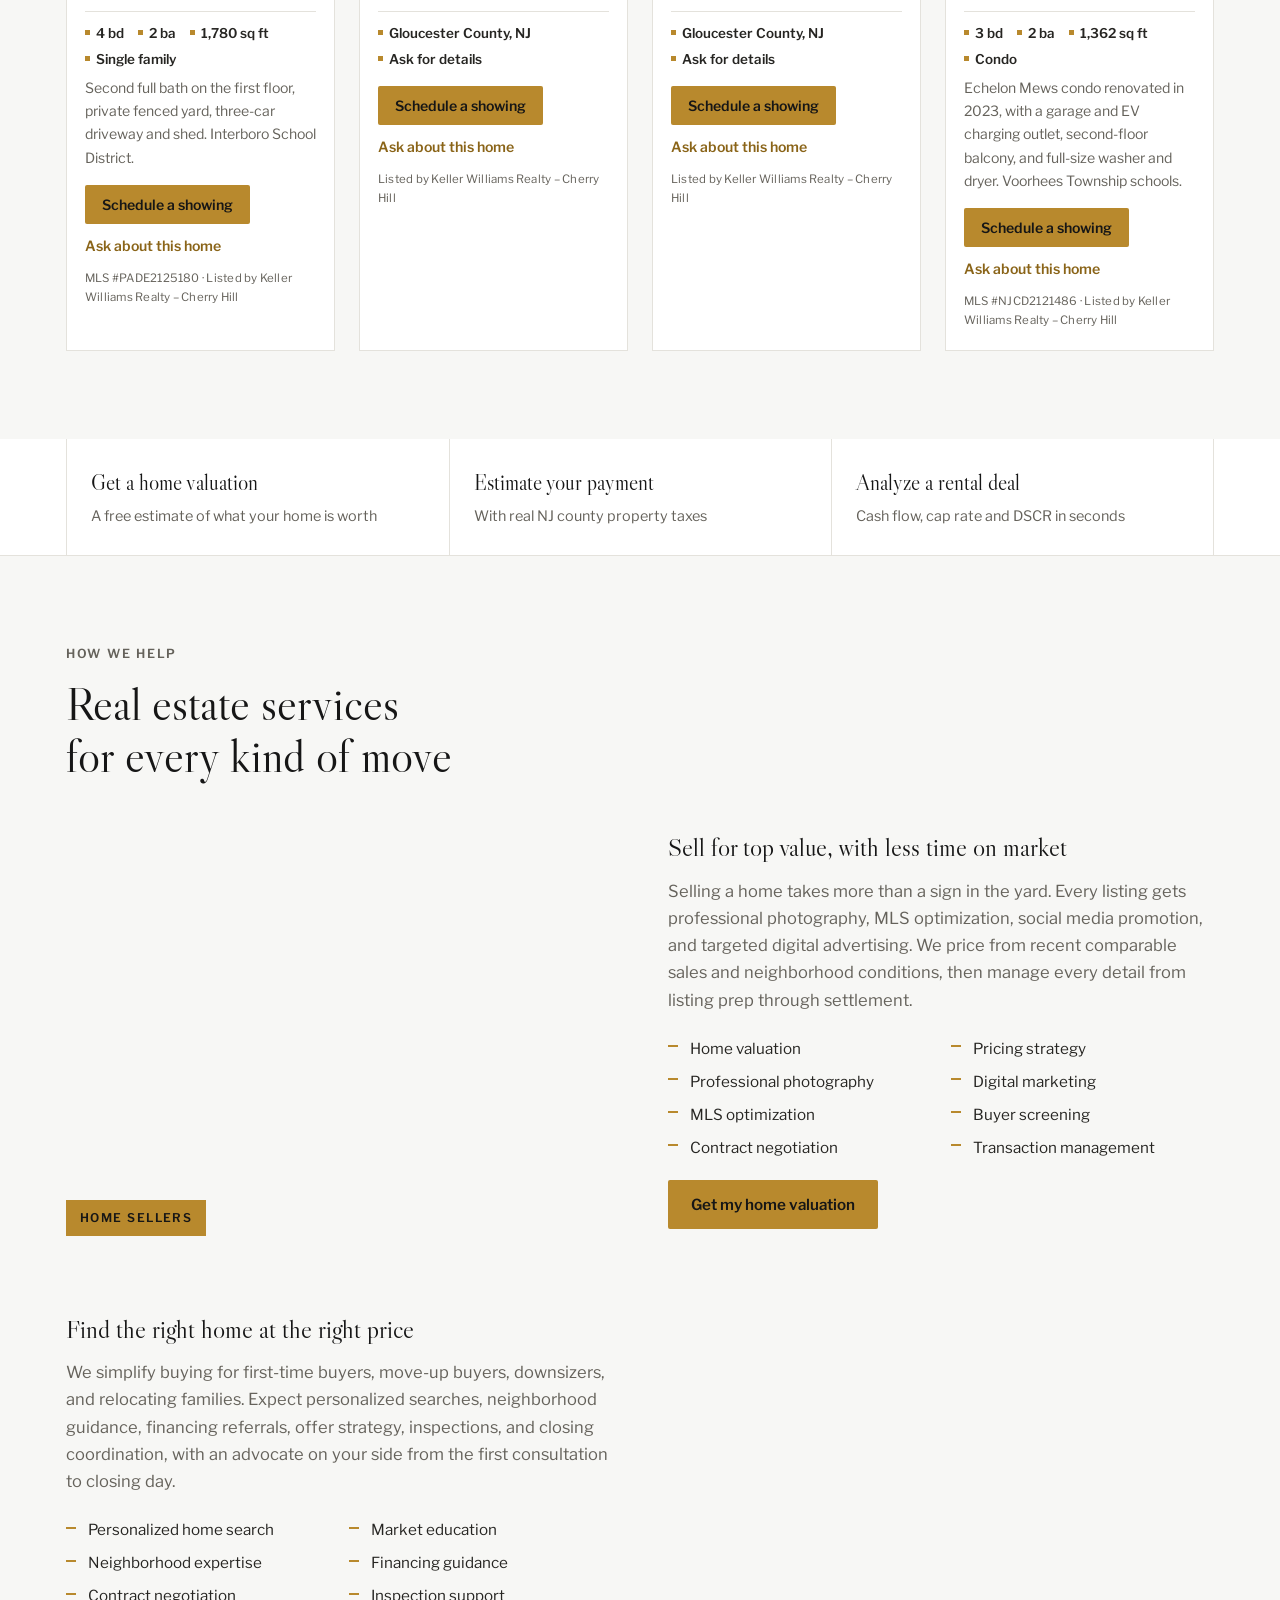
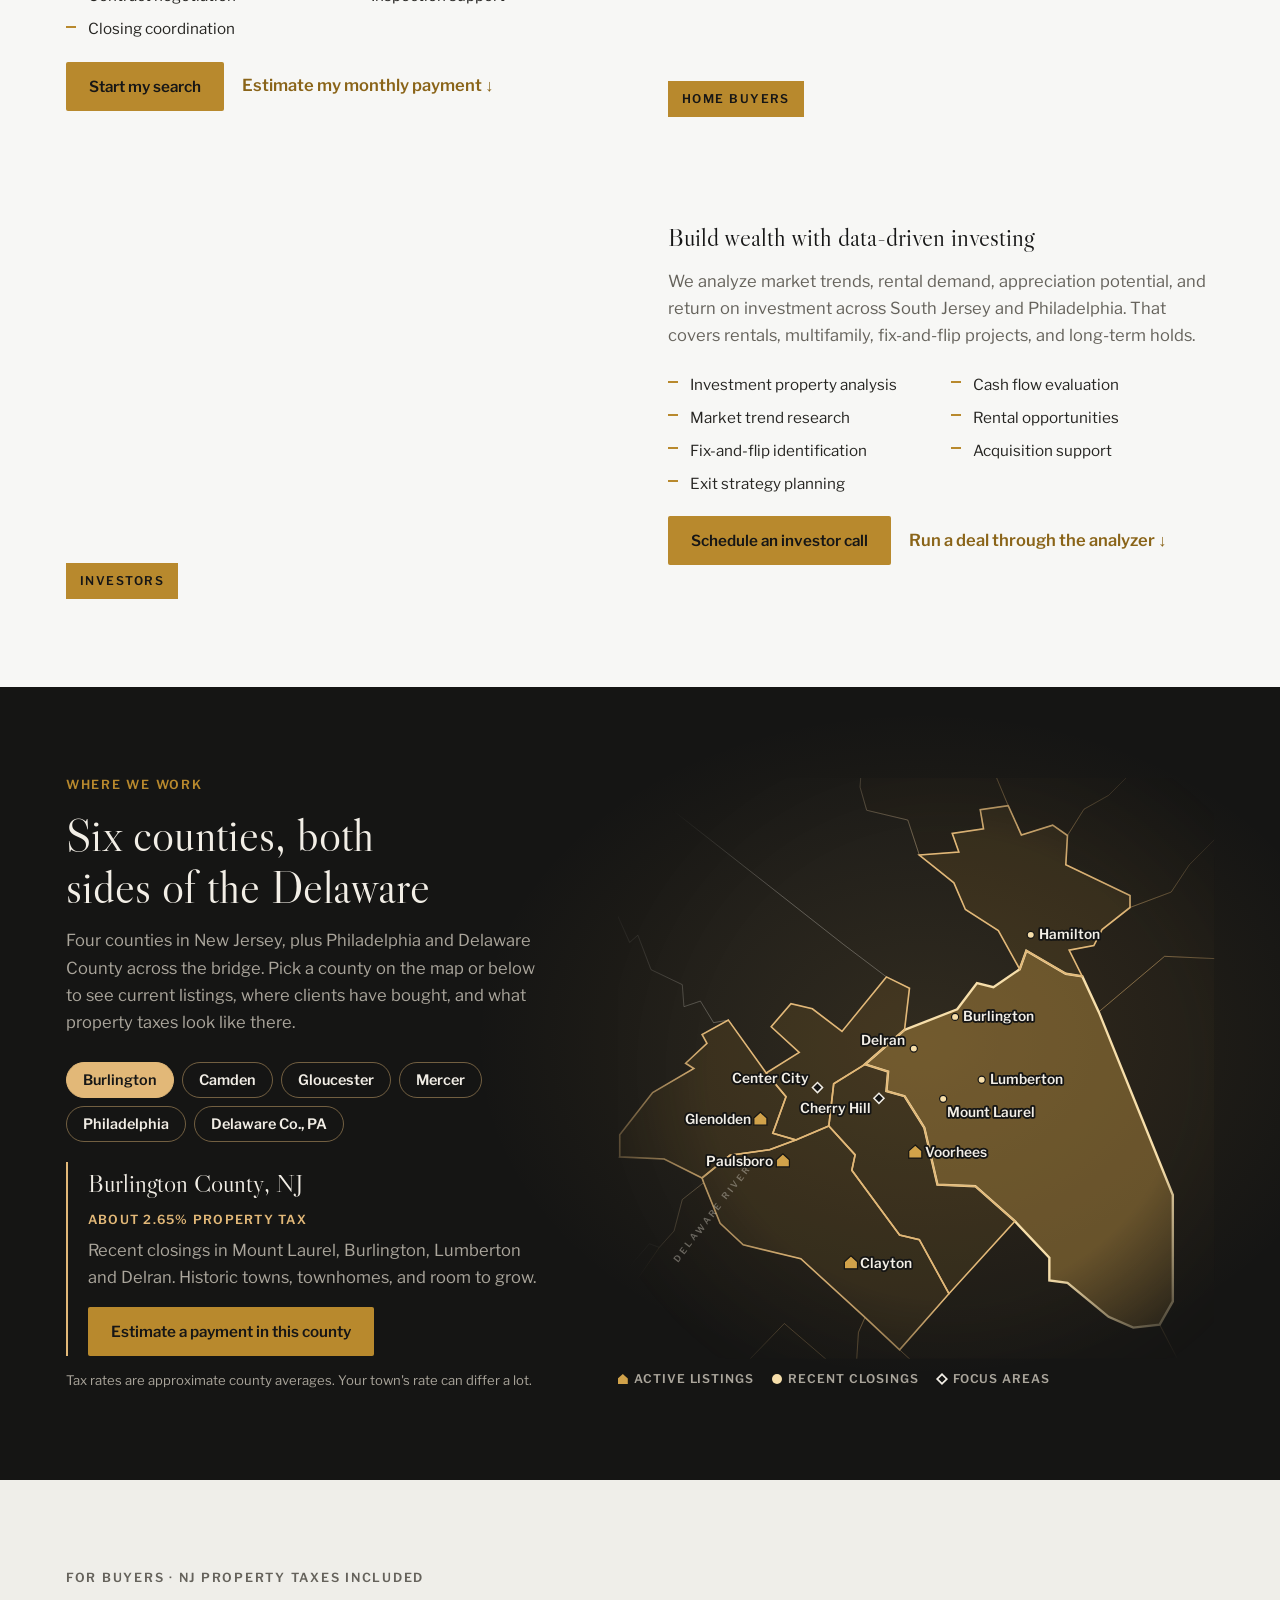
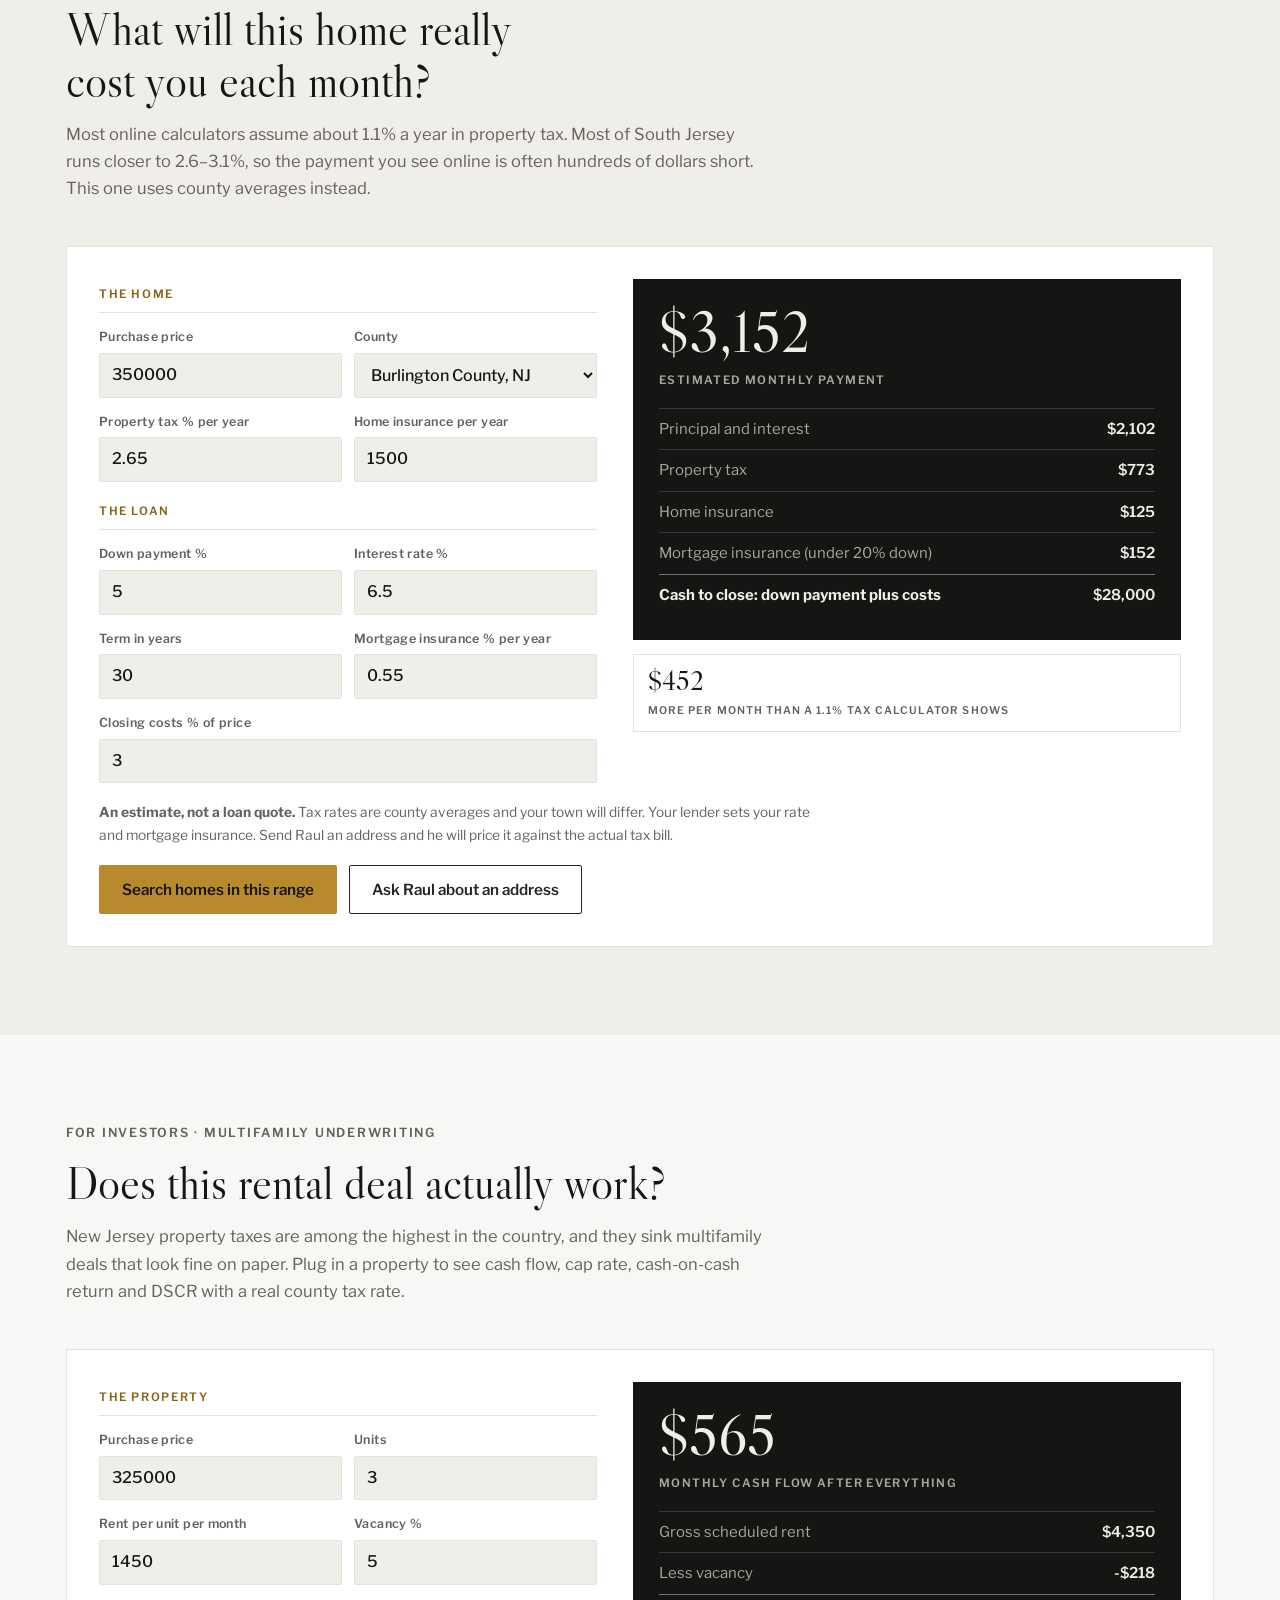
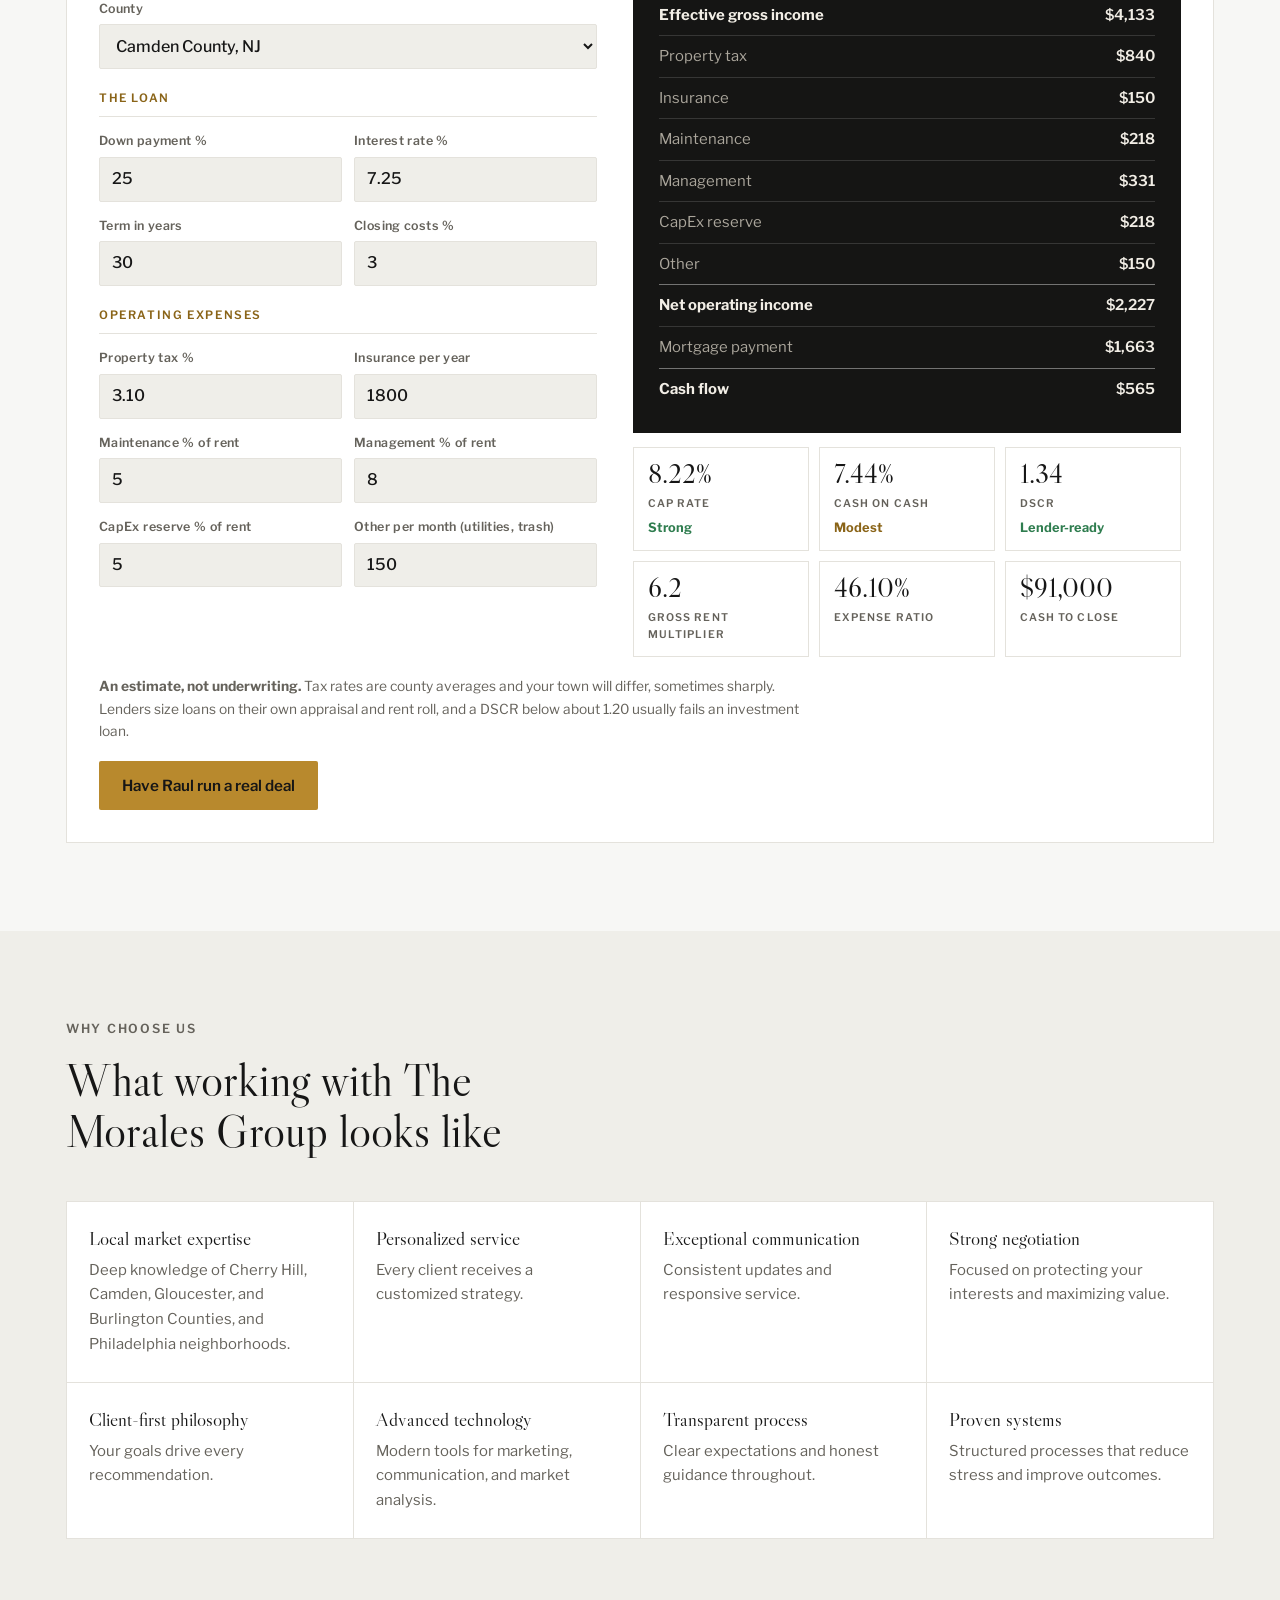
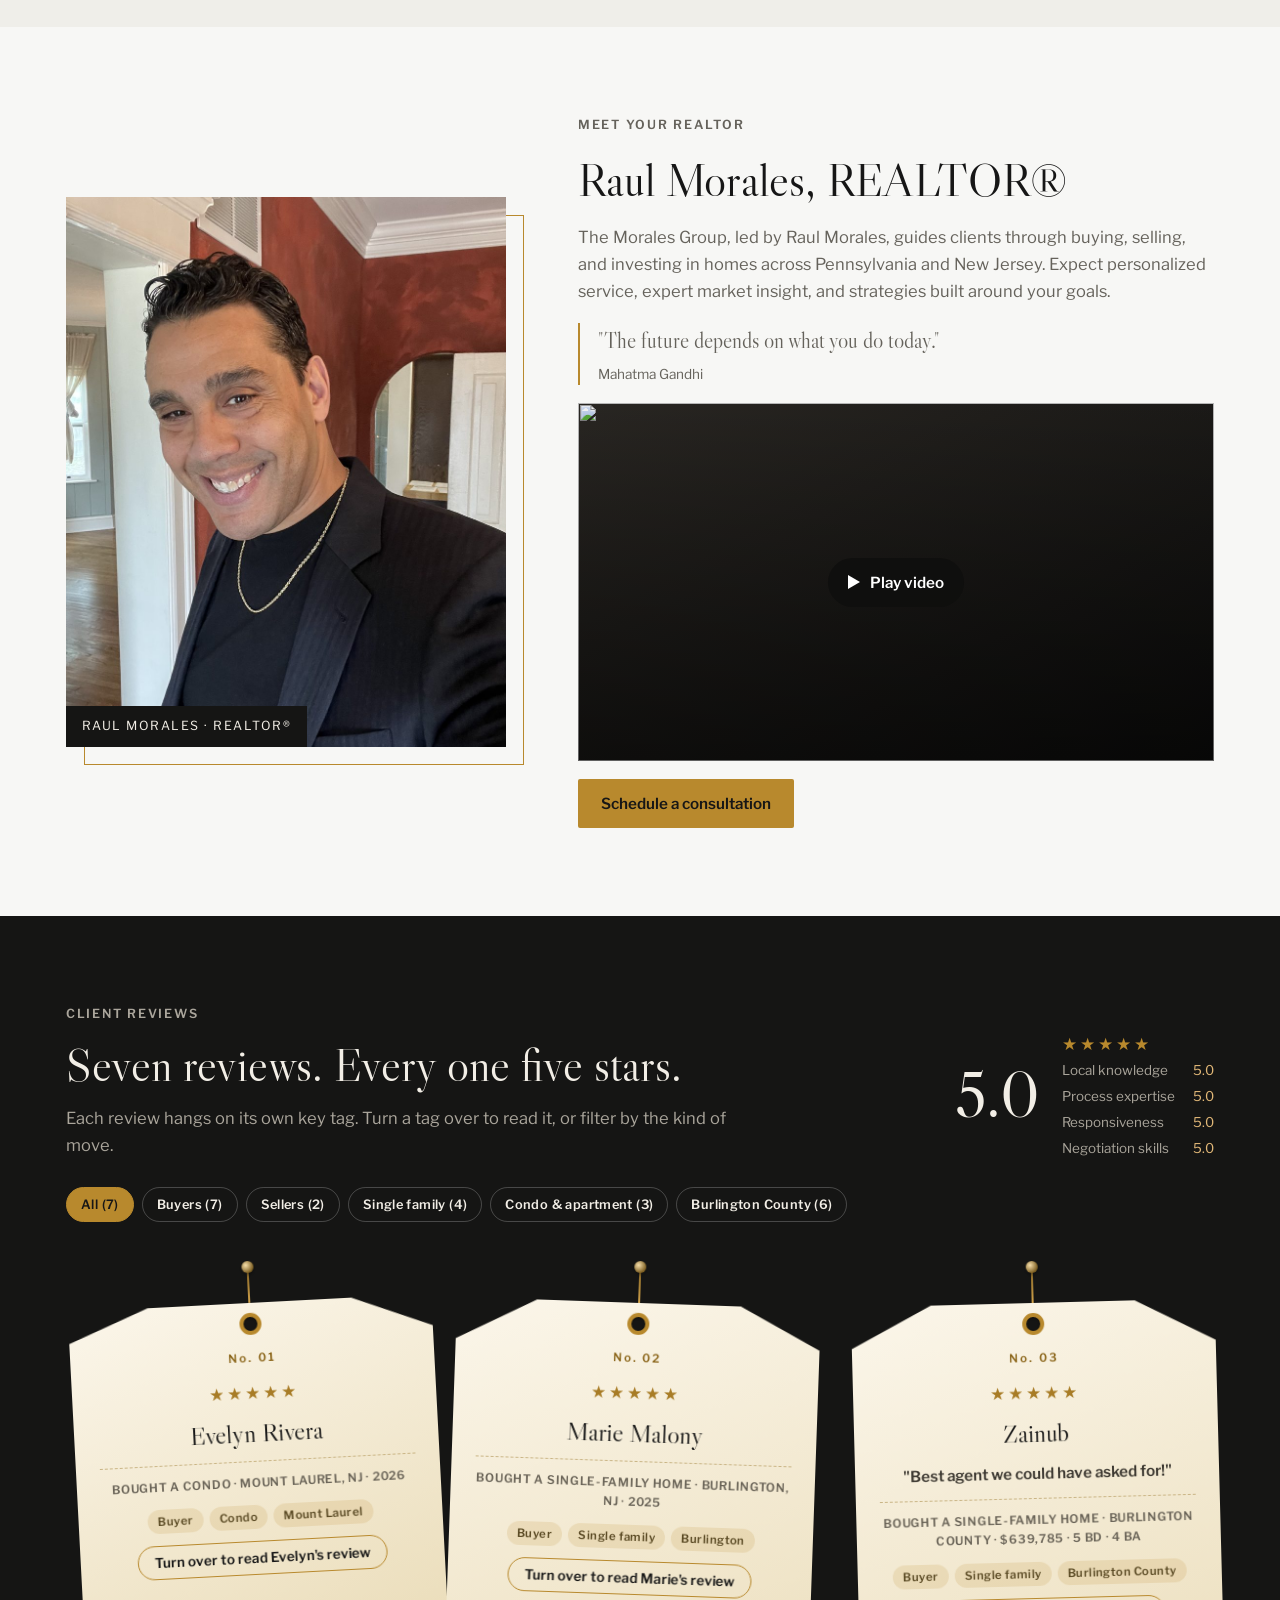
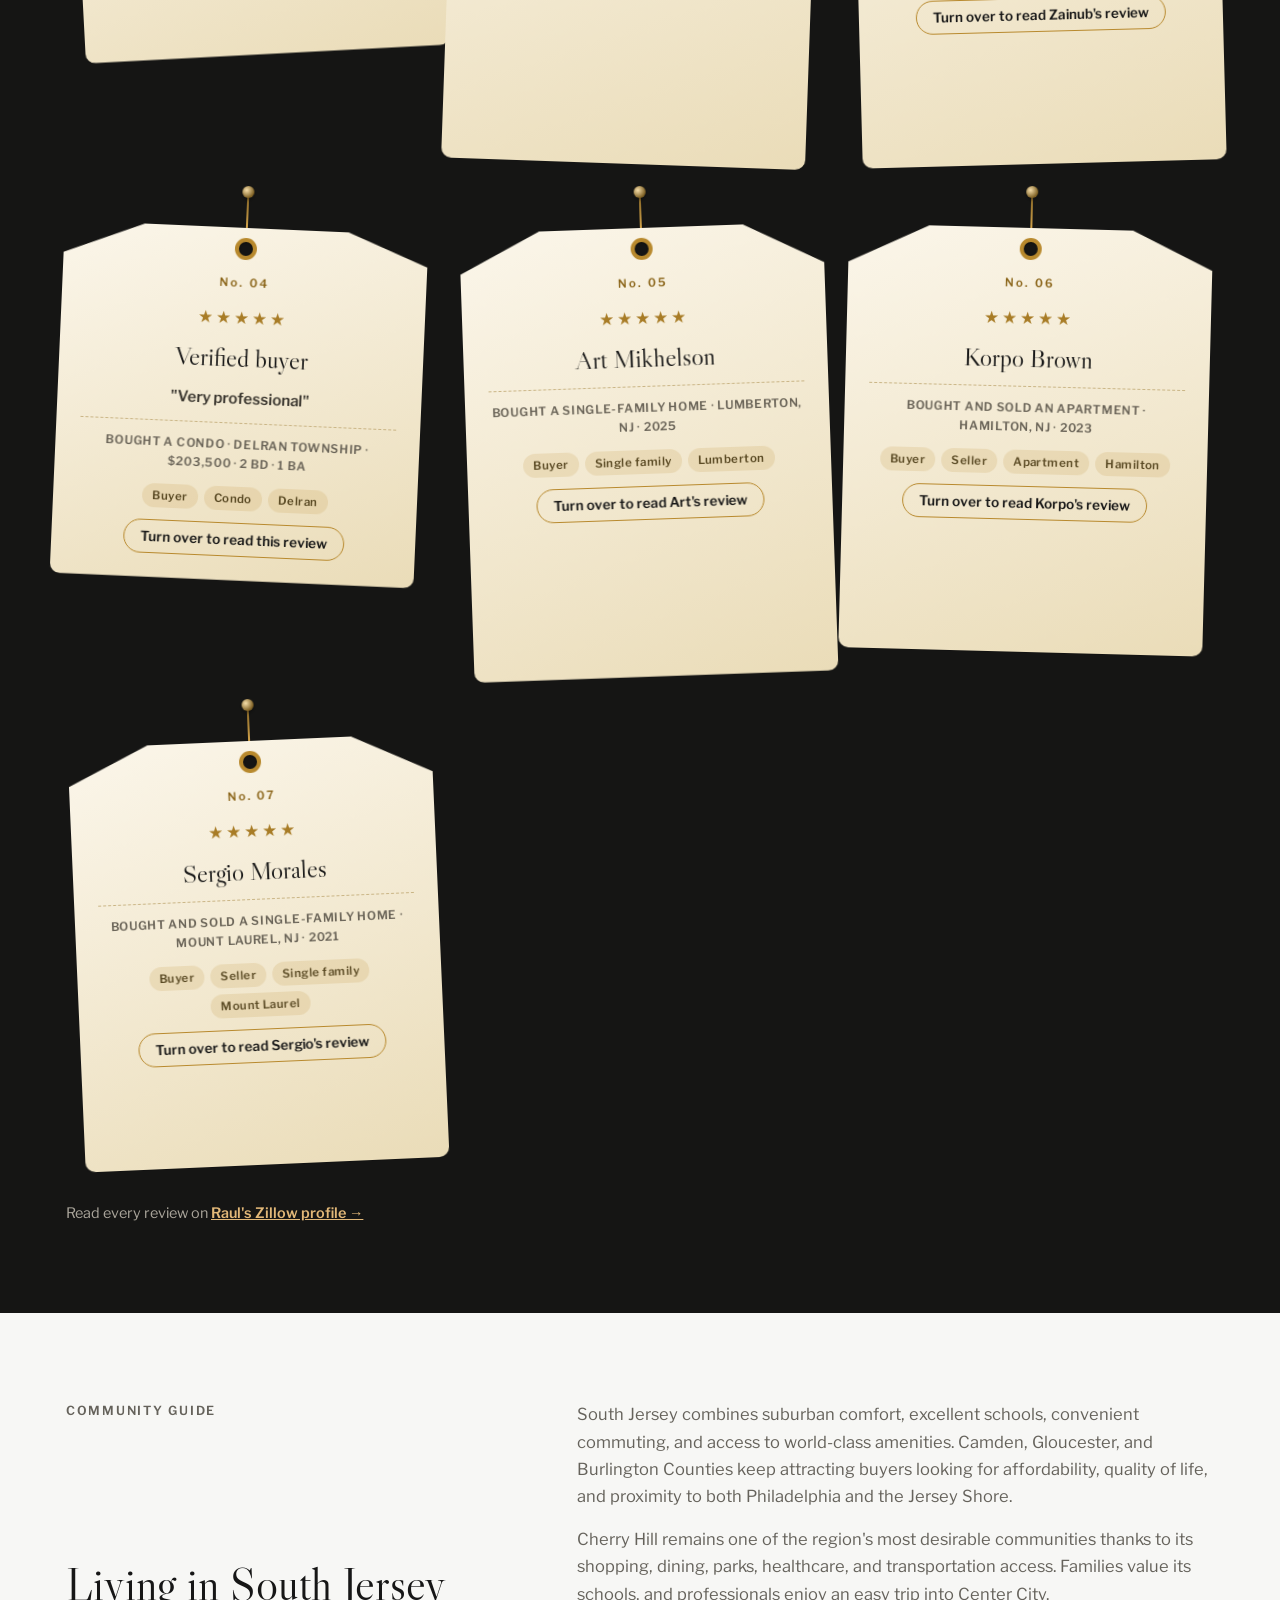
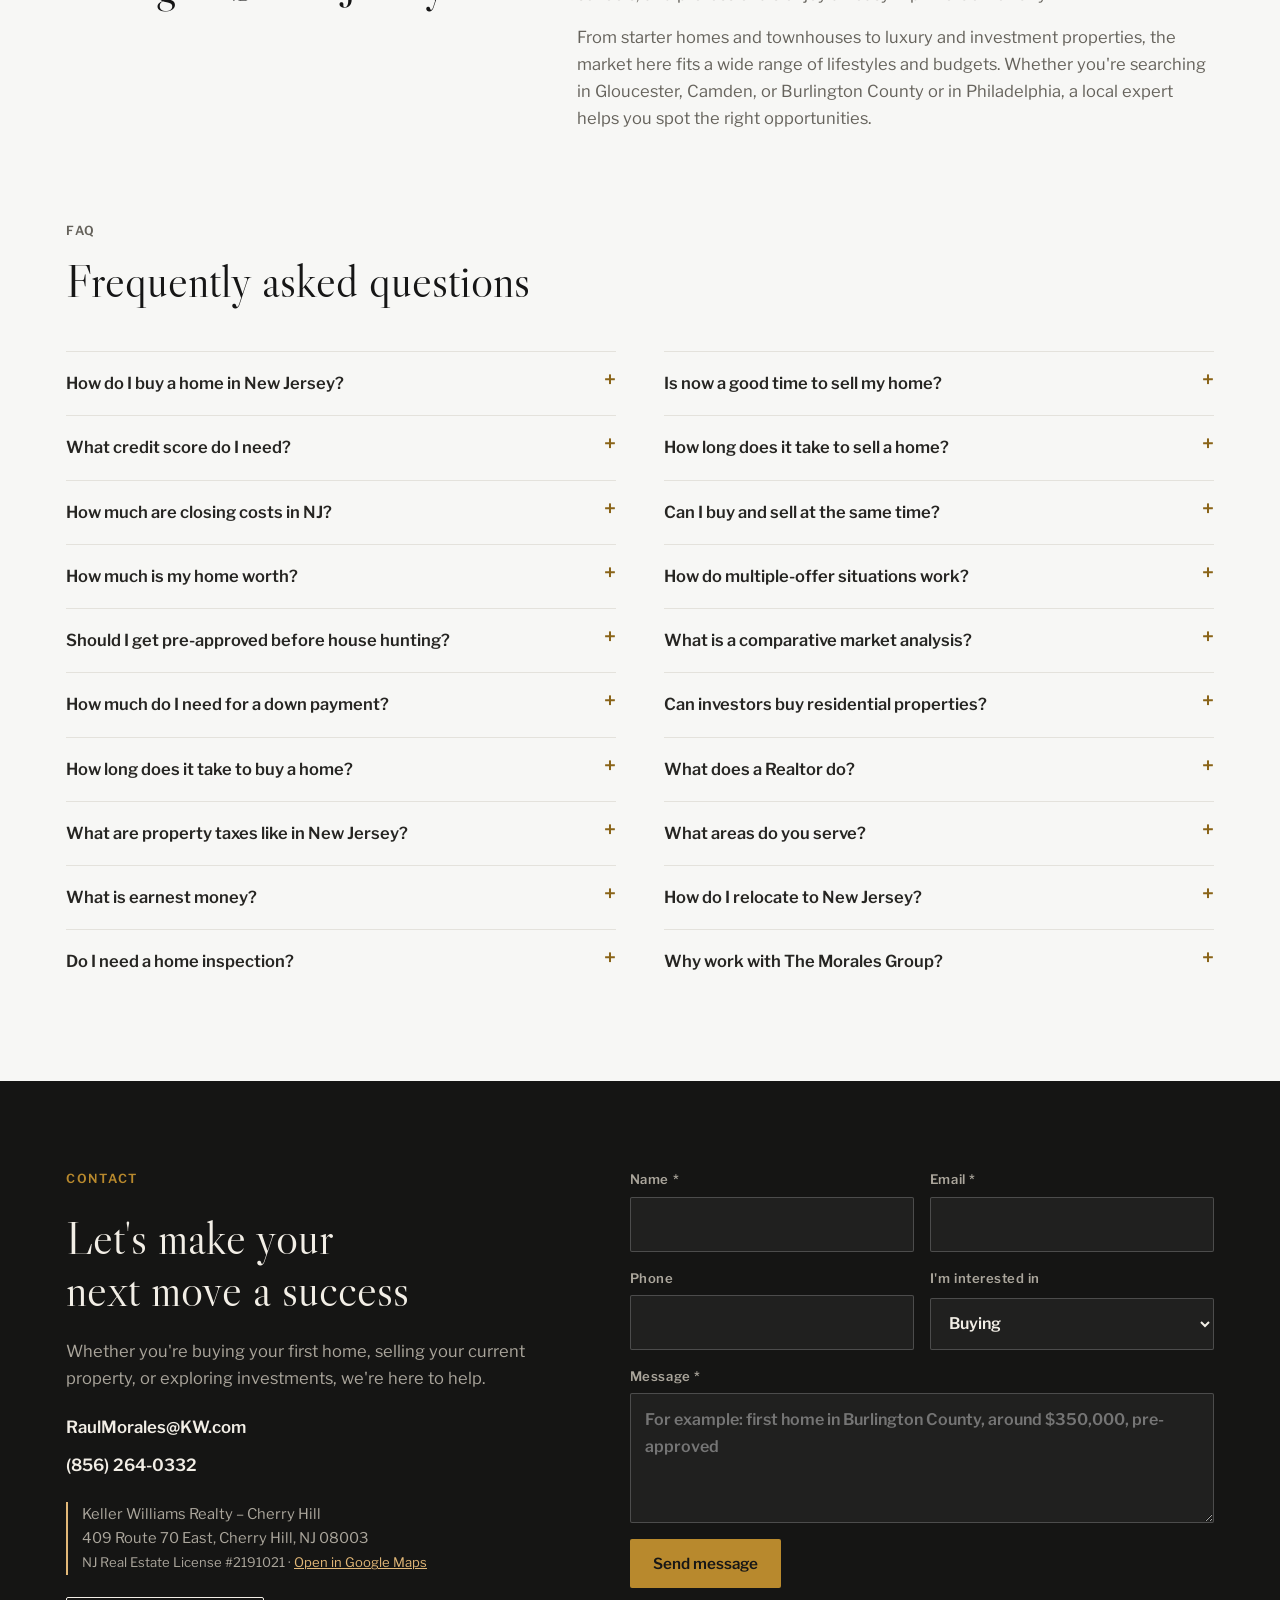
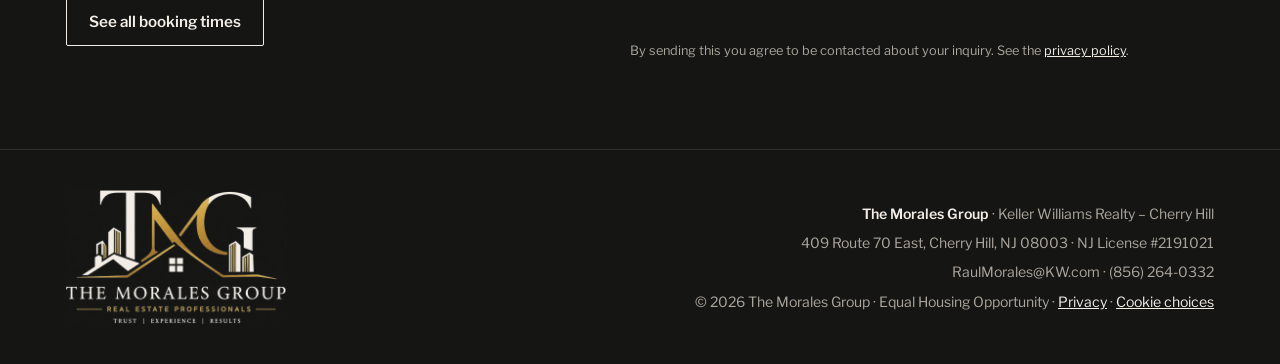
==== commit f66a07c5: "Add photo and details for 75 Sandra Rd 3 bd, 2 ba, 1,362 sq ft condo in Echelon Mews, MLS #NJCD21214" ====
--- a/docs/index.html
+++ b/docs/index.html
@@ -149,14 +149,15 @@
         </div>
       </article>
       <article class="listing">
-        <div class="listing-media is-empty"><svg viewBox="0 0 120 90" fill="none" aria-hidden="true"><path d="M10 44 L60 8 L110 44" stroke="currentColor" stroke-width="2.5"/><path d="M22 36 V84 H98 V36" stroke="currentColor" stroke-width="2.5"/><path d="M50 84 V58 H70 V84" stroke="currentColor" stroke-width="2"/><path d="M32 50 H44 V62 H32 Z M76 50 H88 V62 H76 Z" stroke="currentColor" stroke-width="1.6"/></svg><span class="listing-ph">Voorhees</span><span class="listing-badge">For sale</span></div>
+        <div class="listing-media"><img src="images/listings/75-sandra-rd.jpg" alt="Front of 75 Sandra Rd, Voorhees, with its one-car garage" width="900" height="614" loading="lazy"><span class="listing-badge">For sale</span></div>
         <div class="listing-body">
           <p class="listing-price">$293,999</p>
           <h3>75 Sandra Rd</h3>
           <p class="listing-town">Voorhees, NJ 08043</p>
-          <p class="listing-specs"><span>Camden County, NJ</span><span>Ask for details</span></p>
+          <p class="listing-specs"><span>3 bd</span><span>2 ba</span><span>1,362 sq ft</span><span>Condo</span></p>
+          <p class="listing-note">Echelon Mews condo renovated in 2023, with a garage and EV charging outlet, second-floor balcony, and full-size washer and dryer. Voorhees Township schools.</p>
           <div class="listing-actions"><a class="btn btn-primary" href="https://cal.com/themoralesgroup/intromeeting" target="_blank" rel="noopener">Schedule a showing</a><a class="text-link" href="#contact" data-ask="75 Sandra Rd, Voorhees, NJ 08043">Ask about this home</a></div>
-          <p class="listing-broker">Listed by Keller Williams Realty – Cherry Hill</p>
+          <p class="listing-broker">MLS #NJCD2121486 · Listed by Keller Williams Realty – Cherry Hill</p>
         </div>
       </article>
     </div>
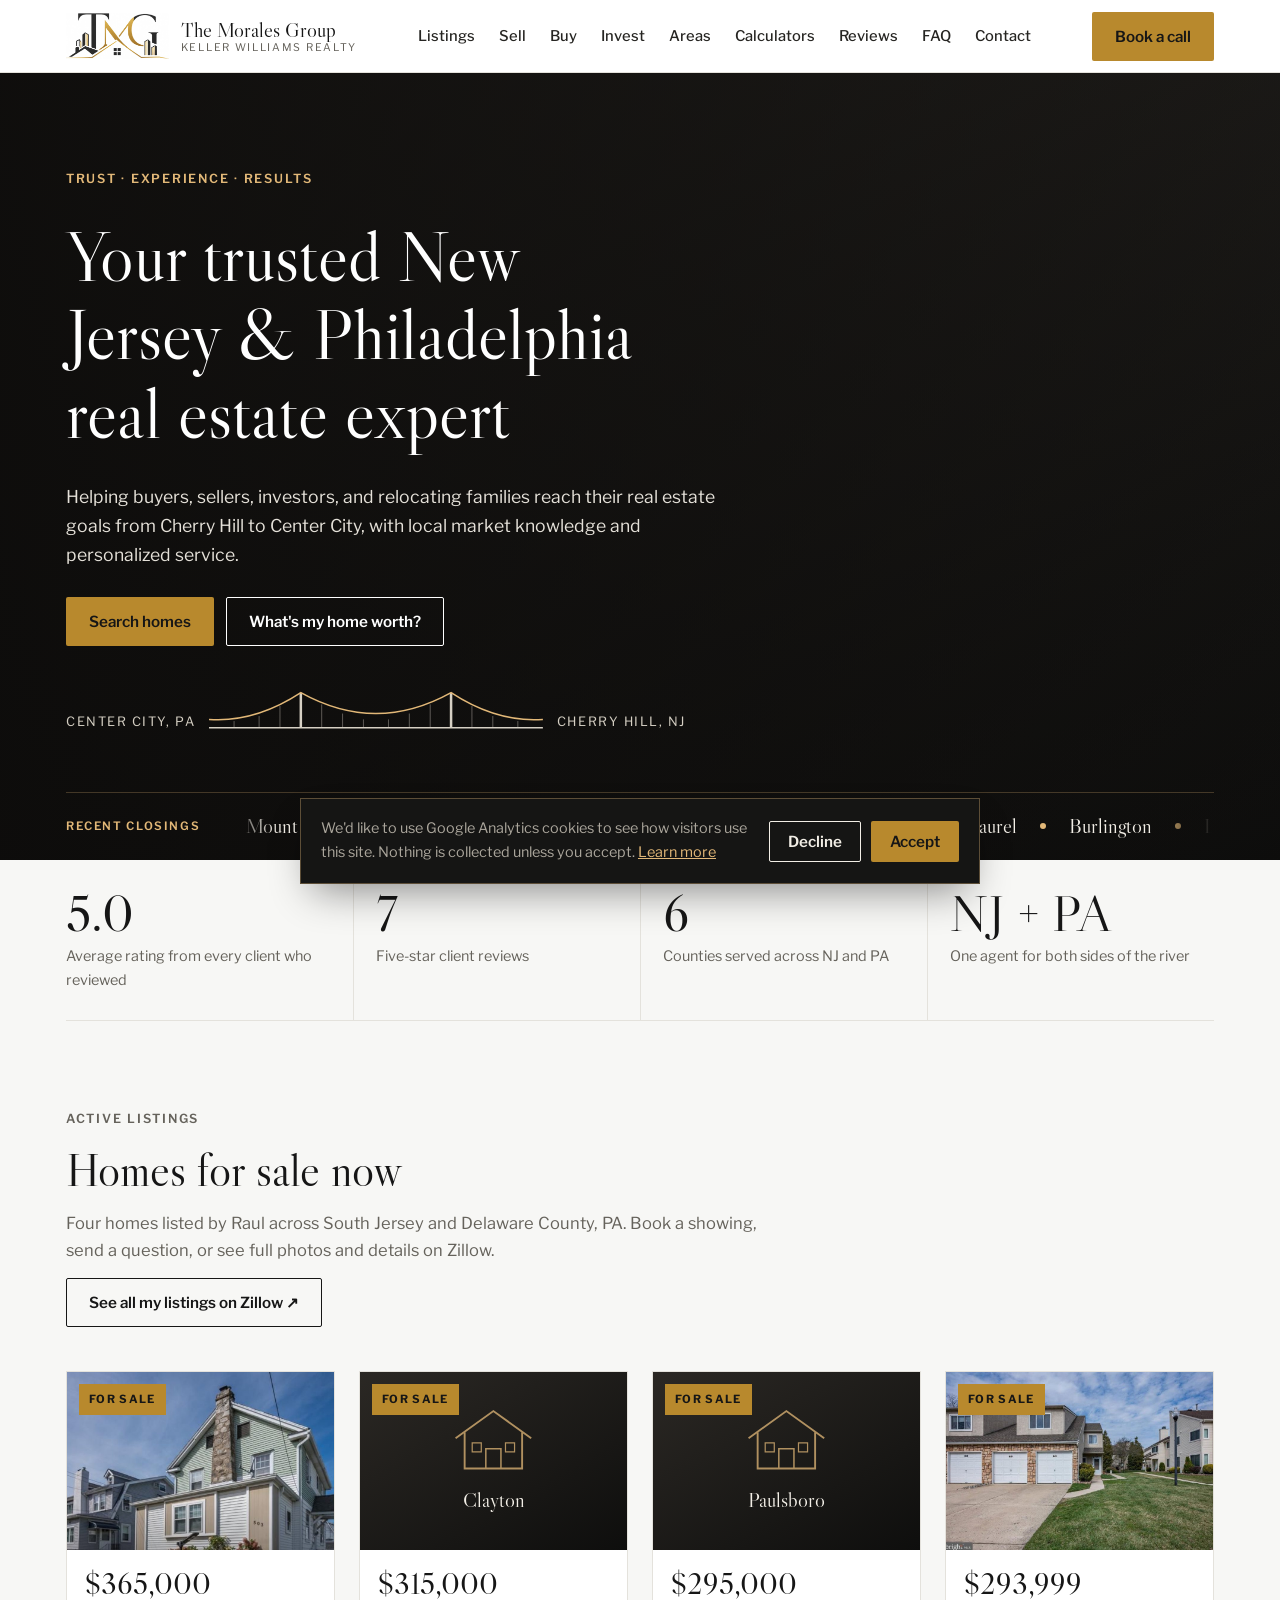
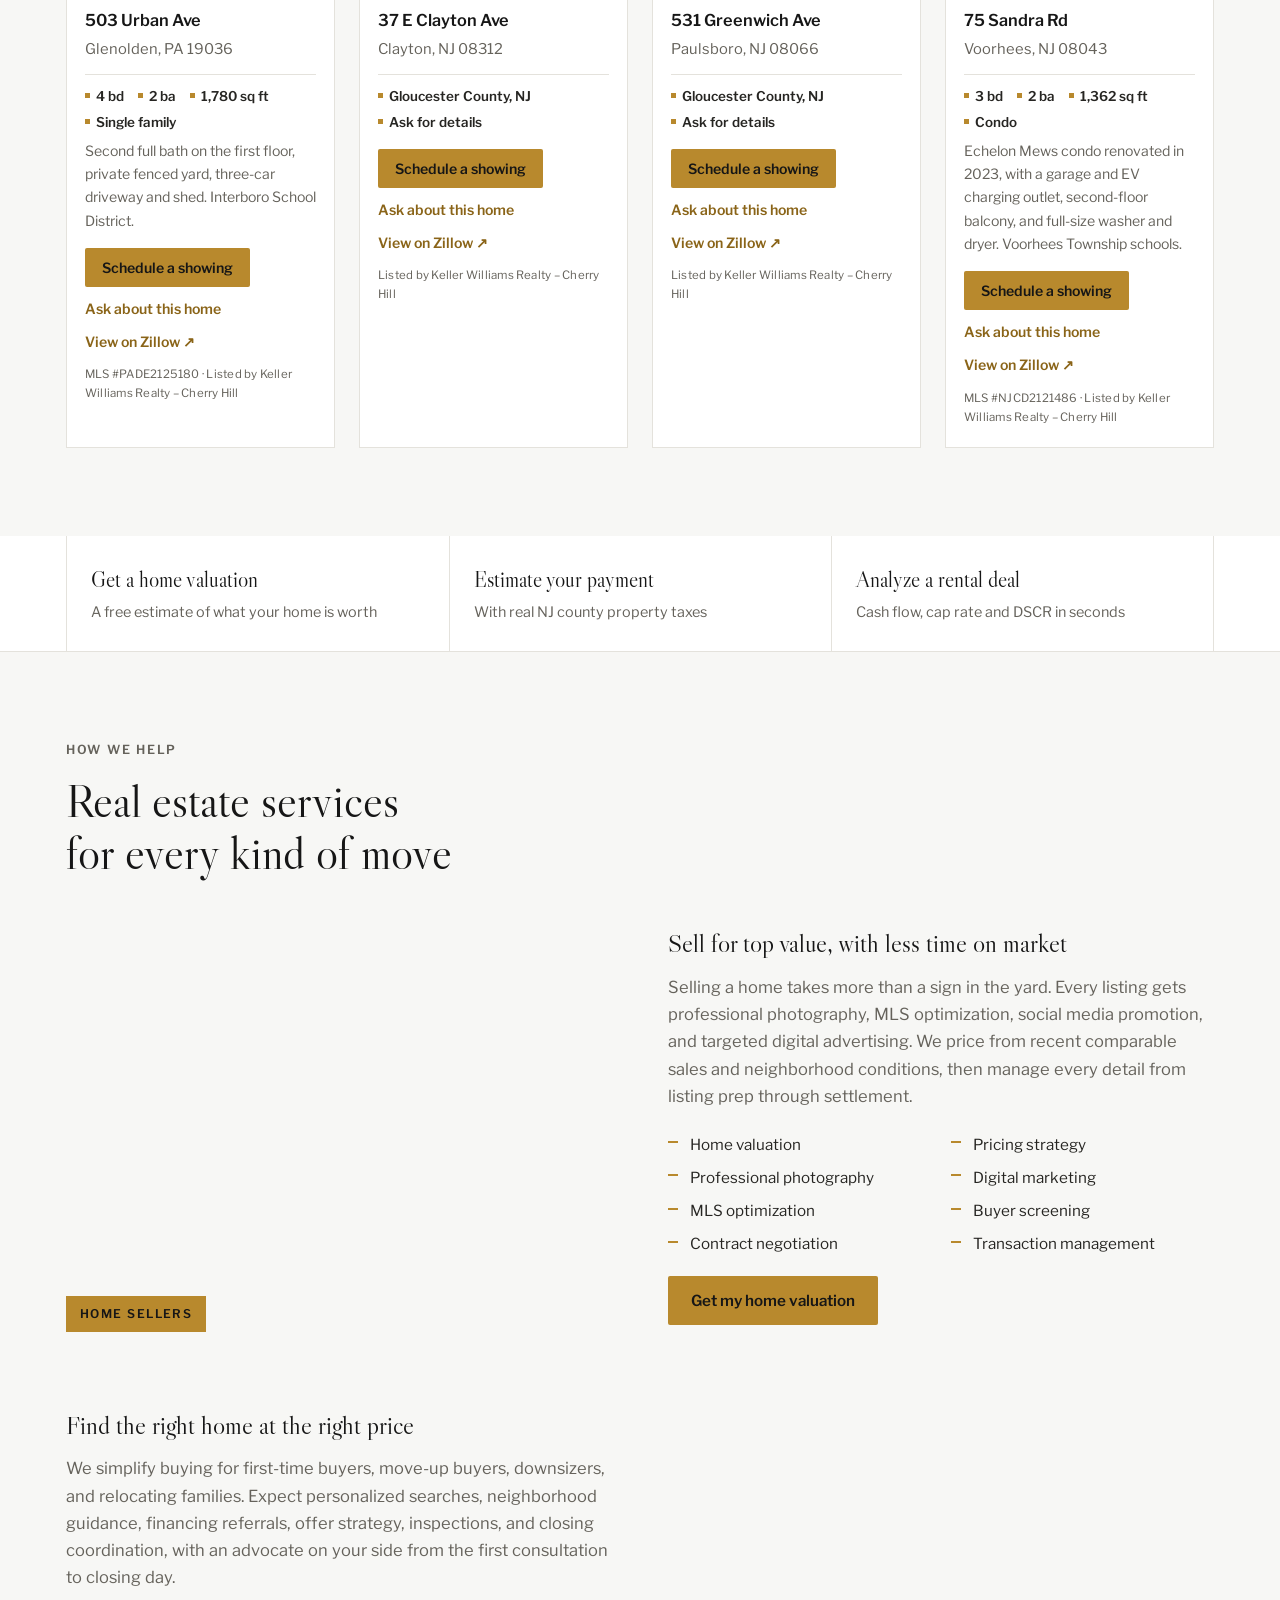
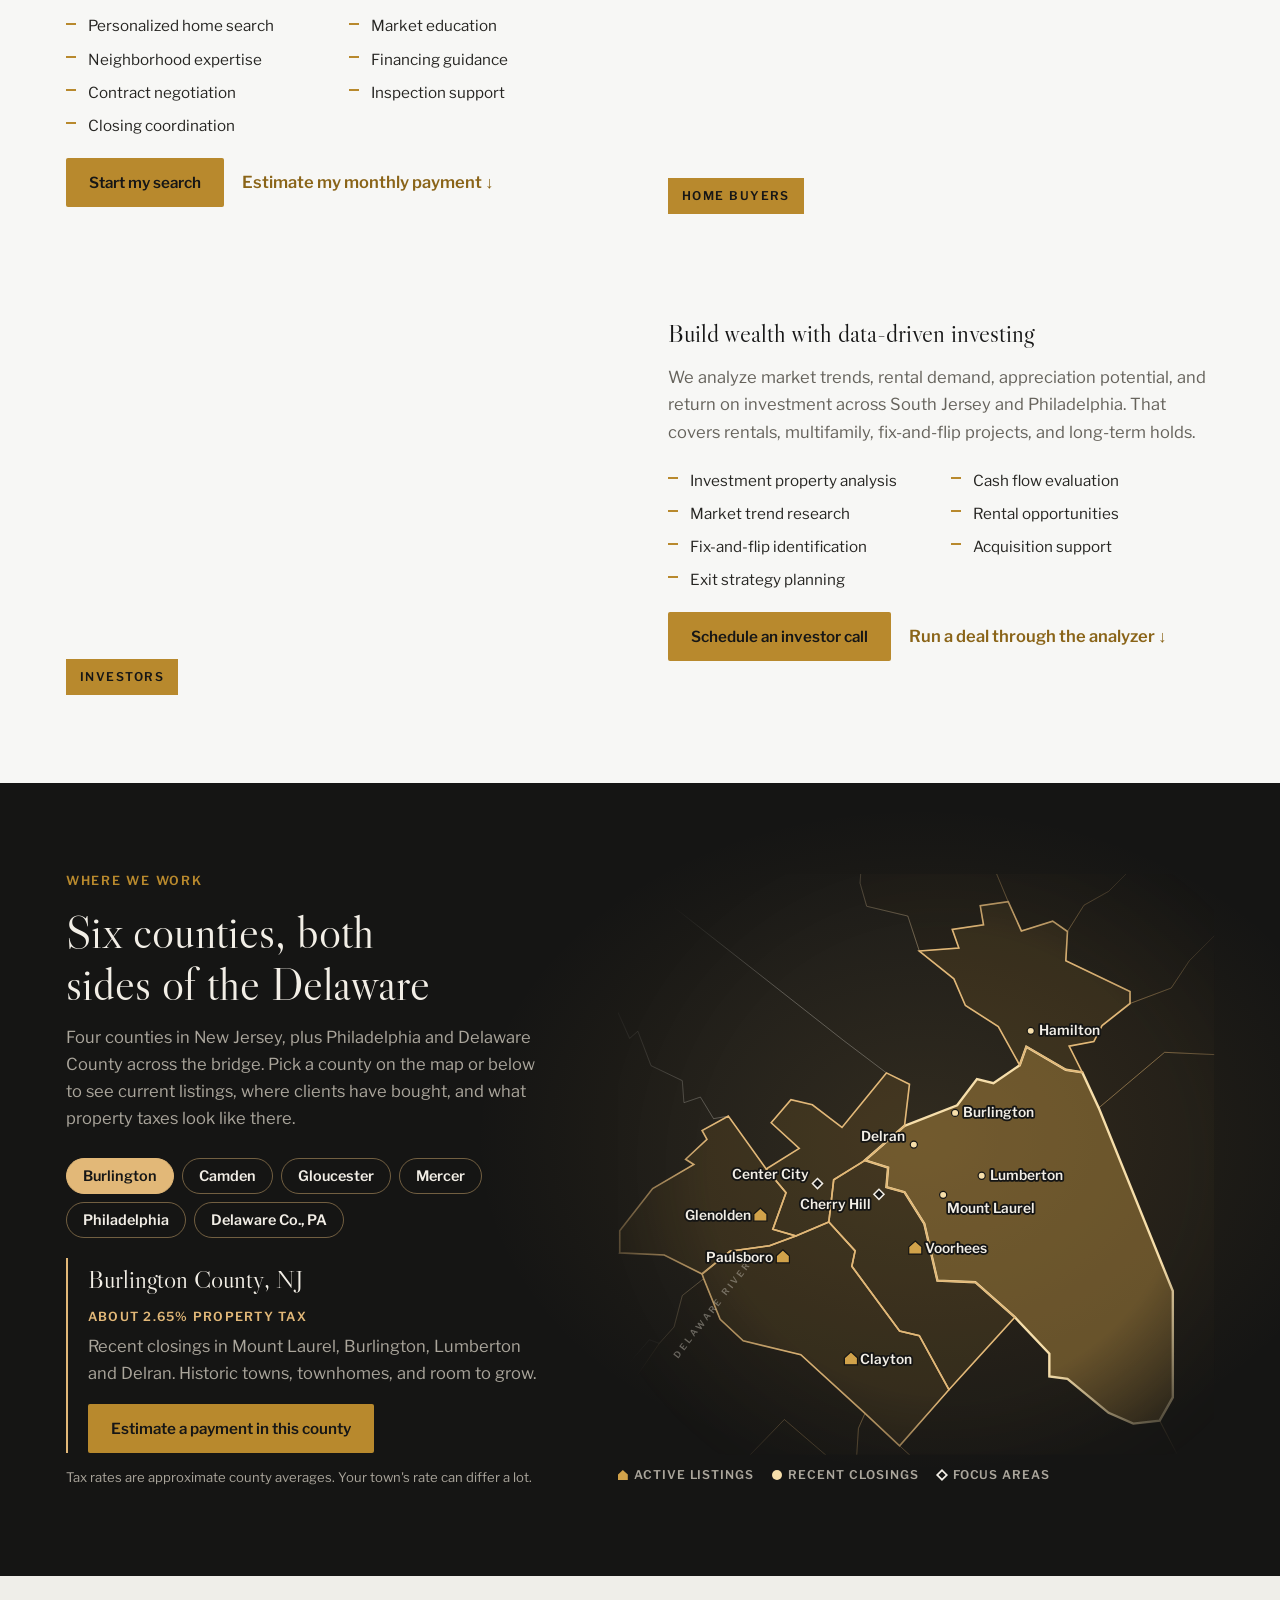
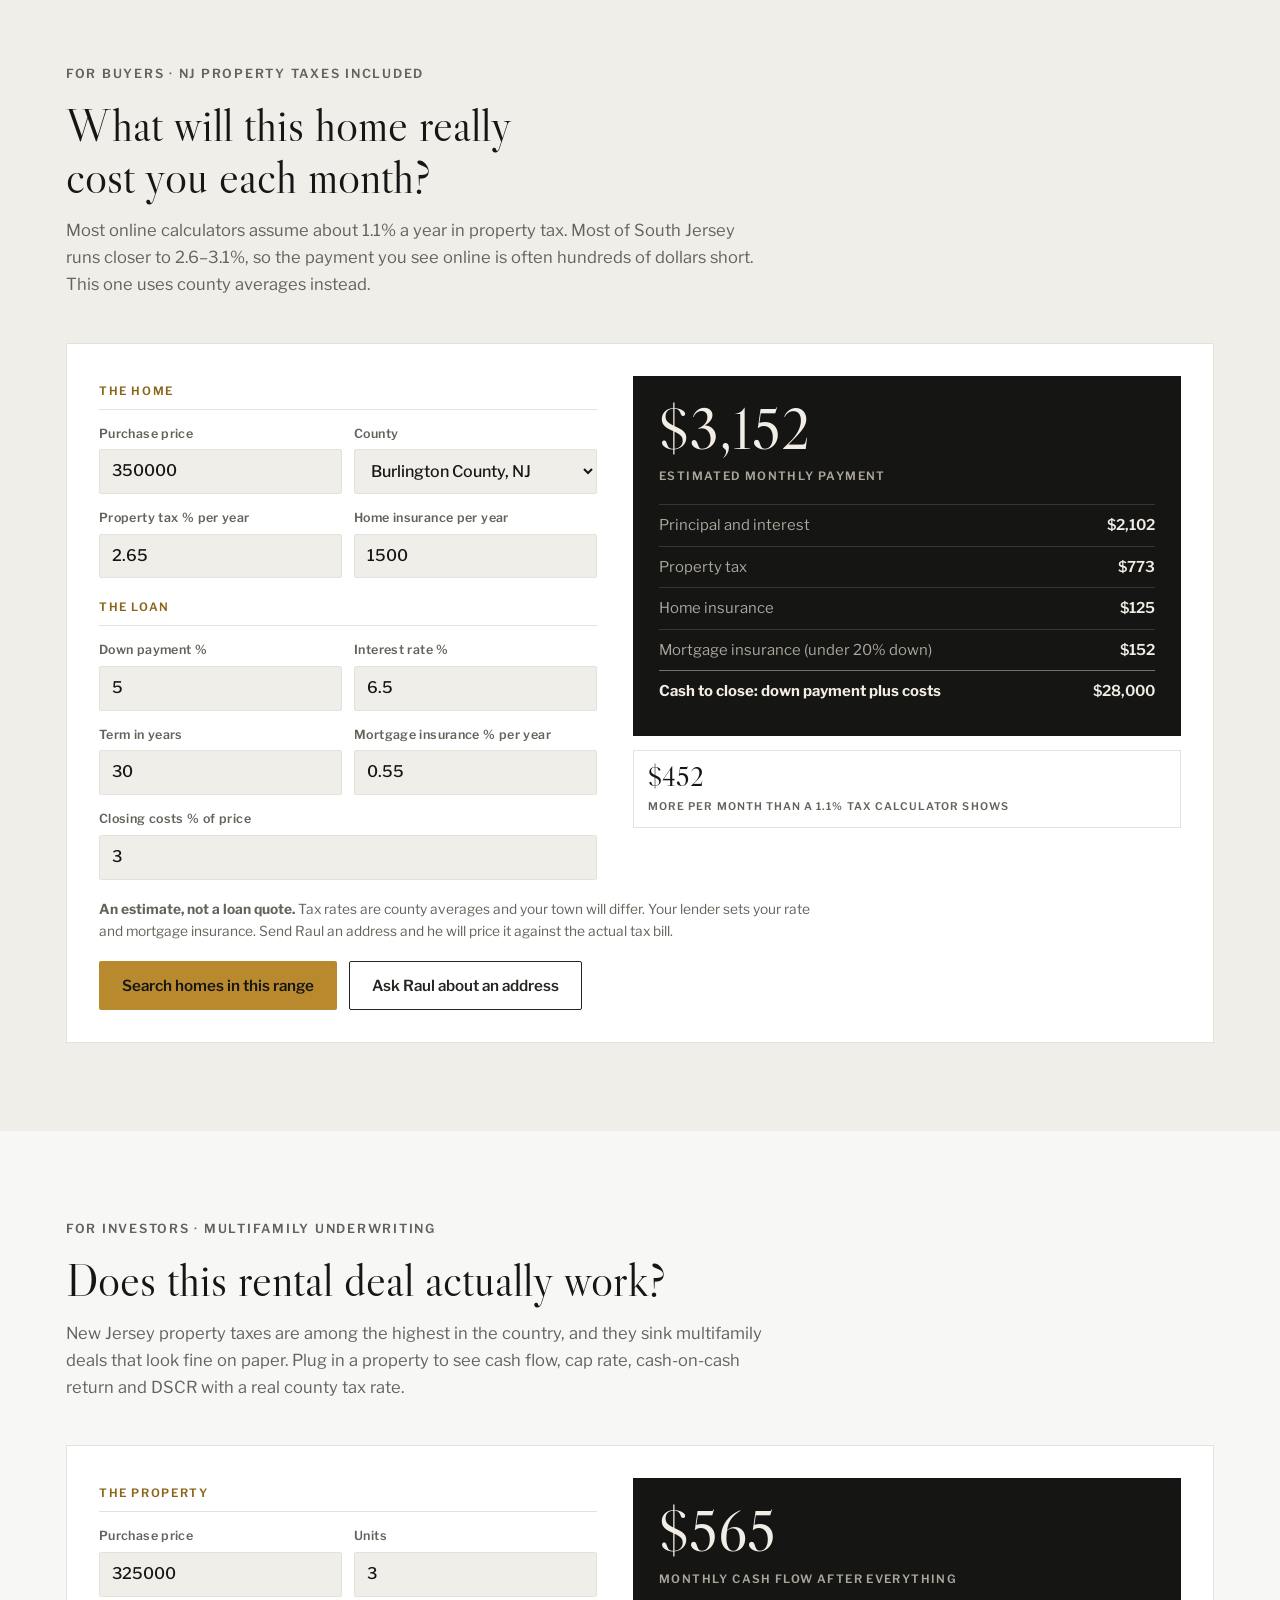
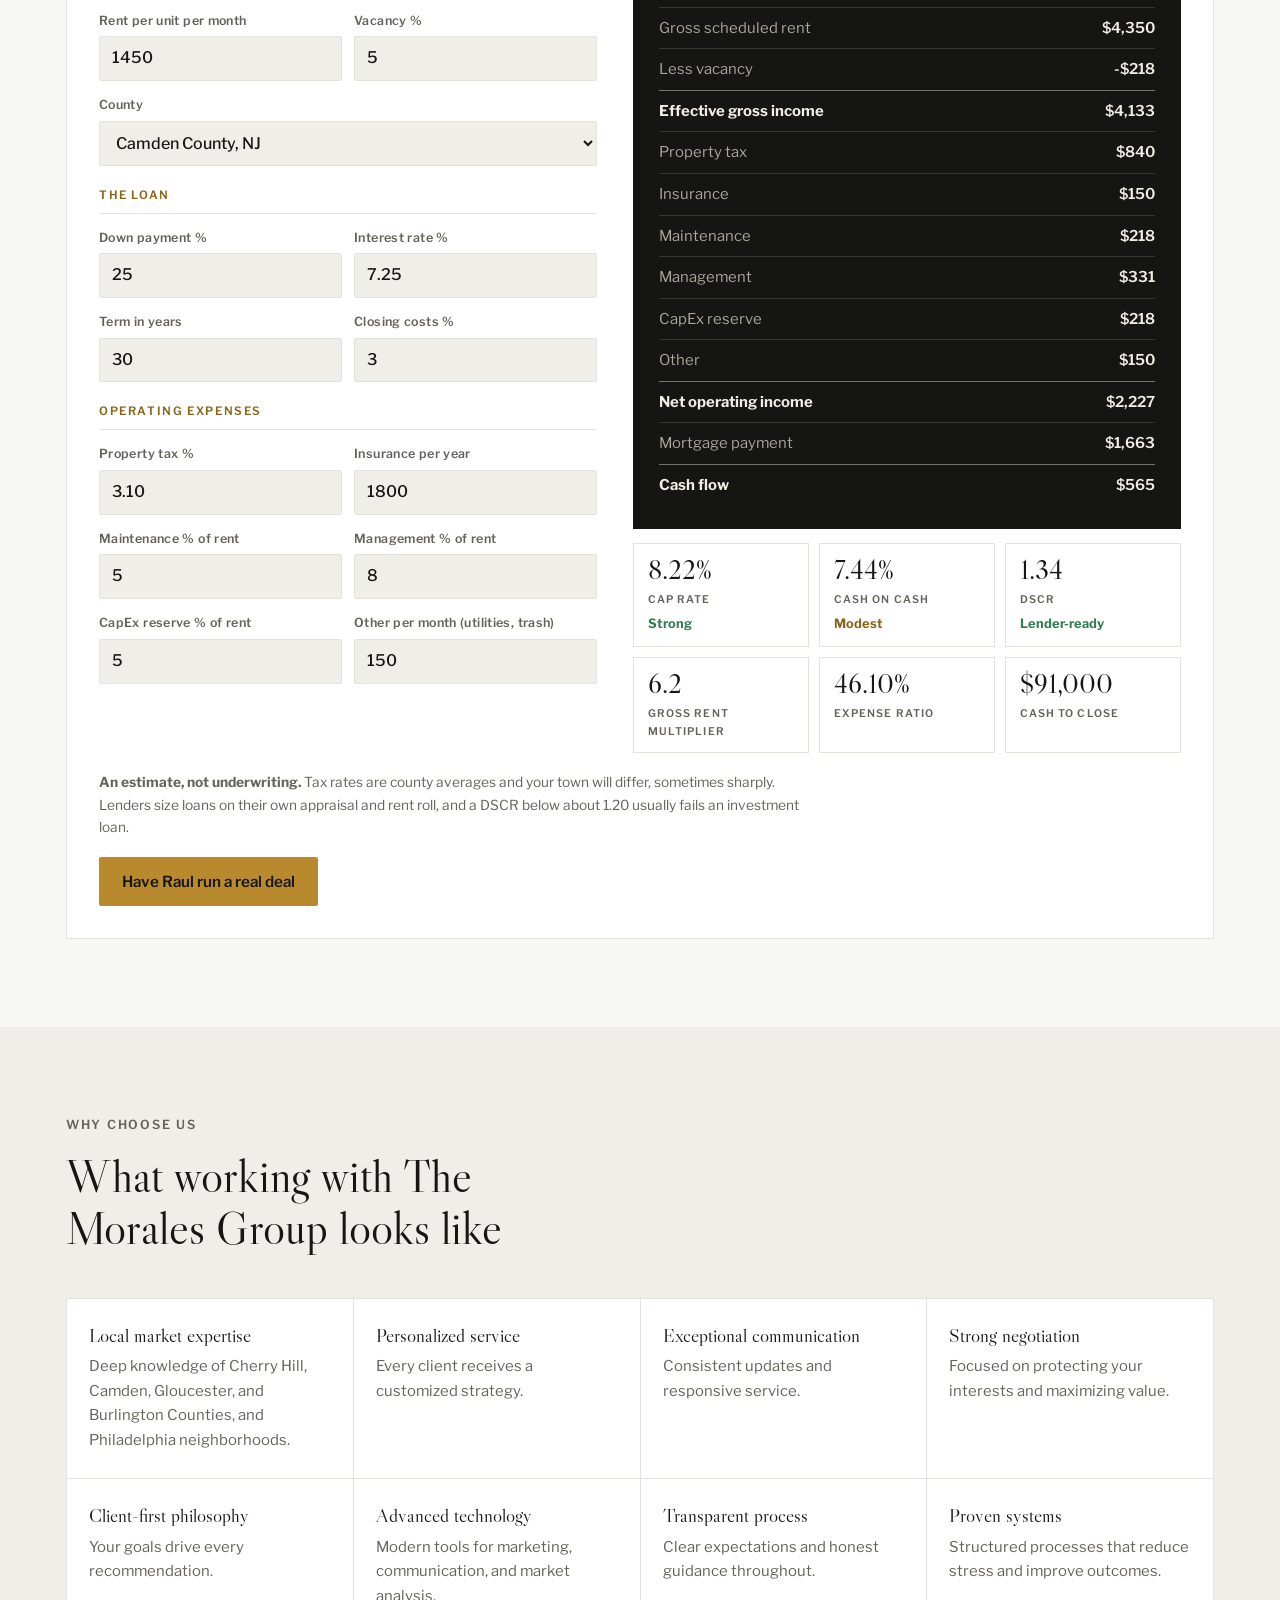
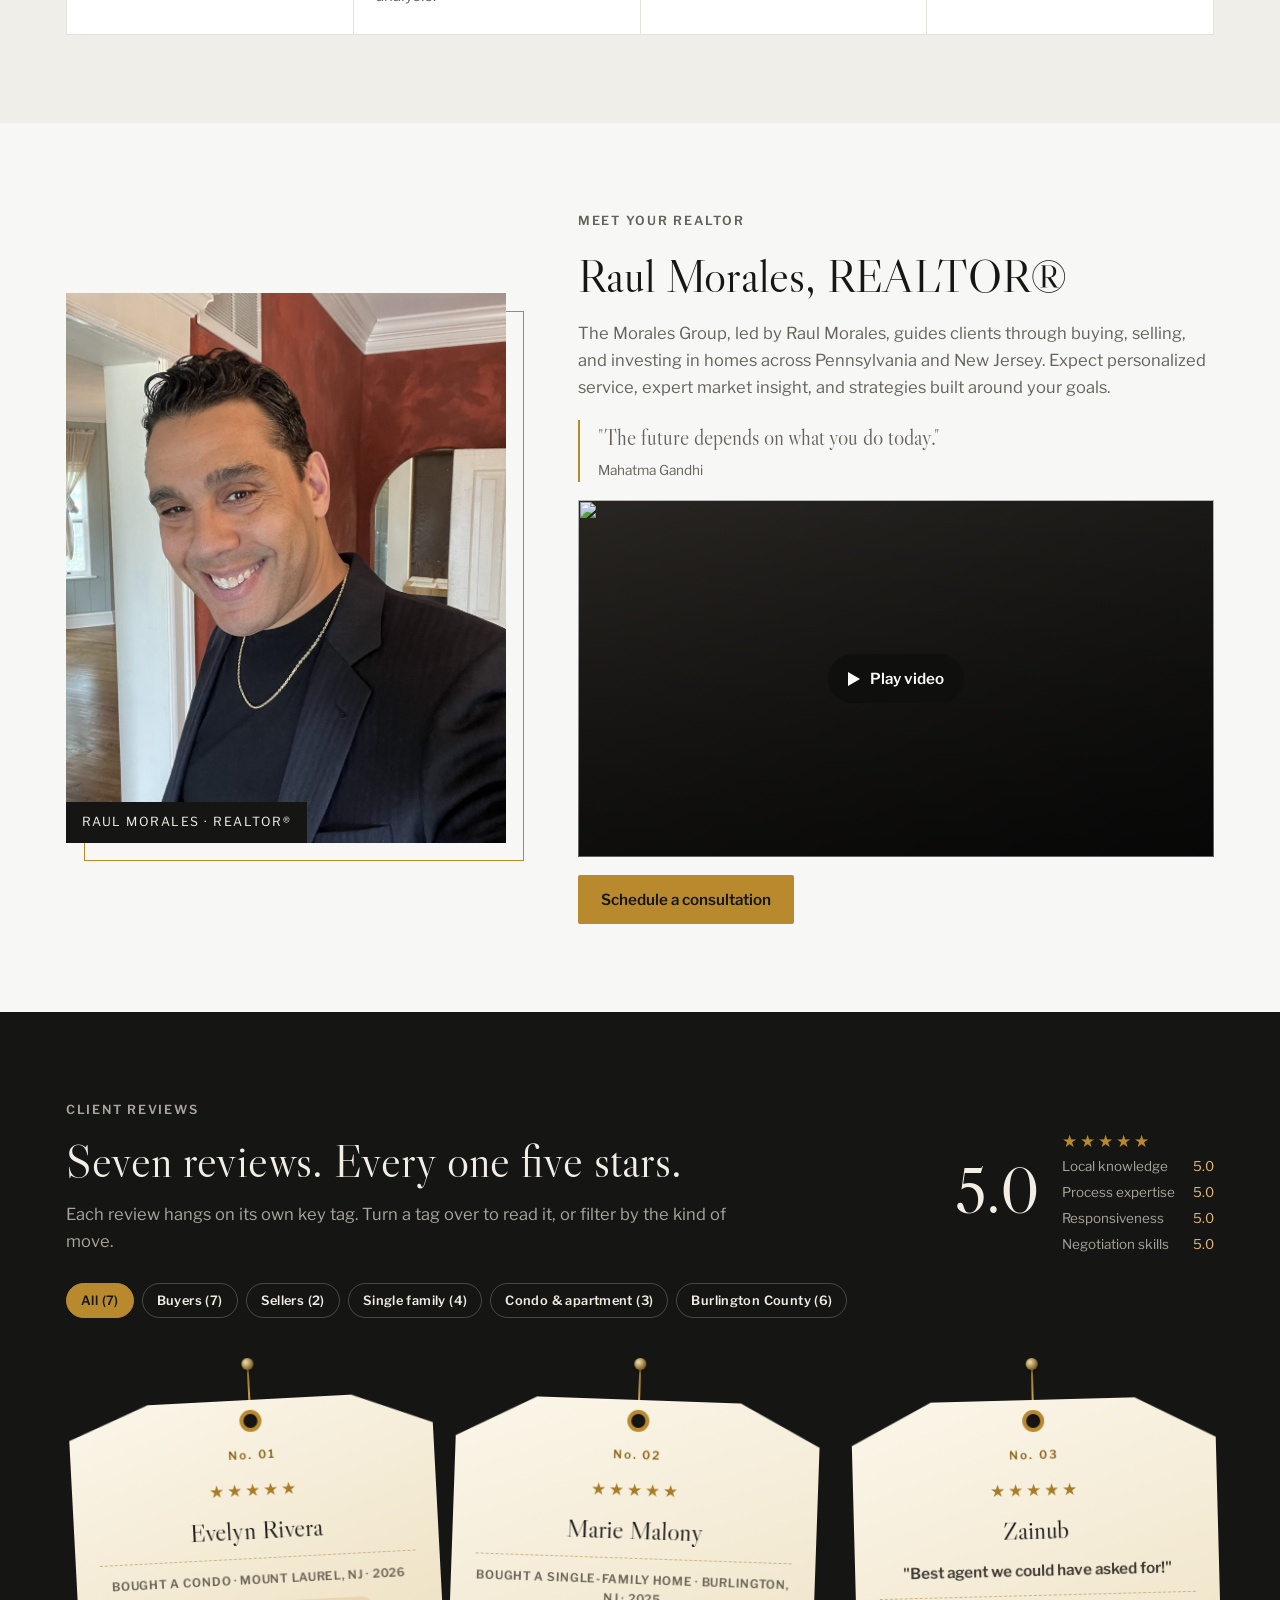
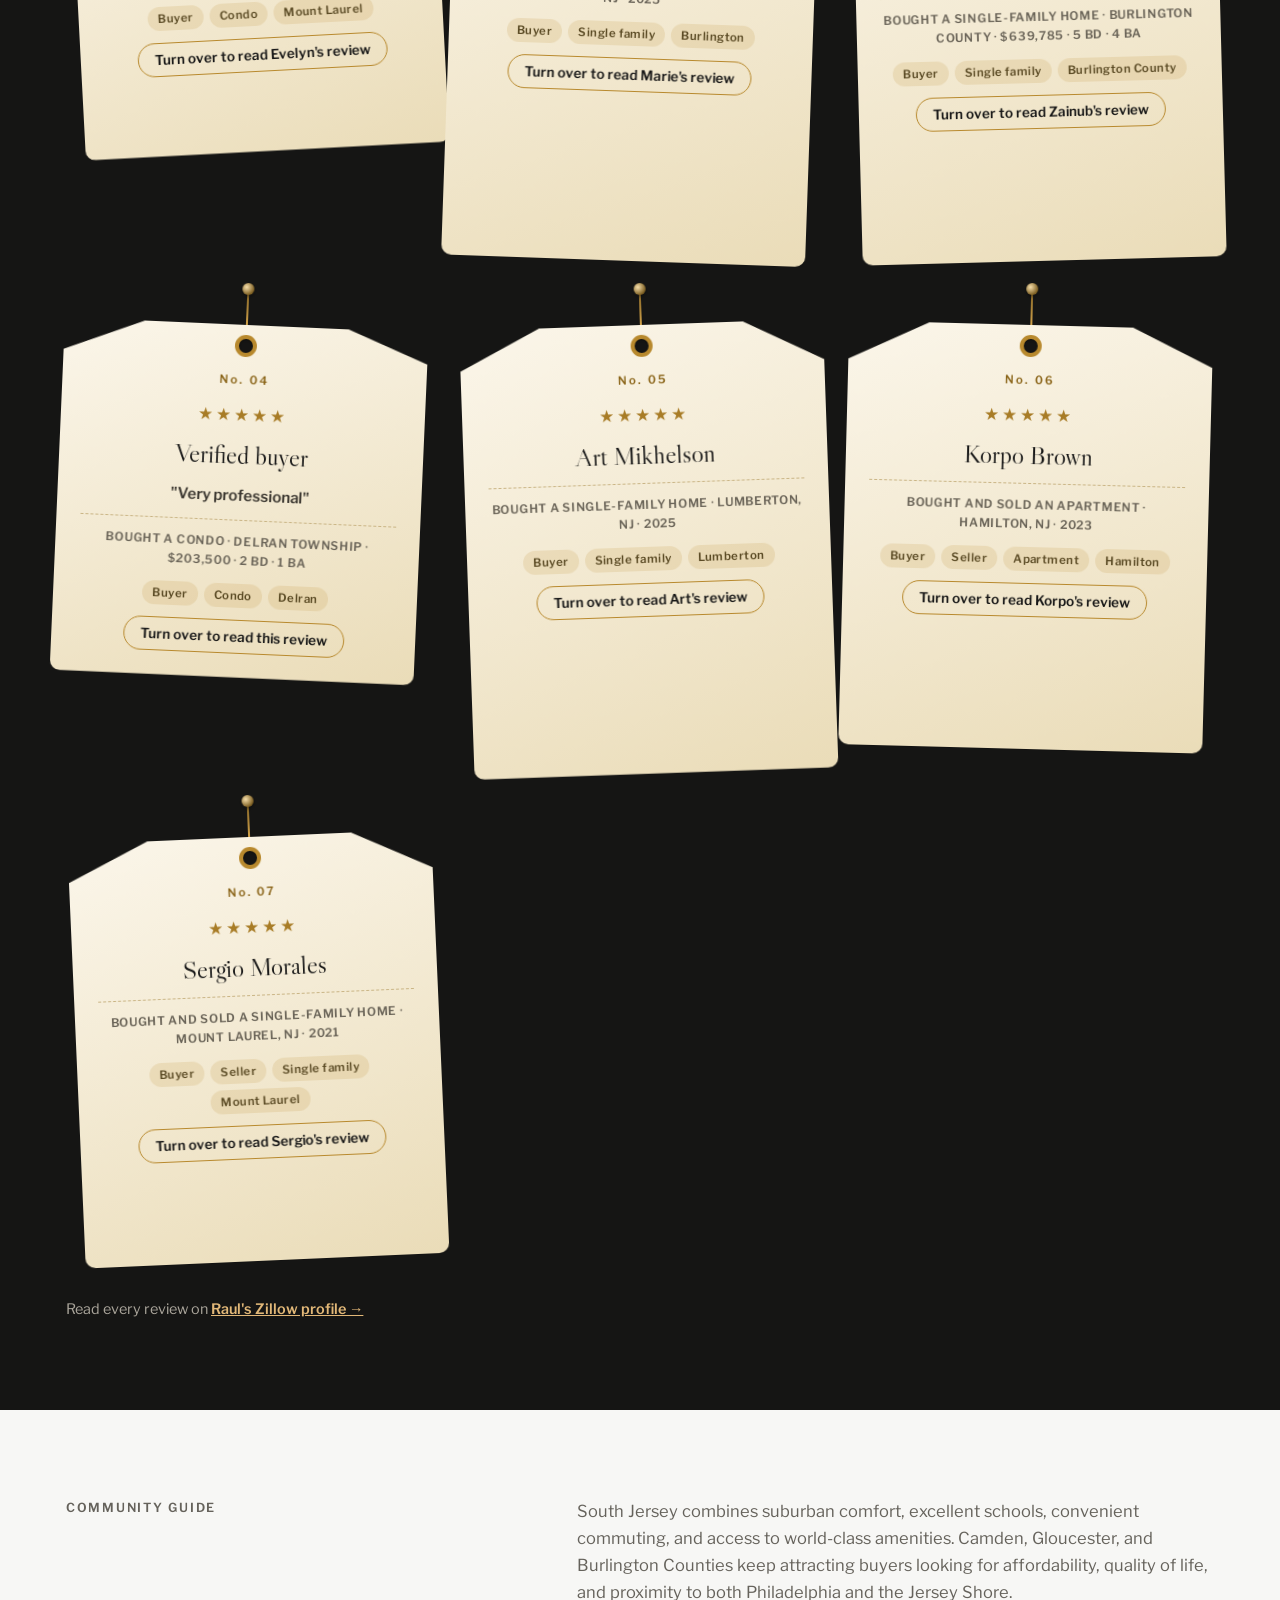
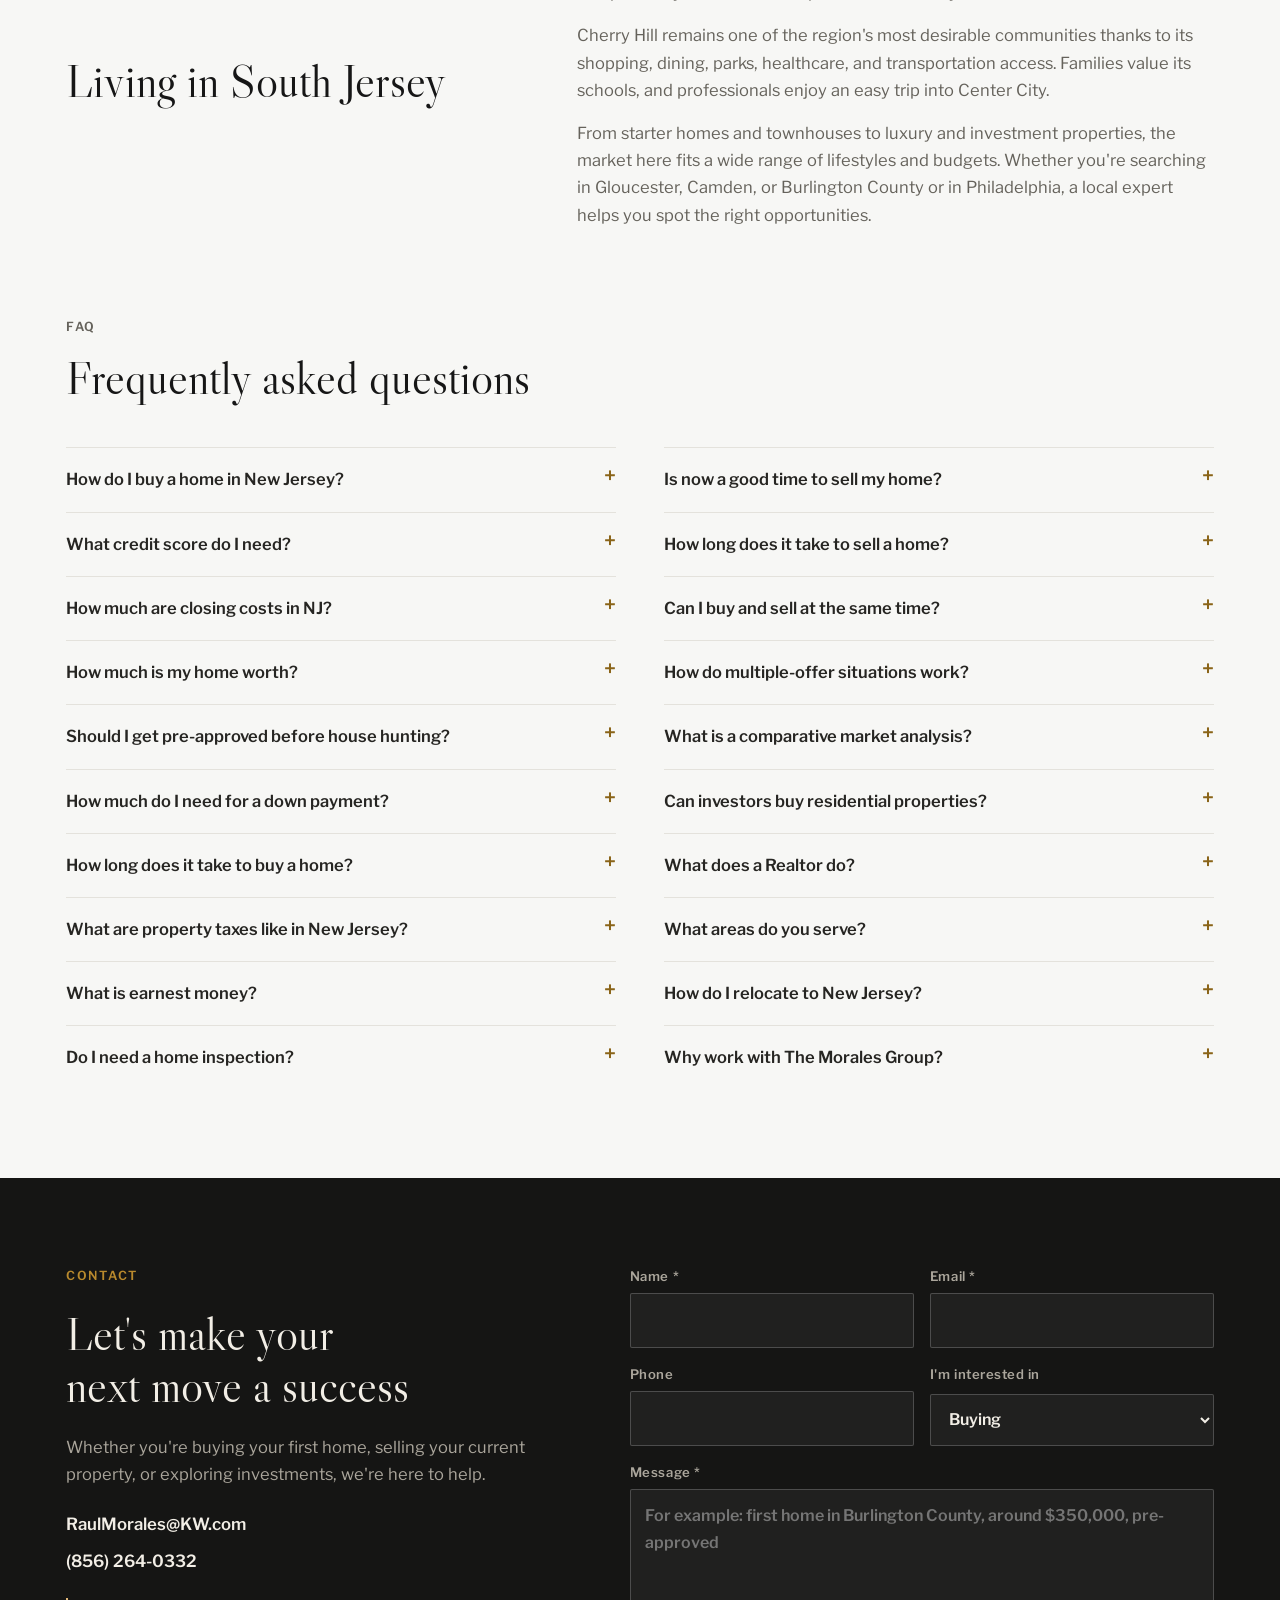
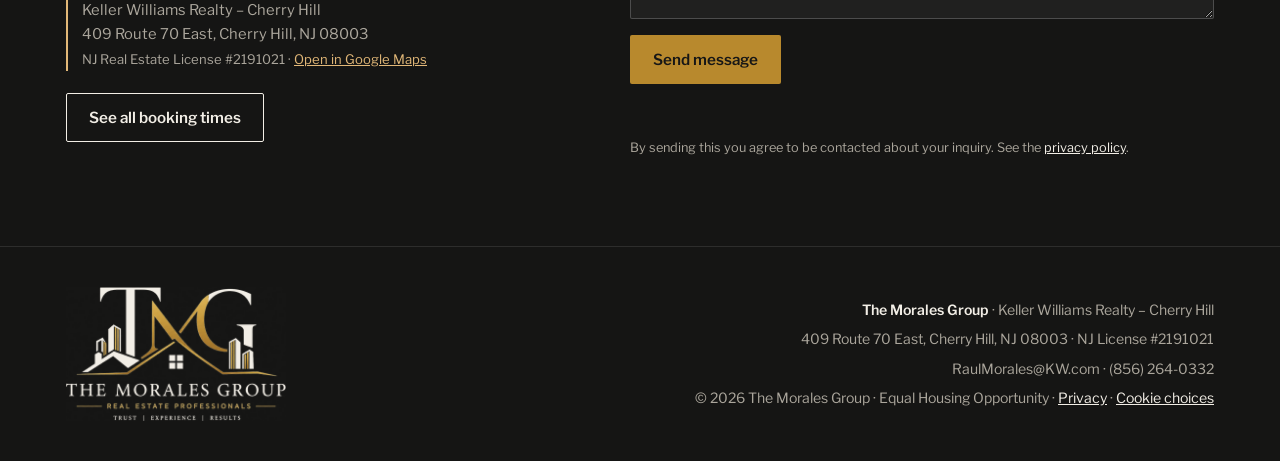
==== commit 3de7a2f3: "Link listings to Zillow Each listing card links to the home on Zillow, the section links to Raul's Z" ====
--- a/docs/index.html
+++ b/docs/index.html
@@ -111,7 +111,8 @@
     <div class="section-head">
       <p class="eyebrow">Active listings</p>
       <h2 id="listings-title">Homes for sale now</h2>
-      <p>Four homes listed by Raul across South Jersey and Delaware County, PA. Book a showing or send a question about any of them.</p>
+      <p>Four homes listed by Raul across South Jersey and Delaware County, PA. Book a showing, send a question, or see full photos and details on Zillow.</p>
+      <div class="btn-row"><a class="btn btn-ghost" href="https://www.zillow.com/profile/Raul%20A%20Morales" target="_blank" rel="noopener" style="color:var(--ink)">See all my listings on Zillow ↗</a></div>
     </div>
     <div class="listings">
       <article class="listing">
@@ -122,7 +123,7 @@
           <p class="listing-town">Glenolden, PA 19036</p>
           <p class="listing-specs"><span>4 bd</span><span>2 ba</span><span>1,780 sq ft</span><span>Single family</span></p>
           <p class="listing-note">Second full bath on the first floor, private fenced yard, three-car driveway and shed. Interboro School District.</p>
-          <div class="listing-actions"><a class="btn btn-primary" href="https://cal.com/themoralesgroup/intromeeting" target="_blank" rel="noopener">Schedule a showing</a><a class="text-link" href="#contact" data-ask="503 Urban Ave, Glenolden, PA 19036">Ask about this home</a></div>
+          <div class="listing-actions"><a class="btn btn-primary" href="https://cal.com/themoralesgroup/intromeeting" target="_blank" rel="noopener">Schedule a showing</a><a class="text-link" href="#contact" data-ask="503 Urban Ave, Glenolden, PA 19036">Ask about this home</a><a class="text-link zillow-link" href="https://www.zillow.com/homes/503-Urban-Ave-Glenolden-PA-19036_rb/" target="_blank" rel="noopener">View on Zillow ↗</a></div>
           <p class="listing-broker">MLS #PADE2125180 · Listed by Keller Williams Realty – Cherry Hill</p>
         </div>
       </article>
@@ -133,7 +134,7 @@
           <h3>37 E Clayton Ave</h3>
           <p class="listing-town">Clayton, NJ 08312</p>
           <p class="listing-specs"><span>Gloucester County, NJ</span><span>Ask for details</span></p>
-          <div class="listing-actions"><a class="btn btn-primary" href="https://cal.com/themoralesgroup/intromeeting" target="_blank" rel="noopener">Schedule a showing</a><a class="text-link" href="#contact" data-ask="37 E Clayton Ave, Clayton, NJ 08312">Ask about this home</a></div>
+          <div class="listing-actions"><a class="btn btn-primary" href="https://cal.com/themoralesgroup/intromeeting" target="_blank" rel="noopener">Schedule a showing</a><a class="text-link" href="#contact" data-ask="37 E Clayton Ave, Clayton, NJ 08312">Ask about this home</a><a class="text-link zillow-link" href="https://www.zillow.com/homes/37-E-Clayton-Ave-Clayton-NJ-08312_rb/" target="_blank" rel="noopener">View on Zillow ↗</a></div>
           <p class="listing-broker">Listed by Keller Williams Realty – Cherry Hill</p>
         </div>
       </article>
@@ -144,7 +145,7 @@
           <h3>531 Greenwich Ave</h3>
           <p class="listing-town">Paulsboro, NJ 08066</p>
           <p class="listing-specs"><span>Gloucester County, NJ</span><span>Ask for details</span></p>
-          <div class="listing-actions"><a class="btn btn-primary" href="https://cal.com/themoralesgroup/intromeeting" target="_blank" rel="noopener">Schedule a showing</a><a class="text-link" href="#contact" data-ask="531 Greenwich Ave, Paulsboro, NJ 08066">Ask about this home</a></div>
+          <div class="listing-actions"><a class="btn btn-primary" href="https://cal.com/themoralesgroup/intromeeting" target="_blank" rel="noopener">Schedule a showing</a><a class="text-link" href="#contact" data-ask="531 Greenwich Ave, Paulsboro, NJ 08066">Ask about this home</a><a class="text-link zillow-link" href="https://www.zillow.com/homes/531-Greenwich-Ave-Paulsboro-NJ-08066_rb/" target="_blank" rel="noopener">View on Zillow ↗</a></div>
           <p class="listing-broker">Listed by Keller Williams Realty – Cherry Hill</p>
         </div>
       </article>
@@ -156,7 +157,7 @@
           <p class="listing-town">Voorhees, NJ 08043</p>
           <p class="listing-specs"><span>3 bd</span><span>2 ba</span><span>1,362 sq ft</span><span>Condo</span></p>
           <p class="listing-note">Echelon Mews condo renovated in 2023, with a garage and EV charging outlet, second-floor balcony, and full-size washer and dryer. Voorhees Township schools.</p>
-          <div class="listing-actions"><a class="btn btn-primary" href="https://cal.com/themoralesgroup/intromeeting" target="_blank" rel="noopener">Schedule a showing</a><a class="text-link" href="#contact" data-ask="75 Sandra Rd, Voorhees, NJ 08043">Ask about this home</a></div>
+          <div class="listing-actions"><a class="btn btn-primary" href="https://cal.com/themoralesgroup/intromeeting" target="_blank" rel="noopener">Schedule a showing</a><a class="text-link" href="#contact" data-ask="75 Sandra Rd, Voorhees, NJ 08043">Ask about this home</a><a class="text-link zillow-link" href="https://www.zillow.com/homes/75-Sandra-Rd-Voorhees-NJ-08043_rb/" target="_blank" rel="noopener">View on Zillow ↗</a></div>
           <p class="listing-broker">MLS #NJCD2121486 · Listed by Keller Williams Realty – Cherry Hill</p>
         </div>
       </article>
@@ -579,7 +580,7 @@
         </div>
       </figure>
     </div>
-    <p class="rv-more">Read every review on <a href="https://www.zillow.com/profile/Raul%20A%20Morales%20" target="_blank" rel="noopener">Raul's Zillow profile →</a></p>
+    <p class="rv-more">Read every review on <a href="https://www.zillow.com/profile/Raul%20A%20Morales" target="_blank" rel="noopener">Raul's Zillow profile →</a></p>
   </div>
 </section>
 
--- a/docs/assets/site.css
+++ b/docs/assets/site.css
@@ -156,6 +156,7 @@
 .listing-actions{display:flex;flex-wrap:wrap;align-items:center;gap:10px 16px;margin-top:10px}
 .listing-actions .btn{padding:10px 16px;font-size:.88rem}
 .listing-actions .text-link{font-size:.88rem}
+.zillow-link{flex-basis:100%}
 .listing-broker{font-size:.72rem;color:var(--muted);letter-spacing:.02em;margin-top:6px}
 .lg-listing{background:#d1a24a;clip-path:polygon(50% 0,100% 45%,100% 100%,0 100%,0 45%)}
 .cm-listing{fill:#d1a24a;stroke:var(--band);stroke-width:2}
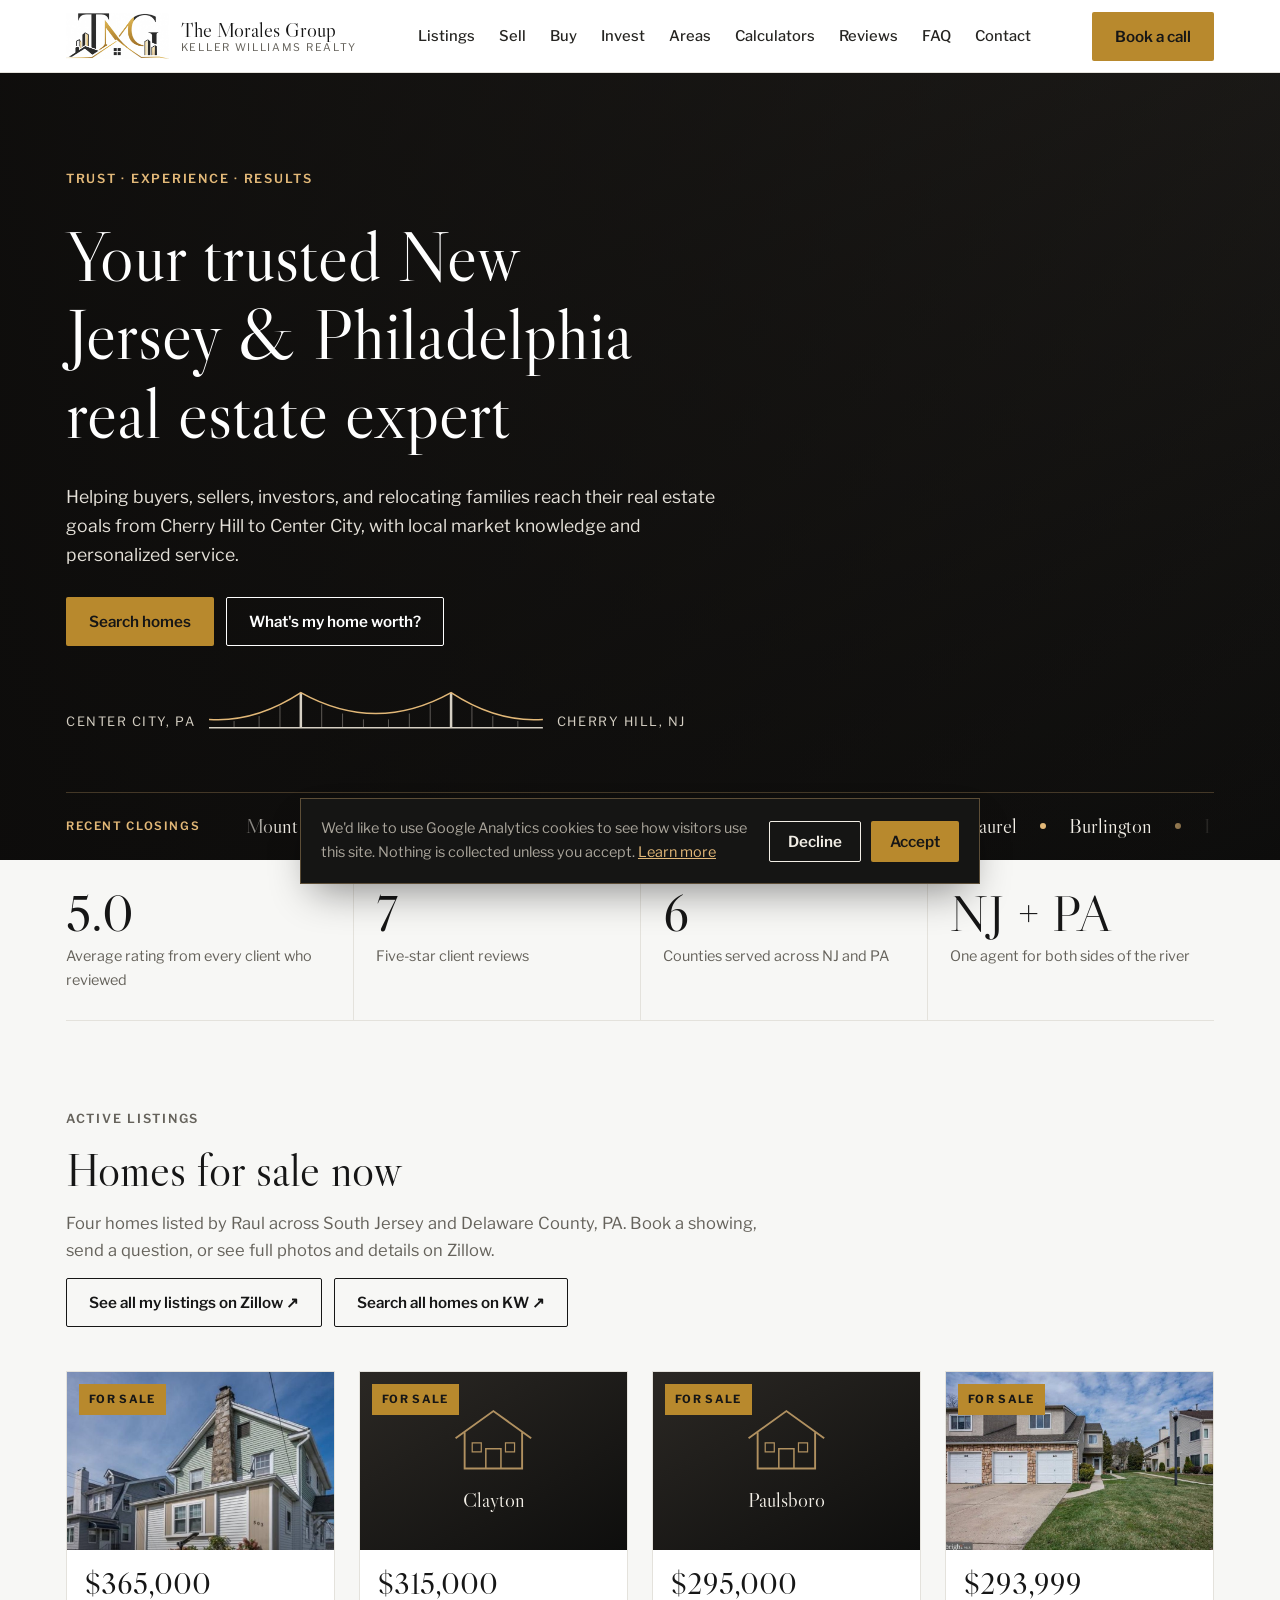
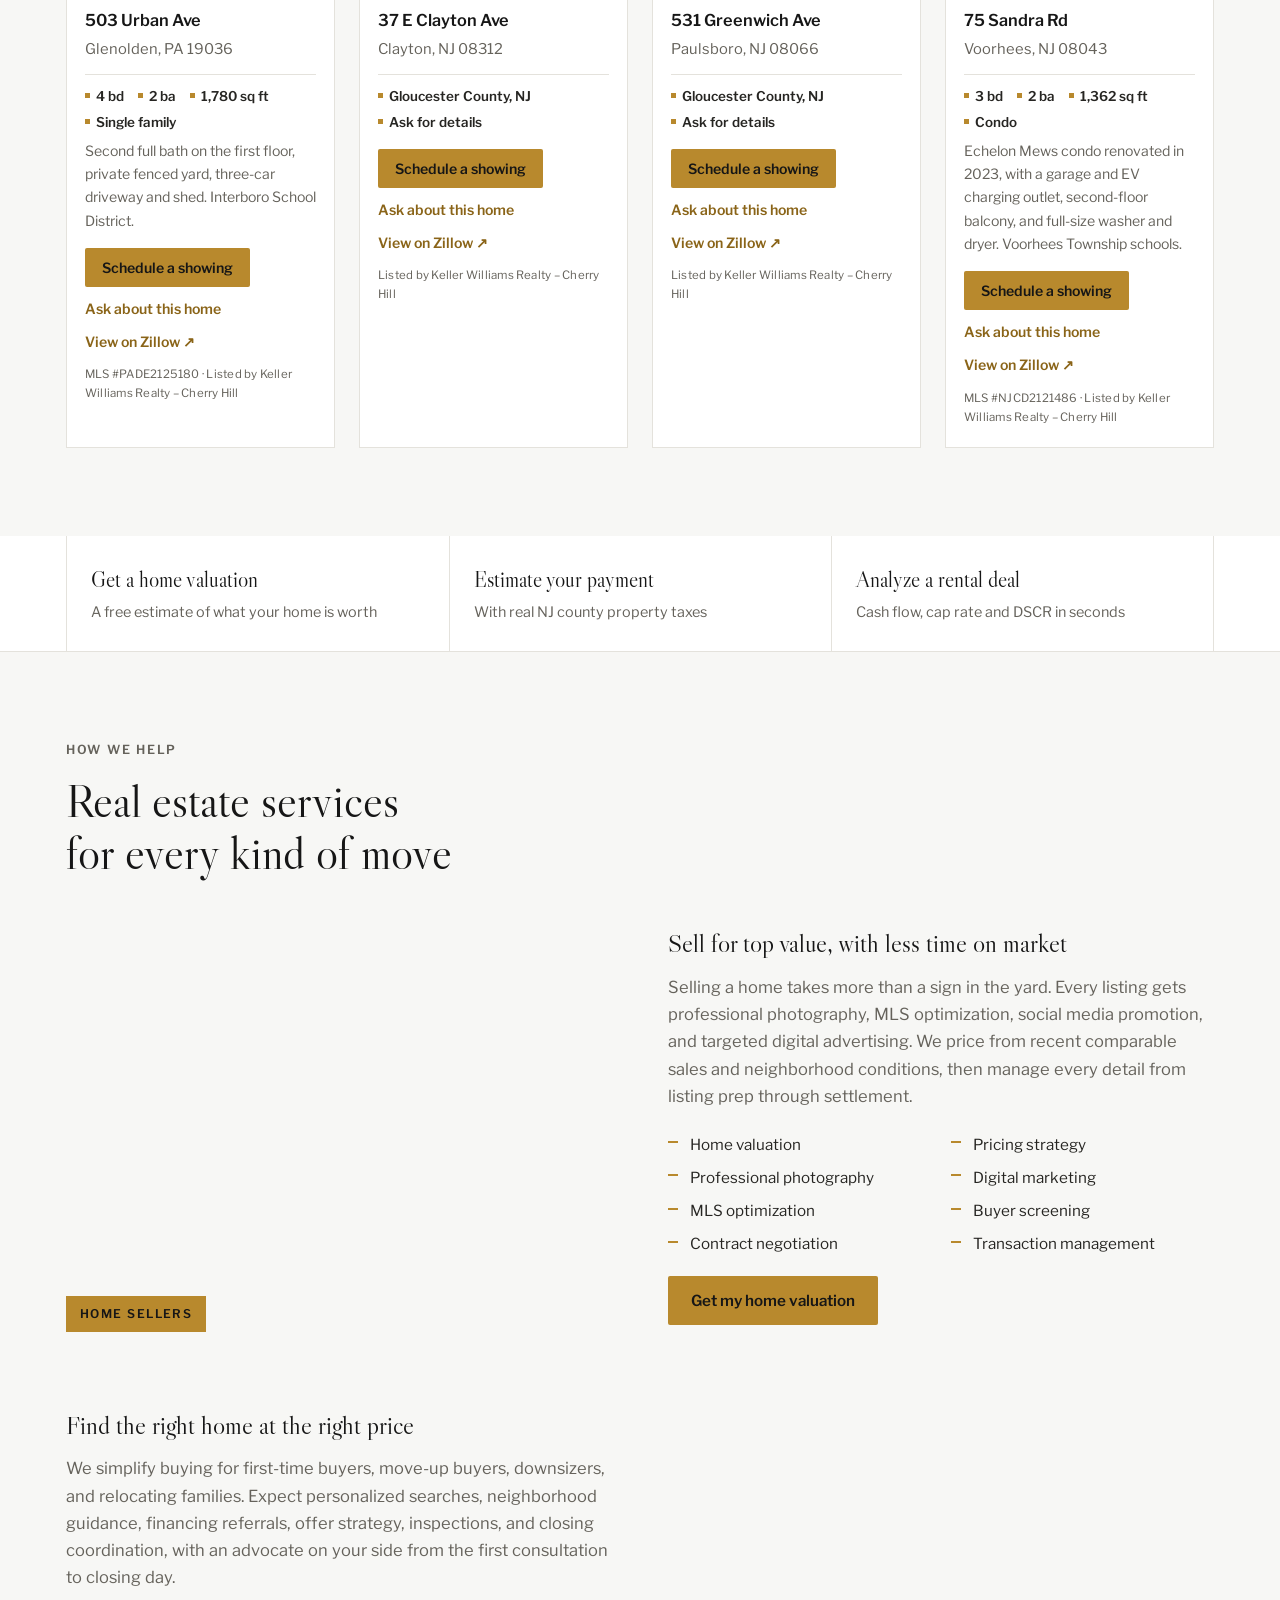
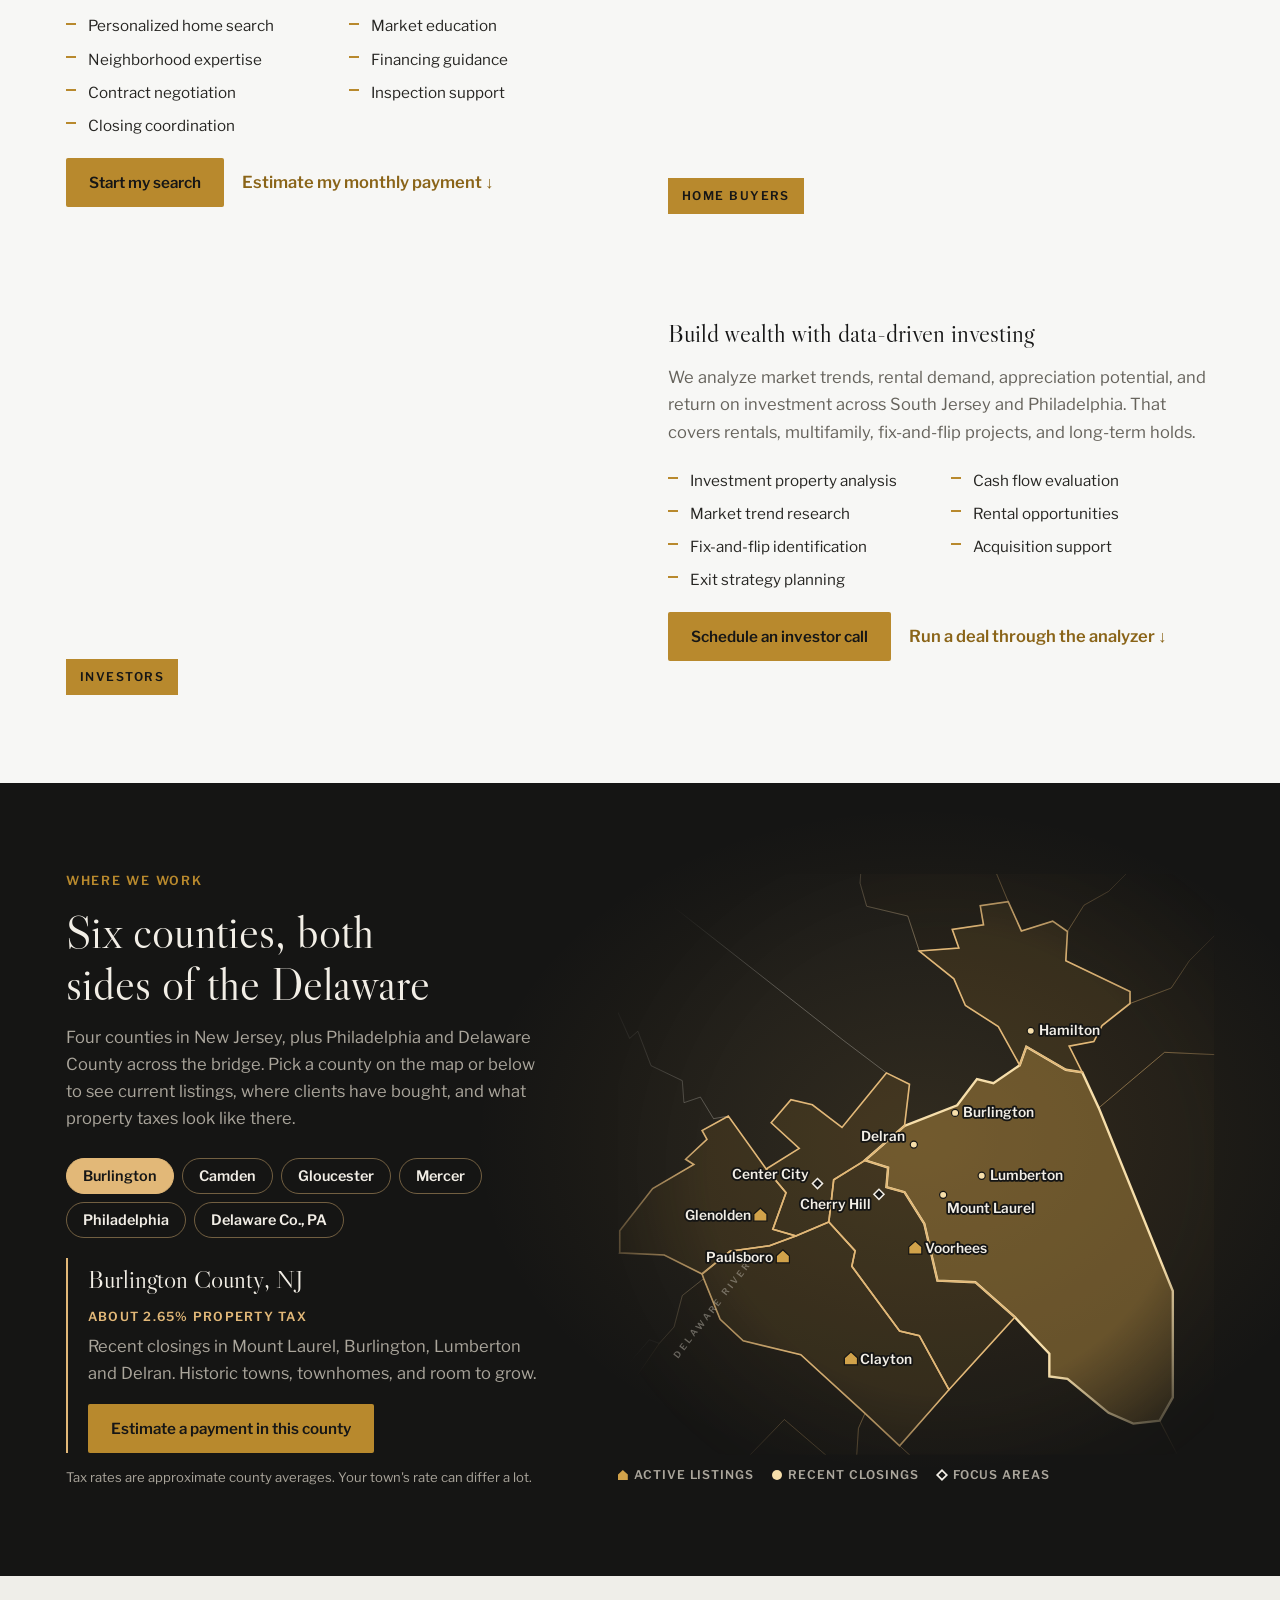
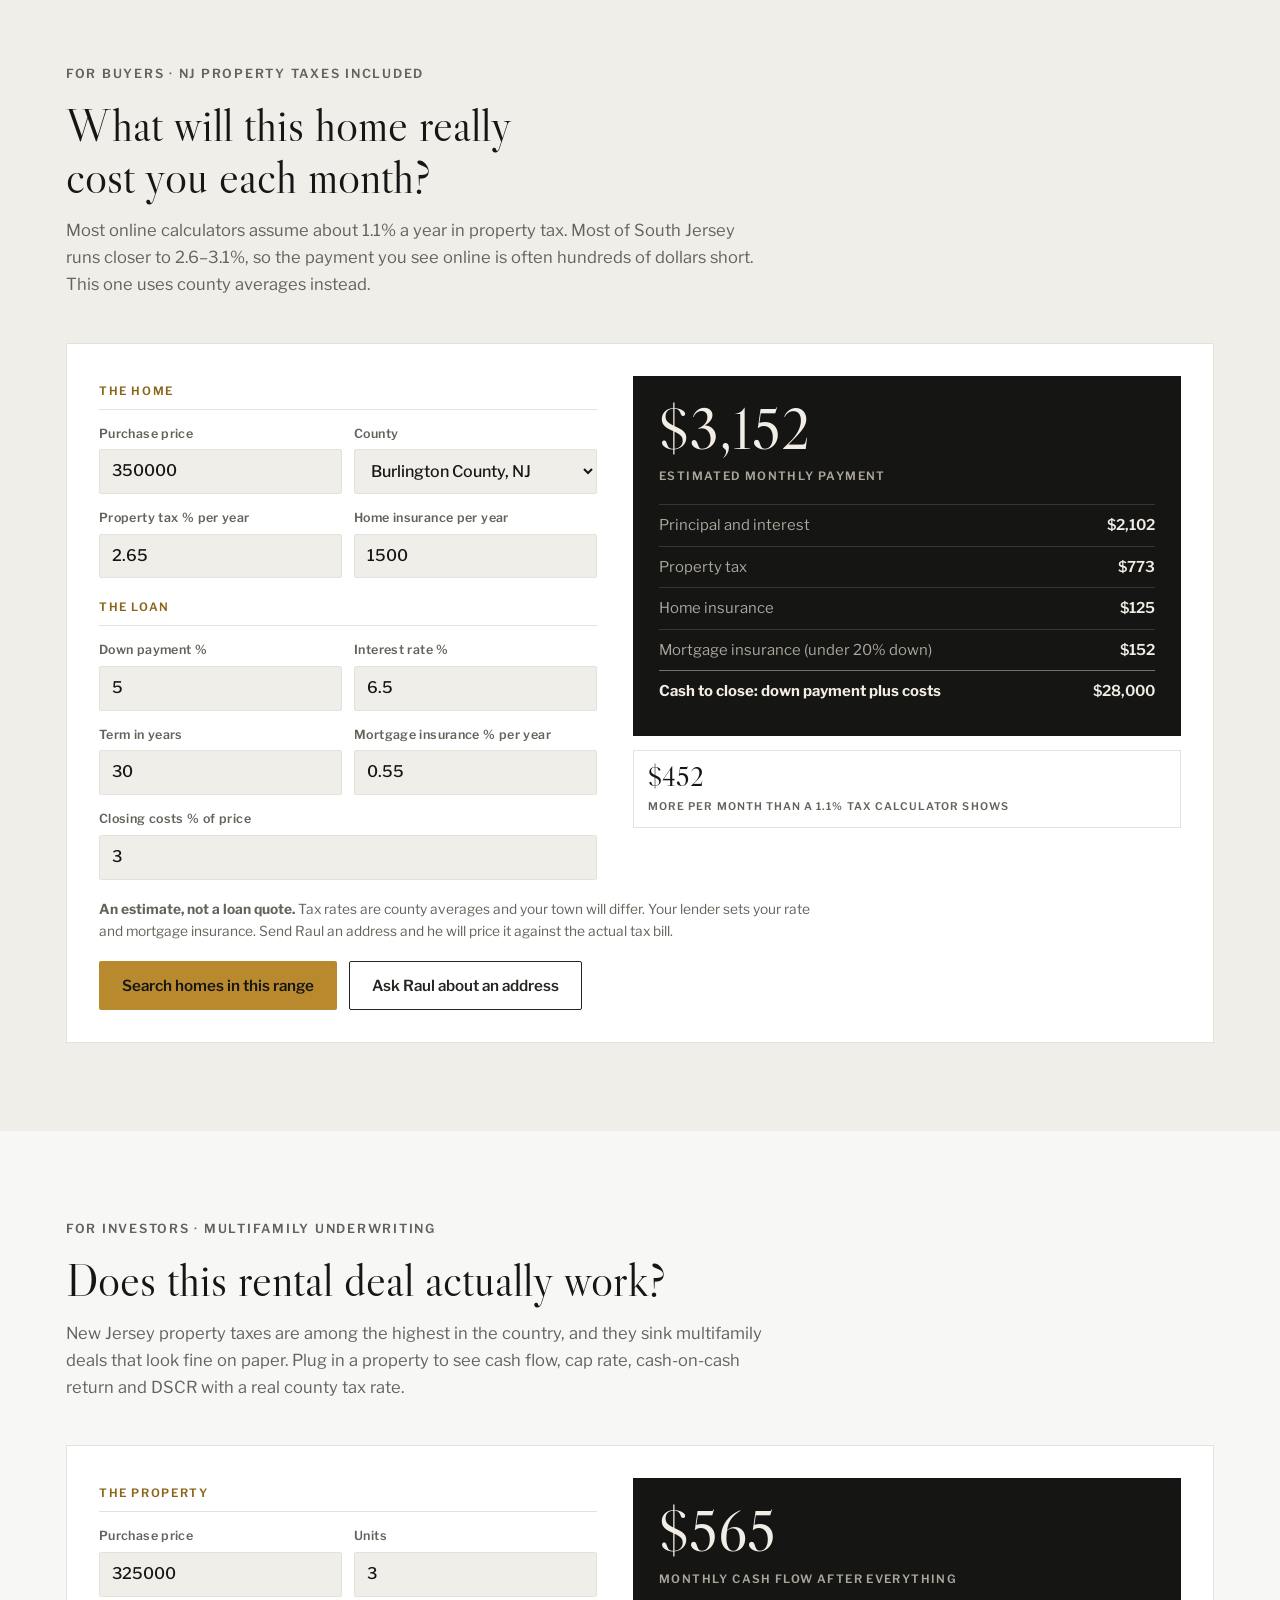
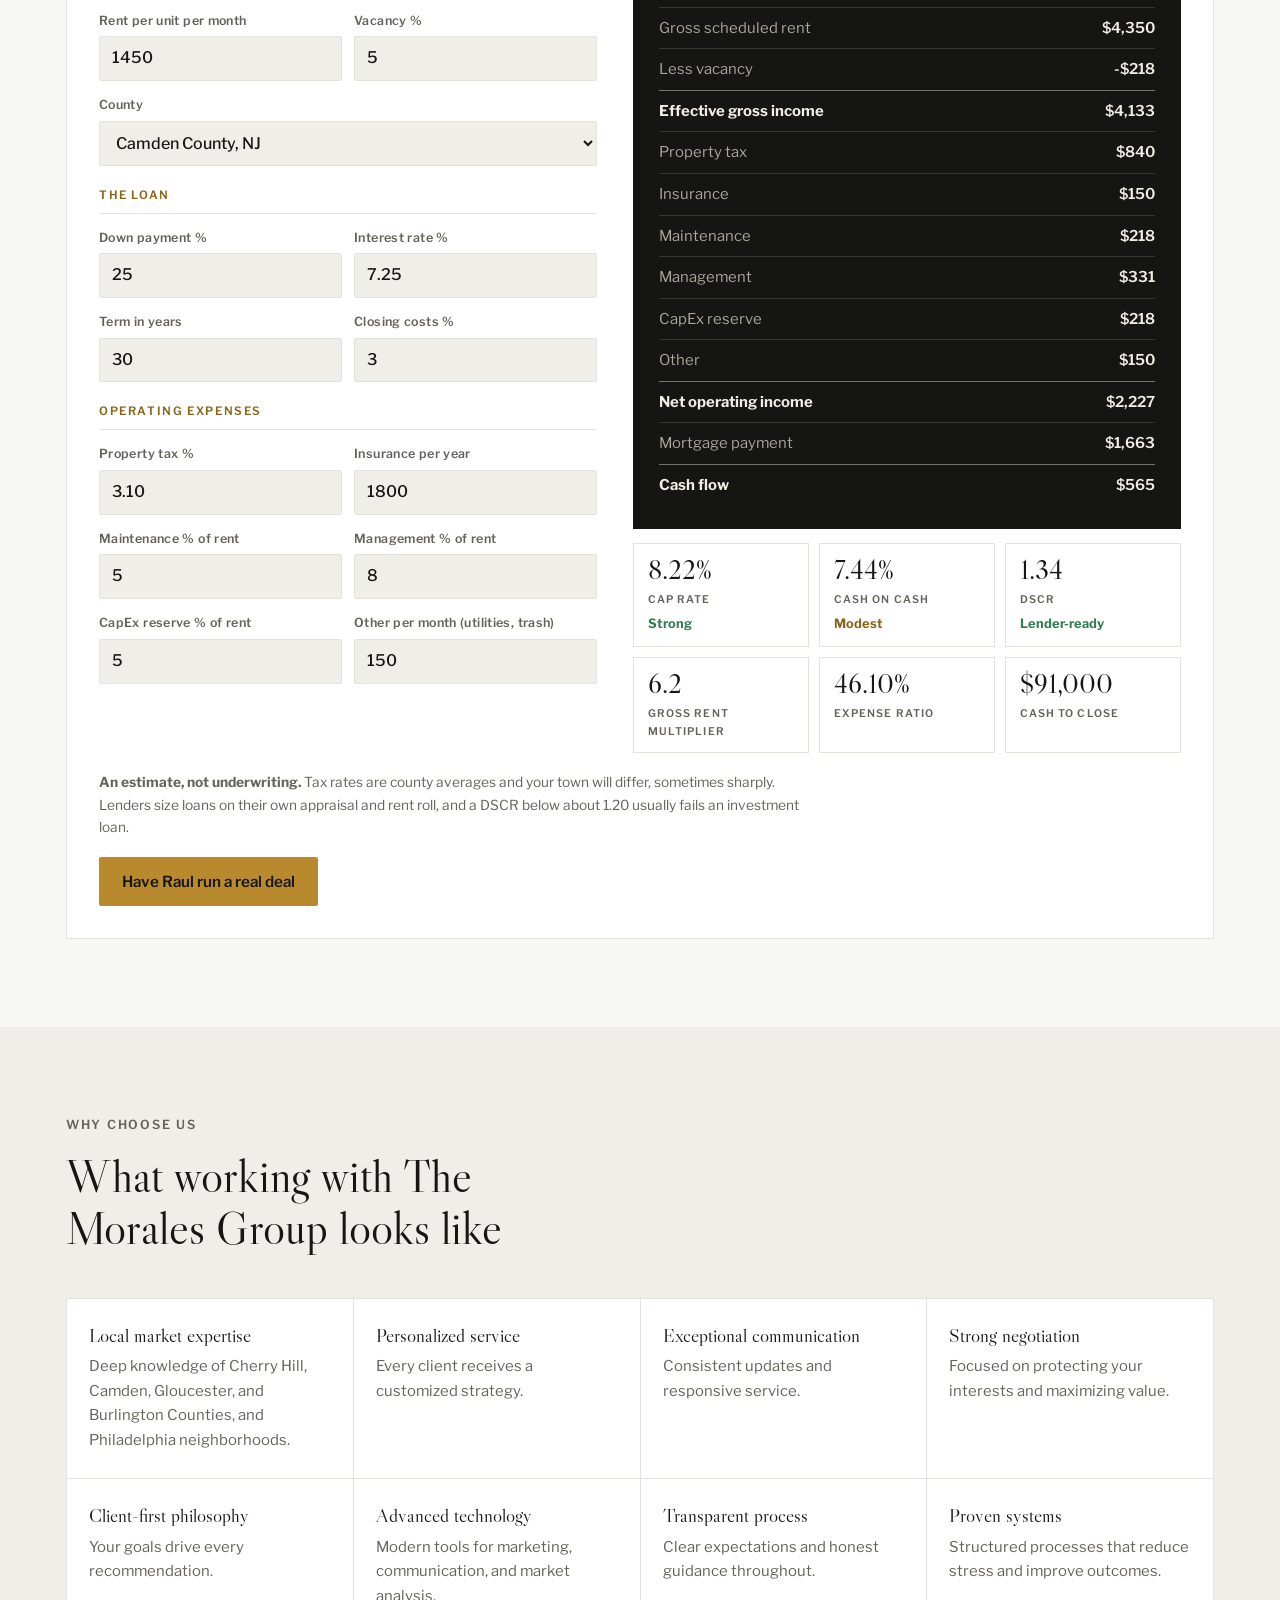
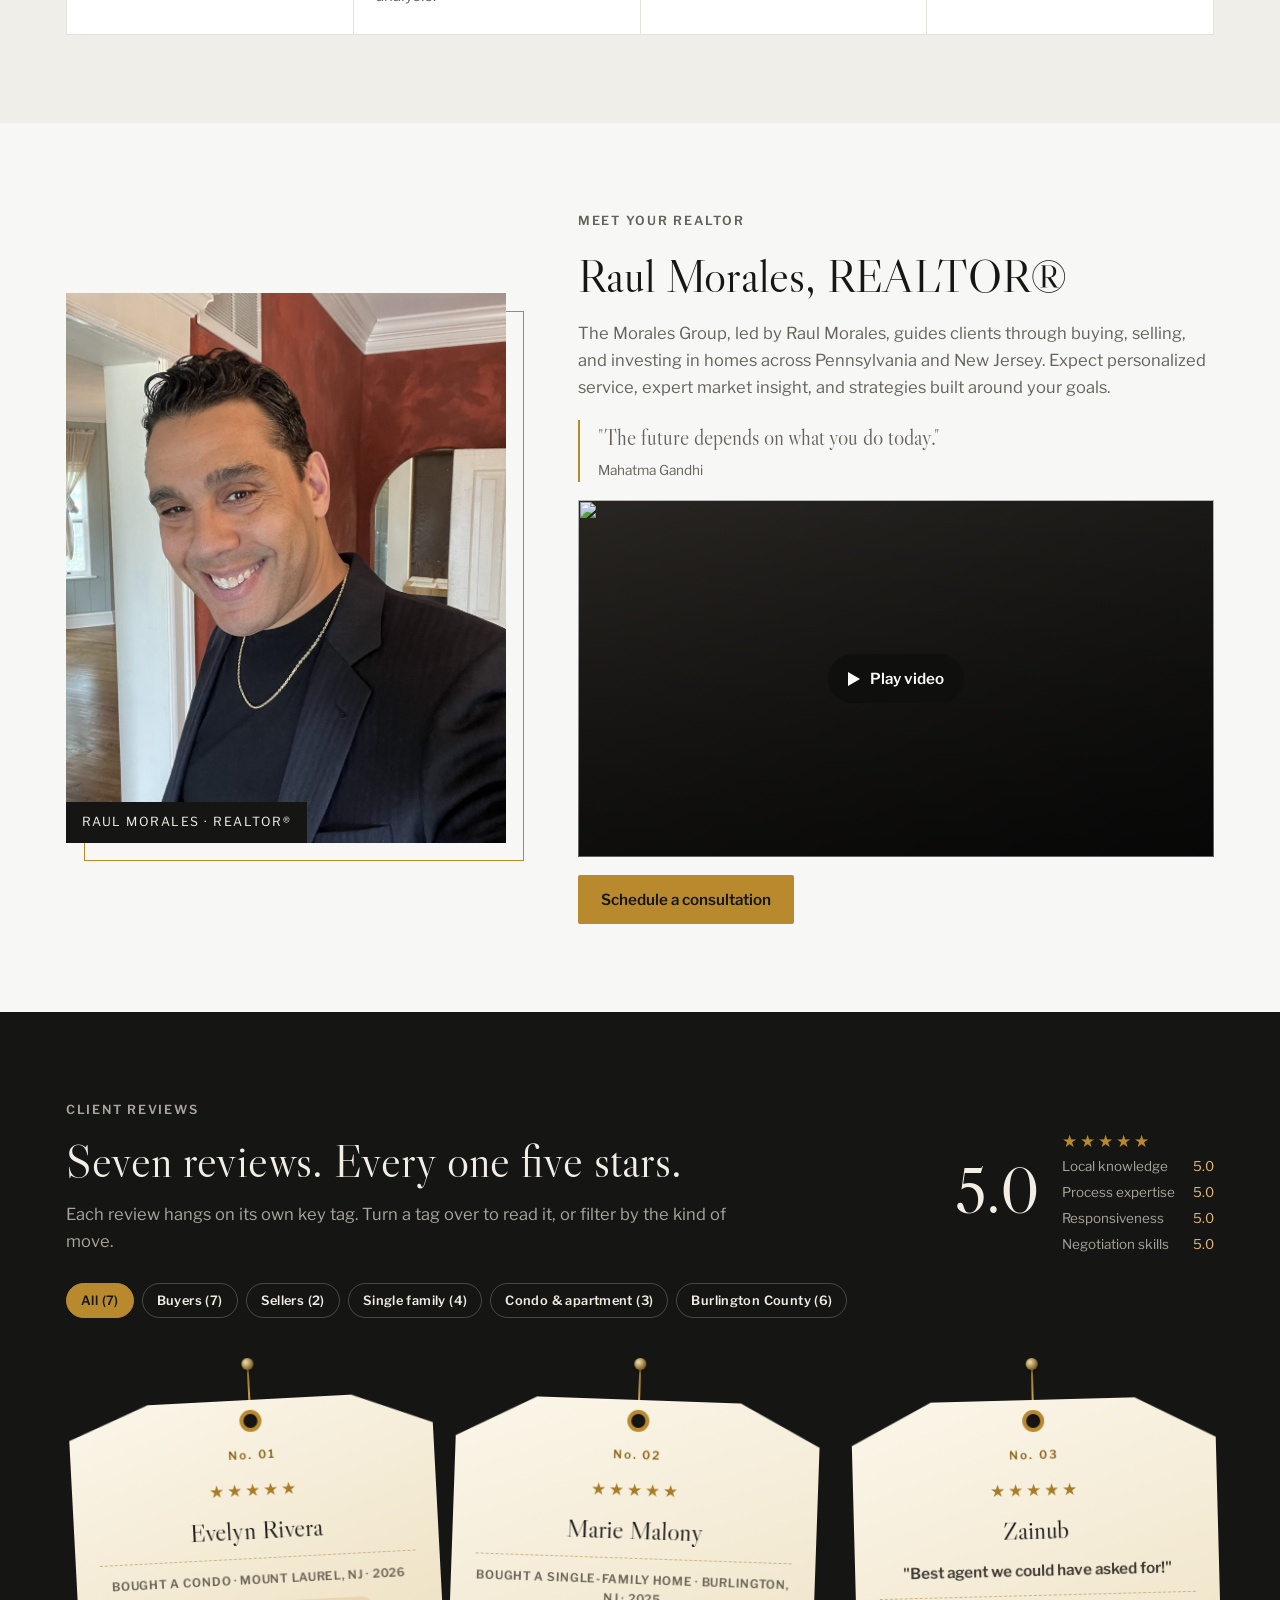
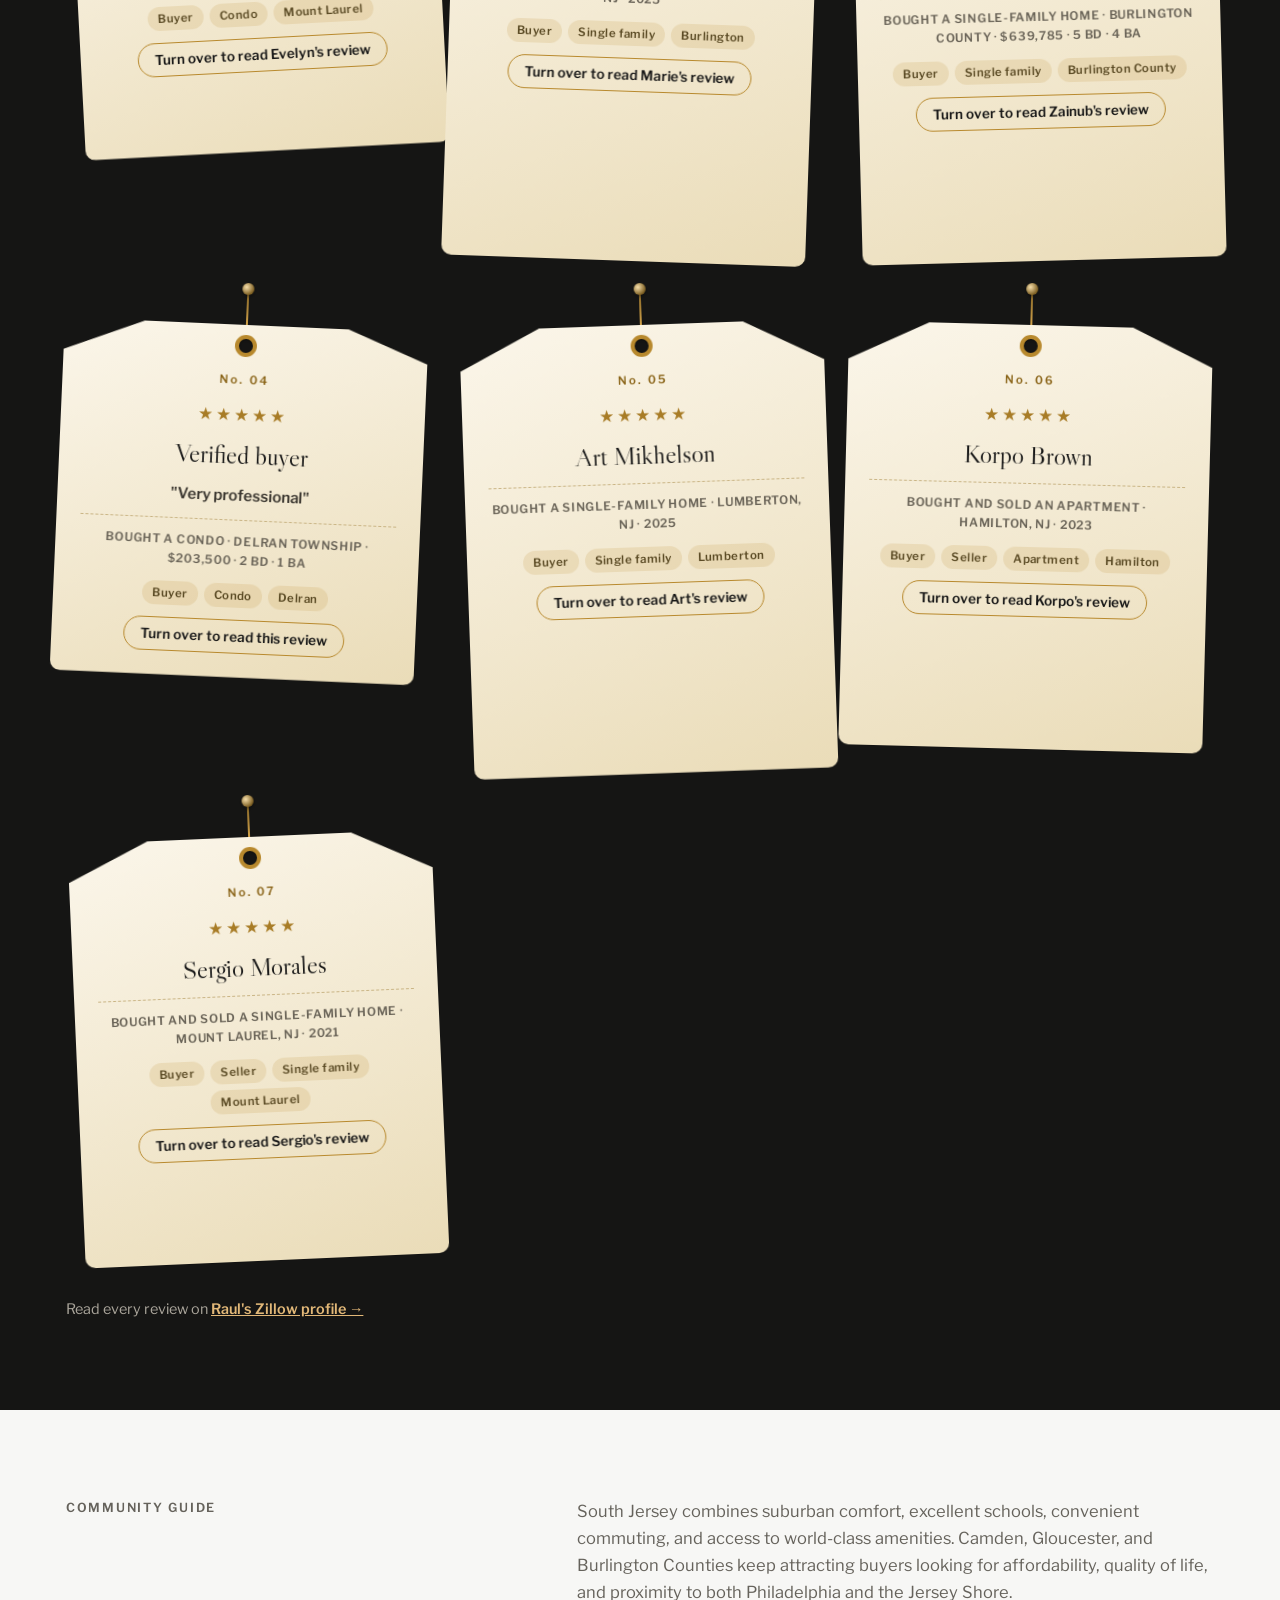
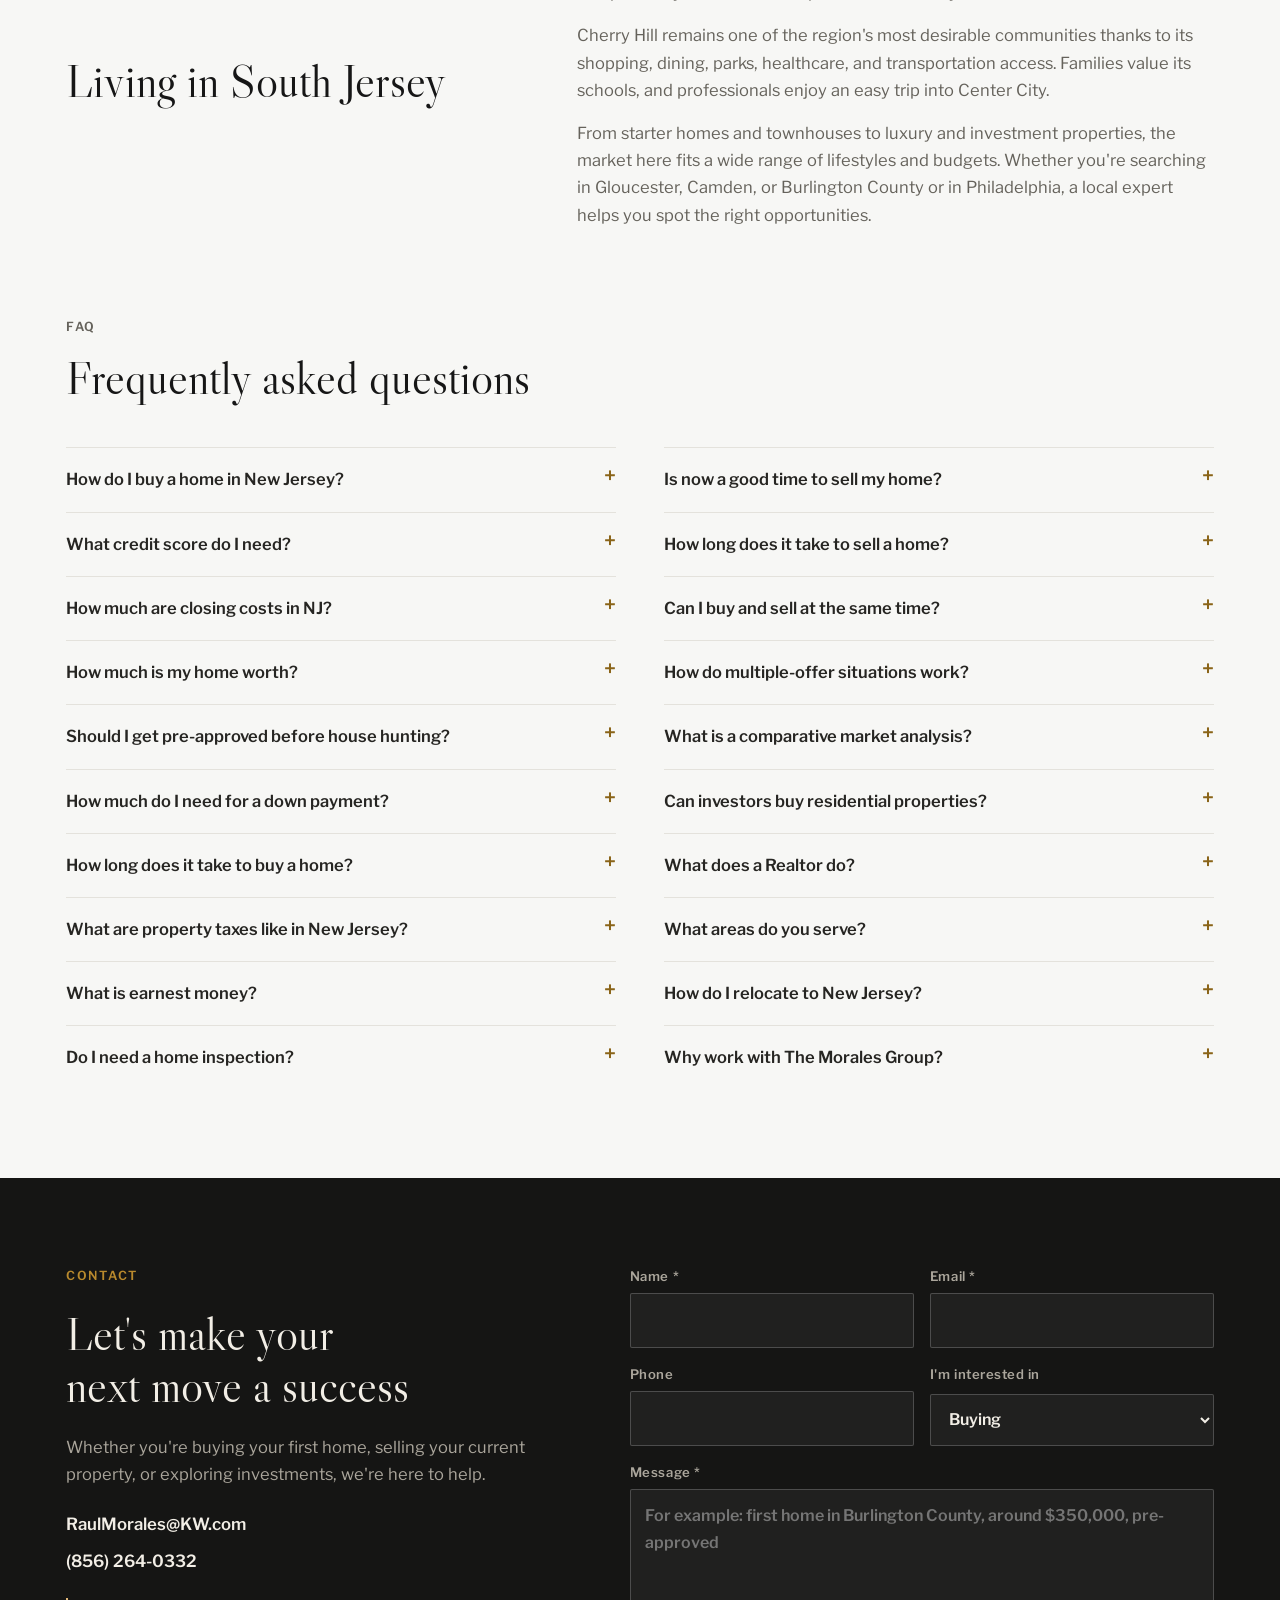
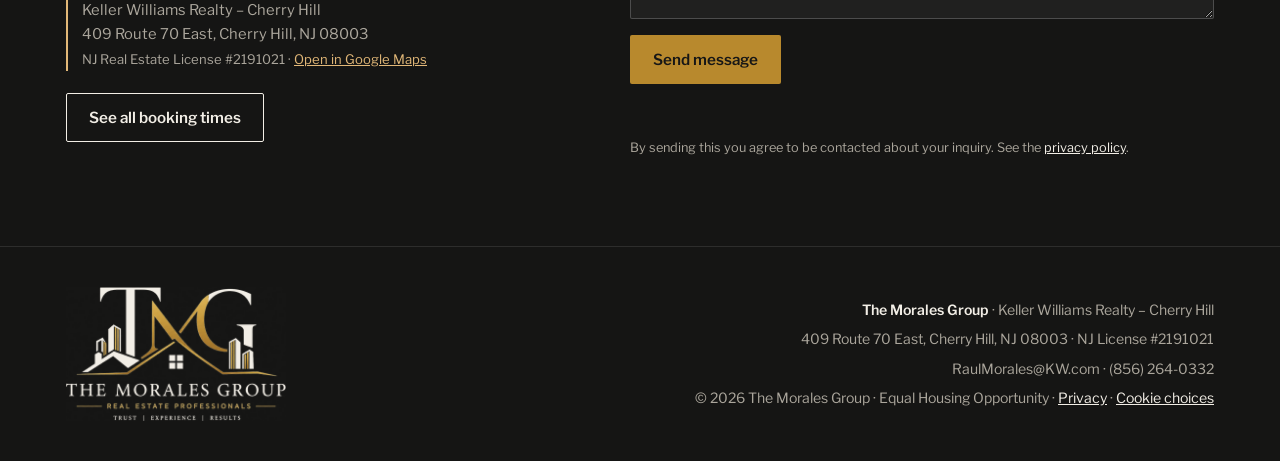
==== commit 4b2b99f8: "Add KW home search button beside Zillow listings link Co-Authored-By: Claude Opus 5.5 <noreply@anthr" ====
--- a/docs/index.html
+++ b/docs/index.html
@@ -112,7 +112,7 @@
       <p class="eyebrow">Active listings</p>
       <h2 id="listings-title">Homes for sale now</h2>
       <p>Four homes listed by Raul across South Jersey and Delaware County, PA. Book a showing, send a question, or see full photos and details on Zillow.</p>
-      <div class="btn-row"><a class="btn btn-ghost" href="https://www.zillow.com/profile/Raul%20A%20Morales" target="_blank" rel="noopener" style="color:var(--ink)">See all my listings on Zillow ↗</a></div>
+      <div class="btn-row"><a class="btn btn-ghost" href="https://www.zillow.com/profile/Raul%20A%20Morales" target="_blank" rel="noopener" style="color:var(--ink)">See all my listings on Zillow ↗</a><a class="btn btn-ghost" href="https://raulmorales.kw.com/search/" target="_blank" rel="noopener" style="color:var(--ink)">Search all homes on KW ↗</a></div>
     </div>
     <div class="listings">
       <article class="listing">
